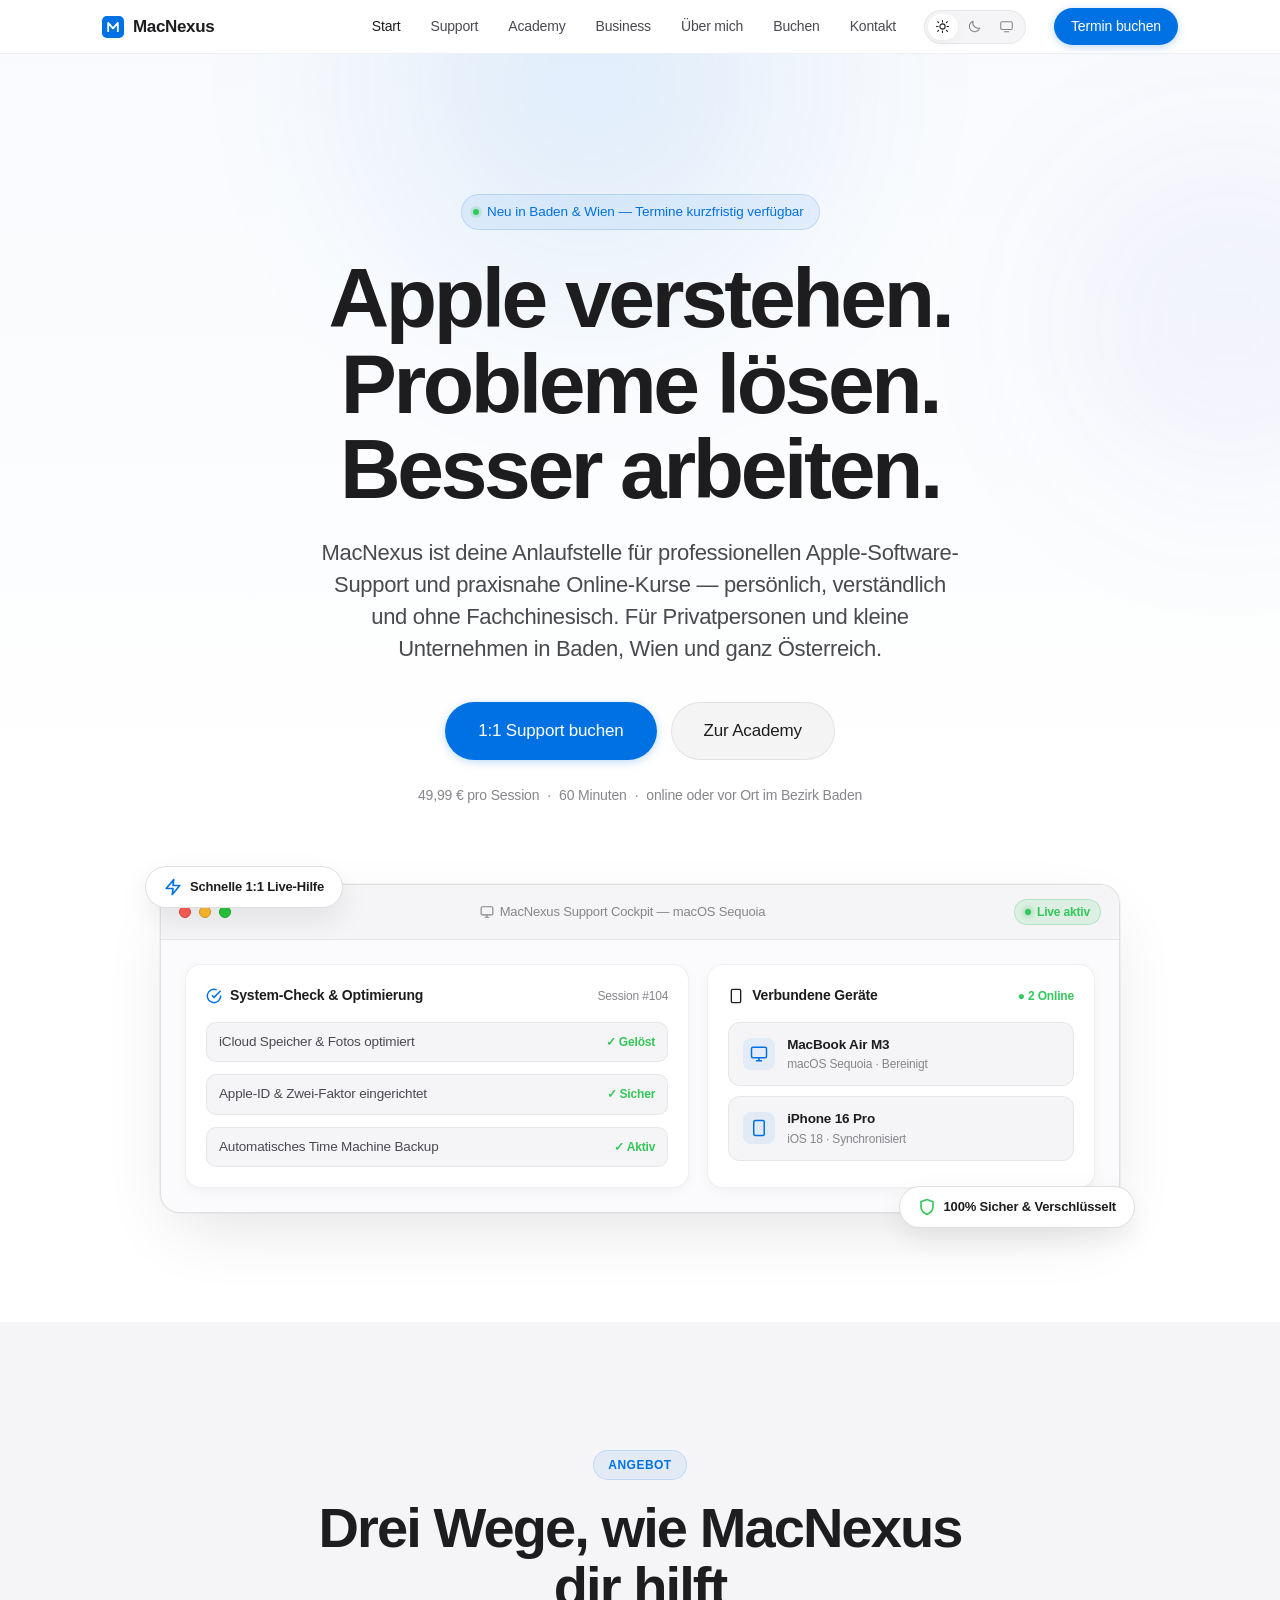
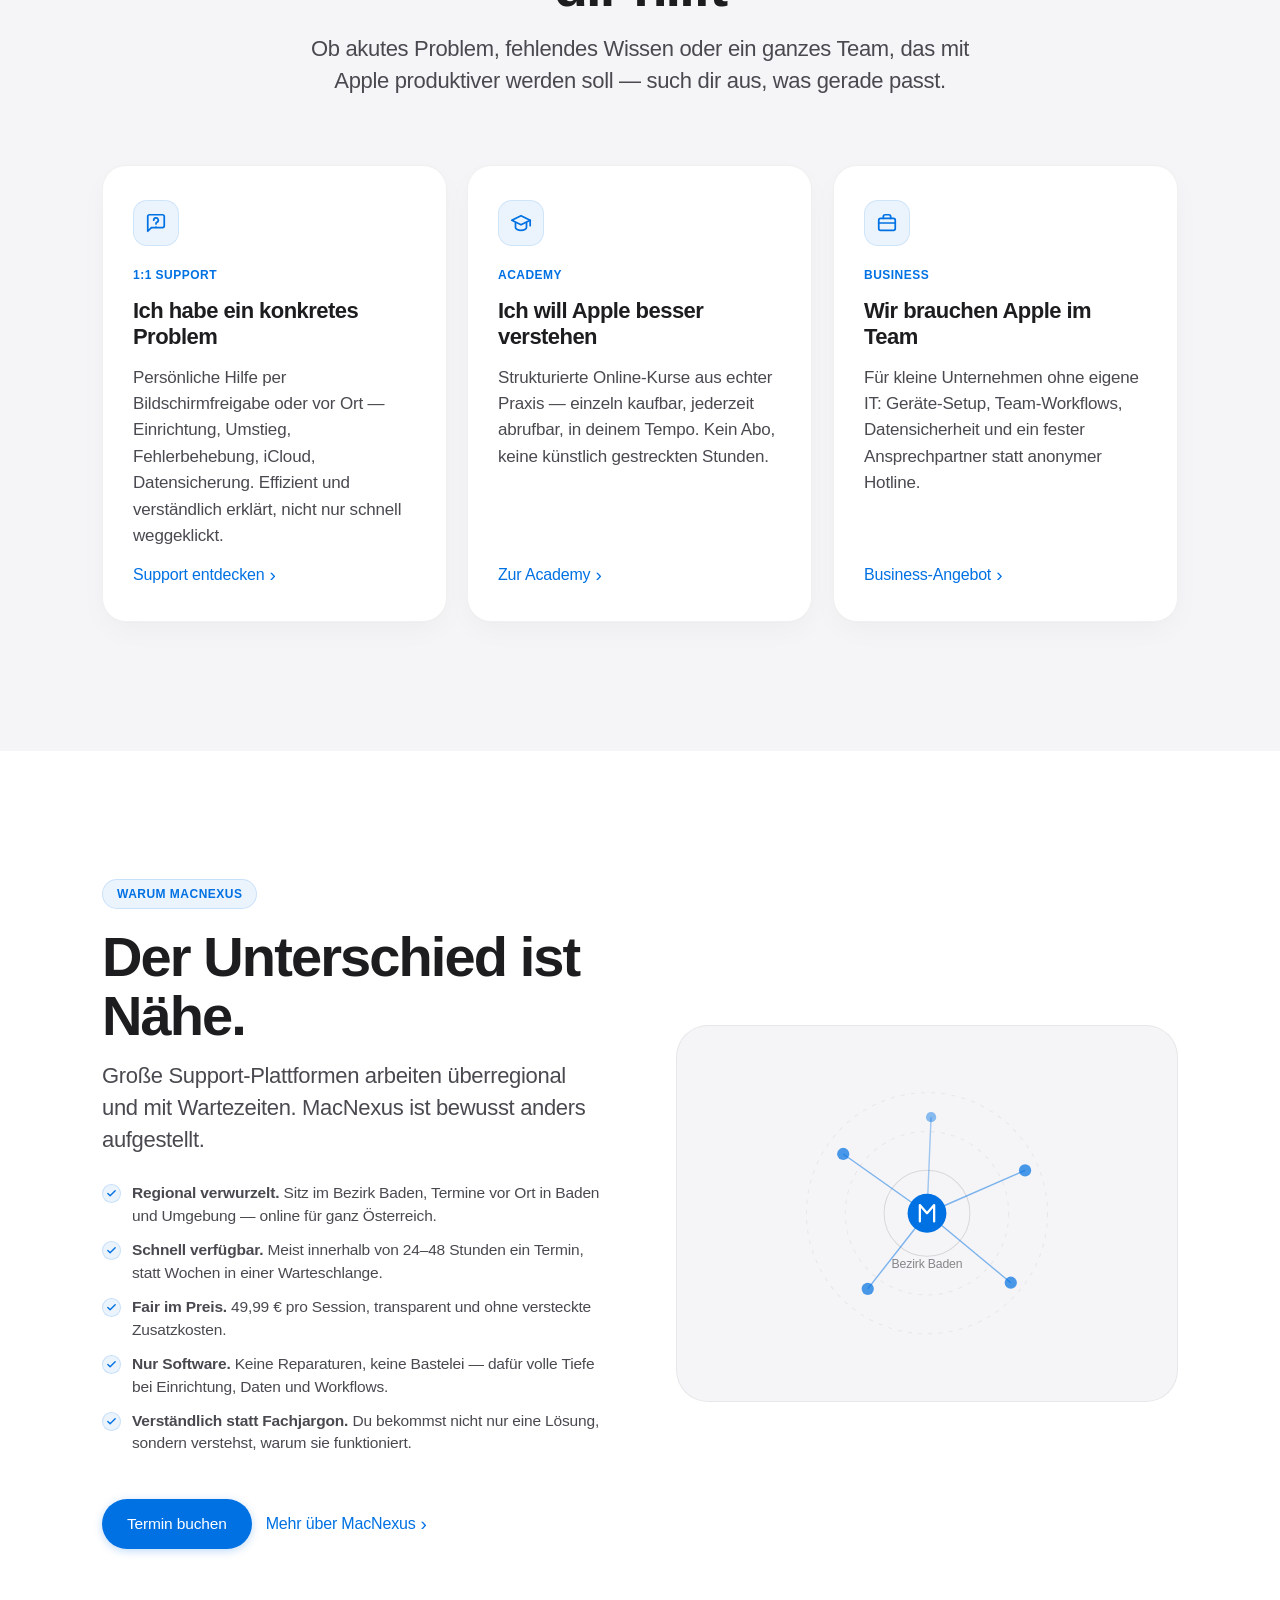
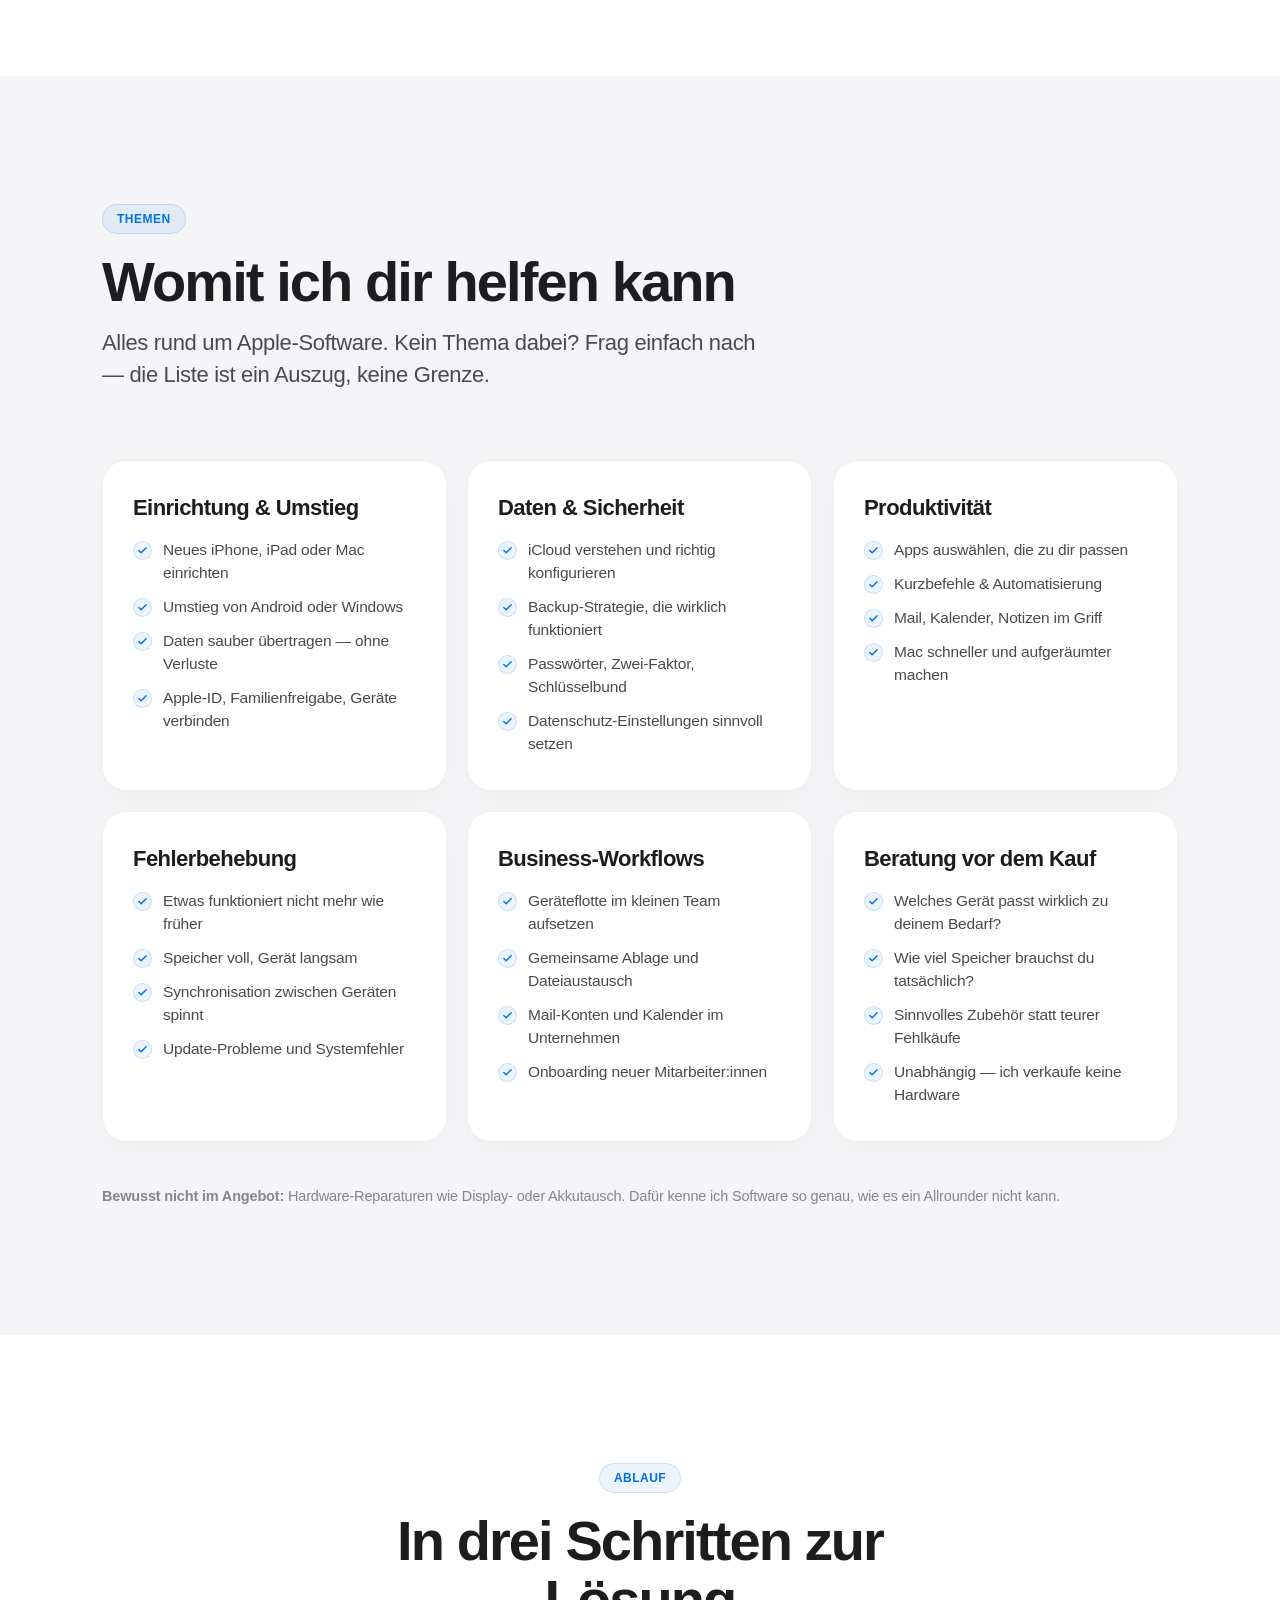
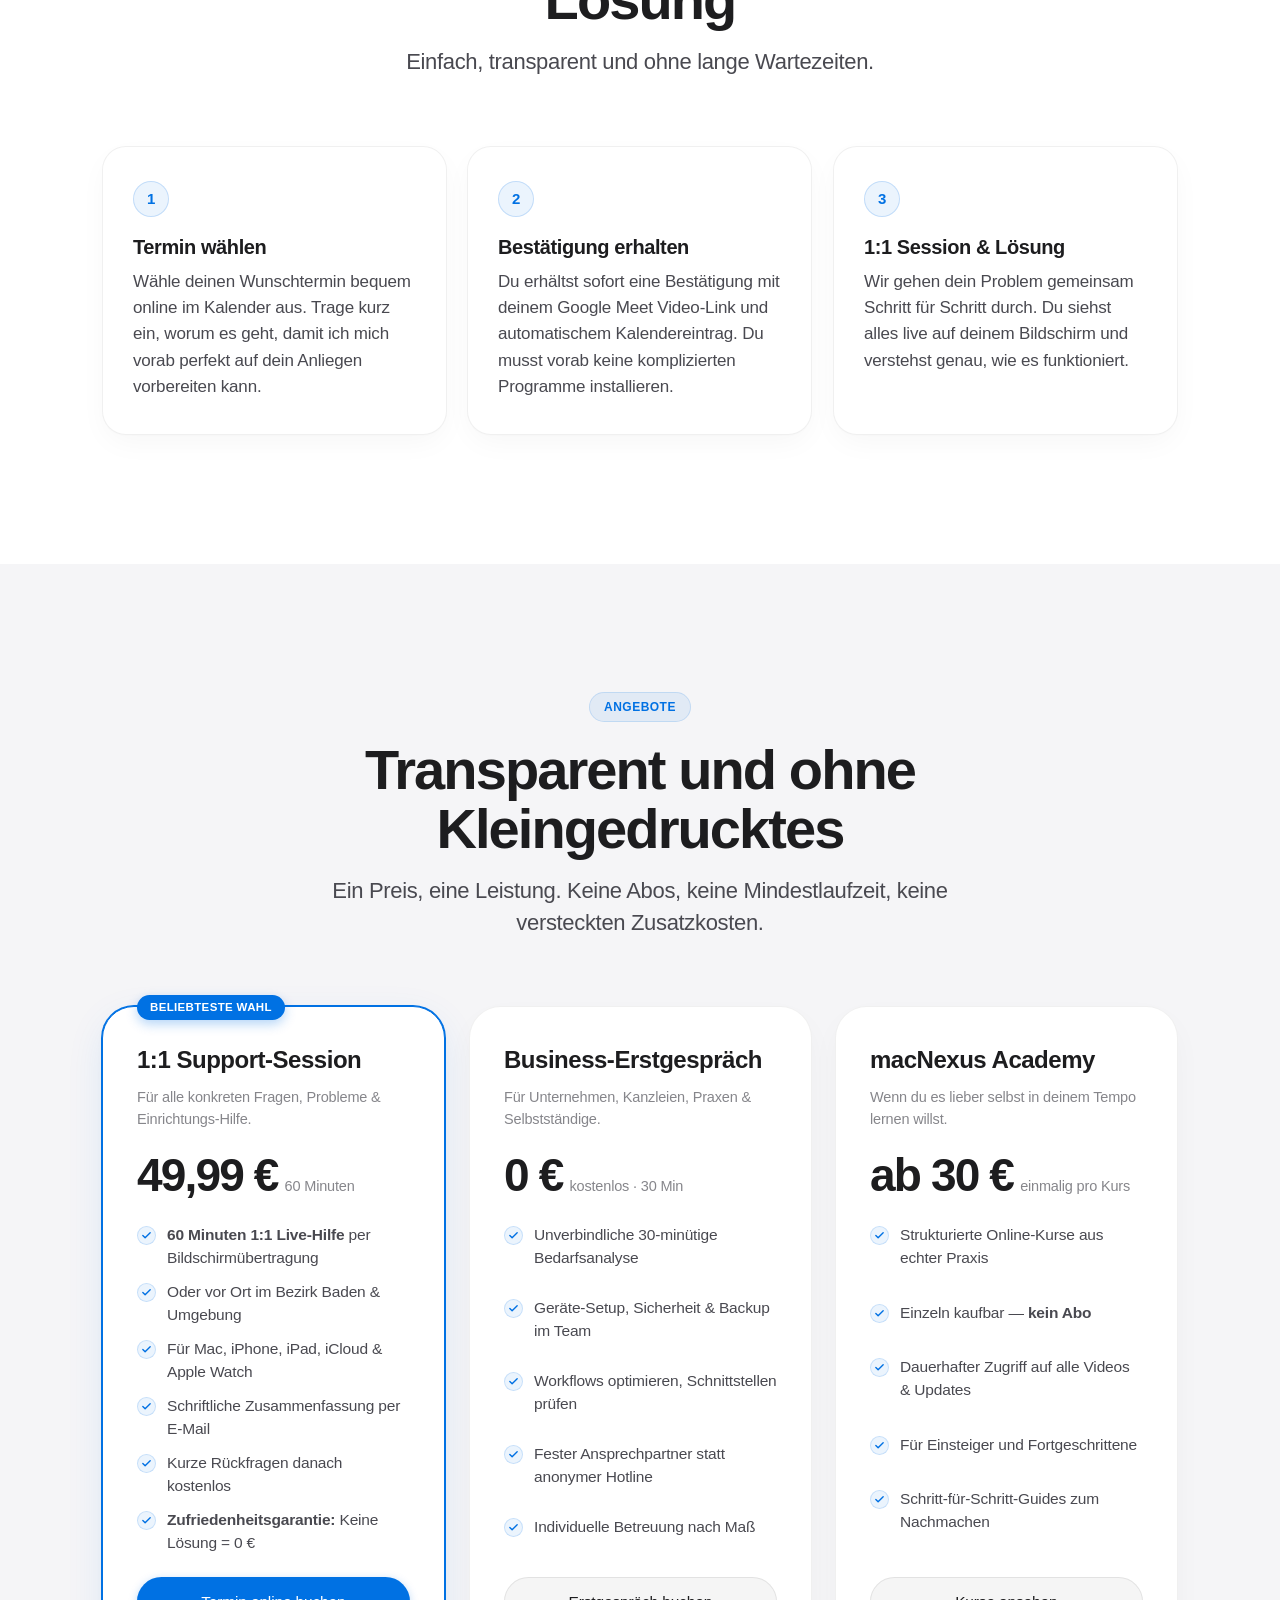
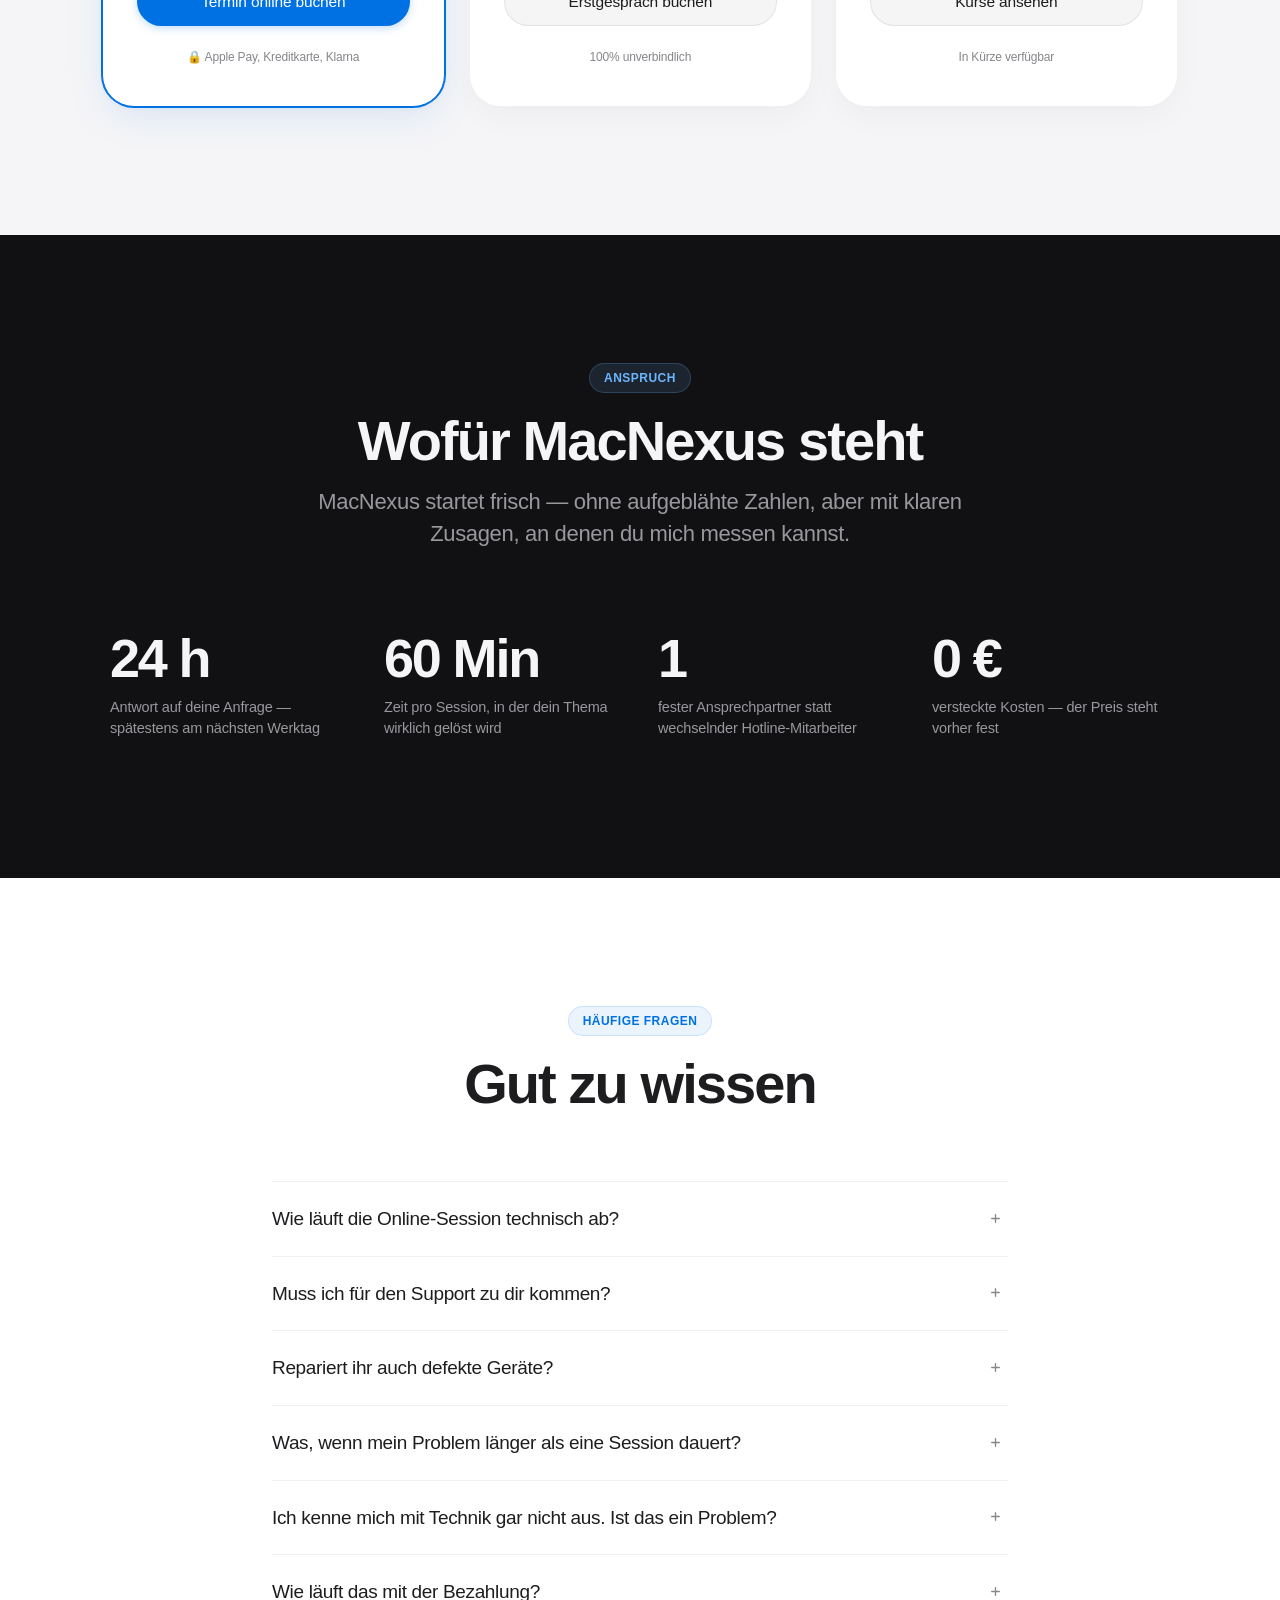
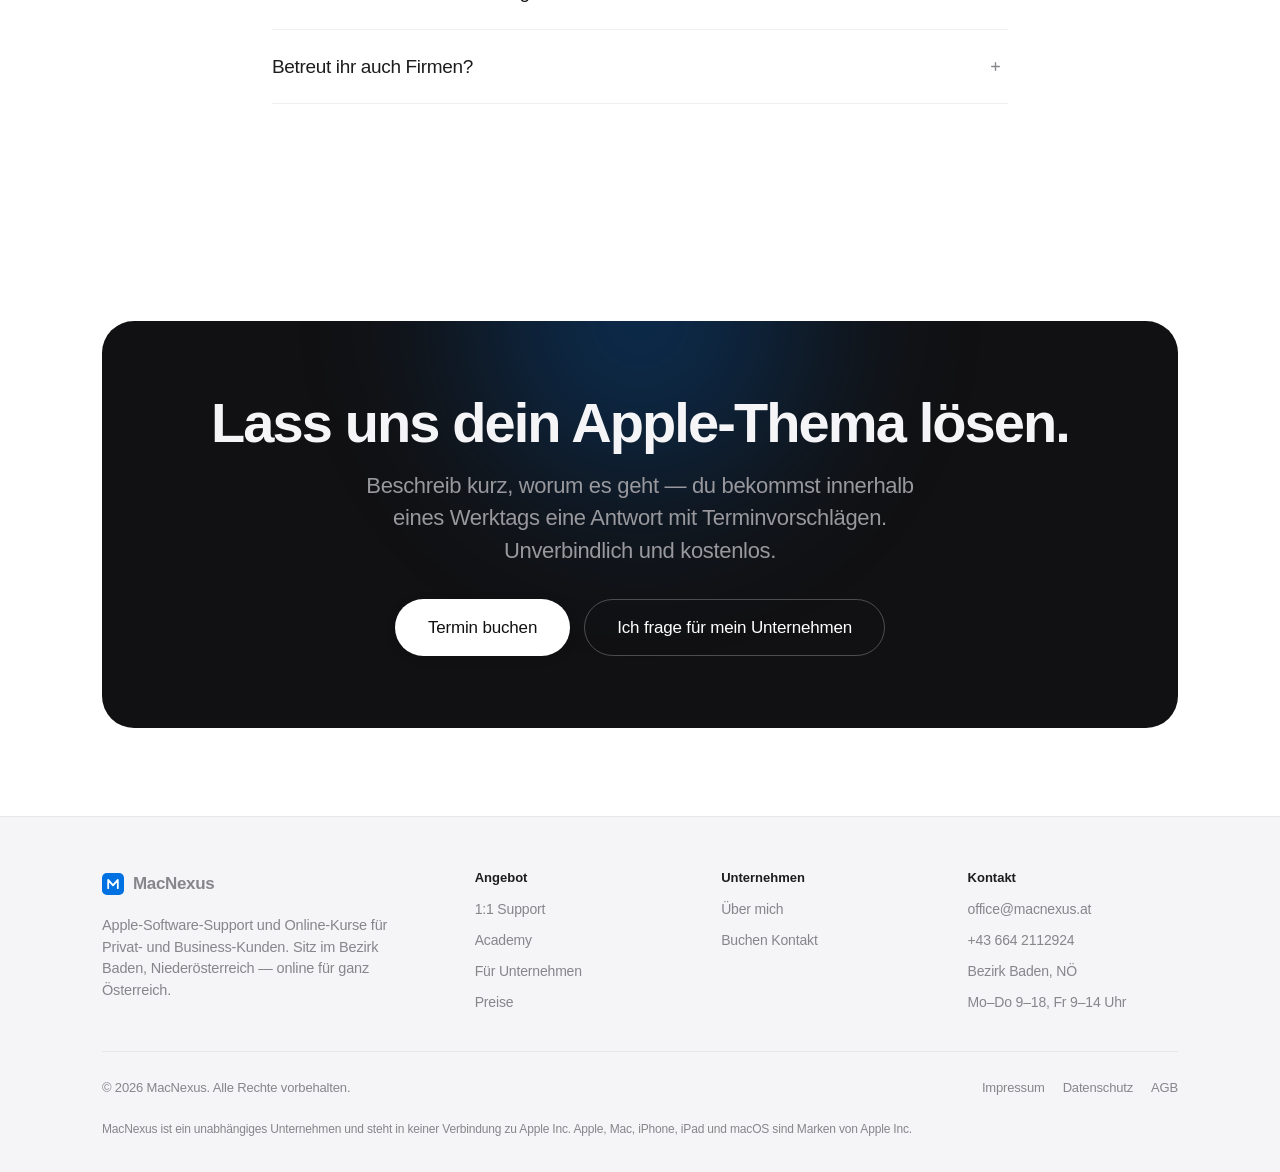
==== index.html @ 13653cab "Ablauf und FAQ bezueglich Google Meet und Bildschirmfreigabe praezisiert" ====
<!DOCTYPE html>
<html lang="de-AT">
<head>
<meta charset="utf-8">
<meta name="viewport" content="width=device-width, initial-scale=1">
<script>
/* Farbschema sofort setzen, damit nichts in der falschen Farbe aufblitzt */
(function(){try{var v=localStorage.getItem("macnexus-theme");
document.documentElement.setAttribute("data-theme",
(v==="light"||v==="dark"||v==="system")?v:"light");}
catch(e){document.documentElement.setAttribute("data-theme","light");}})();
</script>
<title>MacNexus — Apple Support & Academy in Baden und Wien</title>
<meta name="description" content="Persönlicher 1:1 Apple-Software-Support und Online-Kurse für Privat- und Business-Kunden in Baden, Wien und ganz Österreich. Schnell verfügbar, verständlich erklärt, fair im Preis.">
<meta name="theme-color" content="#ffffff" media="(prefers-color-scheme: light)">
<meta name="theme-color" content="#000000" media="(prefers-color-scheme: dark)">
<link rel="icon" href="data:image/svg+xml,%3Csvg xmlns='http://www.w3.org/2000/svg' viewBox='0 0 32 32'%3E%3Crect width='32' height='32' rx='7' fill='%230071e3'/%3E%3Cpath d='M9 22V10l7 8 7-8v12' stroke='white' stroke-width='2.6' fill='none' stroke-linecap='round' stroke-linejoin='round'/%3E%3C/svg%3E">
<link rel="stylesheet" href="assets/css/style.css?v=5">
</head>
<body>

<a class="skip-link" href="#main">Zum Inhalt springen</a>

<!-- ================= NAVIGATION ================= -->
<header class="nav">
  <div class="nav__inner">
    <a class="brand" href="index.html">
      <svg class="brand__mark" viewBox="0 0 32 32" aria-hidden="true">
        <rect width="32" height="32" rx="7" fill="var(--c-accent)"/>
        <path d="M9 22V10l7 8 7-8v12" stroke="#fff" stroke-width="2.6" fill="none" stroke-linecap="round" stroke-linejoin="round"/>
      </svg>
      <span class="brand__name"><strong>MacNexus</strong></span>
    </a>

    <button class="nav__toggle" aria-label="Menü öffnen" aria-expanded="false" aria-controls="nav-menu">
      <span></span>
    </button>

    <div class="nav__menu" id="nav-menu">
      <nav class="nav__links" aria-label="Hauptnavigation">
        <a href="index.html" class="is-active">Start</a>
        <a href="support.html">Support</a>
        <a href="academy.html">Academy</a>
        <a href="business.html">Business</a>
        <a href="ueber-mich.html">Über mich</a>
        <a href="buchen.html">Buchen</a>
        <a href="kontakt.html">Kontakt</a>
      </nav>
      <div class="themeswitch" role="radiogroup" aria-label="Farbschema">
        <button type="button" class="themeswitch__btn" data-theme-btn="light"
                role="radio" aria-checked="false" aria-label="Helles Design" title="Hell">
          <svg viewBox="0 0 24 24" aria-hidden="true"><circle cx="12" cy="12" r="4.2"/><path d="M12 2.4v2.4M12 19.2v2.4M4.2 4.2l1.7 1.7M18.1 18.1l1.7 1.7M2.4 12h2.4M19.2 12h2.4M4.2 19.8l1.7-1.7M18.1 5.9l1.7-1.7"/></svg>
        </button>
        <button type="button" class="themeswitch__btn" data-theme-btn="dark"
                role="radio" aria-checked="false" aria-label="Dunkles Design" title="Dunkel">
          <svg viewBox="0 0 24 24" aria-hidden="true"><path d="M20.5 14.3A8.6 8.6 0 019.7 3.5a8.6 8.6 0 1010.8 10.8z"/></svg>
        </button>
        <button type="button" class="themeswitch__btn" data-theme-btn="system"
                role="radio" aria-checked="false" aria-label="Systemeinstellung übernehmen" title="Systemangepasst">
          <svg viewBox="0 0 24 24" aria-hidden="true"><rect x="2.8" y="4.4" width="18.4" height="12.4" rx="2"/><path d="M8.6 20.4h6.8"/></svg>
        </button>
      </div>
      <a class="btn btn--primary nav__cta" href="buchen.html" data-booking="support" data-booking-label="Termin buchen">Termin buchen</a>
    </div>
  </div>
</header>

<main id="main">

<!-- ================= HERO ================= -->
<section class="hero">
  <div class="hero__glow hero__glow--a"></div>
  <div class="hero__glow hero__glow--b"></div>

  <div class="wrap hero__inner">
    <span class="badge reveal">
      <span class="badge__dot"></span>
      Neu in Baden &amp; Wien — Termine kurzfristig verfügbar
    </span>

    <h1 class="h-display reveal" data-reveal-delay="60">
      Apple verstehen.<br>
      Probleme lösen.<br>
      Besser arbeiten.
    </h1>

    <p class="lead reveal" data-reveal-delay="140">
      MacNexus ist deine Anlaufstelle für professionellen Apple-Software-Support
      und praxisnahe Online-Kurse — persönlich, verständlich und ohne Fachchinesisch.
      Für Privatpersonen und kleine Unternehmen in Baden, Wien und ganz Österreich.
    </p>

    <div class="btn-row center reveal" data-reveal-delay="200">
      <a class="btn btn--primary btn--lg" href="https://cal.com/macnexus/support" target="_blank" rel="noopener">1:1 Support buchen</a>
      <a class="btn btn--ghost btn--lg" href="academy.html">Zur Academy</a>
    </div>

    <p class="hero__note reveal" data-reveal-delay="260">
      <span>49,99 € pro Session</span>
      <span aria-hidden="true">·</span>
      <span>60 Minuten</span>
      <span aria-hidden="true">·</span>
      <span>online oder vor Ort im Bezirk Baden</span>
    </p>

    <!-- Realistisches Apple macOS Support-Interface -->
    <div class="hero__stage reveal" data-reveal-delay="300" aria-hidden="true">
      
      <!-- Floating Badges -->
      <div class="hero-floating-badge hero-floating-badge--left">
        <svg width="18" height="18" viewBox="0 0 24 24" fill="none" stroke="var(--c-accent)" stroke-width="2.2" stroke-linecap="round" stroke-linejoin="round"><polygon points="13 2 3 14 12 14 11 22 21 10 12 10 13 2"/></svg>
        <span>Schnelle 1:1 Live-Hilfe</span>
      </div>

      <div class="hero-floating-badge hero-floating-badge--right">
        <svg width="18" height="18" viewBox="0 0 24 24" fill="none" stroke="#34c759" stroke-width="2.2" stroke-linecap="round" stroke-linejoin="round"><path d="M12 22s8-4 8-10V5l-8-3-8 3v7c0 6 8 10 8 10z"/></svg>
        <span>100% Sicher &amp; Verschlüsselt</span>
      </div>

      <div class="mac-mockup">
        <!-- macOS Titlebar -->
        <div class="mac-mockup__titlebar">
          <div class="mac-traffic-lights">
            <span class="mac-dot--red"></span>
            <span class="mac-dot--yellow"></span>
            <span class="mac-dot--green"></span>
          </div>
          <div class="mac-mockup__title">
            <svg width="14" height="14" viewBox="0 0 24 24" fill="none" stroke="currentColor" stroke-width="2"><rect x="2" y="3" width="20" height="14" rx="2"/><line x1="8" y1="21" x2="16" y2="21"/><line x1="12" y1="17" x2="12" y2="21"/></svg>
            <span>MacNexus Support Cockpit — macOS Sequoia</span>
          </div>
          <div class="mac-mockup__status-badge">Live aktiv</div>
        </div>

        <!-- macOS Window Body -->
        <div class="mac-mockup__body">
          <div class="mac-dashboard">
            <!-- Linke Spalte: Aktive Aufgaben -->
            <div class="mac-panel">
              <div class="mac-panel__header">
                <span class="mac-panel__title">
                  <svg width="16" height="16" viewBox="0 0 24 24" fill="none" stroke="var(--c-accent)" stroke-width="2.2"><path d="M22 11.08V12a10 10 0 1 1-5.93-9.14"/><polyline points="22 4 12 14.01 9 11.01"/></svg>
                  System-Check &amp; Optimierung
                </span>
                <span style="font-size:12px;color:var(--c-text-muted)">Session #104</span>
              </div>
              <div class="mac-checklist">
                <div class="mac-checklist__item">
                  <span>iCloud Speicher &amp; Fotos optimiert</span>
                  <span class="mac-checklist__status">✓ Gelöst</span>
                </div>
                <div class="mac-checklist__item">
                  <span>Apple-ID &amp; Zwei-Faktor eingerichtet</span>
                  <span class="mac-checklist__status">✓ Sicher</span>
                </div>
                <div class="mac-checklist__item">
                  <span>Automatisches Time Machine Backup</span>
                  <span class="mac-checklist__status">✓ Aktiv</span>
                </div>
              </div>
            </div>

            <!-- Rechte Spalte: Verbundene Apple Geräte -->
            <div class="mac-panel">
              <div class="mac-panel__header">
                <span class="mac-panel__title">
                  <svg width="16" height="16" viewBox="0 0 24 24" fill="none" stroke="currentColor" stroke-width="2"><rect x="5" y="2" width="14" height="20" rx="2"/><line x1="12" y1="18" x2="12.01" y2="18"/></svg>
                  Verbundene Geräte
                </span>
                <span style="font-size:12px;color:#34c759;font-weight:600">● 2 Online</span>
              </div>
              
              <div class="mac-device-pill">
                <div class="mac-device-pill__icon">
                  <svg width="18" height="18" viewBox="0 0 24 24" fill="none" stroke="currentColor" stroke-width="2"><rect x="2" y="3" width="20" height="14" rx="2"/><line x1="8" y1="21" x2="16" y2="21"/><line x1="12" y1="17" x2="12" y2="21"/></svg>
                </div>
                <div class="mac-device-pill__info">
                  <div class="mac-device-pill__name">MacBook Air M3</div>
                  <div class="mac-device-pill__sub">macOS Sequoia · Bereinigt</div>
                </div>
              </div>

              <div class="mac-device-pill">
                <div class="mac-device-pill__icon">
                  <svg width="18" height="18" viewBox="0 0 24 24" fill="none" stroke="currentColor" stroke-width="2"><rect x="5" y="2" width="14" height="20" rx="2"/><line x1="12" y1="18" x2="12.01" y2="18"/></svg>
                </div>
                <div class="mac-device-pill__info">
                  <div class="mac-device-pill__name">iPhone 16 Pro</div>
                  <div class="mac-device-pill__sub">iOS 18 · Synchronisiert</div>
                </div>
              </div>
            </div>
          </div>
        </div>
      </div>

    </div>
  </div>
</section>

<!-- ================= DREI WEGE ================= -->
<section class="section section--elev">
  <div class="wrap">
    <div class="section-head center reveal">
      <span class="eyebrow">Angebot</span>
      <h2 class="h-1">Drei Wege, wie MacNexus dir hilft</h2>
      <p class="lead">
        Ob akutes Problem, fehlendes Wissen oder ein ganzes Team, das
        mit Apple produktiver werden soll — such dir aus, was gerade passt.
      </p>
    </div>

    <div class="grid grid--3">
      <a class="card card--link reveal" href="support.html">
        <div class="card__icon">
          <svg viewBox="0 0 24 24" fill="none" stroke="currentColor" stroke-width="1.9" stroke-linecap="round" stroke-linejoin="round" aria-hidden="true">
            <path d="M21 15a2 2 0 0 1-2 2H7l-4 4V5a2 2 0 0 1 2-2h14a2 2 0 0 1 2 2z"/>
            <path d="M9.5 9a2.5 2.5 0 1 1 3.4 2.3c-.6.3-.9.8-.9 1.4v.3"/>
            <path d="M12 16.5h.01"/>
          </svg>
        </div>
        <span class="card__kicker">1:1 Support</span>
        <h3>Ich habe ein konkretes Problem</h3>
        <p class="body">
          Persönliche Hilfe per Bildschirmfreigabe oder vor Ort — Einrichtung,
          Umstieg, Fehlerbehebung, iCloud, Datensicherung. Effizient und
          verständlich erklärt, nicht nur schnell weggeklickt.
        </p>
        <span class="link-arrow">Support entdecken</span>
      </a>

      <a class="card card--link reveal" data-reveal-delay="90" href="academy.html">
        <div class="card__icon">
          <svg viewBox="0 0 24 24" fill="none" stroke="currentColor" stroke-width="1.9" stroke-linecap="round" stroke-linejoin="round" aria-hidden="true">
            <path d="M22 9 12 4 2 9l10 5z"/>
            <path d="M6 11.5V17c0 1.5 2.7 3 6 3s6-1.5 6-3v-5.5"/>
            <path d="M22 9v6"/>
          </svg>
        </div>
        <span class="card__kicker">Academy</span>
        <h3>Ich will Apple besser verstehen</h3>
        <p class="body">
          Strukturierte Online-Kurse aus echter Praxis — einzeln kaufbar,
          jederzeit abrufbar, in deinem Tempo. Kein Abo, keine
          künstlich gestreckten Stunden.
        </p>
        <span class="link-arrow">Zur Academy</span>
      </a>

      <a class="card card--link reveal" data-reveal-delay="180" href="business.html">
        <div class="card__icon">
          <svg viewBox="0 0 24 24" fill="none" stroke="currentColor" stroke-width="1.9" stroke-linecap="round" stroke-linejoin="round" aria-hidden="true">
            <rect x="3" y="7" width="18" height="13" rx="2"/>
            <path d="M8 7V5a2 2 0 0 1 2-2h4a2 2 0 0 1 2 2v2"/>
            <path d="M3 12h18"/>
          </svg>
        </div>
        <span class="card__kicker">Business</span>
        <h3>Wir brauchen Apple im Team</h3>
        <p class="body">
          Für kleine Unternehmen ohne eigene IT: Geräte-Setup, Team-Workflows,
          Datensicherheit und ein fester Ansprechpartner statt anonymer Hotline.
        </p>
        <span class="link-arrow">Business-Angebot</span>
      </a>
    </div>
  </div>
</section>

<!-- ================= WARUM MACNEXUS ================= -->
<section class="section">
  <div class="wrap">
    <div class="split">
      <div class="reveal">
        <span class="eyebrow">Warum MacNexus</span>
        <h2 class="h-1">Der Unterschied ist Nähe.</h2>
        <p class="lead mt-s">
          Große Support-Plattformen arbeiten überregional und mit Wartezeiten.
          MacNexus ist bewusst anders aufgestellt.
        </p>
        <ul class="ticks mt-m">
          <li><strong>Regional verwurzelt.</strong> Sitz im Bezirk Baden, Termine vor Ort in Baden und Umgebung — online für ganz Österreich.</li>
          <li><strong>Schnell verfügbar.</strong> Meist innerhalb von 24–48 Stunden ein Termin, statt Wochen in einer Warteschlange.</li>
          <li><strong>Fair im Preis.</strong> 49,99 € pro Session, transparent und ohne versteckte Zusatzkosten.</li>
          <li><strong>Nur Software.</strong> Keine Reparaturen, keine Bastelei — dafür volle Tiefe bei Einrichtung, Daten und Workflows.</li>
          <li><strong>Verständlich statt Fachjargon.</strong> Du bekommst nicht nur eine Lösung, sondern verstehst, warum sie funktioniert.</li>
        </ul>
        <div class="btn-row mt-l">
          <a class="btn btn--primary" href="buchen.html" data-booking="support" data-booking-label="Termin buchen">Jetzt Termin anfragen</a>
          <a class="link-arrow" href="ueber-mich.html">Mehr über MacNexus</a>
        </div>
      </div>

      <div class="split__visual reveal" data-reveal-delay="120" aria-hidden="true">
        <svg viewBox="0 0 400 300" fill="none" xmlns="http://www.w3.org/2000/svg">
          <!-- Karte / Region abstrakt -->
          <circle cx="200" cy="150" r="118" stroke="var(--c-border)" stroke-width="1" stroke-dasharray="4 6"/>
          <circle cx="200" cy="150" r="80"  stroke="var(--c-border)" stroke-width="1" stroke-dasharray="4 6"/>
          <circle cx="200" cy="150" r="42"  stroke="var(--c-border-strong)" stroke-width="1"/>

          <path d="M200 150 L118 92"  stroke="var(--c-accent)" stroke-width="1.4" opacity="0.5"/>
          <path d="M200 150 L296 108" stroke="var(--c-accent)" stroke-width="1.4" opacity="0.5"/>
          <path d="M200 150 L142 224" stroke="var(--c-accent)" stroke-width="1.4" opacity="0.5"/>
          <path d="M200 150 L282 218" stroke="var(--c-accent)" stroke-width="1.4" opacity="0.5"/>
          <path d="M200 150 L204 56"  stroke="var(--c-accent)" stroke-width="1.4" opacity="0.35"/>

          <circle cx="118" cy="92"  r="6" fill="var(--c-accent)" opacity="0.7"/>
          <circle cx="296" cy="108" r="6" fill="var(--c-accent)" opacity="0.7"/>
          <circle cx="142" cy="224" r="6" fill="var(--c-accent)" opacity="0.7"/>
          <circle cx="282" cy="218" r="6" fill="var(--c-accent)" opacity="0.7"/>
          <circle cx="204" cy="56"  r="5" fill="var(--c-accent)" opacity="0.45"/>

          <circle cx="200" cy="150" r="19" fill="var(--c-accent)"/>
          <path d="M193 158v-16l7 8 7-8v16" stroke="#fff" stroke-width="2.2" fill="none" stroke-linecap="round" stroke-linejoin="round"/>

          <text x="200" y="204" text-anchor="middle" font-family="-apple-system, sans-serif"
                font-size="12" font-weight="500" fill="var(--c-text-muted)">Bezirk Baden</text>
        </svg>
      </div>
    </div>
  </div>
</section>

<!-- ================= THEMEN ================= -->
<section class="section section--elev">
  <div class="wrap">
    <div class="section-head reveal">
      <span class="eyebrow">Themen</span>
      <h2 class="h-1">Womit ich dir helfen kann</h2>
      <p class="lead">
        Alles rund um Apple-Software. Kein Thema dabei? Frag einfach nach —
        die Liste ist ein Auszug, keine Grenze.
      </p>
    </div>

    <div class="grid grid--3">
      <div class="card reveal">
        <h3>Einrichtung &amp; Umstieg</h3>
        <ul class="ticks">
          <li>Neues iPhone, iPad oder Mac einrichten</li>
          <li>Umstieg von Android oder Windows</li>
          <li>Daten sauber übertragen — ohne Verluste</li>
          <li>Apple-ID, Familienfreigabe, Geräte verbinden</li>
        </ul>
      </div>

      <div class="card reveal" data-reveal-delay="80">
        <h3>Daten &amp; Sicherheit</h3>
        <ul class="ticks">
          <li>iCloud verstehen und richtig konfigurieren</li>
          <li>Backup-Strategie, die wirklich funktioniert</li>
          <li>Passwörter, Zwei-Faktor, Schlüsselbund</li>
          <li>Datenschutz-Einstellungen sinnvoll setzen</li>
        </ul>
      </div>

      <div class="card reveal" data-reveal-delay="160">
        <h3>Produktivität</h3>
        <ul class="ticks">
          <li>Apps auswählen, die zu dir passen</li>
          <li>Kurzbefehle &amp; Automatisierung</li>
          <li>Mail, Kalender, Notizen im Griff</li>
          <li>Mac schneller und aufgeräumter machen</li>
        </ul>
      </div>

      <div class="card reveal">
        <h3>Fehlerbehebung</h3>
        <ul class="ticks">
          <li>Etwas funktioniert nicht mehr wie früher</li>
          <li>Speicher voll, Gerät langsam</li>
          <li>Synchronisation zwischen Geräten spinnt</li>
          <li>Update-Probleme und Systemfehler</li>
        </ul>
      </div>

      <div class="card reveal" data-reveal-delay="80">
        <h3>Business-Workflows</h3>
        <ul class="ticks">
          <li>Geräteflotte im kleinen Team aufsetzen</li>
          <li>Gemeinsame Ablage und Dateiaustausch</li>
          <li>Mail-Konten und Kalender im Unternehmen</li>
          <li>Onboarding neuer Mitarbeiter:innen</li>
        </ul>
      </div>

      <div class="card reveal" data-reveal-delay="160">
        <h3>Beratung vor dem Kauf</h3>
        <ul class="ticks">
          <li>Welches Gerät passt wirklich zu deinem Bedarf?</li>
          <li>Wie viel Speicher brauchst du tatsächlich?</li>
          <li>Sinnvolles Zubehör statt teurer Fehlkäufe</li>
          <li>Unabhängig — ich verkaufe keine Hardware</li>
        </ul>
      </div>
    </div>

    <p class="body-sm mt-l reveal">
      <strong>Bewusst nicht im Angebot:</strong> Hardware-Reparaturen wie Display- oder
      Akkutausch. Dafür kenne ich Software so genau, wie es ein Allrounder nicht kann.
    </p>
  </div>
</section>

<!-- ================= ABLAUF ================= -->
<section class="section">
  <div class="wrap">
    <div class="section-head center reveal">
      <span class="eyebrow">Ablauf</span>
      <h2 class="h-1">In drei Schritten zur Lösung</h2>
      <p class="lead">Einfach, transparent und ohne lange Wartezeiten.</p>
    </div>

    <div class="steps">
      <div class="step reveal">
        <div class="step__num">1</div>
        <h3>Termin wählen</h3>
        <p class="body">
          Wähle deinen Wunschtermin bequem online im Kalender aus.
          Trage kurz ein, worum es geht, damit ich mich vorab perfekt auf
          dein Anliegen vorbereiten kann.
        </p>
      </div>
      <div class="step reveal" data-reveal-delay="100">
        <div class="step__num">2</div>
        <h3>Bestätigung erhalten</h3>
        <p class="body">
          Du erhältst sofort eine Bestätigung mit deinem Google Meet Video-Link
          und automatischem Kalendereintrag. Du musst vorab keine komplizierten
          Programme installieren.
        </p>
      </div>
      <div class="step reveal" data-reveal-delay="200">
        <div class="step__num">3</div>
        <h3>1:1 Session &amp; Lösung</h3>
        <p class="body">
          Wir gehen dein Problem gemeinsam Schritt für Schritt durch.
          Du siehst alles live auf deinem Bildschirm und verstehst genau,
          wie es funktioniert.
        </p>
      </div>
    </div>
  </div>
</section>

<!-- ================= PREISE ================= -->
<section class="section section--elev" id="preise">
  <div class="wrap">
    <div class="section-head center reveal">
      <span class="eyebrow">Angebote</span>
      <h2 class="h-1">Transparent und ohne Kleingedrucktes</h2>
      <p class="lead">
        Ein Preis, eine Leistung. Keine Abos, keine Mindestlaufzeit,
        keine versteckten Zusatzkosten.
      </p>
    </div>

    <div class="price-grid">
      <!-- 1:1 Support -->
      <div class="price-card price-card--featured reveal">
        <span class="price-card__tag">Beliebteste Wahl</span>
        <div>
          <h3 class="h-3">1:1 Support-Session</h3>
          <p class="body-sm mt-s">Für alle konkreten Fragen, Probleme &amp; Einrichtungs-Hilfe.</p>
        </div>
        <div class="price-card__amount">
          <b>49,99&nbsp;€</b>
          <span>60 Minuten</span>
        </div>
        <ul class="ticks">
          <li><strong>60 Minuten 1:1 Live-Hilfe</strong> per Bildschirmübertragung</li>
          <li>Oder vor Ort im Bezirk Baden &amp; Umgebung</li>
          <li>Für Mac, iPhone, iPad, iCloud &amp; Apple Watch</li>
          <li>Schriftliche Zusammenfassung per E-Mail</li>
          <li>Kurze Rückfragen danach kostenlos</li>
          <li><strong>Zufriedenheitsgarantie:</strong> Keine Lösung = 0 €</li>
        </ul>
        <a class="btn btn--primary btn--block" href="https://cal.com/macnexus/support" target="_blank" rel="noopener">Termin online buchen</a>
        <p class="body-sm center" style="color:var(--c-text-muted);font-size:12px;margin:0">
          🔒 Apple Pay, Kreditkarte, Klarna
        </p>
      </div>

      <!-- Business -->
      <div class="price-card reveal" data-reveal-delay="80">
        <div>
          <h3 class="h-3">Business-Erstgespräch</h3>
          <p class="body-sm mt-s">Für Unternehmen, Kanzleien, Praxen &amp; Selbstständige.</p>
        </div>
        <div class="price-card__amount">
          <b>0&nbsp;€</b>
          <span>kostenlos · 30 Min</span>
        </div>
        <ul class="ticks">
          <li>Unverbindliche 30-minütige Bedarfsanalyse</li>
          <li>Geräte-Setup, Sicherheit &amp; Backup im Team</li>
          <li>Workflows optimieren, Schnittstellen prüfen</li>
          <li>Fester Ansprechpartner statt anonymer Hotline</li>
          <li>Individuelle Betreuung nach Maß</li>
        </ul>
        <a class="btn btn--ghost btn--block" href="https://cal.com/macnexus/business" target="_blank" rel="noopener">Erstgespräch buchen</a>
        <p class="body-sm center" style="color:var(--c-text-muted);font-size:12px;margin:0">
          100% unverbindlich
        </p>
      </div>

      <!-- Academy -->
      <div class="price-card reveal" data-reveal-delay="160">
        <div>
          <h3 class="h-3">macNexus Academy</h3>
          <p class="body-sm mt-s">Wenn du es lieber selbst in deinem Tempo lernen willst.</p>
        </div>
        <div class="price-card__amount">
          <b>ab 30&nbsp;€</b>
          <span>einmalig pro Kurs</span>
        </div>
        <ul class="ticks">
          <li>Strukturierte Online-Kurse aus echter Praxis</li>
          <li>Einzeln kaufbar — <strong>kein Abo</strong></li>
          <li>Dauerhafter Zugriff auf alle Videos &amp; Updates</li>
          <li>Für Einsteiger und Fortgeschrittene</li>
          <li>Schritt-für-Schritt-Guides zum Nachmachen</li>
        </ul>
        <a class="btn btn--ghost btn--block" href="academy.html">Kurse ansehen</a>
        <p class="body-sm center" style="color:var(--c-text-muted);font-size:12px;margin:0">
          In Kürze verfügbar
        </p>
      </div>
    </div>
  </div>
</section>

<!-- ================= VERSPRECHEN / ZAHLEN ================= -->
<section class="section section--ink">
  <div class="wrap">
    <div class="section-head center reveal">
      <span class="eyebrow">Anspruch</span>
      <h2 class="h-1">Wofür MacNexus steht</h2>
      <p class="lead">
        MacNexus startet frisch — ohne aufgeblähte Zahlen, aber mit klaren
        Zusagen, an denen du mich messen kannst.
      </p>
    </div>

    <div class="stats">
      <div class="stat reveal">
        <div class="stat__num">24&nbsp;h</div>
        <p class="stat__label">Antwort auf deine Anfrage — spätestens am nächsten Werktag</p>
      </div>
      <div class="stat reveal" data-reveal-delay="80">
        <div class="stat__num">60&nbsp;Min</div>
        <p class="stat__label">Zeit pro Session, in der dein Thema wirklich gelöst wird</p>
      </div>
      <div class="stat reveal" data-reveal-delay="160">
        <div class="stat__num">1</div>
        <p class="stat__label">fester Ansprechpartner statt wechselnder Hotline-Mitarbeiter</p>
      </div>
      <div class="stat reveal" data-reveal-delay="240">
        <div class="stat__num">0&nbsp;€</div>
        <p class="stat__label">versteckte Kosten — der Preis steht vorher fest</p>
      </div>
    </div>
  </div>
</section>

<!-- ================= FAQ ================= -->
<section class="section">
  <div class="wrap wrap--narrow">
    <div class="section-head center reveal">
      <span class="eyebrow">Häufige Fragen</span>
      <h2 class="h-1">Gut zu wissen</h2>
    </div>

    <div class="faq reveal">
      <div class="faq__item">
        <button class="faq__q" aria-expanded="false">Wie läuft die Online-Session technisch ab?</button>
        <div class="faq__a"><div>
          <p class="body">
            Ganz entspannt: Du klickst zum gebuchten Termin einfach auf den Google Meet Link in deiner Kalender-Einladung. Im Videocall teilst du deinen Bildschirm mit einem Klick oder wir nutzen die sichere, in macOS integrierte Apple-Bildschirmfreigabe. Du musst nichts extra installieren.
          </p>
        </div></div>
      </div>

      <div class="faq__item">
        <button class="faq__q" aria-expanded="false">Muss ich für den Support zu dir kommen?</button>
        <div class="faq__a"><div>
          <p class="body">
            Nein. Die meisten Sessions laufen online per Bildschirmfreigabe —
            das funktioniert erfahrungsgemäß genauso gut und spart dir die Anfahrt.
            Im Bezirk Baden und näherer Umgebung sind auf Wunsch auch Termine
            vor Ort möglich.
          </p>
        </div></div>
      </div>

      <div class="faq__item">
        <button class="faq__q" aria-expanded="false">Repariert ihr auch defekte Geräte?</button>
        <div class="faq__a"><div>
          <p class="body">
            Bewusst nicht. MacNexus ist auf Software spezialisiert: Einrichtung,
            Daten, iCloud, Workflows, Fehlerbehebung auf System-Ebene. Bei einem
            Hardware-Defekt — Display, Akku, Wasserschaden — sage ich dir ehrlich,
            dass du damit besser bei einem autorisierten Servicepartner aufgehoben bist.
          </p>
        </div></div>
      </div>

      <div class="faq__item">
        <button class="faq__q" aria-expanded="false">Was, wenn mein Problem länger als eine Session dauert?</button>
        <div class="faq__a"><div>
          <p class="body">
            Das sage ich dir gleich zu Beginn, sobald der Umfang klar ist —
            nicht erst, wenn die Zeit abgelaufen ist. In der Regel lässt sich
            ein Thema pro Session sauber abschließen. Bei größeren Vorhaben
            planen wir gemeinsam, was sinnvoll ist.
          </p>
        </div></div>
      </div>

      <div class="faq__item">
        <button class="faq__q" aria-expanded="false">Ich kenne mich mit Technik gar nicht aus. Ist das ein Problem?</button>
        <div class="faq__a"><div>
          <p class="body">
            Im Gegenteil — genau dafür gibt es MacNexus. Es gibt keine dummen Fragen,
            und ich erkläre in normaler Sprache statt in Fachbegriffen. Du sollst
            nachher nicht nur ein funktionierendes Gerät haben, sondern auch verstehen,
            was passiert ist.
          </p>
        </div></div>
      </div>

      <div class="faq__item">
        <button class="faq__q" aria-expanded="false">Wie läuft das mit der Bezahlung?</button>
        <div class="faq__a"><div>
          <p class="body">
            Nach der Session bekommst du eine ordentliche Rechnung per E-Mail,
            zahlbar per Überweisung. Der Preis steht vorher fest — es kommt
            nichts dazu, was nicht vorher besprochen wurde.
          </p>
        </div></div>
      </div>

      <div class="faq__item">
        <button class="faq__q" aria-expanded="false">Betreut ihr auch Firmen?</button>
        <div class="faq__a"><div>
          <p class="body">
            Ja, das ist sogar ein Schwerpunkt. Gerade kleine Unternehmen ohne
            eigene IT-Abteilung profitieren davon, einen festen Ansprechpartner
            für ihre Apple-Geräte zu haben. Details findest du auf der
            <a href="business.html">Business-Seite</a>.
          </p>
        </div></div>
      </div>
    </div>
  </div>
</section>

<!-- ================= CTA ================= -->
<section class="section section--tight">
  <div class="wrap">
    <div class="cta-band reveal">
      <div class="cta-band__glow"></div>
      <h2 class="h-1">Lass uns dein Apple-Thema lösen.</h2>
      <p class="lead">
        Beschreib kurz, worum es geht — du bekommst innerhalb eines Werktags
        eine Antwort mit Terminvorschlägen. Unverbindlich und kostenlos.
      </p>
      <div class="btn-row">
        <a class="btn btn--on-ink btn--lg" href="buchen.html" data-booking="support" data-booking-label="Termin buchen">Termin anfragen</a>
        <a class="btn btn--lg" style="color:#fff;border-color:rgba(255,255,255,.25)" href="business.html">Ich frage für mein Unternehmen</a>
      </div>
    </div>
  </div>
</section>

</main>

<!-- ================= FOOTER ================= -->
<footer class="footer">
  <div class="wrap">
    <div class="footer__grid">
      <div class="footer__about">
        <a class="brand" href="index.html">
          <svg class="brand__mark" viewBox="0 0 32 32" aria-hidden="true">
            <rect width="32" height="32" rx="7" fill="var(--c-accent)"/>
            <path d="M9 22V10l7 8 7-8v12" stroke="#fff" stroke-width="2.6" fill="none" stroke-linecap="round" stroke-linejoin="round"/>
          </svg>
          <span class="brand__name"><strong>MacNexus</strong></span>
        </a>
        <p class="body-sm">
          Apple-Software-Support und Online-Kurse für Privat- und Business-Kunden.
          Sitz im Bezirk Baden, Niederösterreich — online für ganz Österreich.
        </p>
      </div>

      <div>
        <h4>Angebot</h4>
        <ul>
          <li><a href="support.html">1:1 Support</a></li>
          <li><a href="academy.html">Academy</a></li>
          <li><a href="business.html">Für Unternehmen</a></li>
          <li><a href="index.html#preise">Preise</a></li>
        </ul>
      </div>

      <div>
        <h4>Unternehmen</h4>
        <ul>
          <li><a href="ueber-mich.html">Über mich</a></li>
          <li><a href="buchen.html">Buchen</a>
        <a href="kontakt.html">Kontakt</a></li>
        </ul>
      </div>

      <div>
        <h4>Kontakt</h4>
        <ul>
          <li><a href="mailto:office@macnexus.at">office@macnexus.at</a></li>
          <li><a href="tel:+436642112924">+43 664 2112924</a></li>
          <li><span style="color:var(--c-text-muted)">Bezirk Baden, NÖ</span></li>
          <li><span style="color:var(--c-text-muted)">Mo–Do 9–18, Fr 9–14 Uhr</span></li>
        </ul>
      </div>
    </div>

    <div class="footer__bottom">
      <span>© <span data-year>2026</span> MacNexus. Alle Rechte vorbehalten.</span>
      <div class="footer__legal">
        <a href="impressum.html">Impressum</a>
        <a href="datenschutz.html">Datenschutz</a>
        <a href="agb.html">AGB</a>
      </div>
    </div>

    <p class="body-sm" style="margin-top:22px;font-size:12px;line-height:1.5;color:var(--c-text-muted)">
      MacNexus ist ein unabhängiges Unternehmen und steht in keiner Verbindung zu Apple Inc.
      Apple, Mac, iPhone, iPad und macOS sind Marken von Apple Inc.
    </p>
  </div>
</footer>

<script src="assets/js/theme.js"></script>
<script src="assets/js/config.js"></script>
<script src="assets/js/main.js"></script>
</body>
</html>
---- assets/css/style.css ----
/* ============================================================
   MacNexus — Design System
   Apple-inspiriert: viel Weißraum, klare Typografie, ruhige Farben
   ============================================================ */

/* ---------- 1. Tokens ---------- */
/* ---------- 1. Tokens ----------
   Drei Zustände: hell, dunkel, systemangepasst.
   Gesetzt wird data-theme="light" | "dark" | "system" am <html>-Element.
   Voreinstellung ist hell — siehe assets/js/theme.js.
   ------------------------------------------------------------------ */
:root,
:root[data-theme="light"] {
  color-scheme: light;

  /* Flächen – sterile, aufgeräumte Apple-Ästhetik */
  --c-bg:            #ffffff;
  --c-bg-elev:       #f5f5f7;   /* Apples Sektionsgrau */
  --c-bg-sunken:     #fbfbfd;
  --c-surface:       #ffffff;
  --c-border:        rgba(0, 0, 0, 0.06);
  --c-border-strong: rgba(0, 0, 0, 0.12);

  --c-text:          #1d1d1f;
  --c-text-soft:     #494950;
  --c-text-muted:    #86868b;

  --c-accent:        #0071e3;
  --c-accent-hover:  #0077ed;
  --c-accent-soft:   rgba(0, 113, 227, 0.08);
  --c-accent-text:   #0071e3;

  /* Warme & kühle Tönungen */
  --c-warm-1:        #fff5ec;
  --c-warm-2:        #eef4ff;
  --c-warm-3:        #f1f7f3;
  --c-hero-wash:     linear-gradient(180deg, #f8fafd 0%, #ffffff 60%);

  --c-ink:           #111113;
  --c-on-ink:        #f5f5f7;
  --c-on-ink-muted:  #98989d;

  --c-nav-bg:        rgba(255, 255, 255, 0.78);

  --shadow-sm: 0 1px 3px rgba(0, 0, 0, 0.02), 0 4px 14px rgba(0, 0, 0, 0.035);
  --shadow-md: 0 2px 8px rgba(0, 0, 0, 0.03), 0 14px 36px rgba(0, 0, 0, 0.055);
  --shadow-lg: 0 4px 16px rgba(0, 0, 0, 0.04), 0 28px 64px rgba(0, 0, 0, 0.08);

  /* Typografie */
  --font-sans: -apple-system, BlinkMacSystemFont, "SF Pro Display", "SF Pro Text",
               "Helvetica Neue", Helvetica, Arial, sans-serif;

  /* Radien */
  --r-sm: 12px;
  --r-md: 18px;
  --r-lg: 24px;
  --r-xl: 32px;
  --r-pill: 980px;

  /* Layout */
  --wrap: 1120px;
  --wrap-narrow: 780px;
  --nav-h: 54px;

  /* Motion */
  --ease: cubic-bezier(0.4, 0, 0.2, 1);
  --ease-out: cubic-bezier(0.16, 1, 0.3, 1);
}

/* Dunkle Werte – einmal definiert, zweimal angewendet */
:root[data-theme="dark"] {
  color-scheme: dark;

  --c-bg:            #000000;
  --c-bg-elev:       #101012;
  --c-bg-sunken:     #08080a;
  --c-surface:       #151517;
  --c-border:        rgba(255, 255, 255, 0.10);
  --c-border-strong: rgba(255, 255, 255, 0.18);

  --c-text:          #f5f5f7;
  --c-text-soft:     #c7c7cc;
  --c-text-muted:    #8e8e93;

  --c-accent:        #0a84ff;
  --c-accent-hover:  #339dff;
  --c-accent-soft:   rgba(10, 132, 255, 0.14);
  --c-accent-text:   #4da3ff;

  --c-warm-1:        #241a12;
  --c-warm-2:        #10192a;
  --c-warm-3:        #12201a;
  --c-hero-wash:     linear-gradient(180deg, #0a0a0c 0%, #000000 62%);

  --c-ink:           #0d0d0f;
  --c-on-ink:        #f5f5f7;
  --c-on-ink-muted:  #8e8e93;

  --c-nav-bg:        rgba(10, 10, 12, 0.72);

  --shadow-sm: 0 1px 3px rgba(0, 0, 0, 0.5);
  --shadow-md: 0 12px 34px rgba(0, 0, 0, 0.55);
  --shadow-lg: 0 24px 60px rgba(0, 0, 0, 0.6);
}

/* Systemangepasst: dunkle Werte nur, wenn das Betriebssystem dunkel ist */
@media (prefers-color-scheme: dark) {
  :root[data-theme="system"] {
    color-scheme: dark;

    --c-bg:            #000000;
    --c-bg-elev:       #101012;
    --c-bg-sunken:     #08080a;
    --c-surface:       #151517;
    --c-border:        rgba(255, 255, 255, 0.10);
    --c-border-strong: rgba(255, 255, 255, 0.18);

    --c-text:          #f5f5f7;
    --c-text-soft:     #c7c7cc;
    --c-text-muted:    #8e8e93;

    --c-accent:        #0a84ff;
    --c-accent-hover:  #339dff;
    --c-accent-soft:   rgba(10, 132, 255, 0.14);
    --c-accent-text:   #4da3ff;

    --c-warm-1:        #241a12;
    --c-warm-2:        #10192a;
    --c-warm-3:        #12201a;
    --c-hero-wash:     linear-gradient(180deg, #0a0a0c 0%, #000000 62%);

    --c-ink:           #0d0d0f;
    --c-on-ink:        #f5f5f7;
    --c-on-ink-muted:  #8e8e93;

    --c-nav-bg:        rgba(10, 10, 12, 0.72);

    --shadow-sm: 0 1px 3px rgba(0, 0, 0, 0.5);
    --shadow-md: 0 12px 34px rgba(0, 0, 0, 0.55);
    --shadow-lg: 0 24px 60px rgba(0, 0, 0, 0.6);
  }
}

/* ---------- 2. Reset / Basis ---------- */
*, *::before, *::after { box-sizing: border-box; }

html {
  -webkit-text-size-adjust: 100%;
  scroll-behavior: smooth;
  scroll-padding-top: calc(var(--nav-h) + 24px);
}

@media (prefers-reduced-motion: reduce) {
  html { scroll-behavior: auto; }
  *, *::before, *::after {
    animation-duration: 0.01ms !important;
    transition-duration: 0.01ms !important;
  }
}

body {
  margin: 0;
  font-family: var(--font-sans);
  background: var(--c-bg);
  color: var(--c-text);
  font-size: 17px;
  line-height: 1.5;
  letter-spacing: -0.01em;
  -webkit-font-smoothing: antialiased;
  -moz-osx-font-smoothing: grayscale;
  overflow-x: hidden;
}

img, svg, video { max-width: 100%; display: block; }

a { color: var(--c-accent-text); text-decoration: none; }
a:hover { text-decoration: underline; }

h1, h2, h3, h4 {
  margin: 0;
  font-weight: 600;
  letter-spacing: -0.025em;
  line-height: 1.08;
  color: var(--c-text);
}

p { margin: 0; }

ul { margin: 0; padding: 0; list-style: none; }

:focus-visible {
  outline: 2px solid var(--c-accent);
  outline-offset: 3px;
  border-radius: 4px;
}

.skip-link {
  position: absolute;
  left: 12px; top: -60px;
  z-index: 200;
  background: var(--c-accent);
  color: #fff;
  padding: 10px 18px;
  border-radius: var(--r-pill);
  font-size: 14px;
  font-weight: 500;
  transition: top 0.2s var(--ease);
}
.skip-link:focus { top: 12px; text-decoration: none; }

/* ---------- 3. Layout-Helfer ---------- */
.wrap {
  width: 100%;
  max-width: var(--wrap);
  margin-inline: auto;
  padding-inline: 22px;
}
.wrap--narrow { max-width: var(--wrap-narrow); }

.section { padding-block: clamp(72px, 10vw, 130px); }
.section--tight { padding-block: clamp(52px, 7vw, 88px); }
.section--elev { background: var(--c-bg-elev); }
.section--ink  { background: var(--c-ink); color: var(--c-on-ink); }
.section--ink h2, .section--ink h3 { color: var(--c-on-ink); }

.center { text-align: center; }

/* ---------- 4. Typografie-Skalen ---------- */
.eyebrow {
  display: inline-flex;
  align-items: center;
  gap: 6px;
  font-size: 12px;
  font-weight: 600;
  letter-spacing: 0.04em;
  text-transform: uppercase;
  color: var(--c-accent-text);
  background: var(--c-accent-soft);
  border: 1px solid rgba(0, 113, 227, 0.15);
  padding: 5px 14px;
  border-radius: var(--r-pill);
  margin-bottom: 18px;
}
.section--ink .eyebrow {
  color: #6cb6ff;
  background: rgba(108, 182, 255, 0.12);
  border-color: rgba(108, 182, 255, 0.22);
}

.h-display {
  font-size: clamp(44px, 7.5vw, 84px);
  line-height: 1.02;
  letter-spacing: -0.04em;
  font-weight: 600;
}
.h-1 {
  font-size: clamp(34px, 5.2vw, 56px);
  letter-spacing: -0.034em;
  line-height: 1.06;
}
.h-2 {
  font-size: clamp(28px, 3.8vw, 42px);
  letter-spacing: -0.028em;
  line-height: 1.12;
}
.h-3 {
  font-size: clamp(20px, 2.2vw, 24px);
  letter-spacing: -0.02em;
}

.lead {
  font-size: clamp(18px, 2.1vw, 22px);
  line-height: 1.46;
  color: var(--c-text-soft);
  letter-spacing: -0.015em;
}
.body-lg { font-size: 18px; line-height: 1.55; color: var(--c-text-soft); }
.body    { font-size: 17px; line-height: 1.55; color: var(--c-text-soft); }
.body-sm { font-size: 14.5px; line-height: 1.5;  color: var(--c-text-muted); }

.section--ink .lead,
.section--ink .body-lg,
.section--ink .body { color: var(--c-on-ink-muted); }

.section-head { max-width: 680px; margin-bottom: clamp(42px, 5.5vw, 68px); }
.section-head.center { margin-inline: auto; }
.section-head .lead { margin-top: 18px; }

/* ---------- 5. Buttons ---------- */
.btn {
  display: inline-flex;
  align-items: center;
  justify-content: center;
  gap: 8px;
  padding: 12px 24px;
  border-radius: var(--r-pill);
  font-size: 15.5px;
  font-weight: 500;
  letter-spacing: -0.01em;
  border: 1px solid transparent;
  cursor: pointer;
  transition: transform 0.22s var(--ease-out), box-shadow 0.22s var(--ease-out),
              background 0.2s var(--ease), color 0.2s var(--ease), border-color 0.2s var(--ease);
  white-space: nowrap;
  font-family: inherit;
  user-select: none;
}
.btn:hover { text-decoration: none; transform: scale(1.02); }
.btn:active { transform: scale(0.97); }

.btn--primary {
  background: var(--c-accent);
  color: #fff;
  box-shadow: 0 2px 8px rgba(0, 113, 227, 0.25);
}
.btn--primary:hover {
  background: var(--c-accent-hover);
  box-shadow: 0 4px 16px rgba(0, 113, 227, 0.38);
}

.btn--ghost {
  background: rgba(0, 0, 0, 0.04);
  color: var(--c-text);
  border-color: rgba(0, 0, 0, 0.08);
}
.btn--ghost:hover {
  background: var(--c-accent-soft);
  color: var(--c-accent-text);
  border-color: rgba(0, 113, 227, 0.25);
}
:root[data-theme="dark"] .btn--ghost {
  background: rgba(255, 255, 255, 0.06);
  border-color: rgba(255, 255, 255, 0.12);
  color: var(--c-text);
}
:root[data-theme="dark"] .btn--ghost:hover {
  background: rgba(10, 132, 255, 0.15);
  border-color: rgba(10, 132, 255, 0.3);
  color: #fff;
}

.btn--ink {
  background: var(--c-text);
  color: var(--c-bg);
  box-shadow: 0 2px 8px rgba(0, 0, 0, 0.15);
}
.btn--ink:hover { opacity: 0.9; transform: scale(1.02); }

.btn--on-ink {
  background: #ffffff;
  color: #111113;
  box-shadow: 0 2px 10px rgba(0, 0, 0, 0.2);
}
.btn--on-ink:hover { background: #f0f0f2; transform: scale(1.02); }

.btn--lg { padding: 15px 32px; font-size: 17px; }
.btn--block { width: 100%; }

.link-arrow {
  display: inline-flex;
  align-items: center;
  gap: 5px;
  font-size: 16px;
  font-weight: 500;
  color: var(--c-accent-text);
}
.link-arrow::after {
  content: "›";
  font-size: 19px;
  line-height: 1;
  transform: translateY(-1px);
  transition: transform 0.22s var(--ease);
}
.link-arrow:hover { text-decoration: none; }
.link-arrow:hover::after { transform: translate(3px, -1px); }

.btn-row {
  display: flex;
  flex-wrap: wrap;
  gap: 14px;
  align-items: center;
}
.btn-row.center { justify-content: center; }

/* ---------- 6. Navigation ---------- */
.nav {
  position: sticky;
  top: 0;
  z-index: 100;
  height: var(--nav-h);
  background: var(--c-nav-bg);
  -webkit-backdrop-filter: saturate(180%) blur(20px);
  backdrop-filter: saturate(180%) blur(20px);
  border-bottom: 1px solid var(--c-border);
}
.nav__inner {
  height: 100%;
  max-width: var(--wrap);
  margin-inline: auto;
  padding-inline: 22px;
  display: flex;
  align-items: center;
  justify-content: space-between;
  gap: 20px;
}

.brand {
  display: inline-flex;
  align-items: center;
  gap: 9px;
  font-size: 17px;
  font-weight: 600;
  letter-spacing: -0.02em;
  color: var(--c-text);
}
.brand:hover { text-decoration: none; }
.brand__mark {
  width: 22px;
  height: 22px;
  flex: none;
}
.brand__name strong { font-weight: 600; }

.nav__menu {
  display: flex;
  align-items: center;
  gap: 28px;
}

.nav__links {
  display: flex;
  align-items: center;
  gap: 30px;
}
.nav__links a {
  font-size: 14px;
  font-weight: 400;
  color: var(--c-text-soft);
  transition: color 0.18s var(--ease);
}
.nav__links a:hover { color: var(--c-text); text-decoration: none; }
.nav__links a.is-active { color: var(--c-text); font-weight: 500; }

.nav__cta {
  padding: 7px 16px;
  font-size: 14px;
}

.nav__toggle {
  display: none;
  width: 40px; height: 40px;
  margin-right: -8px;
  background: none;
  border: 0;
  cursor: pointer;
  color: var(--c-text);
  align-items: center;
  justify-content: center;
}
.nav__toggle span {
  display: block;
  position: relative;
  width: 18px; height: 1.5px;
  background: currentColor;
  border-radius: 2px;
  transition: background 0.2s var(--ease);
}
.nav__toggle span::before,
.nav__toggle span::after {
  content: "";
  position: absolute;
  left: 0;
  width: 18px; height: 1.5px;
  background: currentColor;
  border-radius: 2px;
  transition: transform 0.28s var(--ease);
}
.nav__toggle span::before { top: -6px; }
.nav__toggle span::after  { top: 6px; }
.nav.is-open .nav__toggle span { background: transparent; }
.nav.is-open .nav__toggle span::before { transform: translateY(6px) rotate(45deg); }
.nav.is-open .nav__toggle span::after  { transform: translateY(-6px) rotate(-45deg); }

@media (max-width: 860px) {
  .nav__toggle { display: inline-flex; }
  .nav__menu {
    position: fixed;
    inset: var(--nav-h) 0 auto 0;
    background: var(--c-bg);
    border-bottom: 1px solid var(--c-border);
    padding: 12px 22px 26px;
    display: flex;
    flex-direction: column;
    align-items: stretch;
    gap: 0;
    transform: translateY(-8px);
    opacity: 0;
    pointer-events: none;
    transition: opacity 0.24s var(--ease), transform 0.24s var(--ease);
    max-height: calc(100vh - var(--nav-h));
    overflow-y: auto;
  }
  .nav.is-open .nav__menu {
    opacity: 1;
    transform: translateY(0);
    pointer-events: auto;
  }
  .nav__links {
    flex-direction: column;
    align-items: stretch;
    gap: 0;
  }
  .nav__links a {
    padding: 15px 2px;
    font-size: 19px;
    border-bottom: 1px solid var(--c-border);
  }
  .nav__cta { margin-top: 20px; align-self: flex-start; padding: 11px 24px; font-size: 16px; }
}

/* ---------- 7. Hero ---------- */
.hero {
  position: relative;
  overflow: hidden;
  padding-block: clamp(72px, 11vw, 140px) clamp(60px, 9vw, 110px);
  text-align: center;
}
.hero__inner { position: relative; z-index: 2; }
.hero .lead { max-width: 640px; margin: 24px auto 0; }
.hero .btn-row { margin-top: 36px; }

.hero__glow {
  position: absolute;
  z-index: 0;
  border-radius: 50%;
  filter: blur(90px);
  opacity: 0.5;
  pointer-events: none;
}
.hero__glow--a {
  width: 620px; height: 620px;
  top: -280px; left: 50%;
  transform: translateX(-58%);
  background: radial-gradient(circle, rgba(0,113,227,0.28), transparent 68%);
}
.hero__glow--b {
  width: 460px; height: 460px;
  top: 40px; right: -180px;
  background: radial-gradient(circle, rgba(88,86,214,0.20), transparent 68%);
}
@media (prefers-color-scheme: dark) {
  :root[data-theme="system"] .hero__glow { opacity: 0.6; }
}

.hero__note {
  margin-top: 26px;
  font-size: 14px;
  color: var(--c-text-muted);
  display: inline-flex;
  align-items: center;
  gap: 8px;
  flex-wrap: wrap;
  justify-content: center;
}

/* Badge über der Headline */
.badge {
  display: inline-flex;
  align-items: center;
  gap: 8px;
  padding: 7px 15px 7px 11px;
  border-radius: var(--r-pill);
  background: var(--c-accent-soft);
  border: 1px solid rgba(0, 113, 227, 0.16);
  color: var(--c-accent-text);
  font-size: 13.5px;
  font-weight: 500;
  letter-spacing: -0.005em;
  margin-bottom: 26px;
}
.badge__dot {
  width: 6px; height: 6px;
  border-radius: 50%;
  background: #34c759;
  flex: none;
  box-shadow: 0 0 0 3px rgba(52, 199, 89, 0.18);
}

/* ============================================================
   7b. Realistisches Apple Hero Showcase (macOS + iOS UI)
   ============================================================ */
.hero__stage {
  position: relative;
  margin: clamp(48px, 6.5vw, 76px) auto 0;
  max-width: 960px;
}

.mac-mockup {
  position: relative;
  background: var(--c-surface);
  border: 1px solid var(--c-border-strong);
  border-radius: 20px;
  box-shadow: 0 25px 70px -15px rgba(0, 0, 0, 0.12), 0 0 0 1px rgba(0, 0, 0, 0.04);
  overflow: hidden;
  text-align: left;
}
:root[data-theme="dark"] .mac-mockup {
  box-shadow: 0 30px 90px -15px rgba(0, 0, 0, 0.7), 0 0 0 1px rgba(255, 255, 255, 0.1);
}

.mac-mockup__titlebar {
  display: flex;
  align-items: center;
  justify-content: space-between;
  padding: 14px 18px;
  background: var(--c-bg-elev);
  border-bottom: 1px solid var(--c-border);
}
.mac-traffic-lights {
  display: flex;
  gap: 8px;
}
.mac-traffic-lights span {
  width: 12px;
  height: 12px;
  border-radius: 50%;
  display: inline-block;
}
.mac-dot--red { background: #ff5f57; border: 1px solid #e0443e; }
.mac-dot--yellow { background: #febc2e; border: 1px solid #d89e24; }
.mac-dot--green { background: #28c840; border: 1px solid #1aab29; }

.mac-mockup__title {
  font-size: 13px;
  font-weight: 500;
  color: var(--c-text-muted);
  display: flex;
  align-items: center;
  gap: 6px;
}
.mac-mockup__status-badge {
  display: inline-flex;
  align-items: center;
  gap: 6px;
  background: rgba(52, 199, 89, 0.12);
  color: #34c759;
  border: 1px solid rgba(52, 199, 89, 0.25);
  font-size: 12px;
  font-weight: 600;
  padding: 3px 10px;
  border-radius: var(--r-pill);
}
.mac-mockup__status-badge::before {
  content: "";
  width: 6px; height: 6px;
  border-radius: 50%;
  background: #34c759;
  box-shadow: 0 0 6px #34c759;
}

.mac-mockup__body {
  padding: 24px;
  display: grid;
  gap: 20px;
  background: var(--c-bg-sunken);
}

.mac-dashboard {
  display: grid;
  grid-template-columns: 1.3fr 1fr;
  gap: 18px;
}
@media (max-width: 720px) {
  .mac-dashboard { grid-template-columns: 1fr; }
}

.mac-panel {
  background: var(--c-surface);
  border: 1px solid var(--c-border);
  border-radius: 16px;
  padding: 20px;
  box-shadow: var(--shadow-sm);
}
.mac-panel__header {
  display: flex;
  align-items: center;
  justify-content: space-between;
  margin-bottom: 16px;
}
.mac-panel__title {
  font-size: 14px;
  font-weight: 600;
  color: var(--c-text);
  display: flex;
  align-items: center;
  gap: 8px;
}

.mac-checklist {
  display: grid;
  gap: 12px;
}
.mac-checklist__item {
  display: flex;
  align-items: center;
  justify-content: space-between;
  font-size: 13.5px;
  color: var(--c-text-soft);
  padding: 9px 12px;
  background: var(--c-bg-elev);
  border-radius: 10px;
  border: 1px solid var(--c-border);
}
.mac-checklist__status {
  font-weight: 600;
  font-size: 12px;
  color: #34c759;
}

.mac-device-pill {
  display: flex;
  align-items: center;
  gap: 12px;
  padding: 12px 14px;
  background: var(--c-bg-elev);
  border: 1px solid var(--c-border);
  border-radius: 12px;
  margin-bottom: 10px;
}
.mac-device-pill:last-child { margin-bottom: 0; }
.mac-device-pill__icon {
  width: 32px; height: 32px;
  border-radius: 8px;
  background: var(--c-accent-soft);
  color: var(--c-accent-text);
  display: grid;
  place-items: center;
  flex: none;
}
.mac-device-pill__info { flex: 1; }
.mac-device-pill__name { font-size: 13.5px; font-weight: 600; color: var(--c-text); }
.mac-device-pill__sub { font-size: 12px; color: var(--c-text-muted); }

/* Floating Glass Badges */
.hero-floating-badge {
  position: absolute;
  z-index: 10;
  background: var(--c-surface);
  border: 1px solid var(--c-border-strong);
  backdrop-filter: blur(16px);
  -webkit-backdrop-filter: blur(16px);
  padding: 10px 18px;
  border-radius: var(--r-pill);
  box-shadow: 0 12px 30px rgba(0, 0, 0, 0.08);
  display: flex;
  align-items: center;
  gap: 8px;
  font-size: 13px;
  font-weight: 600;
  color: var(--c-text);
  animation: floatSlow 4s ease-in-out infinite alternate;
}
.hero-floating-badge--left {
  top: -18px;
  left: -15px;
}
.hero-floating-badge--right {
  bottom: -15px;
  right: -15px;
  animation-delay: 2s;
}
@media (max-width: 860px) {
  .hero-floating-badge { display: none; }
}

@keyframes floatSlow {
  from { transform: translateY(0px); }
  to { transform: translateY(-8px); }
}

/* ============================================================
   7c. Profilkarte (Über mich)
   ============================================================ */
.profile-card {
  background: var(--c-surface);
  border: 1px solid var(--c-border-strong);
  border-radius: var(--r-xl);
  padding: 36px 30px;
  box-shadow: var(--shadow-md);
  display: flex;
  flex-direction: column;
  align-items: center;
  text-align: center;
  gap: 18px;
  position: relative;
  overflow: hidden;
}
.profile-card__avatar {
  width: 90px;
  height: 90px;
  border-radius: 50%;
  background: linear-gradient(135deg, var(--c-accent), #5856d6);
  color: #fff;
  font-size: 32px;
  font-weight: 600;
  display: grid;
  place-items: center;
  box-shadow: 0 10px 24px rgba(0, 113, 227, 0.3);
  border: 3px solid var(--c-surface);
}
.profile-card__name {
  font-size: 24px;
  font-weight: 600;
  letter-spacing: -0.025em;
  color: var(--c-text);
}
.profile-card__tag {
  display: inline-flex;
  align-items: center;
  gap: 6px;
  font-size: 13px;
  font-weight: 600;
  color: var(--c-accent);
  background: var(--c-accent-soft);
  padding: 4px 14px;
  border-radius: var(--r-pill);
  border: 1px solid rgba(0, 113, 227, 0.15);
}
.profile-card__list {
  width: 100%;
  display: grid;
  gap: 10px;
  text-align: left;
  margin-top: 8px;
}
.profile-card__item {
  display: flex;
  align-items: center;
  gap: 10px;
  font-size: 14px;
  color: var(--c-text-soft);
  padding: 8px 12px;
  background: var(--c-bg-elev);
  border-radius: 10px;
  border: 1px solid var(--c-border);
}
.profile-card__item svg {
  width: 18px;
  height: 18px;
  color: var(--c-accent);
  flex: none;
}

/* ============================================================
   8b. Praxis-Fallbeispiele (Vorher / Nachher)
   ============================================================ */
.case-card {
  background: var(--c-surface);
  border: 1px solid var(--c-border);
  border-radius: var(--r-xl);
  padding: 30px;
  display: flex;
  flex-direction: column;
  gap: 16px;
  box-shadow: var(--shadow-sm);
  transition: transform 0.28s var(--ease-out), box-shadow 0.28s var(--ease-out);
}
.case-card:hover {
  transform: translateY(-3px);
  box-shadow: var(--shadow-md);
}
.case-card__header {
  display: flex;
  align-items: center;
  justify-content: space-between;
  gap: 12px;
}
.case-card__title {
  font-size: 18px;
  font-weight: 600;
  color: var(--c-text);
  letter-spacing: -0.015em;
}
.case-card__duration {
  font-size: 12px;
  font-weight: 600;
  color: var(--c-accent);
  background: var(--c-accent-soft);
  padding: 4px 10px;
  border-radius: var(--r-pill);
  white-space: nowrap;
}
.case-box {
  border-radius: 12px;
  padding: 14px 16px;
  display: flex;
  gap: 12px;
  align-items: flex-start;
  font-size: 14px;
  line-height: 1.45;
}
.case-box--before {
  background: rgba(255, 59, 48, 0.05);
  border: 1px solid rgba(255, 59, 48, 0.14);
  color: var(--c-text-soft);
}
.case-box--after {
  background: rgba(52, 199, 89, 0.08);
  border: 1px solid rgba(52, 199, 89, 0.2);
  color: var(--c-text);
}
.case-box__icon {
  font-size: 13px;
  font-weight: 700;
  flex: none;
  margin-top: 1px;
}
.case-box--before .case-box__icon { color: #ff3b30; }
.case-box--after .case-box__icon { color: #34c759; }

/* ============================================================
   8c. Schnell-Kontakt Leiste (WhatsApp & Telefon)
   ============================================================ */
.quick-contact-row {
  display: flex;
  flex-wrap: wrap;
  gap: 12px;
  margin-top: 20px;
}
.quick-btn {
  display: inline-flex;
  align-items: center;
  gap: 8px;
  padding: 9px 18px;
  border-radius: var(--r-pill);
  font-size: 14px;
  font-weight: 500;
  border: 1px solid var(--c-border);
  background: var(--c-surface);
  color: var(--c-text);
  box-shadow: 0 1px 3px rgba(0,0,0,0.02);
  transition: transform 0.2s var(--ease-out), border-color 0.2s var(--ease), background 0.2s var(--ease);
}
.quick-btn:hover {
  text-decoration: none;
  transform: translateY(-2px);
  border-color: var(--c-border-strong);
}
.quick-btn--whatsapp {
  color: #128c7e;
  border-color: rgba(37, 211, 102, 0.25);
  background: rgba(37, 211, 102, 0.06);
}
:root[data-theme="dark"] .quick-btn--whatsapp {
  color: #25d366;
}
.quick-btn--whatsapp:hover {
  border-color: #25d366;
  background: rgba(37, 211, 102, 0.12);
}

/* ============================================================
   8d. Kurs-Curriculum (Academy)
   ============================================================ */
.course__curriculum {
  display: grid;
  gap: 6px;
  margin: 14px 0 16px;
  padding: 12px 14px;
  background: var(--c-bg-elev);
  border-radius: 12px;
  border: 1px solid var(--c-border);
}
.course__curriculum-item {
  display: flex;
  align-items: center;
  gap: 8px;
  font-size: 13px;
  color: var(--c-text-soft);
}
.course__curriculum-item svg {
  width: 14px;
  height: 14px;
  color: var(--c-accent);
  flex: none;
}

/* ---------- 8. Karten ---------- */
.grid {
  display: grid;
  gap: 20px;
}
.grid--2 { grid-template-columns: repeat(2, minmax(0, 1fr)); }
.grid--3 { grid-template-columns: repeat(3, minmax(0, 1fr)); }
.grid--4 { grid-template-columns: repeat(4, minmax(0, 1fr)); }

@media (max-width: 900px) {
  .grid--3, .grid--4 { grid-template-columns: repeat(2, minmax(0, 1fr)); }
}
@media (max-width: 620px) {
  .grid--2, .grid--3, .grid--4 { grid-template-columns: 1fr; }
}

.card {
  position: relative;
  background: var(--c-surface);
  border: 1px solid var(--c-border);
  border-radius: var(--r-lg);
  padding: 34px 30px;
  display: flex;
  flex-direction: column;
  gap: 14px;
  box-shadow: 0 1px 3px rgba(0, 0, 0, 0.02), 0 10px 30px -4px rgba(0, 0, 0, 0.04);
  transition: transform 0.32s var(--ease-out), box-shadow 0.32s var(--ease-out),
              border-color 0.32s var(--ease);
}
.card--link:hover {
  transform: translateY(-4px);
  box-shadow: 0 4px 12px rgba(0, 0, 0, 0.03), 0 20px 48px -6px rgba(0, 0, 0, 0.08);
  border-color: var(--c-border-strong);
}
.card--link:hover { text-decoration: none; }
.card h3 { font-size: 22px; letter-spacing: -0.025em; line-height: 1.2; }
.card .body, .card .body-sm { flex: 1; }
.card__kicker {
  font-size: 12px;
  font-weight: 600;
  color: var(--c-accent-text);
  letter-spacing: 0.04em;
  text-transform: uppercase;
}

.card__icon {
  width: 46px; height: 46px;
  border-radius: 14px;
  background: var(--c-accent-soft);
  border: 1px solid rgba(0, 113, 227, 0.14);
  color: var(--c-accent-text);
  display: grid;
  place-items: center;
  margin-bottom: 6px;
}
.card__icon svg { width: 22px; height: 22px; }

.card--ink {
  background: var(--c-surface);
}

/* Feature-Liste in Karten */
.ticks { display: grid; gap: 11px; margin-top: 4px; }
.ticks li {
  position: relative;
  padding-left: 30px;
  font-size: 15.5px;
  line-height: 1.48;
  color: var(--c-text-soft);
}
.ticks li::before {
  content: "";
  position: absolute;
  left: 0;
  top: 2px;
  width: 19px; height: 19px;
  border-radius: 50%;
  background: var(--c-accent-soft);
  border: 1px solid rgba(0, 113, 227, 0.16);
  background-image: url("data:image/svg+xml,%3Csvg xmlns='http://www.w3.org/2000/svg' viewBox='0 0 24 24' fill='none' stroke='%230071e3' stroke-width='3' stroke-linecap='round' stroke-linejoin='round'%3E%3Cpolyline points='20 6 9 17 4 12'/%3E%3C/svg%3E");
  background-size: 11px 11px;
  background-repeat: no-repeat;
  background-position: center;
}
.section--ink .ticks li { color: var(--c-on-ink-muted); }

/* ---------- 9. Zahlen / Stats ---------- */
.stats {
  display: grid;
  grid-template-columns: repeat(4, minmax(0, 1fr));
  gap: 20px;
}
@media (max-width: 820px) { .stats { grid-template-columns: repeat(2, minmax(0, 1fr)); } }

.stat { padding: 12px 8px; }
.stat__num {
  font-size: clamp(36px, 4.8vw, 54px);
  font-weight: 600;
  letter-spacing: -0.04em;
  line-height: 1;
  color: var(--c-text);
}
.section--ink .stat__num { color: var(--c-on-ink); }
.stat__label {
  margin-top: 12px;
  font-size: 14.5px;
  color: var(--c-text-muted);
  line-height: 1.42;
}
.section--ink .stat__label { color: var(--c-on-ink-muted); }

/* ---------- 10. Ablauf / Steps ---------- */
.steps { display: grid; gap: 20px; grid-template-columns: repeat(3, minmax(0, 1fr)); counter-reset: step; }
@media (max-width: 820px) { .steps { grid-template-columns: 1fr; } }

.step {
  position: relative;
  padding: 34px 30px;
  border-radius: var(--r-lg);
  background: var(--c-surface);
  border: 1px solid var(--c-border);
  box-shadow: 0 1px 3px rgba(0, 0, 0, 0.02), 0 10px 30px -4px rgba(0, 0, 0, 0.04);
}
.step__num {
  display: inline-grid;
  place-items: center;
  width: 36px; height: 36px;
  border-radius: 50%;
  background: var(--c-accent-soft);
  color: var(--c-accent);
  border: 1px solid rgba(0, 113, 227, 0.18);
  font-size: 15px;
  font-weight: 600;
  margin-bottom: 20px;
}
.step h3 { font-size: 20px; letter-spacing: -0.02em; margin-bottom: 10px; }

/* ---------- 11. Preise ---------- */
.price-grid {
  display: grid;
  gap: 24px;
  grid-template-columns: repeat(auto-fit, minmax(290px, 1fr));
  align-items: stretch;
}
@media (max-width: 760px) { .price-grid { grid-template-columns: 1fr; } }

.price-card {
  position: relative;
  background: var(--c-surface);
  border: 1px solid var(--c-border);
  border-radius: var(--r-xl);
  padding: 40px 34px;
  display: flex;
  flex-direction: column;
  gap: 22px;
  box-shadow: 0 1px 3px rgba(0, 0, 0, 0.02), 0 12px 32px -4px rgba(0, 0, 0, 0.04);
  transition: transform 0.32s var(--ease-out), box-shadow 0.32s var(--ease-out), border-color 0.32s var(--ease);
}
.price-card:hover {
  transform: translateY(-4px);
  box-shadow: 0 4px 12px rgba(0, 0, 0, 0.03), 0 24px 52px -6px rgba(0, 0, 0, 0.08);
}
.price-card--featured {
  border-color: var(--c-accent);
  box-shadow: 0 0 0 1px var(--c-accent), 0 12px 40px -4px rgba(0, 113, 227, 0.12), 0 2px 8px rgba(0, 0, 0, 0.04);
}
.price-card__tag {
  position: absolute;
  top: -12px; left: 34px;
  background: var(--c-accent);
  color: #fff;
  font-size: 11.5px;
  font-weight: 600;
  padding: 4px 13px;
  border-radius: var(--r-pill);
  letter-spacing: 0.03em;
  text-transform: uppercase;
  box-shadow: 0 4px 12px rgba(0, 113, 227, 0.3);
}
.price-card__amount {
  display: flex;
  align-items: baseline;
  gap: 7px;
}
.price-card__amount b {
  font-size: 46px;
  font-weight: 600;
  letter-spacing: -0.04em;
  line-height: 1;
}
.price-card__amount span { font-size: 14.5px; color: var(--c-text-muted); }
.price-card .ticks { flex: 1; }

/* ---------- 12. Themen-Chips ---------- */
.chips { display: flex; flex-wrap: wrap; gap: 10px; }
.chip {
  padding: 10px 18px;
  border-radius: var(--r-pill);
  background: var(--c-surface);
  border: 1px solid var(--c-border);
  font-size: 14.5px;
  font-weight: 500;
  color: var(--c-text-soft);
  box-shadow: 0 1px 2px rgba(0, 0, 0, 0.02);
  transition: border-color 0.2s var(--ease), color 0.2s var(--ease), transform 0.2s var(--ease);
}
.section--elev .chip { background: var(--c-surface); }
.chip:hover {
  border-color: var(--c-accent);
  color: var(--c-accent-text);
  transform: translateY(-1px);
}

/* ---------- 13. Split (Text + Visual) ---------- */
.split {
  display: grid;
  grid-template-columns: repeat(2, minmax(0, 1fr));
  gap: clamp(32px, 6vw, 72px);
  align-items: center;
}
@media (max-width: 880px) { .split { grid-template-columns: 1fr; } }

.split__visual {
  border-radius: var(--r-xl);
  overflow: hidden;
  background: var(--c-bg-elev);
  border: 1px solid var(--c-border);
  aspect-ratio: 4 / 3;
  display: grid;
  place-items: center;
  padding: 34px;
}
.split__visual svg { width: 100%; height: 100%; }

/* ---------- 14. FAQ ---------- */
.faq { border-top: 1px solid var(--c-border); }
.faq__item { border-bottom: 1px solid var(--c-border); }
.faq__q {
  width: 100%;
  background: none;
  border: 0;
  padding: 24px 44px 24px 0;
  text-align: left;
  font-family: inherit;
  font-size: 19px;
  font-weight: 500;
  letter-spacing: -0.018em;
  color: var(--c-text);
  cursor: pointer;
  position: relative;
  line-height: 1.35;
}
.faq__q::after {
  content: "";
  position: absolute;
  right: 6px; top: 50%;
  width: 13px; height: 13px;
  margin-top: -7px;
  background: currentColor;
  -webkit-mask: url("data:image/svg+xml,%3Csvg xmlns='http://www.w3.org/2000/svg' viewBox='0 0 24 24' fill='none' stroke='black' stroke-width='2.5' stroke-linecap='round'%3E%3Cpath d='M12 5v14M5 12h14'/%3E%3C/svg%3E") center/contain no-repeat;
  mask: url("data:image/svg+xml,%3Csvg xmlns='http://www.w3.org/2000/svg' viewBox='0 0 24 24' fill='none' stroke='black' stroke-width='2.5' stroke-linecap='round'%3E%3Cpath d='M12 5v14M5 12h14'/%3E%3C/svg%3E") center/contain no-repeat;
  color: var(--c-text-muted);
  transition: transform 0.3s var(--ease);
}
.faq__item.is-open .faq__q::after { transform: rotate(45deg); }

.faq__a {
  overflow: hidden;
  max-height: 0;
  transition: max-height 0.36s var(--ease), opacity 0.3s var(--ease);
  opacity: 0;
}
.faq__item.is-open .faq__a { opacity: 1; }
.faq__a > div { padding: 0 44px 26px 0; }

/* ---------- 15. Formular ---------- */
.form {
  display: grid;
  gap: 18px;
}
.form__row {
  display: grid;
  grid-template-columns: repeat(2, minmax(0, 1fr));
  gap: 18px;
}
@media (max-width: 620px) { .form__row { grid-template-columns: 1fr; } }

.field { display: grid; gap: 8px; }
.field label {
  font-size: 14px;
  font-weight: 500;
  color: var(--c-text-soft);
}
.field input,
.field select,
.field textarea {
  width: 100%;
  font-family: inherit;
  font-size: 16px;
  color: var(--c-text);
  background: var(--c-surface);
  border: 1px solid var(--c-border-strong);
  border-radius: var(--r-sm);
  padding: 13px 15px;
  transition: border-color 0.2s var(--ease), box-shadow 0.2s var(--ease);
  appearance: none;
}
.field textarea { min-height: 140px; resize: vertical; line-height: 1.5; }
.field select {
  background-image: url("data:image/svg+xml,%3Csvg xmlns='http://www.w3.org/2000/svg' viewBox='0 0 24 24' fill='none' stroke='%236e6e73' stroke-width='2' stroke-linecap='round' stroke-linejoin='round'%3E%3Cpolyline points='6 9 12 15 18 9'/%3E%3C/svg%3E");
  background-repeat: no-repeat;
  background-position: right 14px center;
  background-size: 16px;
  padding-right: 42px;
}
.field input:focus,
.field select:focus,
.field textarea:focus {
  outline: none;
  border-color: var(--c-accent);
  box-shadow: 0 0 0 3px var(--c-accent-soft);
}
.field__hint { font-size: 13px; color: var(--c-text-muted); }

.check {
  display: flex;
  gap: 11px;
  align-items: flex-start;
  font-size: 14.5px;
  color: var(--c-text-soft);
  line-height: 1.45;
}
.check input {
  flex: none;
  width: 18px; height: 18px;
  margin-top: 2px;
  accent-color: var(--c-accent);
}

.form__status {
  display: none;
  padding: 15px 18px;
  border-radius: var(--r-sm);
  font-size: 15px;
  line-height: 1.45;
}
.form__status.is-visible { display: block; }
.form__status--ok {
  background: rgba(52, 199, 89, 0.10);
  border: 1px solid rgba(52, 199, 89, 0.28);
  color: var(--c-text);
}
.form__status--error {
  background: rgba(255, 149, 0, 0.10);
  border: 1px solid rgba(255, 149, 0, 0.32);
  color: var(--c-text);
}

/* Alternative unter einem Buchungs-Button („Lieber erst schreiben?") */
.booking-alt {
  margin-top: 14px;
  font-size: 14.5px;
  color: var(--c-text-muted);
}
.booking-alt[hidden] { display: none; }
.cta-band .booking-alt { color: var(--c-on-ink-muted); }
.cta-band .booking-alt a { color: #fff; text-decoration: underline; }

/* ---------- 16. CTA-Band ---------- */
.cta-band {
  border-radius: var(--r-xl);
  background: var(--c-ink);
  color: var(--c-on-ink);
  padding: clamp(44px, 6vw, 72px) clamp(28px, 5vw, 62px);
  text-align: center;
  position: relative;
  overflow: hidden;
}
.cta-band h2 { color: var(--c-on-ink); }
.cta-band .lead { color: var(--c-on-ink-muted); max-width: 560px; margin: 18px auto 0; }
.cta-band .btn-row { margin-top: 32px; justify-content: center; }
.cta-band__glow {
  position: absolute;
  width: 520px; height: 520px;
  border-radius: 50%;
  top: -260px; left: 50%;
  transform: translateX(-50%);
  background: radial-gradient(circle, rgba(0,113,227,0.35), transparent 70%);
  filter: blur(60px);
  pointer-events: none;
}
.cta-band > *:not(.cta-band__glow) { position: relative; z-index: 1; }

/* ---------- 17. Footer ---------- */
.footer {
  background: var(--c-bg-elev);
  border-top: 1px solid var(--c-border);
  padding-block: 54px 34px;
  font-size: 14px;
}
.footer__grid {
  display: grid;
  grid-template-columns: 1.6fr repeat(3, 1fr);
  gap: 36px;
  padding-bottom: 38px;
  border-bottom: 1px solid var(--c-border);
}
@media (max-width: 860px) {
  .footer__grid { grid-template-columns: repeat(2, minmax(0, 1fr)); gap: 30px; }
}
@media (max-width: 520px) {
  .footer__grid { grid-template-columns: 1fr; }
}
.footer h4 {
  font-size: 13px;
  font-weight: 600;
  color: var(--c-text);
  margin-bottom: 14px;
  letter-spacing: 0;
}
.footer ul { display: grid; gap: 10px; }
.footer a { color: var(--c-text-muted); }
.footer a:hover { color: var(--c-text); text-decoration: none; }
.footer__about { max-width: 300px; }
.footer__about .body-sm { margin-top: 14px; }

.footer__bottom {
  padding-top: 26px;
  display: flex;
  flex-wrap: wrap;
  gap: 8px 22px;
  justify-content: space-between;
  align-items: center;
  color: var(--c-text-muted);
  font-size: 13px;
}
.footer__legal { display: flex; flex-wrap: wrap; gap: 18px; }

/* ---------- 18. Scroll-Reveal ---------- */
.reveal {
  opacity: 0;
  transform: translateY(22px);
  transition: opacity 0.7s var(--ease-out), transform 0.7s var(--ease-out);
  will-change: opacity, transform;
}
.reveal.is-in { opacity: 1; transform: none; }

@media (prefers-reduced-motion: reduce) {
  .reveal { opacity: 1; transform: none; }
}

/* ---------- 19. Seiten-Header (Unterseiten) ---------- */
.page-head {
  padding-block: clamp(56px, 8vw, 96px) clamp(36px, 5vw, 56px);
  border-bottom: 1px solid var(--c-border);
  position: relative;
  overflow: hidden;
}
.page-head .lead { max-width: 620px; margin-top: 20px; }
.page-head__glow {
  position: absolute;
  width: 560px; height: 560px;
  border-radius: 50%;
  top: -340px; right: -120px;
  background: radial-gradient(circle, rgba(0,113,227,0.20), transparent 68%);
  filter: blur(80px);
  pointer-events: none;
}
.page-head > *:not(.page-head__glow) { position: relative; z-index: 1; }

/* ---------- 20. Prose (Impressum, Datenschutz) ---------- */
.prose { max-width: 720px; }
.prose h2 {
  font-size: 24px;
  margin-top: 44px;
  margin-bottom: 14px;
  letter-spacing: -0.022em;
}
.prose h2:first-child { margin-top: 0; }
.prose h3 {
  font-size: 18px;
  margin-top: 28px;
  margin-bottom: 10px;
}
.prose p, .prose li {
  font-size: 16px;
  line-height: 1.65;
  color: var(--c-text-soft);
}
.prose p + p { margin-top: 14px; }
.prose ul {
  list-style: disc;
  padding-left: 22px;
  display: grid;
  gap: 8px;
  margin-top: 12px;
}
.prose .note {
  margin-top: 34px;
  padding: 18px 20px;
  border-radius: var(--r-md);
  background: var(--c-accent-soft);
  border: 1px solid rgba(0, 113, 227, 0.18);
  font-size: 15px;
  line-height: 1.55;
  color: var(--c-text-soft);
}

/* ---------- 21. Kurs-Karten (Academy) ---------- */
.course {
  display: flex;
  flex-direction: column;
  background: var(--c-surface);
  border: 1px solid var(--c-border);
  border-radius: var(--r-lg);
  overflow: hidden;
  transition: transform 0.32s var(--ease-out), box-shadow 0.32s var(--ease-out);
}
.course:hover { transform: translateY(-4px); box-shadow: var(--shadow-md); }
.course__thumb {
  aspect-ratio: 16 / 10;
  background: var(--c-bg-elev);
  display: grid;
  place-items: center;
  padding: 26px;
  border-bottom: 1px solid var(--c-border);
}
.course__thumb svg { width: 100%; height: 100%; }
.course__body { padding: 24px 24px 26px; display: flex; flex-direction: column; gap: 11px; flex: 1; }
.course__meta {
  display: flex;
  align-items: center;
  gap: 10px;
  font-size: 13px;
  color: var(--c-text-muted);
}
.course__body h3 { font-size: 19px; letter-spacing: -0.018em; }
.course__foot {
  margin-top: auto;
  padding-top: 14px;
  display: flex;
  align-items: center;
  justify-content: space-between;
  gap: 12px;
}
.course__price { font-size: 18px; font-weight: 600; }

.tag {
  display: inline-block;
  padding: 4px 10px;
  border-radius: 6px;
  background: var(--c-bg-elev);
  border: 1px solid var(--c-border);
  font-size: 12px;
  font-weight: 500;
  color: var(--c-text-muted);
}
.tag--soon { background: var(--c-accent-soft); color: var(--c-accent-text); border-color: rgba(0,113,227,0.2); }

/* ---------- 22. Utility ---------- */
.mt-0 { margin-top: 0; }
.mt-s { margin-top: 14px; }
.mt-m { margin-top: 26px; }
.mt-l { margin-top: 44px; }
.sr-only {
  position: absolute; width: 1px; height: 1px;
  padding: 0; margin: -1px; overflow: hidden;
  clip: rect(0,0,0,0); white-space: nowrap; border: 0;
}

/* ============================================================
   Terminplaner (buchen.html)
   ============================================================ */

.planer {
  max-width: 940px;
  margin: 0 auto;
}
.section--top-tight { padding-top: 12px; }
.page-head--tight { padding-bottom: 28px; }

/* ---------- Fortschrittsanzeige ---------- */
.stufen {
  display: flex;
  justify-content: center;
  gap: 8px;
  list-style: none;
  margin: 0 0 44px;
  padding: 0;
  flex-wrap: wrap;
}
.stufen__item {
  display: flex;
  align-items: center;
  gap: 9px;
  font-size: 14px;
  font-weight: 500;
  color: var(--c-text-muted);
  padding: 8px 16px 8px 8px;
  border-radius: var(--r-pill);
  transition: background .3s var(--ease), color .3s var(--ease);
}
.stufen__item span {
  display: grid;
  place-items: center;
  width: 24px;
  height: 24px;
  border-radius: 50%;
  background: var(--c-bg-elev);
  color: var(--c-text-muted);
  font-size: 12.5px;
  font-weight: 600;
  transition: background .3s var(--ease), color .3s var(--ease);
}
.stufen__item.is-active {
  background: var(--c-accent-soft);
  color: var(--c-accent-text);
}
.stufen__item.is-active span {
  background: var(--c-accent);
  color: #fff;
}
.stufen__item.is-done { color: var(--c-text-soft); }
.stufen__item.is-done span {
  background: var(--c-accent);
  color: #fff;
}
.stufen__item.is-done span::after { content: "✓"; }
.stufen__item.is-done span { font-size: 13px; }
.stufen__item.is-done span { color: #fff; }
/* Ziffer bei erledigten Schritten durch Haken ersetzen */
.stufen__item.is-done span { position: relative; color: transparent; }
.stufen__item.is-done span::after {
  position: absolute;
  inset: 0;
  display: grid;
  place-items: center;
  color: #fff;
}

/* ---------- Schritt 1: Termin-Art ---------- */
.artwahl {
  display: grid;
  grid-template-columns: repeat(2, 1fr);
  gap: 20px;
  margin-top: 28px;
}
.artcard {
  position: relative;
  text-align: left;
  display: block;
  text-decoration: none;
  background: var(--c-surface);
  border: 1px solid var(--c-border);
  border-radius: var(--r-lg);
  padding: 30px 28px 26px;
  cursor: pointer;
  font: inherit;
  color: inherit;
  box-shadow: var(--shadow-sm);
  transition: transform .3s var(--ease-out), box-shadow .3s var(--ease-out),
              border-color .3s var(--ease);
}
.artcard:hover {
  transform: translateY(-3px);
  box-shadow: var(--shadow-md);
  border-color: var(--c-border-strong);
}
.artcard.is-selected {
  border-color: var(--c-accent);
  box-shadow: 0 0 0 3px var(--c-accent-soft), var(--shadow-md);
}
.artcard h3 {
  font-size: 21px;
  letter-spacing: -0.02em;
  margin: 0 0 6px;
}
.artcard__preis {
  display: inline-block;
  font-size: 13px;
  font-weight: 600;
  color: var(--c-accent-text);
  background: var(--c-accent-soft);
  padding: 5px 12px;
  border-radius: var(--r-pill);
  margin-bottom: 16px;
}
.artcard__preis--frei {
  color: #1a7f37;
  background: rgba(52, 199, 89, 0.12);
}
.artcard__meta {
  font-size: 14px;
  color: var(--c-text-muted);
  margin: 0 0 12px;
}
.artcard__cta {
  display: inline-block;
  margin-top: 18px;
  font-size: 15px;
  font-weight: 500;
  color: var(--c-accent-text);
}
.planer__hinweis {
  margin-top: 26px;
  font-size: 15px;
  color: var(--c-text-muted);
}

/* ---------- Kopfzeile in Schritt 2 / 3 ---------- */
.planer__kopf {
  display: flex;
  align-items: center;
  justify-content: space-between;
  gap: 16px;
  flex-wrap: wrap;
  margin-bottom: 26px;
}
.linkback {
  background: none;
  border: 0;
  padding: 0;
  font: inherit;
  font-size: 15px;
  color: var(--c-accent-text);
  cursor: pointer;
}
.linkback:hover { text-decoration: underline; }
.planer__gewaehlt {
  display: flex;
  flex-direction: column;
  align-items: flex-end;
  line-height: 1.35;
}
.planer__gewaehlt strong { font-size: 15.5px; }
.planer__gewaehlt span { font-size: 13.5px; color: var(--c-text-muted); }

/* ---------- Schritt 2: Kalender + Slots ---------- */
.planer__split {
  display: grid;
  grid-template-columns: 1.25fr 1fr;
  gap: 28px;
  align-items: start;
}
.planer__split--form { grid-template-columns: 1.4fr 1fr; }

.kal {
  background: var(--c-surface);
  border: 1px solid var(--c-border);
  border-radius: var(--r-lg);
  padding: 22px;
  box-shadow: var(--shadow-sm);
}
.kal__kopf {
  display: flex;
  align-items: center;
  justify-content: space-between;
  margin-bottom: 16px;
}
.kal__kopf strong { font-size: 16.5px; letter-spacing: -0.01em; }
.kal__nav {
  width: 32px;
  height: 32px;
  border-radius: 50%;
  border: 1px solid var(--c-border);
  background: var(--c-surface);
  color: var(--c-text);
  font-size: 17px;
  line-height: 1;
  cursor: pointer;
  transition: background .2s var(--ease), opacity .2s var(--ease);
}
.kal__nav:hover:not(:disabled) { background: var(--c-bg-elev); }
.kal__nav:disabled { opacity: 0.3; cursor: default; }

.kal__grid {
  display: grid;
  grid-template-columns: repeat(7, 1fr);
  gap: 4px;
}
.kal__wt {
  text-align: center;
  font-size: 11.5px;
  font-weight: 600;
  color: var(--c-text-muted);
  text-transform: uppercase;
  letter-spacing: 0.04em;
  padding-bottom: 8px;
}
.kal__tag {
  aspect-ratio: 1;
  display: grid;
  place-items: center;
  border: 0;
  background: transparent;
  border-radius: 50%;
  font: inherit;
  font-size: 14.5px;
  color: var(--c-text);
  cursor: pointer;
  position: relative;
  transition: background .2s var(--ease), color .2s var(--ease);
}
.kal__tag:hover:not(:disabled) { background: var(--c-bg-elev); }
.kal__tag:disabled {
  color: var(--c-text-muted);
  opacity: 0.32;
  cursor: default;
}
.kal__tag:not(:disabled)::after {
  content: "";
  position: absolute;
  bottom: 5px;
  width: 4px;
  height: 4px;
  border-radius: 50%;
  background: var(--c-accent);
  opacity: 0.55;
}
.kal__tag.is-selected {
  background: var(--c-accent);
  color: #fff;
  font-weight: 600;
}
.kal__tag.is-selected::after { background: #fff; opacity: 0.9; }

.kal__legende {
  display: flex;
  align-items: center;
  gap: 7px;
  margin: 16px 0 0;
  font-size: 13px;
  color: var(--c-text-muted);
}
.kal__punkt {
  width: 5px;
  height: 5px;
  border-radius: 50%;
  background: var(--c-accent);
  opacity: 0.6;
}

.slotbox {
  background: var(--c-bg-elev);
  border-radius: var(--r-lg);
  padding: 22px;
  min-height: 200px;
}
.slotbox__kopf {
  font-size: 15px;
  font-weight: 600;
  margin: 0 0 16px;
  color: var(--c-text);
}
.slotbox__liste {
  display: grid;
  gap: 9px;
}
.slot {
  padding: 13px 16px;
  border-radius: var(--r-sm);
  border: 1px solid var(--c-border);
  background: var(--c-surface);
  font: inherit;
  font-size: 15px;
  font-weight: 500;
  color: var(--c-text);
  cursor: pointer;
  text-align: center;
  transition: border-color .2s var(--ease), background .2s var(--ease),
              transform .2s var(--ease-out);
}
.slot:hover {
  border-color: var(--c-accent);
  color: var(--c-accent-text);
}
.slot.is-selected {
  background: var(--c-accent);
  border-color: var(--c-accent);
  color: #fff;
}

.planer__fuss {
  display: flex;
  align-items: center;
  justify-content: space-between;
  gap: 18px;
  flex-wrap: wrap;
  margin-top: 28px;
  padding-top: 24px;
  border-top: 1px solid var(--c-border);
}
.planer__zf { margin: 0; font-size: 15px; color: var(--c-text-muted); }
.planer__zf strong { color: var(--c-text); }

/* ---------- Schritt 3: Zusammenfassung ---------- */
.buchbox {
  background: var(--c-bg-elev);
  border-radius: var(--r-lg);
  padding: 26px 24px;
  position: sticky;
  top: calc(var(--nav-h) + 24px);
}
.buchbox__titel { font-size: 16px; margin: 0 0 18px; }
.buchbox__liste { margin: 0; }
.buchbox__liste dt {
  font-size: 12.5px;
  text-transform: uppercase;
  letter-spacing: 0.05em;
  color: var(--c-text-muted);
  margin-top: 14px;
}
.buchbox__liste dt:first-child { margin-top: 0; }
.buchbox__liste dd {
  margin: 3px 0 0;
  font-size: 15.5px;
  font-weight: 500;
  color: var(--c-text);
  line-height: 1.4;
}
.buchbox__note {
  margin: 22px 0 0;
  padding-top: 18px;
  border-top: 1px solid var(--c-border);
  font-size: 13.5px;
  line-height: 1.55;
  color: var(--c-text-muted);
}

/* ---------- Schritt 4: Erfolg ---------- */
.erfolg {
  text-align: center;
  max-width: 620px;
  margin: 0 auto;
  padding: 30px 0 10px;
}
.erfolg__icon {
  width: 62px;
  height: 62px;
  margin: 0 auto 26px;
}
.erfolg__kal {
  margin-top: 30px;
  padding: 22px;
  background: var(--c-bg-elev);
  border-radius: var(--r-md);
}
.erfolg__kal p {
  margin: 0 0 14px;
  font-size: 14.5px;
  color: var(--c-text-muted);
}

/* ---------- Mobil ---------- */
@media (max-width: 820px) {
  .artwahl { grid-template-columns: 1fr; }
  .planer__split,
  .planer__split--form { grid-template-columns: 1fr; }
  .buchbox { position: static; }
  .planer__split--form .buchbox { order: -1; margin-bottom: 8px; }
  .stufen__item { font-size: 13px; padding: 6px 12px 6px 6px; }
  .planer__fuss { flex-direction: column; align-items: stretch; }
  .planer__fuss .btn { width: 100%; }
  .planer__zf { text-align: center; }
}

/* ---------- Dark Mode ---------- */
:root[data-theme="dark"] .artcard__preis--frei {
  color: #4ade80;
  background: rgba(52, 199, 89, 0.16);
}

/* Deaktivierte Buttons klar erkennbar machen */
.btn:disabled,
.btn[disabled] {
  opacity: 0.38;
  cursor: not-allowed;
  transform: none;
}
.btn:disabled:hover,
.btn[disabled]:hover { transform: none; }

/* ============================================================
   Farbschema-Umschalter
   ============================================================ */
.themeswitch {
  display: inline-flex;
  align-items: center;
  gap: 2px;
  padding: 3px;
  border-radius: var(--r-pill);
  background: var(--c-bg-elev);
  border: 1px solid var(--c-border);
}
.themeswitch__btn {
  display: grid;
  place-items: center;
  width: 30px;
  height: 26px;
  border: 0;
  padding: 0;
  border-radius: var(--r-pill);
  background: transparent;
  color: var(--c-text-muted);
  cursor: pointer;
  transition: background .22s var(--ease), color .22s var(--ease);
}
.themeswitch__btn:hover { color: var(--c-text); }
.themeswitch__btn.is-active {
  background: var(--c-surface);
  color: var(--c-text);
  box-shadow: var(--shadow-sm);
}
.themeswitch__btn svg {
  width: 15px;
  height: 15px;
  stroke: currentColor;
  fill: none;
  stroke-width: 1.7;
  stroke-linecap: round;
  stroke-linejoin: round;
}

/* Dunkelvariante der kostenlos-Plakette auch im Systemmodus */
@media (prefers-color-scheme: dark) {
  :root[data-theme="system"] .artcard__preis--frei {
    color: #4ade80;
    background: rgba(52, 199, 89, 0.16);
  }
}

@media (max-width: 900px) {
  /* Im aufgeklappten Menü kompakt bleiben statt auf volle Breite zu gehen */
  .themeswitch {
    align-self: flex-start;
    width: fit-content;
    margin-top: 8px;
  }
}

/* ============================================================
   Apple-Ästhetik: Steril, aufgeräumt, hochpräzise
   ============================================================ */

/* Sanfter, diffuser Ambient-Glow im Kopfbereich */
.hero,
.page-head {
  background: var(--c-hero-wash);
}

/* Einheitliche, gestochen scharfe Icon-Gestaltung */
.grid--3 > .card--link .card__icon {
  background: var(--c-accent-soft);
  color: var(--c-accent-text);
  border: 1px solid rgba(0, 113, 227, 0.12);
}

/* Karten-Hover mit subtiler Apple-Eleganz */
.card--link:hover {
  border-color: var(--c-border-strong);
}

/* Typografische Ruhe und perfekte Abstände */
.section-head .lead { margin-top: 16px; }
.page-head { border-bottom-color: var(--c-border); }
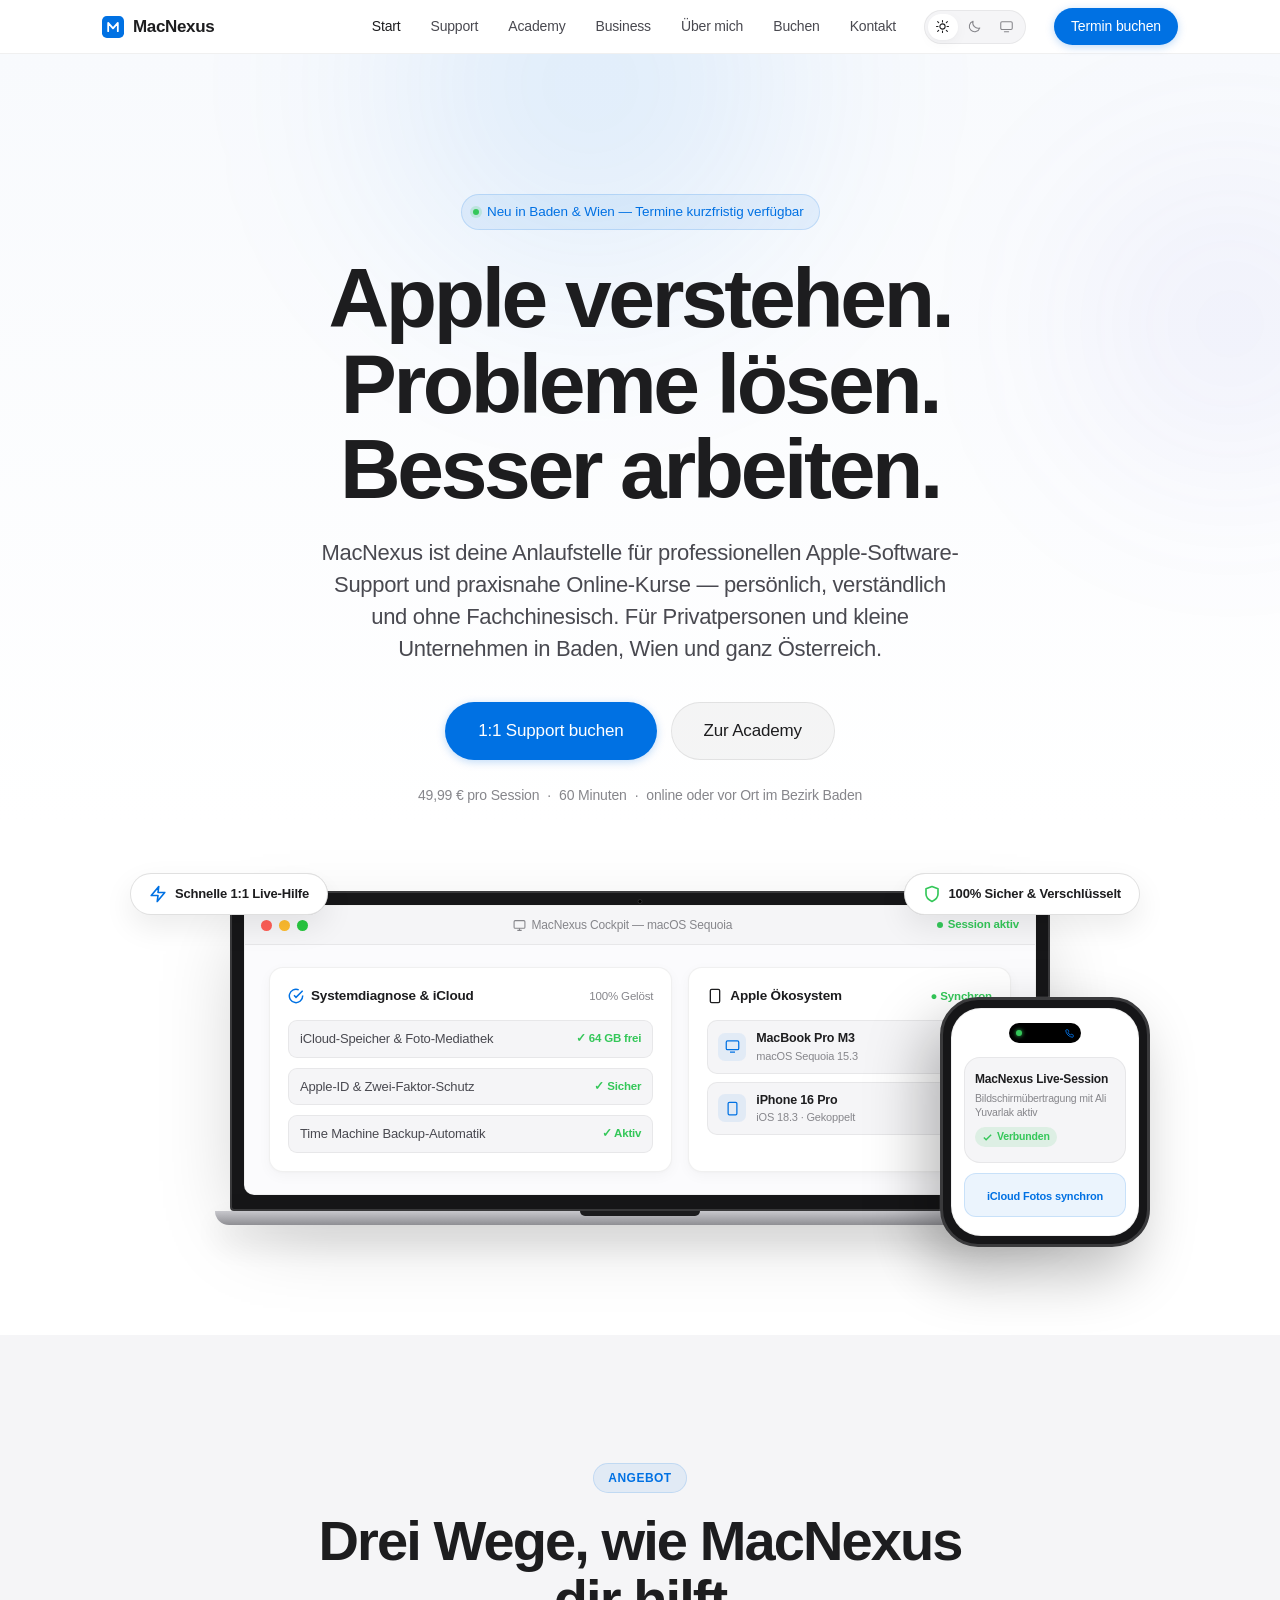
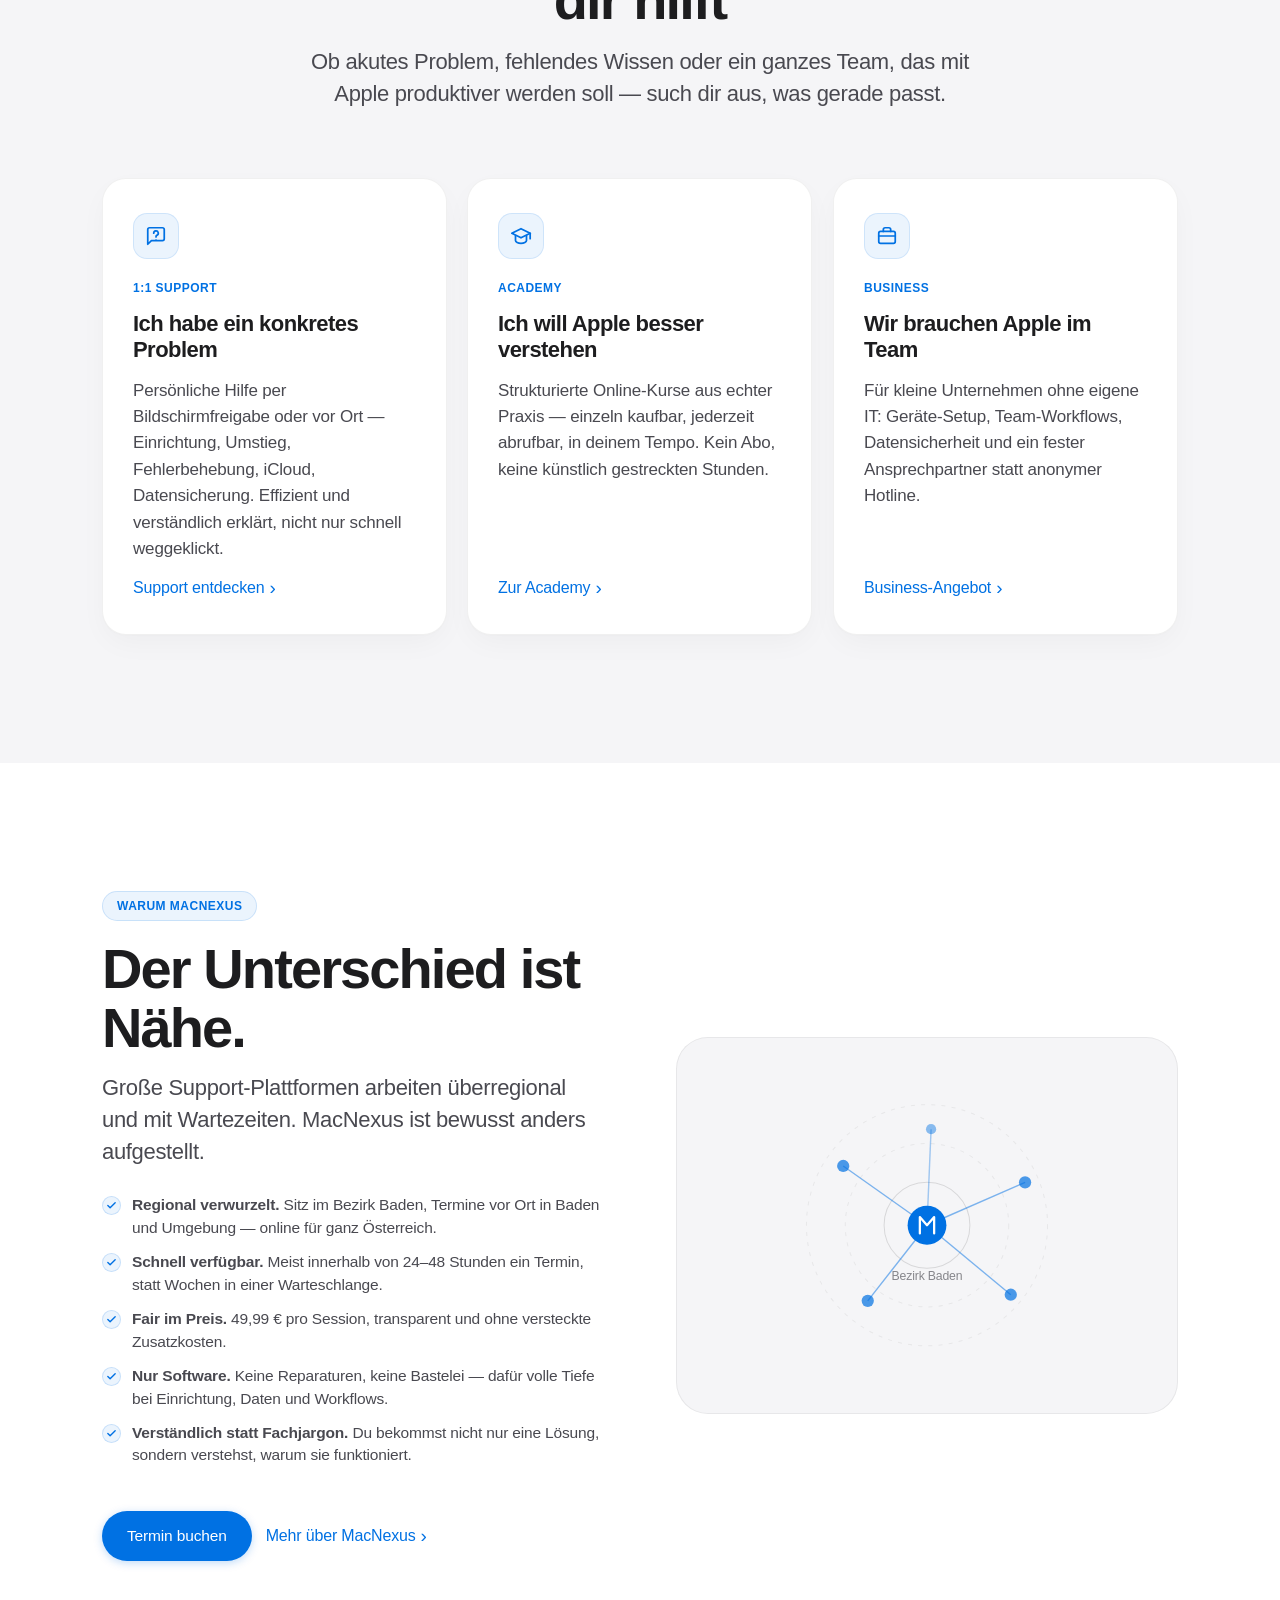
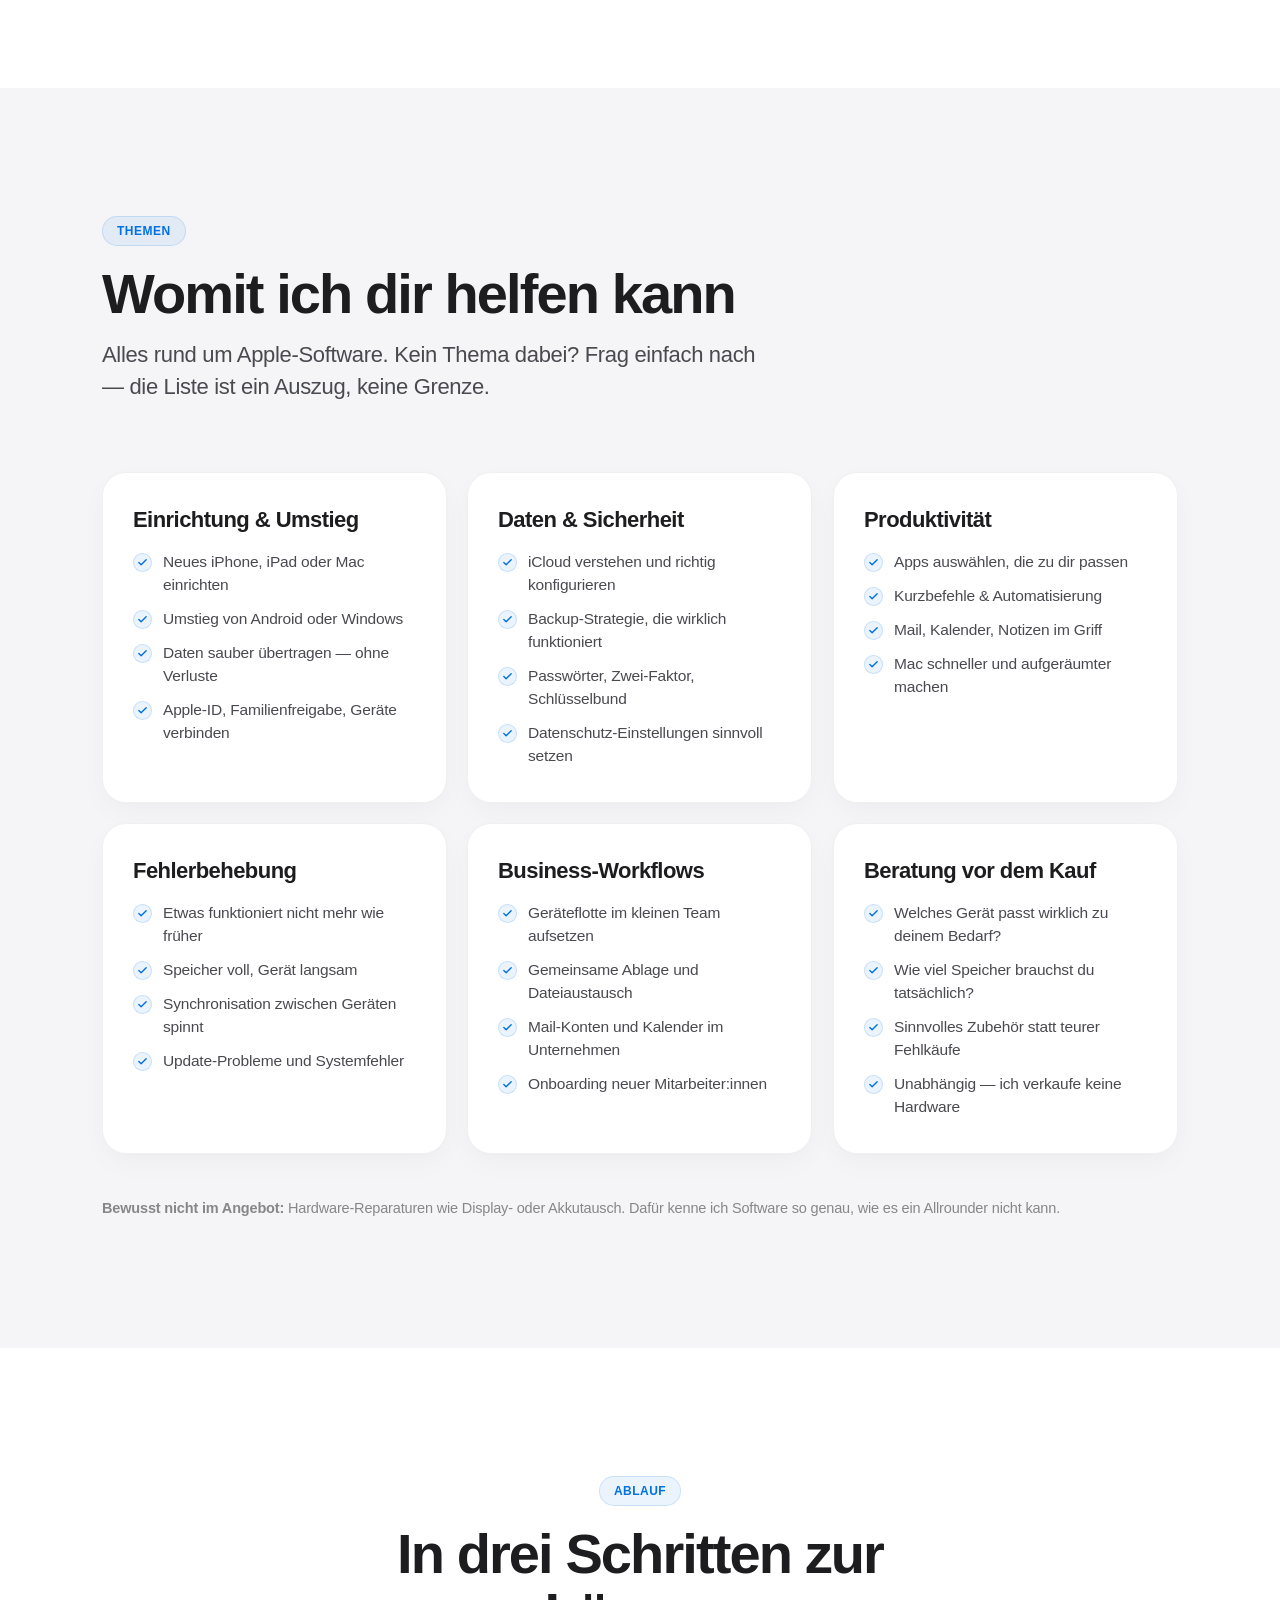
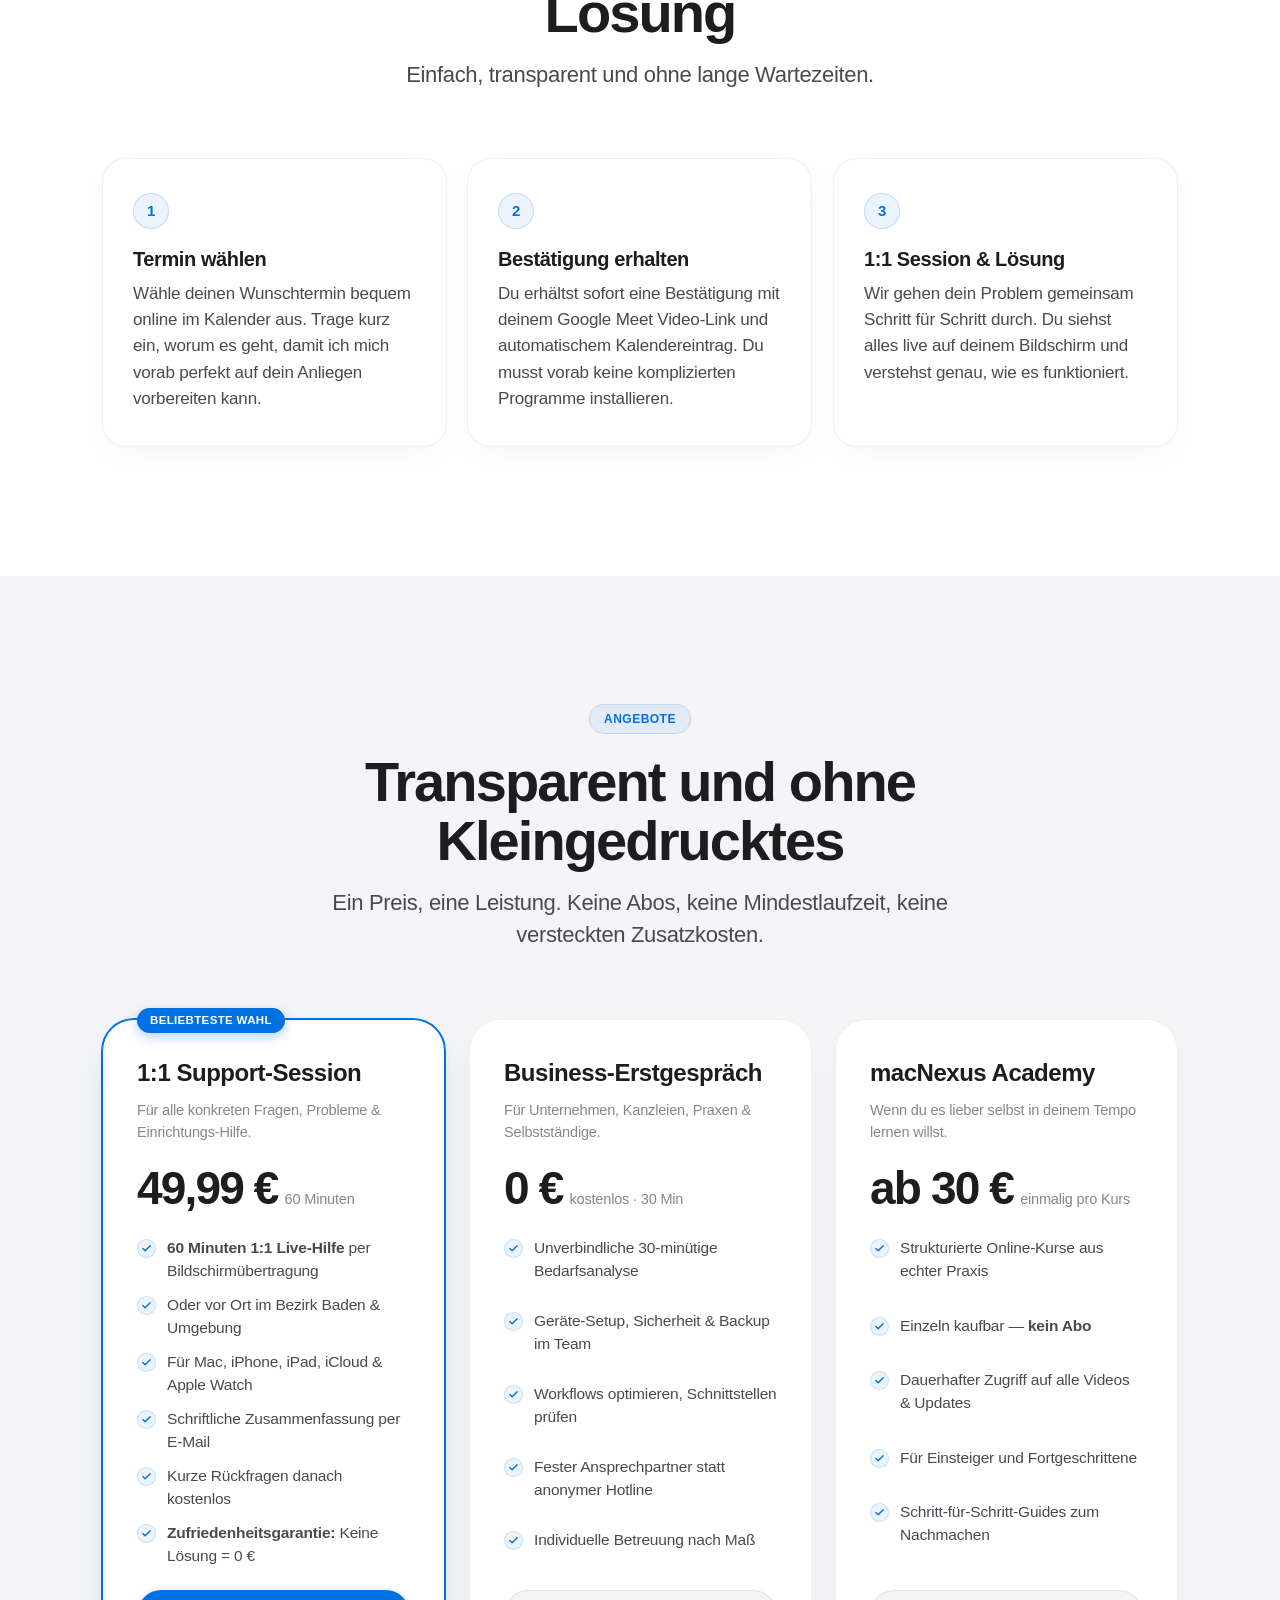
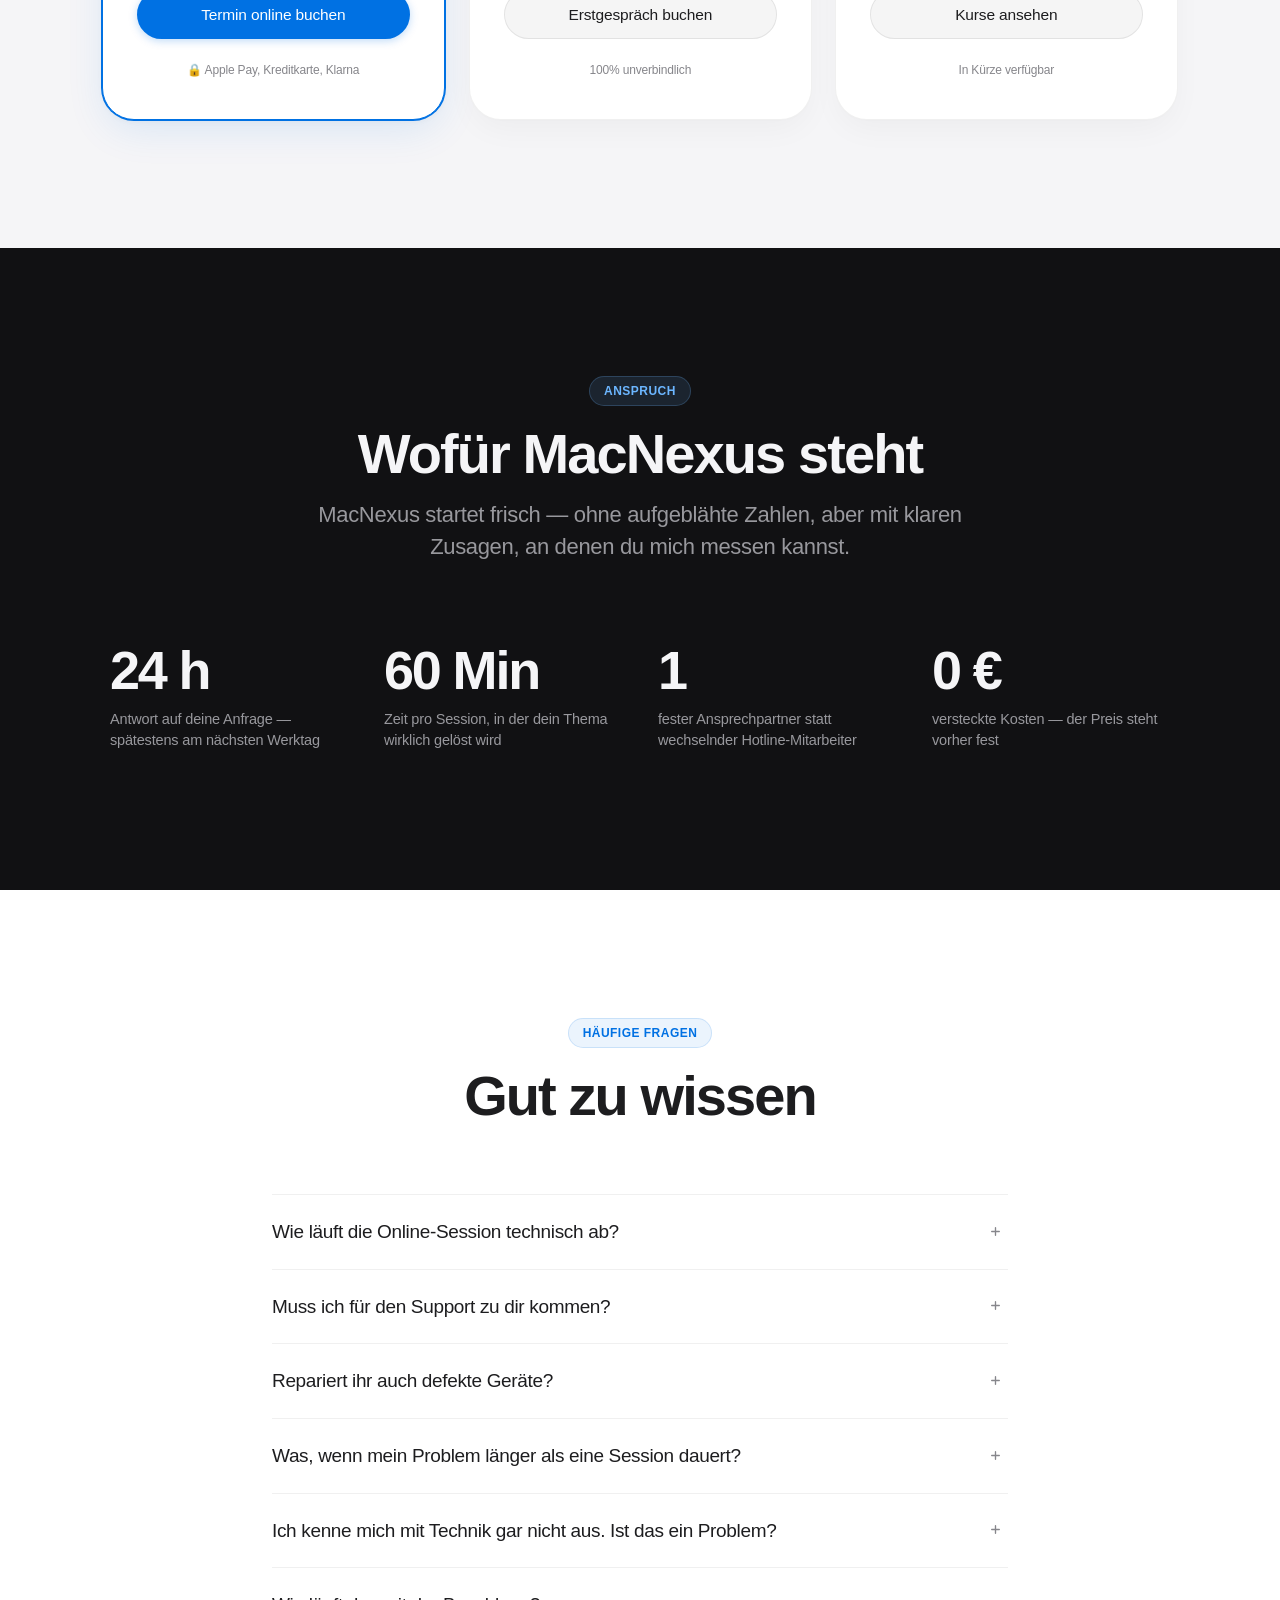
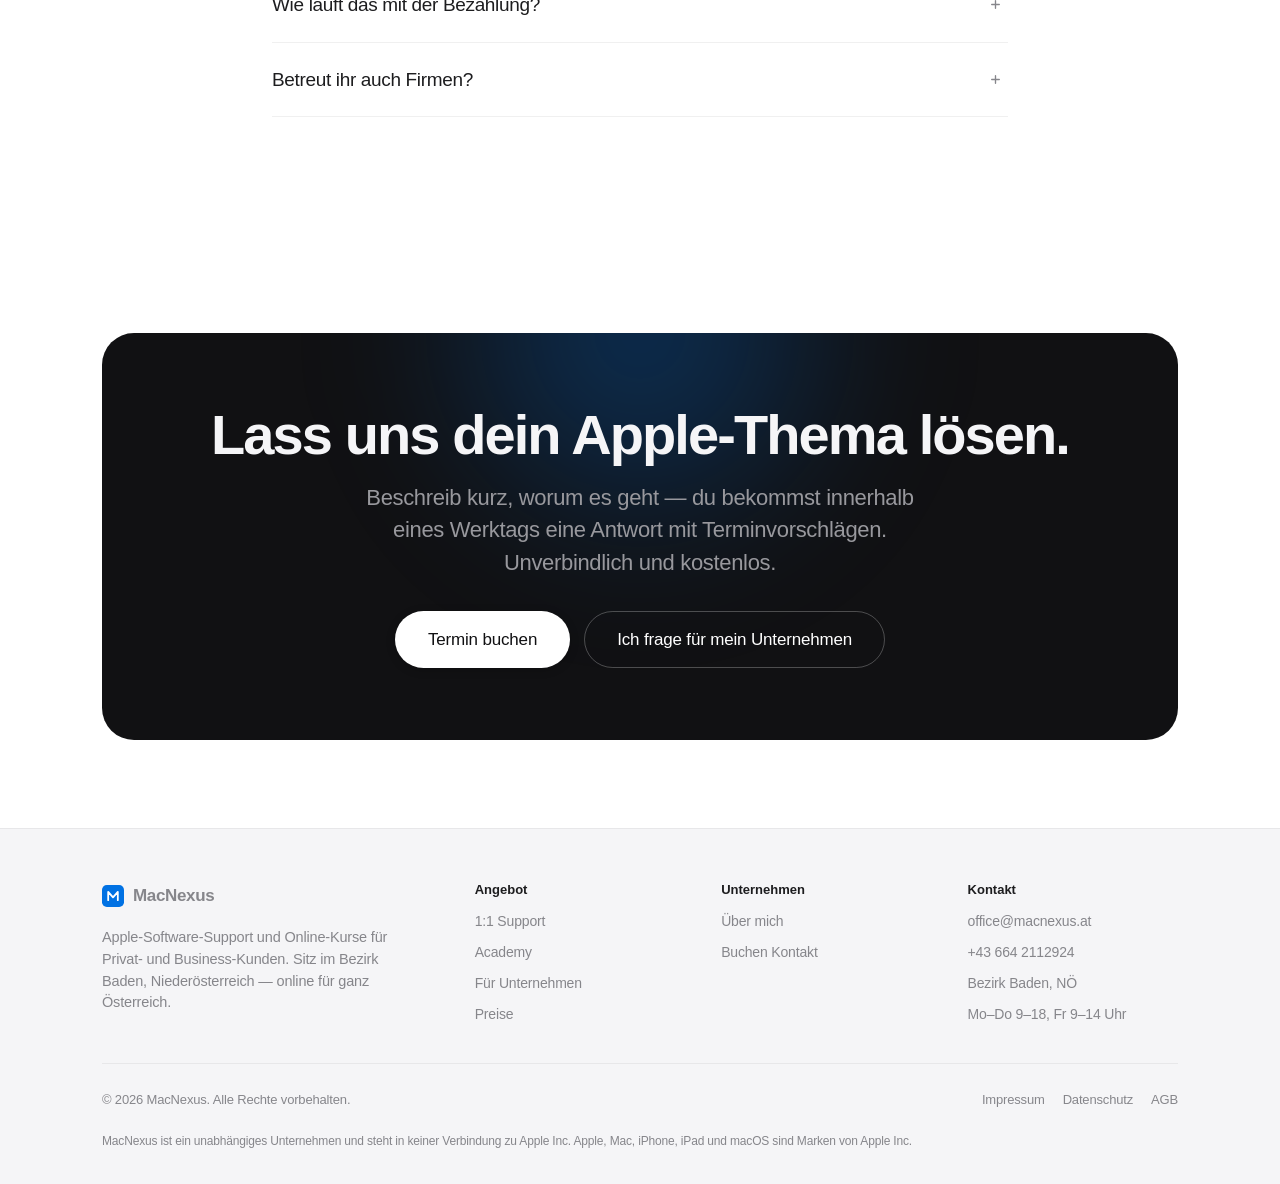
==== commit 662a93d0: "Hero Showcase: Realistisches MacBook Pro + iPhone 16 Pro Duo Mockup implementiert" ====
--- a/index.html
+++ b/index.html
@@ -15,7 +15,7 @@
 <meta name="theme-color" content="#ffffff" media="(prefers-color-scheme: light)">
 <meta name="theme-color" content="#000000" media="(prefers-color-scheme: dark)">
 <link rel="icon" href="data:image/svg+xml,%3Csvg xmlns='http://www.w3.org/2000/svg' viewBox='0 0 32 32'%3E%3Crect width='32' height='32' rx='7' fill='%230071e3'/%3E%3Cpath d='M9 22V10l7 8 7-8v12' stroke='white' stroke-width='2.6' fill='none' stroke-linecap='round' stroke-linejoin='round'/%3E%3C/svg%3E">
-<link rel="stylesheet" href="assets/css/style.css?v=5">
+<link rel="stylesheet" href="assets/css/style.css?v=6">
 </head>
 <body>
 
@@ -103,7 +103,7 @@
       <span>online oder vor Ort im Bezirk Baden</span>
     </p>
 
-    <!-- Realistisches Apple macOS Support-Interface -->
+    <!-- Realistisches Apple MacBook Pro + iPhone 16 Pro Duo Showcase -->
     <div class="hero__stage reveal" data-reveal-delay="300" aria-hidden="true">
       
       <!-- Floating Badges -->
@@ -117,78 +117,122 @@
         <span>100% Sicher &amp; Verschlüsselt</span>
       </div>
 
-      <div class="mac-mockup">
-        <!-- macOS Titlebar -->
-        <div class="mac-mockup__titlebar">
-          <div class="mac-traffic-lights">
-            <span class="mac-dot--red"></span>
-            <span class="mac-dot--yellow"></span>
-            <span class="mac-dot--green"></span>
-          </div>
-          <div class="mac-mockup__title">
-            <svg width="14" height="14" viewBox="0 0 24 24" fill="none" stroke="currentColor" stroke-width="2"><rect x="2" y="3" width="20" height="14" rx="2"/><line x1="8" y1="21" x2="16" y2="21"/><line x1="12" y1="17" x2="12" y2="21"/></svg>
-            <span>MacNexus Support Cockpit — macOS Sequoia</span>
-          </div>
-          <div class="mac-mockup__status-badge">Live aktiv</div>
-        </div>
-
-        <!-- macOS Window Body -->
-        <div class="mac-mockup__body">
-          <div class="mac-dashboard">
-            <!-- Linke Spalte: Aktive Aufgaben -->
-            <div class="mac-panel">
-              <div class="mac-panel__header">
-                <span class="mac-panel__title">
-                  <svg width="16" height="16" viewBox="0 0 24 24" fill="none" stroke="var(--c-accent)" stroke-width="2.2"><path d="M22 11.08V12a10 10 0 1 1-5.93-9.14"/><polyline points="22 4 12 14.01 9 11.01"/></svg>
-                  System-Check &amp; Optimierung
-                </span>
-                <span style="font-size:12px;color:var(--c-text-muted)">Session #104</span>
+      <!-- MacBook Pro Mockup -->
+      <div class="macbook-wrapper">
+        <div class="macbook-lid">
+          <div class="macbook-camera"></div>
+          
+          <div class="macbook-screen">
+            <!-- macOS Topbar -->
+            <div class="macbook-topbar">
+              <div class="macbook-traffic-lights">
+                <span class="mac-dot--red"></span>
+                <span class="mac-dot--yellow"></span>
+                <span class="mac-dot--green"></span>
               </div>
-              <div class="mac-checklist">
-                <div class="mac-checklist__item">
-                  <span>iCloud Speicher &amp; Fotos optimiert</span>
-                  <span class="mac-checklist__status">✓ Gelöst</span>
+              <div style="color:var(--c-text-muted);font-weight:500;display:flex;align-items:center;gap:6px">
+                <svg width="13" height="13" viewBox="0 0 24 24" fill="none" stroke="currentColor" stroke-width="2"><rect x="2" y="3" width="20" height="14" rx="2"/><line x1="8" y1="21" x2="16" y2="21"/><line x1="12" y1="17" x2="12" y2="21"/></svg>
+                <span>MacNexus Cockpit — macOS Sequoia</span>
+              </div>
+              <div style="font-size:11.5px;color:#34c759;font-weight:600;display:flex;align-items:center;gap:5px">
+                <span style="width:6px;height:6px;border-radius:50%;background:#34c759;display:inline-block"></span>
+                <span>Session aktiv</span>
+              </div>
+            </div>
+
+            <!-- macOS Screen Body -->
+            <div class="macbook-screen-body">
+              <div class="macbook-dashboard">
+                <!-- Spalte 1: System-Check -->
+                <div class="macbook-panel">
+                  <div class="macbook-panel__header">
+                    <span class="macbook-panel__title">
+                      <svg width="16" height="16" viewBox="0 0 24 24" fill="none" stroke="var(--c-accent)" stroke-width="2.2"><path d="M22 11.08V12a10 10 0 1 1-5.93-9.14"/><polyline points="22 4 12 14.01 9 11.01"/></svg>
+                      Systemdiagnose &amp; iCloud
+                    </span>
+                    <span style="font-size:11.5px;color:var(--c-text-muted)">100% Gelöst</span>
+                  </div>
+                  <div class="macbook-checklist">
+                    <div class="macbook-checklist__item">
+                      <span>iCloud-Speicher &amp; Foto-Mediathek</span>
+                      <span class="macbook-checklist__status">✓ 64 GB frei</span>
+                    </div>
+                    <div class="macbook-checklist__item">
+                      <span>Apple-ID &amp; Zwei-Faktor-Schutz</span>
+                      <span class="macbook-checklist__status">✓ Sicher</span>
+                    </div>
+                    <div class="macbook-checklist__item">
+                      <span>Time Machine Backup-Automatik</span>
+                      <span class="macbook-checklist__status">✓ Aktiv</span>
+                    </div>
+                  </div>
                 </div>
-                <div class="mac-checklist__item">
-                  <span>Apple-ID &amp; Zwei-Faktor eingerichtet</span>
-                  <span class="mac-checklist__status">✓ Sicher</span>
-                </div>
-                <div class="mac-checklist__item">
-                  <span>Automatisches Time Machine Backup</span>
-                  <span class="mac-checklist__status">✓ Aktiv</span>
+
+                <!-- Spalte 2: Geräte-Status -->
+                <div class="macbook-panel">
+                  <div class="macbook-panel__header">
+                    <span class="macbook-panel__title">
+                      <svg width="16" height="16" viewBox="0 0 24 24" fill="none" stroke="currentColor" stroke-width="2"><rect x="5" y="2" width="14" height="20" rx="2"/><line x1="12" y1="18" x2="12.01" y2="18"/></svg>
+                      Apple Ökosystem
+                    </span>
+                    <span style="font-size:11.5px;color:#34c759;font-weight:600">● Synchron</span>
+                  </div>
+                  
+                  <div style="display:grid;gap:8px">
+                    <div style="display:flex;align-items:center;gap:10px;padding:8px 10px;background:var(--c-bg-elev);border-radius:10px;border:1px solid var(--c-border)">
+                      <div style="width:28px;height:28px;border-radius:7px;background:var(--c-accent-soft);color:var(--c-accent);display:grid;place-items:center;flex:none">
+                        <svg width="15" height="15" viewBox="0 0 24 24" fill="none" stroke="currentColor" stroke-width="2"><rect x="2" y="3" width="20" height="14" rx="2"/><line x1="8" y1="21" x2="16" y2="21"/></svg>
+                      </div>
+                      <div style="flex:1">
+                        <div style="font-size:12.5px;font-weight:600;color:var(--c-text)">MacBook Pro M3</div>
+                        <div style="font-size:11px;color:var(--c-text-muted)">macOS Sequoia 15.3</div>
+                      </div>
+                    </div>
+
+                    <div style="display:flex;align-items:center;gap:10px;padding:8px 10px;background:var(--c-bg-elev);border-radius:10px;border:1px solid var(--c-border)">
+                      <div style="width:28px;height:28px;border-radius:7px;background:var(--c-accent-soft);color:var(--c-accent);display:grid;place-items:center;flex:none">
+                        <svg width="15" height="15" viewBox="0 0 24 24" fill="none" stroke="currentColor" stroke-width="2"><rect x="5" y="2" width="14" height="20" rx="2"/><line x1="12" y1="18" x2="12.01" y2="18"/></svg>
+                      </div>
+                      <div style="flex:1">
+                        <div style="font-size:12.5px;font-weight:600;color:var(--c-text)">iPhone 16 Pro</div>
+                        <div style="font-size:11px;color:var(--c-text-muted)">iOS 18.3 · Gekoppelt</div>
+                      </div>
+                    </div>
+                  </div>
                 </div>
               </div>
             </div>
-
-            <!-- Rechte Spalte: Verbundene Apple Geräte -->
-            <div class="mac-panel">
-              <div class="mac-panel__header">
-                <span class="mac-panel__title">
-                  <svg width="16" height="16" viewBox="0 0 24 24" fill="none" stroke="currentColor" stroke-width="2"><rect x="5" y="2" width="14" height="20" rx="2"/><line x1="12" y1="18" x2="12.01" y2="18"/></svg>
-                  Verbundene Geräte
-                </span>
-                <span style="font-size:12px;color:#34c759;font-weight:600">● 2 Online</span>
+          </div>
+        </div>
+
+        <!-- MacBook Base Unterseite -->
+        <div class="macbook-base">
+          <div class="macbook-base__notch"></div>
+        </div>
+      </div>
+
+      <!-- iPhone 16 Pro Mockup (rechts überlappend schwebend) -->
+      <div class="iphone-wrapper">
+        <div class="iphone-body">
+          <div class="iphone-screen">
+            <!-- Dynamic Island -->
+            <div class="iphone-island">
+              <span class="iphone-island__dot"></span>
+              <svg class="iphone-island__icon" viewBox="0 0 24 24" fill="none" stroke="currentColor" stroke-width="2.5"><path d="M22 16.92v3a2 2 0 0 1-2.18 2 19.79 19.79 0 0 1-8.63-3.07 19.5 19.5 0 0 1-6-6 19.79 19.79 0 0 1-3.07-8.67A2 2 0 0 1 4.11 2h3a2 2 0 0 1 2 1.72 12.84 12.84 0 0 0 .7 2.81 2 2 0 0 1-.45 2.11L8.09 9.91a16 16 0 0 0 6 6l1.27-1.27a2 2 0 0 1 2.11-.45 12.84 12.84 0 0 0 2.81.7A2 2 0 0 1 22 16.92z"/></svg>
+            </div>
+
+            <!-- Lockscreen Card -->
+            <div class="iphone-card">
+              <div class="iphone-card__title">MacNexus Live-Session</div>
+              <div class="iphone-card__sub">Bildschirmübertragung mit Ali Yuvarlak aktiv</div>
+              <div class="iphone-card__badge">
+                <svg width="11" height="11" viewBox="0 0 24 24" fill="none" stroke="currentColor" stroke-width="3"><polyline points="20 6 9 17 4 12"/></svg>
+                <span>Verbunden</span>
               </div>
-              
-              <div class="mac-device-pill">
-                <div class="mac-device-pill__icon">
-                  <svg width="18" height="18" viewBox="0 0 24 24" fill="none" stroke="currentColor" stroke-width="2"><rect x="2" y="3" width="20" height="14" rx="2"/><line x1="8" y1="21" x2="16" y2="21"/><line x1="12" y1="17" x2="12" y2="21"/></svg>
-                </div>
-                <div class="mac-device-pill__info">
-                  <div class="mac-device-pill__name">MacBook Air M3</div>
-                  <div class="mac-device-pill__sub">macOS Sequoia · Bereinigt</div>
-                </div>
-              </div>
-
-              <div class="mac-device-pill">
-                <div class="mac-device-pill__icon">
-                  <svg width="18" height="18" viewBox="0 0 24 24" fill="none" stroke="currentColor" stroke-width="2"><rect x="5" y="2" width="14" height="20" rx="2"/><line x1="12" y1="18" x2="12.01" y2="18"/></svg>
-                </div>
-                <div class="mac-device-pill__info">
-                  <div class="mac-device-pill__name">iPhone 16 Pro</div>
-                  <div class="mac-device-pill__sub">iOS 18 · Synchronisiert</div>
-                </div>
-              </div>
+            </div>
+
+            <div style="margin-top:10px;padding:8px;background:var(--c-accent-soft);border-radius:12px;border:1px solid rgba(0,113,227,0.15)">
+              <span style="font-size:11px;font-weight:600;color:var(--c-accent)">iCloud Fotos synchron</span>
             </div>
           </div>
         </div>
--- a/assets/css/style.css
+++ b/assets/css/style.css
@@ -587,159 +587,254 @@
 }
 
 /* ============================================================
-   7b. Realistisches Apple Hero Showcase (macOS + iOS UI)
+   7b. Realistisches Apple Duo Showcase (MacBook Pro + iPhone 16 Pro)
    ============================================================ */
 .hero__stage {
   position: relative;
-  margin: clamp(48px, 6.5vw, 76px) auto 0;
-  max-width: 960px;
-}
-
-.mac-mockup {
+  margin: clamp(48px, 6.5vw, 84px) auto 0;
+  max-width: 980px;
+  display: flex;
+  justify-content: center;
+  align-items: flex-end;
+}
+
+/* --- MacBook Pro Hardware Mockup --- */
+.macbook-wrapper {
   position: relative;
+  width: 100%;
+  max-width: 820px;
+}
+
+.macbook-lid {
+  position: relative;
+  background: #161618;
+  border: 2px solid #3a3a3c;
+  border-radius: 20px 20px 4px 4px;
+  padding: 12px 12px 14px;
+  box-shadow: 0 30px 80px -20px rgba(0, 0, 0, 0.25);
+  box-sizing: border-box;
+}
+:root[data-theme="dark"] .macbook-lid {
+  border-color: #48484a;
+  box-shadow: 0 35px 100px -20px rgba(0, 0, 0, 0.8), 0 0 0 1px rgba(255, 255, 255, 0.1);
+}
+
+.macbook-camera {
+  position: absolute;
+  top: 6px;
+  left: 50%;
+  transform: translateX(-50%);
+  width: 5px;
+  height: 5px;
+  border-radius: 50%;
+  background: #000;
+  border: 1px solid #2c2c2e;
+}
+
+.macbook-screen {
   background: var(--c-surface);
-  border: 1px solid var(--c-border-strong);
-  border-radius: 20px;
-  box-shadow: 0 25px 70px -15px rgba(0, 0, 0, 0.12), 0 0 0 1px rgba(0, 0, 0, 0.04);
+  border-radius: 10px;
   overflow: hidden;
+  border: 1px solid var(--c-border);
   text-align: left;
 }
-:root[data-theme="dark"] .mac-mockup {
-  box-shadow: 0 30px 90px -15px rgba(0, 0, 0, 0.7), 0 0 0 1px rgba(255, 255, 255, 0.1);
-}
-
-.mac-mockup__titlebar {
+
+.macbook-topbar {
   display: flex;
   align-items: center;
   justify-content: space-between;
-  padding: 14px 18px;
+  padding: 10px 16px;
   background: var(--c-bg-elev);
   border-bottom: 1px solid var(--c-border);
-}
-.mac-traffic-lights {
-  display: flex;
-  gap: 8px;
-}
-.mac-traffic-lights span {
-  width: 12px;
-  height: 12px;
+  font-size: 12px;
+}
+.macbook-traffic-lights {
+  display: flex;
+  gap: 7px;
+}
+.macbook-traffic-lights span {
+  width: 11px;
+  height: 11px;
   border-radius: 50%;
   display: inline-block;
 }
-.mac-dot--red { background: #ff5f57; border: 1px solid #e0443e; }
-.mac-dot--yellow { background: #febc2e; border: 1px solid #d89e24; }
-.mac-dot--green { background: #28c840; border: 1px solid #1aab29; }
-
-.mac-mockup__title {
+.mac-dot--red { background: #ff5f57; }
+.mac-dot--yellow { background: #febc2e; }
+.mac-dot--green { background: #28c840; }
+
+.macbook-screen-body {
+  padding: 22px 24px;
+  background: var(--c-bg-sunken);
+  display: grid;
+  gap: 16px;
+}
+
+.macbook-dashboard {
+  display: grid;
+  grid-template-columns: 1.25fr 1fr;
+  gap: 16px;
+}
+@media (max-width: 720px) {
+  .macbook-dashboard { grid-template-columns: 1fr; }
+}
+
+.macbook-panel {
+  background: var(--c-surface);
+  border: 1px solid var(--c-border);
+  border-radius: 14px;
+  padding: 18px;
+  box-shadow: var(--shadow-sm);
+}
+.macbook-panel__header {
+  display: flex;
+  align-items: center;
+  justify-content: space-between;
+  margin-bottom: 14px;
+}
+.macbook-panel__title {
+  font-size: 13.5px;
+  font-weight: 600;
+  color: var(--c-text);
+  display: flex;
+  align-items: center;
+  gap: 7px;
+}
+
+.macbook-checklist {
+  display: grid;
+  gap: 10px;
+}
+.macbook-checklist__item {
+  display: flex;
+  align-items: center;
+  justify-content: space-between;
   font-size: 13px;
-  font-weight: 500;
-  color: var(--c-text-muted);
-  display: flex;
-  align-items: center;
-  gap: 6px;
-}
-.mac-mockup__status-badge {
-  display: inline-flex;
-  align-items: center;
-  gap: 6px;
-  background: rgba(52, 199, 89, 0.12);
+  color: var(--c-text-soft);
+  padding: 8px 11px;
+  background: var(--c-bg-elev);
+  border-radius: 9px;
+  border: 1px solid var(--c-border);
+}
+.macbook-checklist__status {
+  font-weight: 600;
+  font-size: 11.5px;
   color: #34c759;
-  border: 1px solid rgba(52, 199, 89, 0.25);
-  font-size: 12px;
-  font-weight: 600;
-  padding: 3px 10px;
-  border-radius: var(--r-pill);
-}
-.mac-mockup__status-badge::before {
-  content: "";
+}
+
+/* MacBook Gehäuse-Basis unten */
+.macbook-base {
+  position: relative;
+  height: 14px;
+  background: linear-gradient(180deg, #c7c7cc 0%, #8e8e93 100%);
+  border-radius: 0 0 16px 16px;
+  box-shadow: 0 15px 35px rgba(0, 0, 0, 0.15);
+  margin-inline: -15px;
+}
+:root[data-theme="dark"] .macbook-base {
+  background: linear-gradient(180deg, #3a3a3c 0%, #1c1c1e 100%);
+  border-top: 1px solid #48484a;
+}
+.macbook-base__notch {
+  position: absolute;
+  top: 0;
+  left: 50%;
+  transform: translateX(-50%);
+  width: 120px;
+  height: 5px;
+  background: #1c1c1e;
+  border-radius: 0 0 6px 6px;
+}
+
+/* --- iPhone 16 Pro Hardware Mockup --- */
+.iphone-wrapper {
+  position: absolute;
+  right: -20px;
+  bottom: -22px;
+  z-index: 8;
+  width: 210px;
+  animation: floatPhone 4s ease-in-out infinite alternate;
+}
+@media (max-width: 860px) {
+  .iphone-wrapper {
+    position: relative;
+    right: auto;
+    bottom: auto;
+    margin: 20px auto 0;
+    width: 220px;
+  }
+}
+
+.iphone-body {
+  position: relative;
+  background: #161618;
+  border: 3.5px solid #3a3a3c;
+  border-radius: 38px;
+  padding: 8px;
+  box-shadow: -15px 25px 60px rgba(0, 0, 0, 0.28), 0 0 0 1px rgba(255, 255, 255, 0.08);
+  box-sizing: border-box;
+}
+.iphone-screen {
+  background: var(--c-surface);
+  border-radius: 30px;
+  overflow: hidden;
+  padding: 14px 12px 18px;
+  text-align: center;
+  border: 1px solid var(--c-border);
+}
+
+.iphone-island {
+  width: 72px;
+  height: 20px;
+  background: #000;
+  border-radius: 14px;
+  margin: 0 auto 14px;
+  display: flex;
+  align-items: center;
+  justify-content: space-between;
+  padding: 0 7px;
+  box-sizing: border-box;
+}
+.iphone-island__dot {
   width: 6px; height: 6px;
   border-radius: 50%;
   background: #34c759;
-  box-shadow: 0 0 6px #34c759;
-}
-
-.mac-mockup__body {
-  padding: 24px;
-  display: grid;
-  gap: 20px;
-  background: var(--c-bg-sunken);
-}
-
-.mac-dashboard {
-  display: grid;
-  grid-template-columns: 1.3fr 1fr;
-  gap: 18px;
-}
-@media (max-width: 720px) {
-  .mac-dashboard { grid-template-columns: 1fr; }
-}
-
-.mac-panel {
-  background: var(--c-surface);
+  box-shadow: 0 0 4px #34c759;
+}
+.iphone-island__icon {
+  width: 9px; height: 9px;
+  color: #0071e3;
+}
+
+.iphone-card {
+  background: var(--c-bg-elev);
   border: 1px solid var(--c-border);
   border-radius: 16px;
-  padding: 20px;
-  box-shadow: var(--shadow-sm);
-}
-.mac-panel__header {
-  display: flex;
-  align-items: center;
-  justify-content: space-between;
-  margin-bottom: 16px;
-}
-.mac-panel__title {
-  font-size: 14px;
-  font-weight: 600;
-  color: var(--c-text);
-  display: flex;
-  align-items: center;
-  gap: 8px;
-}
-
-.mac-checklist {
-  display: grid;
-  gap: 12px;
-}
-.mac-checklist__item {
-  display: flex;
-  align-items: center;
-  justify-content: space-between;
-  font-size: 13.5px;
-  color: var(--c-text-soft);
-  padding: 9px 12px;
-  background: var(--c-bg-elev);
-  border-radius: 10px;
-  border: 1px solid var(--c-border);
-}
-.mac-checklist__status {
-  font-weight: 600;
+  padding: 12px 10px;
+  text-align: left;
+}
+.iphone-card__title {
   font-size: 12px;
+  font-weight: 600;
+  color: var(--c-text);
+  margin-bottom: 3px;
+}
+.iphone-card__sub {
+  font-size: 10.5px;
+  color: var(--c-text-muted);
+  line-height: 1.35;
+}
+.iphone-card__badge {
+  display: inline-flex;
+  align-items: center;
+  gap: 4px;
+  margin-top: 8px;
+  font-size: 10.5px;
+  font-weight: 600;
   color: #34c759;
-}
-
-.mac-device-pill {
-  display: flex;
-  align-items: center;
-  gap: 12px;
-  padding: 12px 14px;
-  background: var(--c-bg-elev);
-  border: 1px solid var(--c-border);
-  border-radius: 12px;
-  margin-bottom: 10px;
-}
-.mac-device-pill:last-child { margin-bottom: 0; }
-.mac-device-pill__icon {
-  width: 32px; height: 32px;
-  border-radius: 8px;
-  background: var(--c-accent-soft);
-  color: var(--c-accent-text);
-  display: grid;
-  place-items: center;
-  flex: none;
-}
-.mac-device-pill__info { flex: 1; }
-.mac-device-pill__name { font-size: 13.5px; font-weight: 600; color: var(--c-text); }
-.mac-device-pill__sub { font-size: 12px; color: var(--c-text-muted); }
+  background: rgba(52, 199, 89, 0.12);
+  padding: 2px 7px;
+  border-radius: var(--r-pill);
+}
 
 /* Floating Glass Badges */
 .hero-floating-badge {
@@ -762,20 +857,24 @@
 }
 .hero-floating-badge--left {
   top: -18px;
-  left: -15px;
+  left: -20px;
 }
 .hero-floating-badge--right {
-  bottom: -15px;
-  right: -15px;
+  top: -18px;
+  right: -10px;
   animation-delay: 2s;
 }
-@media (max-width: 860px) {
+@media (max-width: 920px) {
   .hero-floating-badge { display: none; }
 }
 
+@keyframes floatPhone {
+  from { transform: translateY(0px); }
+  to { transform: translateY(-8px); }
+}
 @keyframes floatSlow {
   from { transform: translateY(0px); }
-  to { transform: translateY(-8px); }
+  to { transform: translateY(-6px); }
 }
 
 /* ============================================================
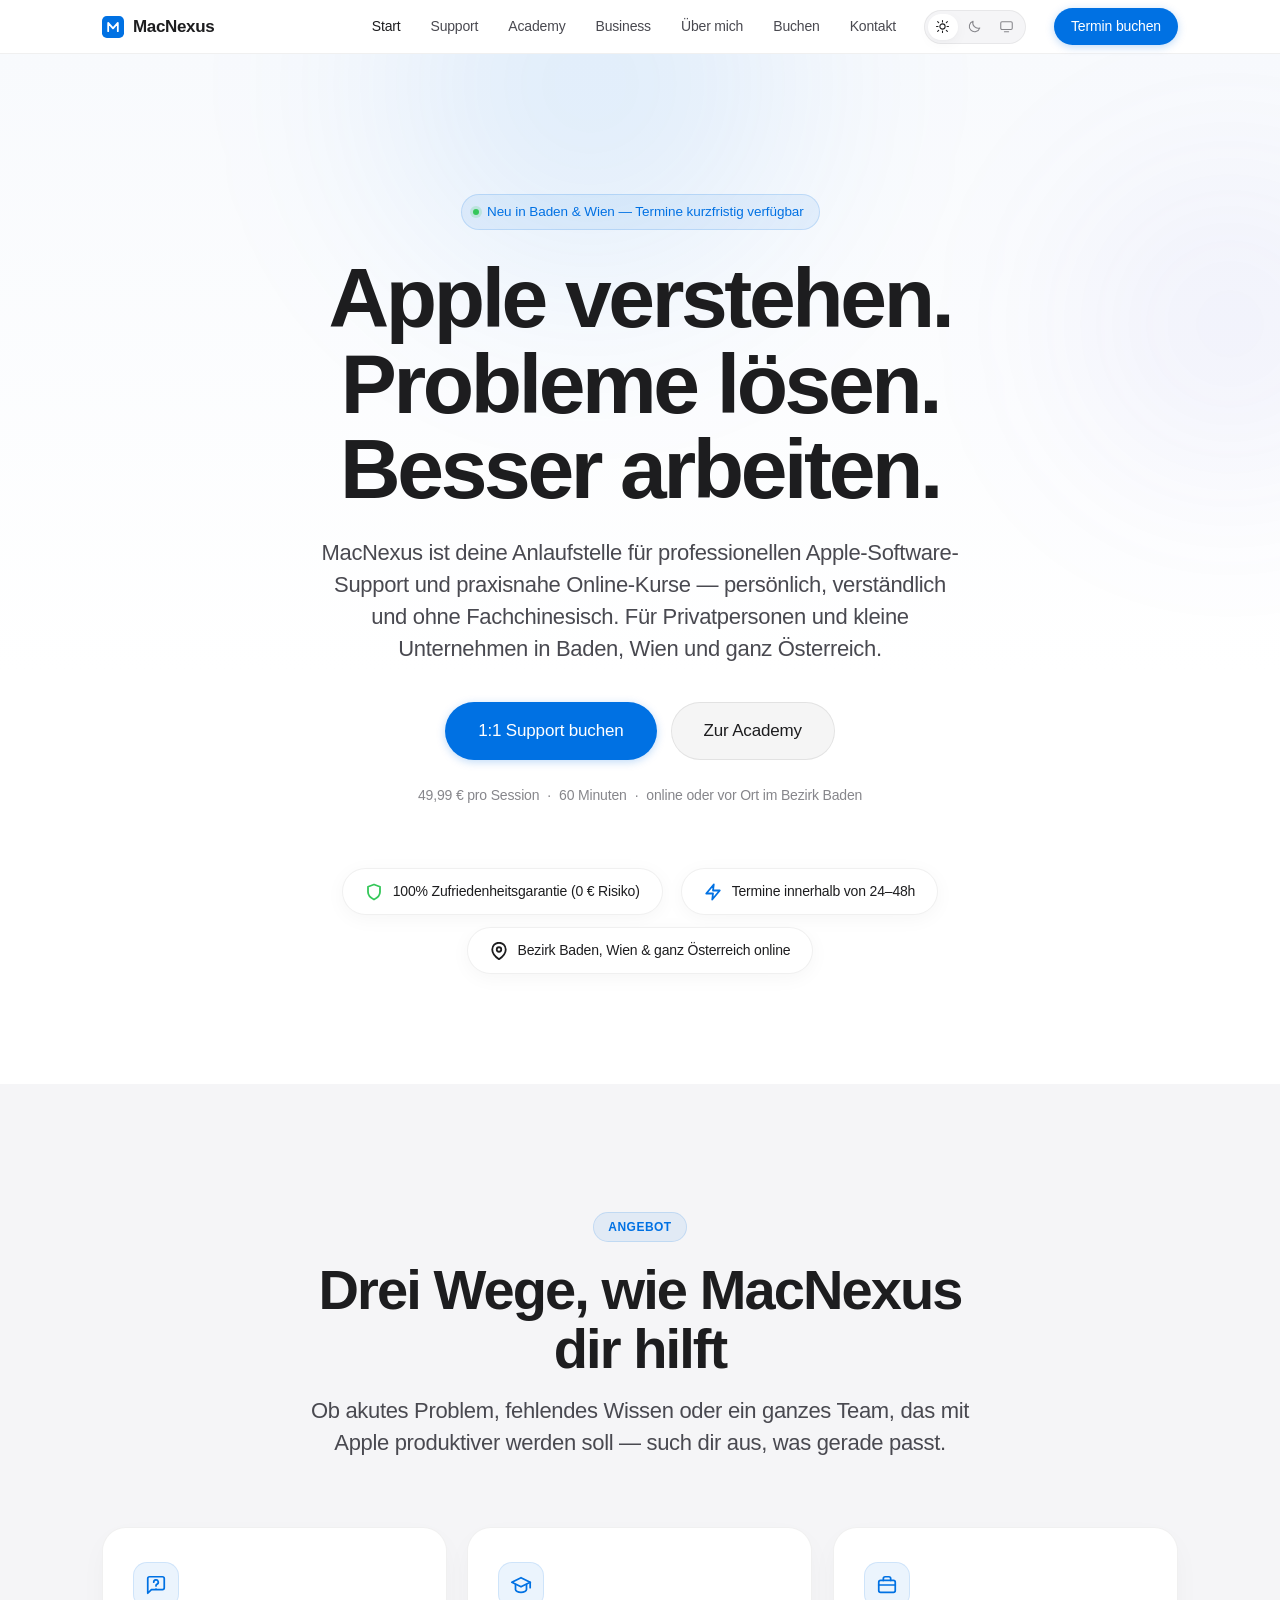
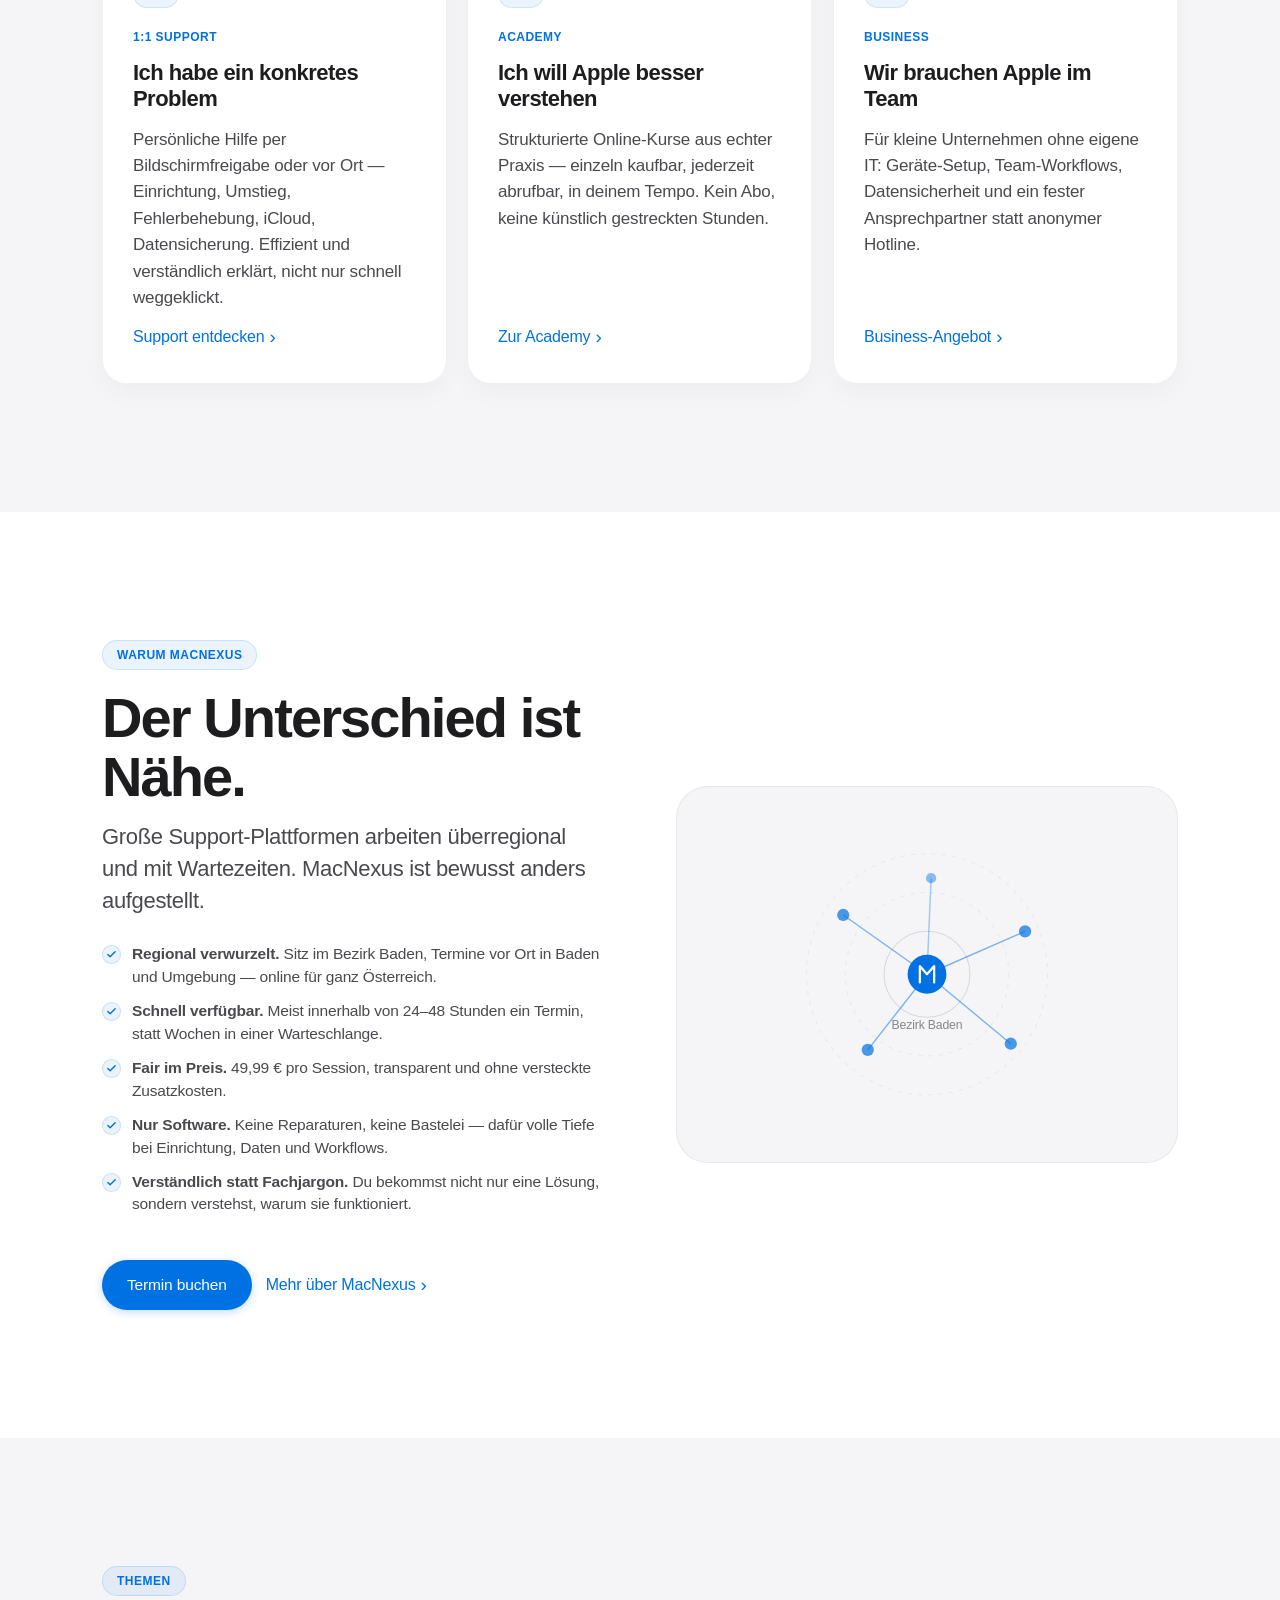
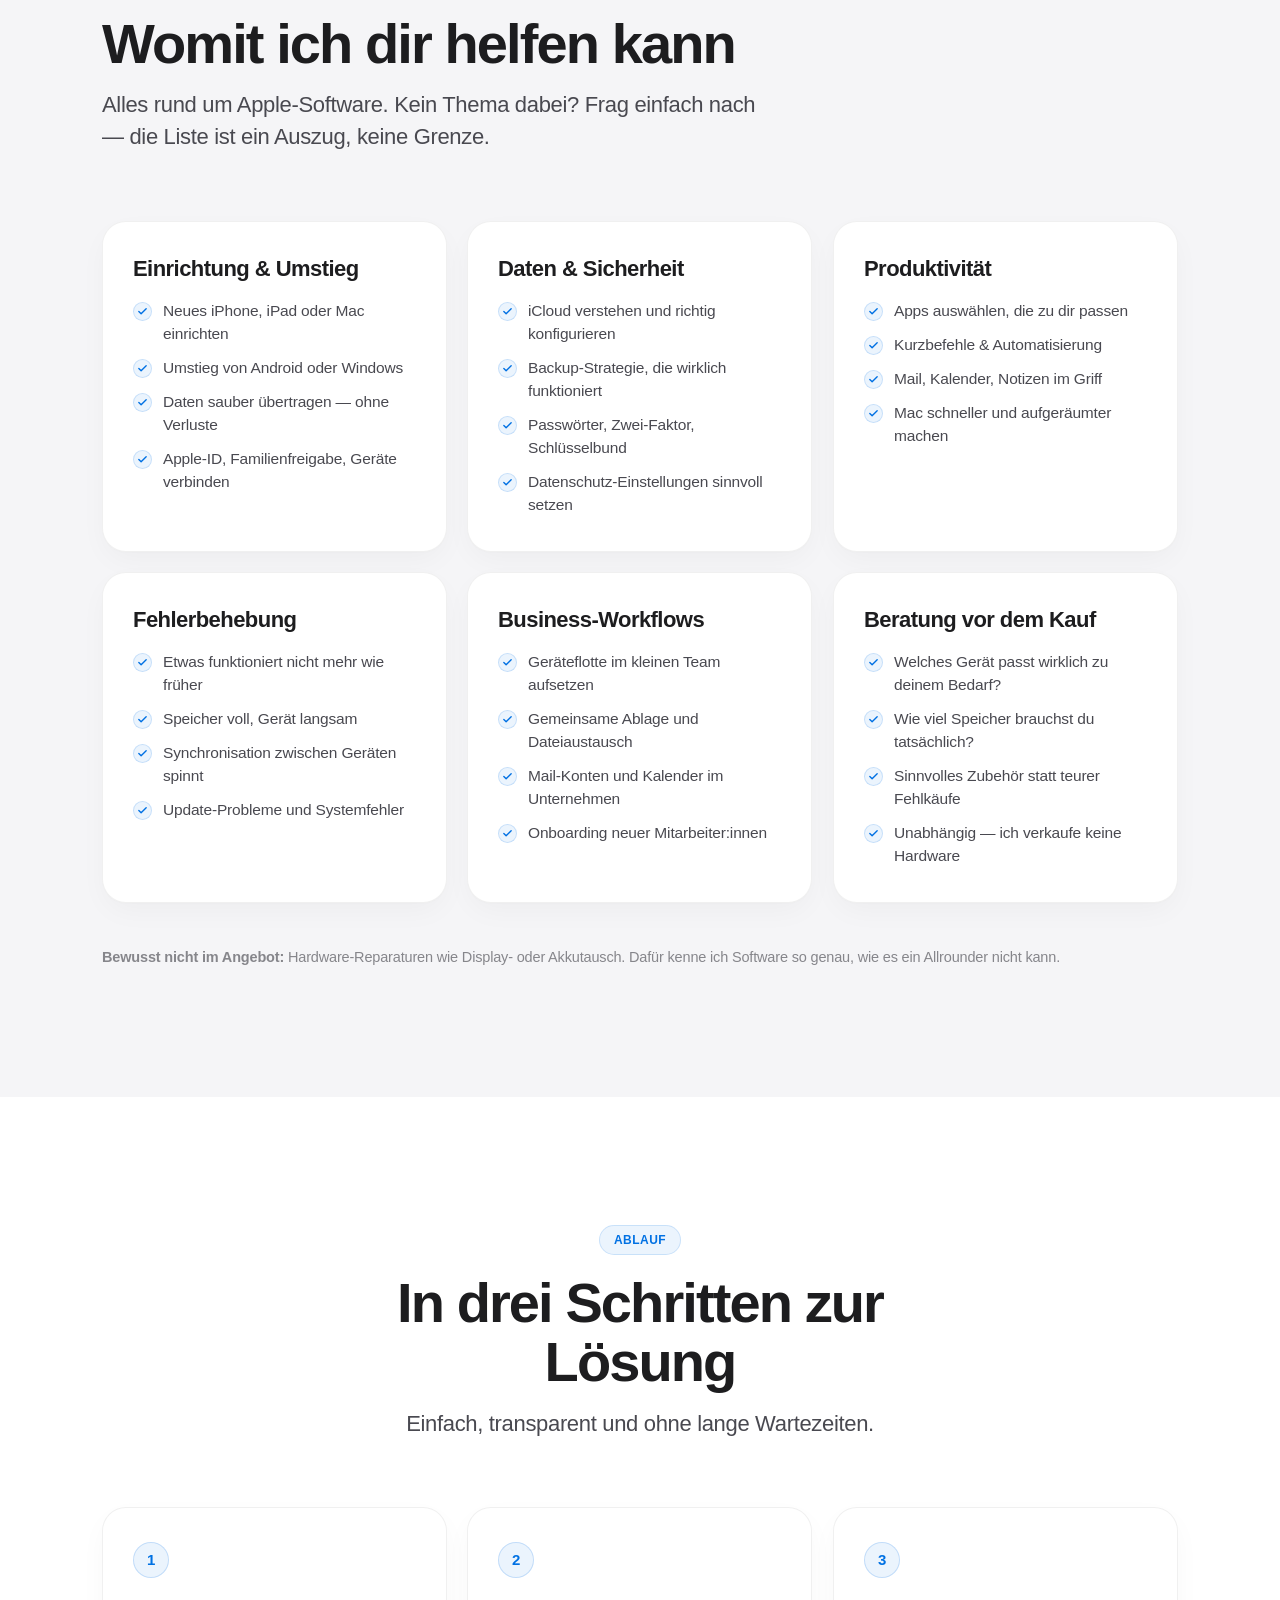
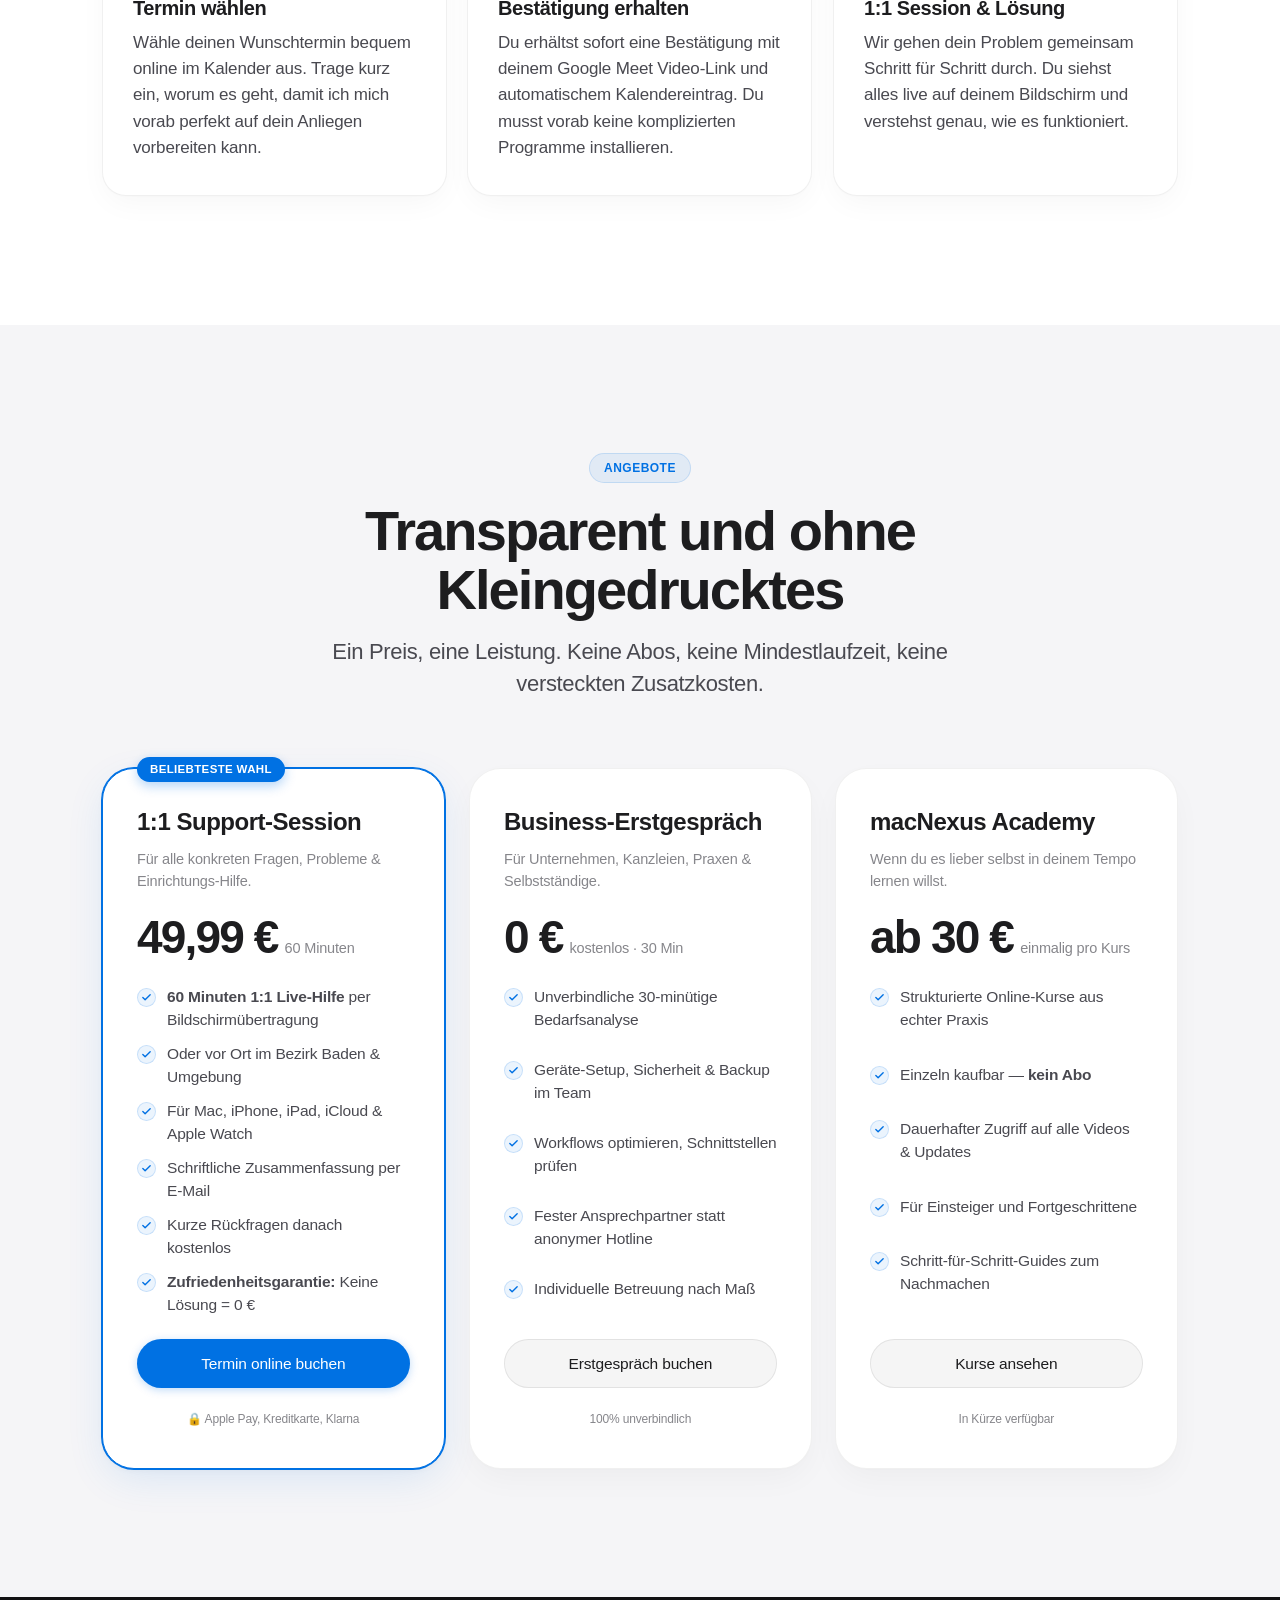
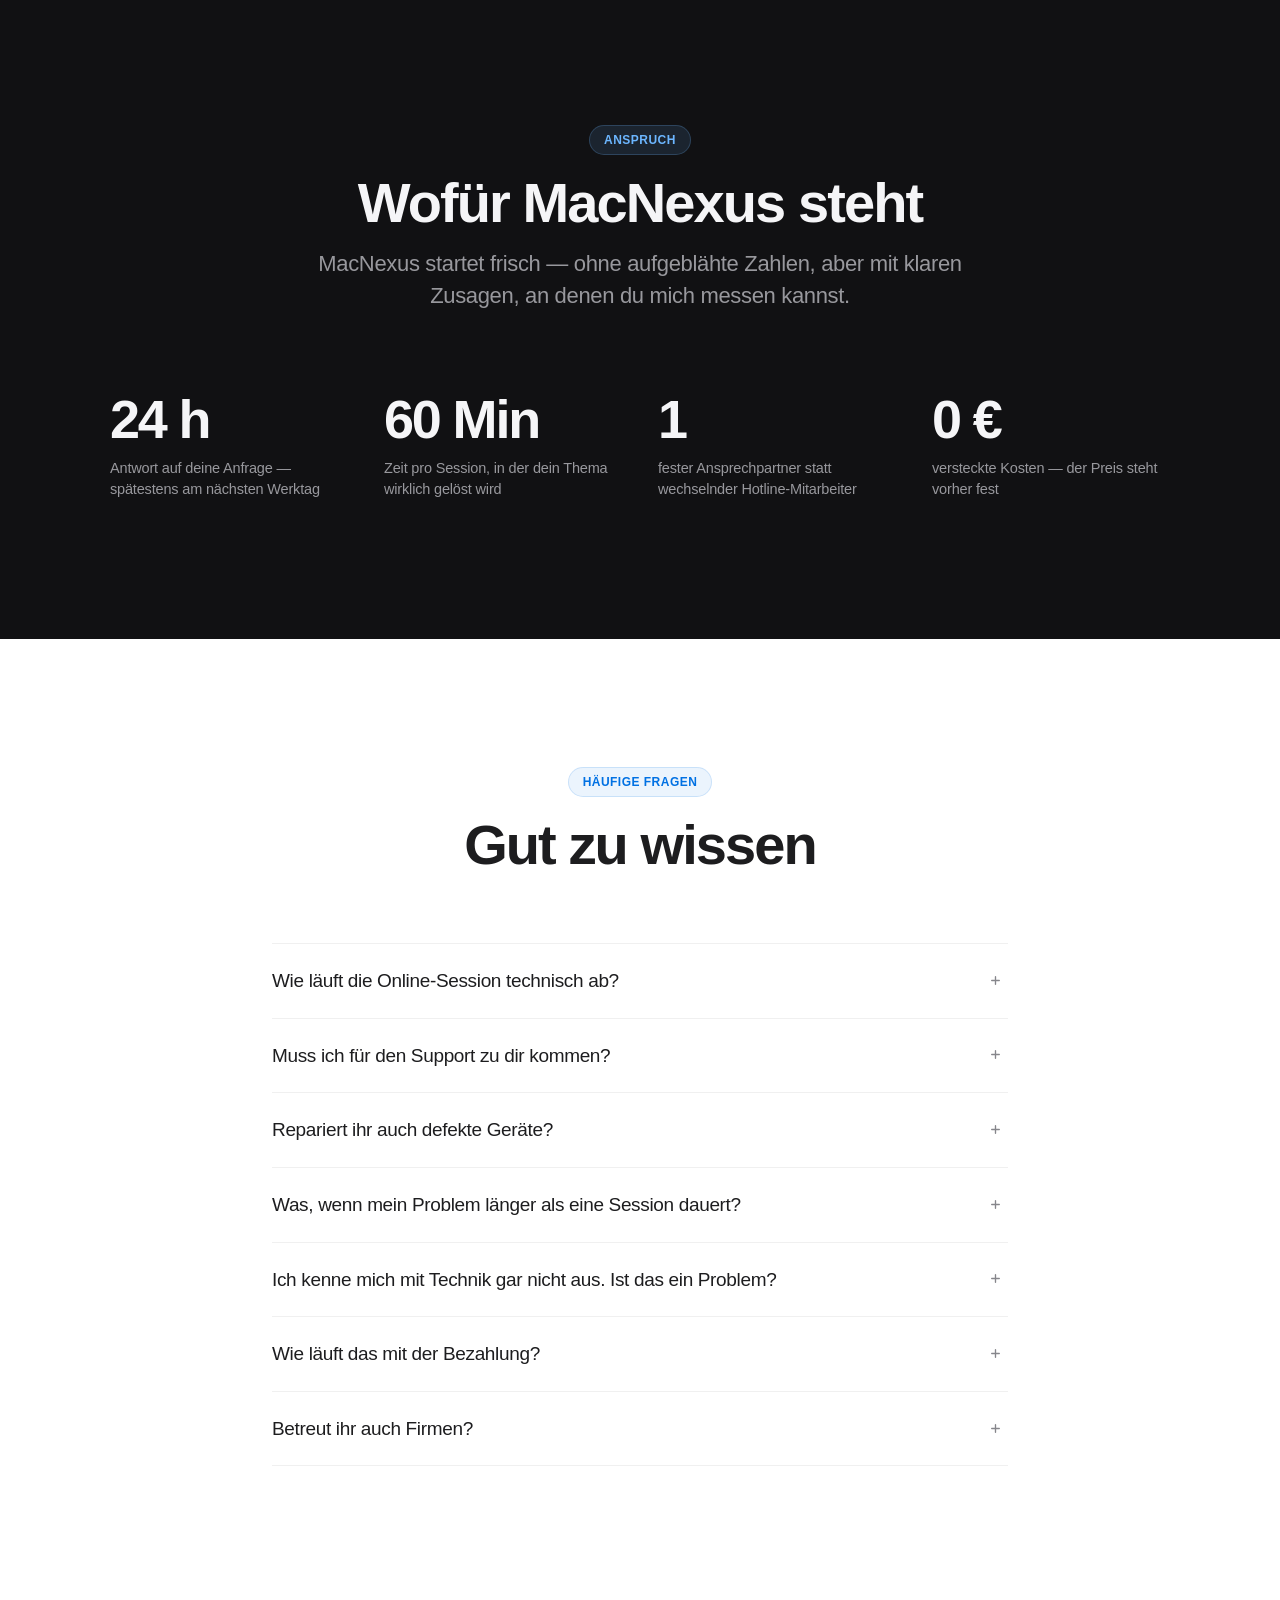
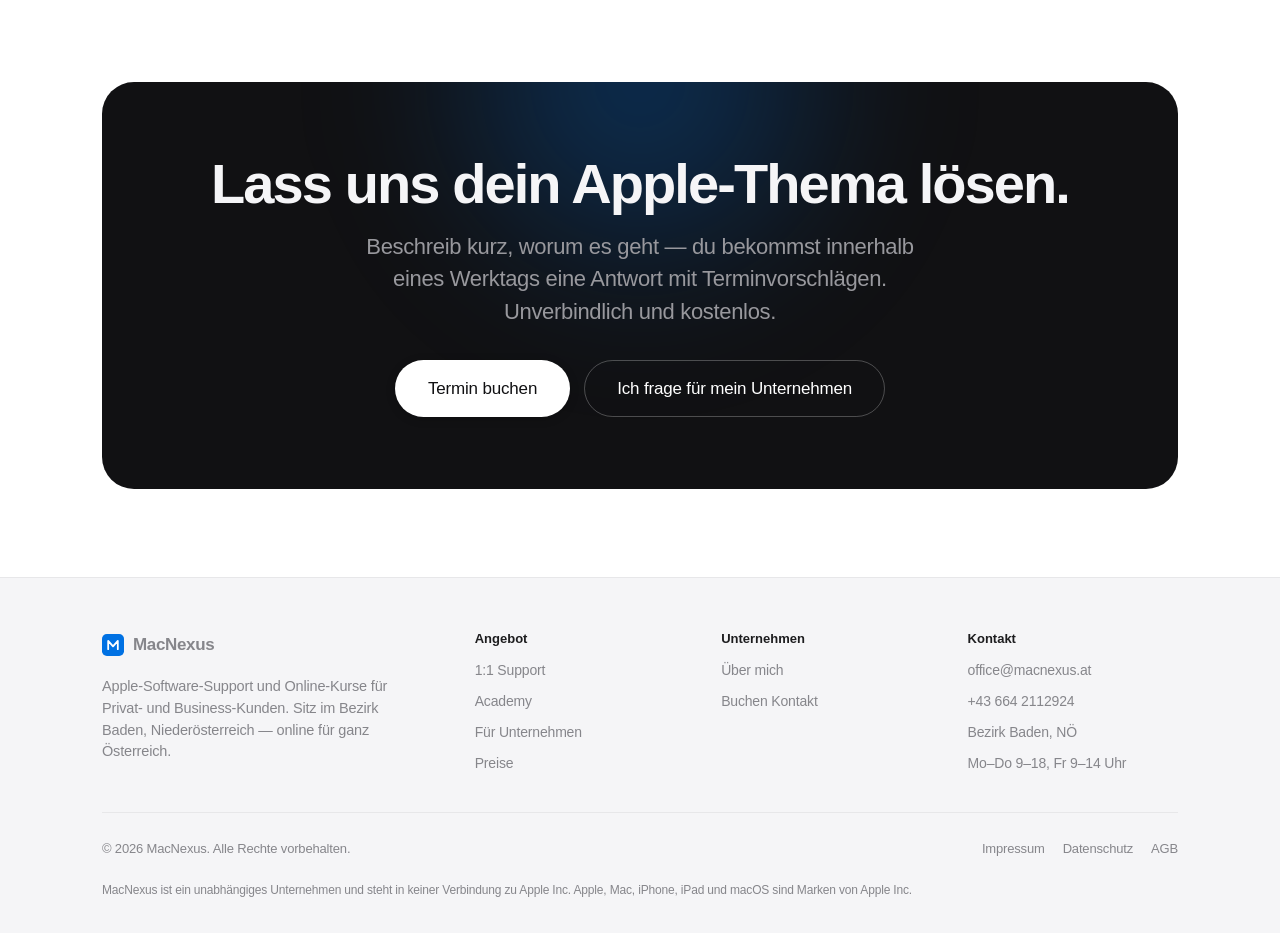
==== commit ea4e407e: "Hero Redesign: Klobige Mockups entfernt, purer Apple Minimalismus mit dezenten Trust-Pillen" ====
--- a/index.html
+++ b/index.html
@@ -15,7 +15,7 @@
 <meta name="theme-color" content="#ffffff" media="(prefers-color-scheme: light)">
 <meta name="theme-color" content="#000000" media="(prefers-color-scheme: dark)">
 <link rel="icon" href="data:image/svg+xml,%3Csvg xmlns='http://www.w3.org/2000/svg' viewBox='0 0 32 32'%3E%3Crect width='32' height='32' rx='7' fill='%230071e3'/%3E%3Cpath d='M9 22V10l7 8 7-8v12' stroke='white' stroke-width='2.6' fill='none' stroke-linecap='round' stroke-linejoin='round'/%3E%3C/svg%3E">
-<link rel="stylesheet" href="assets/css/style.css?v=6">
+<link rel="stylesheet" href="assets/css/style.css?v=7">
 </head>
 <body>
 
@@ -103,141 +103,20 @@
       <span>online oder vor Ort im Bezirk Baden</span>
     </p>
 
-    <!-- Realistisches Apple MacBook Pro + iPhone 16 Pro Duo Showcase -->
-    <div class="hero__stage reveal" data-reveal-delay="300" aria-hidden="true">
-      
-      <!-- Floating Badges -->
-      <div class="hero-floating-badge hero-floating-badge--left">
-        <svg width="18" height="18" viewBox="0 0 24 24" fill="none" stroke="var(--c-accent)" stroke-width="2.2" stroke-linecap="round" stroke-linejoin="round"><polygon points="13 2 3 14 12 14 11 22 21 10 12 10 13 2"/></svg>
-        <span>Schnelle 1:1 Live-Hilfe</span>
-      </div>
-
-      <div class="hero-floating-badge hero-floating-badge--right">
-        <svg width="18" height="18" viewBox="0 0 24 24" fill="none" stroke="#34c759" stroke-width="2.2" stroke-linecap="round" stroke-linejoin="round"><path d="M12 22s8-4 8-10V5l-8-3-8 3v7c0 6 8 10 8 10z"/></svg>
-        <span>100% Sicher &amp; Verschlüsselt</span>
-      </div>
-
-      <!-- MacBook Pro Mockup -->
-      <div class="macbook-wrapper">
-        <div class="macbook-lid">
-          <div class="macbook-camera"></div>
-          
-          <div class="macbook-screen">
-            <!-- macOS Topbar -->
-            <div class="macbook-topbar">
-              <div class="macbook-traffic-lights">
-                <span class="mac-dot--red"></span>
-                <span class="mac-dot--yellow"></span>
-                <span class="mac-dot--green"></span>
-              </div>
-              <div style="color:var(--c-text-muted);font-weight:500;display:flex;align-items:center;gap:6px">
-                <svg width="13" height="13" viewBox="0 0 24 24" fill="none" stroke="currentColor" stroke-width="2"><rect x="2" y="3" width="20" height="14" rx="2"/><line x1="8" y1="21" x2="16" y2="21"/><line x1="12" y1="17" x2="12" y2="21"/></svg>
-                <span>MacNexus Cockpit — macOS Sequoia</span>
-              </div>
-              <div style="font-size:11.5px;color:#34c759;font-weight:600;display:flex;align-items:center;gap:5px">
-                <span style="width:6px;height:6px;border-radius:50%;background:#34c759;display:inline-block"></span>
-                <span>Session aktiv</span>
-              </div>
-            </div>
-
-            <!-- macOS Screen Body -->
-            <div class="macbook-screen-body">
-              <div class="macbook-dashboard">
-                <!-- Spalte 1: System-Check -->
-                <div class="macbook-panel">
-                  <div class="macbook-panel__header">
-                    <span class="macbook-panel__title">
-                      <svg width="16" height="16" viewBox="0 0 24 24" fill="none" stroke="var(--c-accent)" stroke-width="2.2"><path d="M22 11.08V12a10 10 0 1 1-5.93-9.14"/><polyline points="22 4 12 14.01 9 11.01"/></svg>
-                      Systemdiagnose &amp; iCloud
-                    </span>
-                    <span style="font-size:11.5px;color:var(--c-text-muted)">100% Gelöst</span>
-                  </div>
-                  <div class="macbook-checklist">
-                    <div class="macbook-checklist__item">
-                      <span>iCloud-Speicher &amp; Foto-Mediathek</span>
-                      <span class="macbook-checklist__status">✓ 64 GB frei</span>
-                    </div>
-                    <div class="macbook-checklist__item">
-                      <span>Apple-ID &amp; Zwei-Faktor-Schutz</span>
-                      <span class="macbook-checklist__status">✓ Sicher</span>
-                    </div>
-                    <div class="macbook-checklist__item">
-                      <span>Time Machine Backup-Automatik</span>
-                      <span class="macbook-checklist__status">✓ Aktiv</span>
-                    </div>
-                  </div>
-                </div>
-
-                <!-- Spalte 2: Geräte-Status -->
-                <div class="macbook-panel">
-                  <div class="macbook-panel__header">
-                    <span class="macbook-panel__title">
-                      <svg width="16" height="16" viewBox="0 0 24 24" fill="none" stroke="currentColor" stroke-width="2"><rect x="5" y="2" width="14" height="20" rx="2"/><line x1="12" y1="18" x2="12.01" y2="18"/></svg>
-                      Apple Ökosystem
-                    </span>
-                    <span style="font-size:11.5px;color:#34c759;font-weight:600">● Synchron</span>
-                  </div>
-                  
-                  <div style="display:grid;gap:8px">
-                    <div style="display:flex;align-items:center;gap:10px;padding:8px 10px;background:var(--c-bg-elev);border-radius:10px;border:1px solid var(--c-border)">
-                      <div style="width:28px;height:28px;border-radius:7px;background:var(--c-accent-soft);color:var(--c-accent);display:grid;place-items:center;flex:none">
-                        <svg width="15" height="15" viewBox="0 0 24 24" fill="none" stroke="currentColor" stroke-width="2"><rect x="2" y="3" width="20" height="14" rx="2"/><line x1="8" y1="21" x2="16" y2="21"/></svg>
-                      </div>
-                      <div style="flex:1">
-                        <div style="font-size:12.5px;font-weight:600;color:var(--c-text)">MacBook Pro M3</div>
-                        <div style="font-size:11px;color:var(--c-text-muted)">macOS Sequoia 15.3</div>
-                      </div>
-                    </div>
-
-                    <div style="display:flex;align-items:center;gap:10px;padding:8px 10px;background:var(--c-bg-elev);border-radius:10px;border:1px solid var(--c-border)">
-                      <div style="width:28px;height:28px;border-radius:7px;background:var(--c-accent-soft);color:var(--c-accent);display:grid;place-items:center;flex:none">
-                        <svg width="15" height="15" viewBox="0 0 24 24" fill="none" stroke="currentColor" stroke-width="2"><rect x="5" y="2" width="14" height="20" rx="2"/><line x1="12" y1="18" x2="12.01" y2="18"/></svg>
-                      </div>
-                      <div style="flex:1">
-                        <div style="font-size:12.5px;font-weight:600;color:var(--c-text)">iPhone 16 Pro</div>
-                        <div style="font-size:11px;color:var(--c-text-muted)">iOS 18.3 · Gekoppelt</div>
-                      </div>
-                    </div>
-                  </div>
-                </div>
-              </div>
-            </div>
-          </div>
-        </div>
-
-        <!-- MacBook Base Unterseite -->
-        <div class="macbook-base">
-          <div class="macbook-base__notch"></div>
-        </div>
-      </div>
-
-      <!-- iPhone 16 Pro Mockup (rechts überlappend schwebend) -->
-      <div class="iphone-wrapper">
-        <div class="iphone-body">
-          <div class="iphone-screen">
-            <!-- Dynamic Island -->
-            <div class="iphone-island">
-              <span class="iphone-island__dot"></span>
-              <svg class="iphone-island__icon" viewBox="0 0 24 24" fill="none" stroke="currentColor" stroke-width="2.5"><path d="M22 16.92v3a2 2 0 0 1-2.18 2 19.79 19.79 0 0 1-8.63-3.07 19.5 19.5 0 0 1-6-6 19.79 19.79 0 0 1-3.07-8.67A2 2 0 0 1 4.11 2h3a2 2 0 0 1 2 1.72 12.84 12.84 0 0 0 .7 2.81 2 2 0 0 1-.45 2.11L8.09 9.91a16 16 0 0 0 6 6l1.27-1.27a2 2 0 0 1 2.11-.45 12.84 12.84 0 0 0 2.81.7A2 2 0 0 1 22 16.92z"/></svg>
-            </div>
-
-            <!-- Lockscreen Card -->
-            <div class="iphone-card">
-              <div class="iphone-card__title">MacNexus Live-Session</div>
-              <div class="iphone-card__sub">Bildschirmübertragung mit Ali Yuvarlak aktiv</div>
-              <div class="iphone-card__badge">
-                <svg width="11" height="11" viewBox="0 0 24 24" fill="none" stroke="currentColor" stroke-width="3"><polyline points="20 6 9 17 4 12"/></svg>
-                <span>Verbunden</span>
-              </div>
-            </div>
-
-            <div style="margin-top:10px;padding:8px;background:var(--c-accent-soft);border-radius:12px;border:1px solid rgba(0,113,227,0.15)">
-              <span style="font-size:11px;font-weight:600;color:var(--c-accent)">iCloud Fotos synchron</span>
-            </div>
-          </div>
-        </div>
-      </div>
-
+    <!-- 3 Elegante Apple Trust-Pillen (Purer Minimalismus) -->
+    <div class="hero-trust-row reveal" data-reveal-delay="300">
+      <div class="hero-trust-pill">
+        <svg width="18" height="18" viewBox="0 0 24 24" fill="none" stroke="#34c759" stroke-width="2.4" stroke-linecap="round" stroke-linejoin="round"><path d="M12 22s8-4 8-10V5l-8-3-8 3v7c0 6 8 10 8 10z"/></svg>
+        <span>100% Zufriedenheitsgarantie (0 € Risiko)</span>
+      </div>
+      <div class="hero-trust-pill">
+        <svg width="18" height="18" viewBox="0 0 24 24" fill="none" stroke="var(--c-accent)" stroke-width="2.4" stroke-linecap="round" stroke-linejoin="round"><polygon points="13 2 3 14 12 14 11 22 21 10 12 10 13 2"/></svg>
+        <span>Termine innerhalb von 24–48h</span>
+      </div>
+      <div class="hero-trust-pill">
+        <svg width="18" height="18" viewBox="0 0 24 24" fill="none" stroke="currentColor" stroke-width="2.4" stroke-linecap="round" stroke-linejoin="round"><path d="M21 10c0 7-9 13-9 13s-9-6-9-13a9 9 0 0 1 18 0z"/><circle cx="12" cy="10" r="3"/></svg>
+        <span>Bezirk Baden, Wien &amp; ganz Österreich online</span>
+      </div>
     </div>
   </div>
 </section>
--- a/assets/css/style.css
+++ b/assets/css/style.css
@@ -587,294 +587,46 @@
 }
 
 /* ============================================================
-   7b. Realistisches Apple Duo Showcase (MacBook Pro + iPhone 16 Pro)
+   7b. Apple Minimal Trust Pills (Clean Hero)
    ============================================================ */
-.hero__stage {
-  position: relative;
-  margin: clamp(48px, 6.5vw, 84px) auto 0;
-  max-width: 980px;
-  display: flex;
+.hero-trust-row {
+  display: flex;
+  flex-wrap: wrap;
   justify-content: center;
-  align-items: flex-end;
-}
-
-/* --- MacBook Pro Hardware Mockup --- */
-.macbook-wrapper {
-  position: relative;
-  width: 100%;
-  max-width: 820px;
-}
-
-.macbook-lid {
-  position: relative;
-  background: #161618;
-  border: 2px solid #3a3a3c;
-  border-radius: 20px 20px 4px 4px;
-  padding: 12px 12px 14px;
-  box-shadow: 0 30px 80px -20px rgba(0, 0, 0, 0.25);
-  box-sizing: border-box;
-}
-:root[data-theme="dark"] .macbook-lid {
-  border-color: #48484a;
-  box-shadow: 0 35px 100px -20px rgba(0, 0, 0, 0.8), 0 0 0 1px rgba(255, 255, 255, 0.1);
-}
-
-.macbook-camera {
-  position: absolute;
-  top: 6px;
-  left: 50%;
-  transform: translateX(-50%);
-  width: 5px;
-  height: 5px;
-  border-radius: 50%;
-  background: #000;
-  border: 1px solid #2c2c2e;
-}
-
-.macbook-screen {
-  background: var(--c-surface);
-  border-radius: 10px;
-  overflow: hidden;
-  border: 1px solid var(--c-border);
-  text-align: left;
-}
-
-.macbook-topbar {
-  display: flex;
-  align-items: center;
-  justify-content: space-between;
-  padding: 10px 16px;
-  background: var(--c-bg-elev);
-  border-bottom: 1px solid var(--c-border);
-  font-size: 12px;
-}
-.macbook-traffic-lights {
-  display: flex;
-  gap: 7px;
-}
-.macbook-traffic-lights span {
-  width: 11px;
-  height: 11px;
-  border-radius: 50%;
-  display: inline-block;
-}
-.mac-dot--red { background: #ff5f57; }
-.mac-dot--yellow { background: #febc2e; }
-.mac-dot--green { background: #28c840; }
-
-.macbook-screen-body {
-  padding: 22px 24px;
-  background: var(--c-bg-sunken);
-  display: grid;
-  gap: 16px;
-}
-
-.macbook-dashboard {
-  display: grid;
-  grid-template-columns: 1.25fr 1fr;
-  gap: 16px;
-}
-@media (max-width: 720px) {
-  .macbook-dashboard { grid-template-columns: 1fr; }
-}
-
-.macbook-panel {
+  align-items: center;
+  gap: 12px clamp(12px, 2vw, 18px);
+  margin: clamp(40px, 5vw, 60px) auto 0;
+  max-width: 900px;
+}
+
+.hero-trust-pill {
+  display: inline-flex;
+  align-items: center;
+  gap: 10px;
+  padding: 12px 22px;
   background: var(--c-surface);
   border: 1px solid var(--c-border);
-  border-radius: 14px;
-  padding: 18px;
-  box-shadow: var(--shadow-sm);
-}
-.macbook-panel__header {
-  display: flex;
-  align-items: center;
-  justify-content: space-between;
-  margin-bottom: 14px;
-}
-.macbook-panel__title {
-  font-size: 13.5px;
-  font-weight: 600;
-  color: var(--c-text);
-  display: flex;
-  align-items: center;
-  gap: 7px;
-}
-
-.macbook-checklist {
-  display: grid;
-  gap: 10px;
-}
-.macbook-checklist__item {
-  display: flex;
-  align-items: center;
-  justify-content: space-between;
-  font-size: 13px;
-  color: var(--c-text-soft);
-  padding: 8px 11px;
-  background: var(--c-bg-elev);
-  border-radius: 9px;
-  border: 1px solid var(--c-border);
-}
-.macbook-checklist__status {
-  font-weight: 600;
-  font-size: 11.5px;
-  color: #34c759;
-}
-
-/* MacBook Gehäuse-Basis unten */
-.macbook-base {
-  position: relative;
-  height: 14px;
-  background: linear-gradient(180deg, #c7c7cc 0%, #8e8e93 100%);
-  border-radius: 0 0 16px 16px;
-  box-shadow: 0 15px 35px rgba(0, 0, 0, 0.15);
-  margin-inline: -15px;
-}
-:root[data-theme="dark"] .macbook-base {
-  background: linear-gradient(180deg, #3a3a3c 0%, #1c1c1e 100%);
-  border-top: 1px solid #48484a;
-}
-.macbook-base__notch {
-  position: absolute;
-  top: 0;
-  left: 50%;
-  transform: translateX(-50%);
-  width: 120px;
-  height: 5px;
-  background: #1c1c1e;
-  border-radius: 0 0 6px 6px;
-}
-
-/* --- iPhone 16 Pro Hardware Mockup --- */
-.iphone-wrapper {
-  position: absolute;
-  right: -20px;
-  bottom: -22px;
-  z-index: 8;
-  width: 210px;
-  animation: floatPhone 4s ease-in-out infinite alternate;
-}
-@media (max-width: 860px) {
-  .iphone-wrapper {
-    position: relative;
-    right: auto;
-    bottom: auto;
-    margin: 20px auto 0;
-    width: 220px;
-  }
-}
-
-.iphone-body {
-  position: relative;
-  background: #161618;
-  border: 3.5px solid #3a3a3c;
-  border-radius: 38px;
-  padding: 8px;
-  box-shadow: -15px 25px 60px rgba(0, 0, 0, 0.28), 0 0 0 1px rgba(255, 255, 255, 0.08);
-  box-sizing: border-box;
-}
-.iphone-screen {
-  background: var(--c-surface);
-  border-radius: 30px;
-  overflow: hidden;
-  padding: 14px 12px 18px;
-  text-align: center;
-  border: 1px solid var(--c-border);
-}
-
-.iphone-island {
-  width: 72px;
-  height: 20px;
-  background: #000;
-  border-radius: 14px;
-  margin: 0 auto 14px;
-  display: flex;
-  align-items: center;
-  justify-content: space-between;
-  padding: 0 7px;
-  box-sizing: border-box;
-}
-.iphone-island__dot {
-  width: 6px; height: 6px;
-  border-radius: 50%;
-  background: #34c759;
-  box-shadow: 0 0 4px #34c759;
-}
-.iphone-island__icon {
-  width: 9px; height: 9px;
-  color: #0071e3;
-}
-
-.iphone-card {
-  background: var(--c-bg-elev);
-  border: 1px solid var(--c-border);
-  border-radius: 16px;
-  padding: 12px 10px;
-  text-align: left;
-}
-.iphone-card__title {
-  font-size: 12px;
-  font-weight: 600;
-  color: var(--c-text);
-  margin-bottom: 3px;
-}
-.iphone-card__sub {
-  font-size: 10.5px;
-  color: var(--c-text-muted);
-  line-height: 1.35;
-}
-.iphone-card__badge {
-  display: inline-flex;
-  align-items: center;
-  gap: 4px;
-  margin-top: 8px;
-  font-size: 10.5px;
-  font-weight: 600;
-  color: #34c759;
-  background: rgba(52, 199, 89, 0.12);
-  padding: 2px 7px;
   border-radius: var(--r-pill);
-}
-
-/* Floating Glass Badges */
-.hero-floating-badge {
-  position: absolute;
-  z-index: 10;
-  background: var(--c-surface);
-  border: 1px solid var(--c-border-strong);
+  box-shadow: 0 4px 20px rgba(0, 0, 0, 0.04);
+  font-size: 14px;
+  font-weight: 500;
+  color: var(--c-text);
+  transition: all 0.25s cubic-bezier(0.16, 1, 0.3, 1);
   backdrop-filter: blur(16px);
   -webkit-backdrop-filter: blur(16px);
-  padding: 10px 18px;
-  border-radius: var(--r-pill);
-  box-shadow: 0 12px 30px rgba(0, 0, 0, 0.08);
-  display: flex;
-  align-items: center;
-  gap: 8px;
-  font-size: 13px;
-  font-weight: 600;
-  color: var(--c-text);
-  animation: floatSlow 4s ease-in-out infinite alternate;
-}
-.hero-floating-badge--left {
-  top: -18px;
-  left: -20px;
-}
-.hero-floating-badge--right {
-  top: -18px;
-  right: -10px;
-  animation-delay: 2s;
-}
-@media (max-width: 920px) {
-  .hero-floating-badge { display: none; }
-}
-
-@keyframes floatPhone {
-  from { transform: translateY(0px); }
-  to { transform: translateY(-8px); }
-}
-@keyframes floatSlow {
-  from { transform: translateY(0px); }
-  to { transform: translateY(-6px); }
+}
+.hero-trust-pill:hover {
+  transform: translateY(-2px);
+  border-color: var(--c-border-strong);
+  box-shadow: 0 8px 30px rgba(0, 0, 0, 0.08);
+}
+:root[data-theme="dark"] .hero-trust-pill {
+  background: rgba(28, 28, 30, 0.65);
+  box-shadow: 0 4px 25px rgba(0, 0, 0, 0.4);
+}
+:root[data-theme="dark"] .hero-trust-pill:hover {
+  background: rgba(44, 44, 46, 0.8);
+  border-color: rgba(255, 255, 255, 0.15);
 }
 
 /* ============================================================
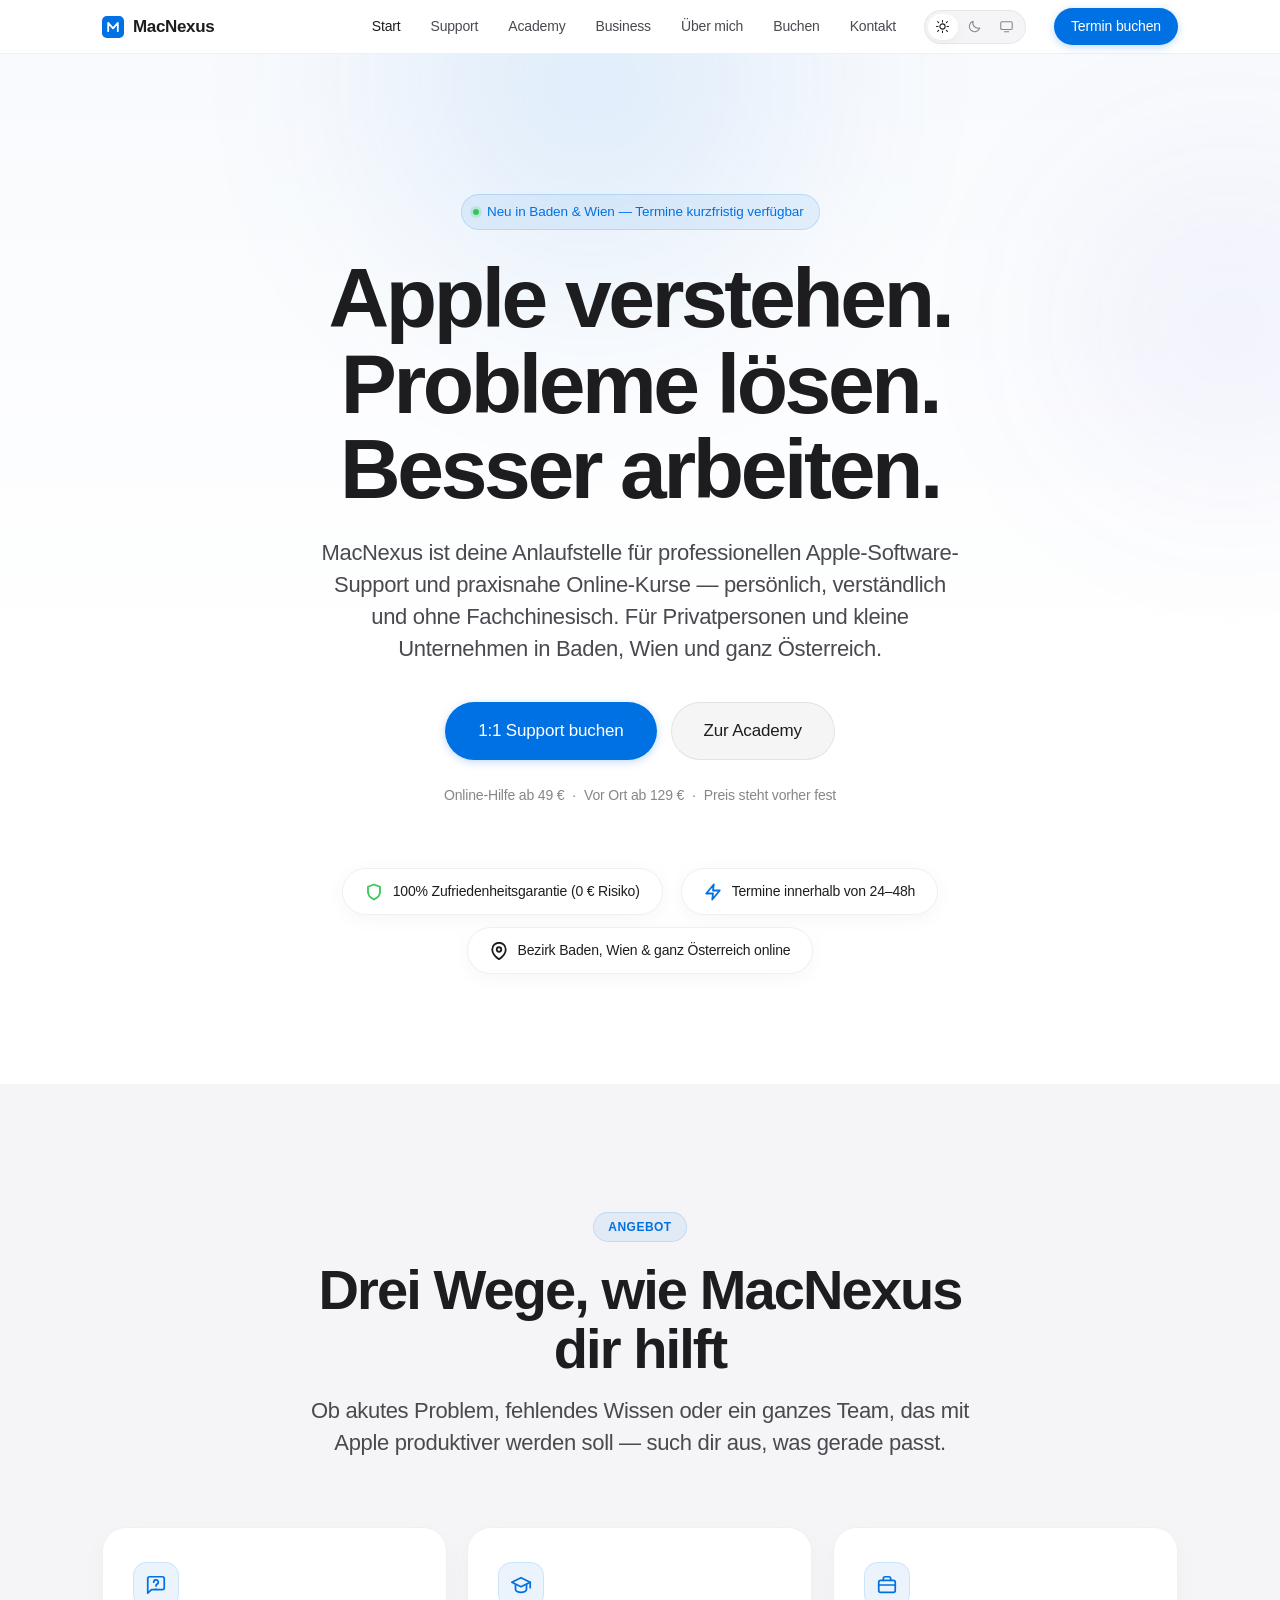
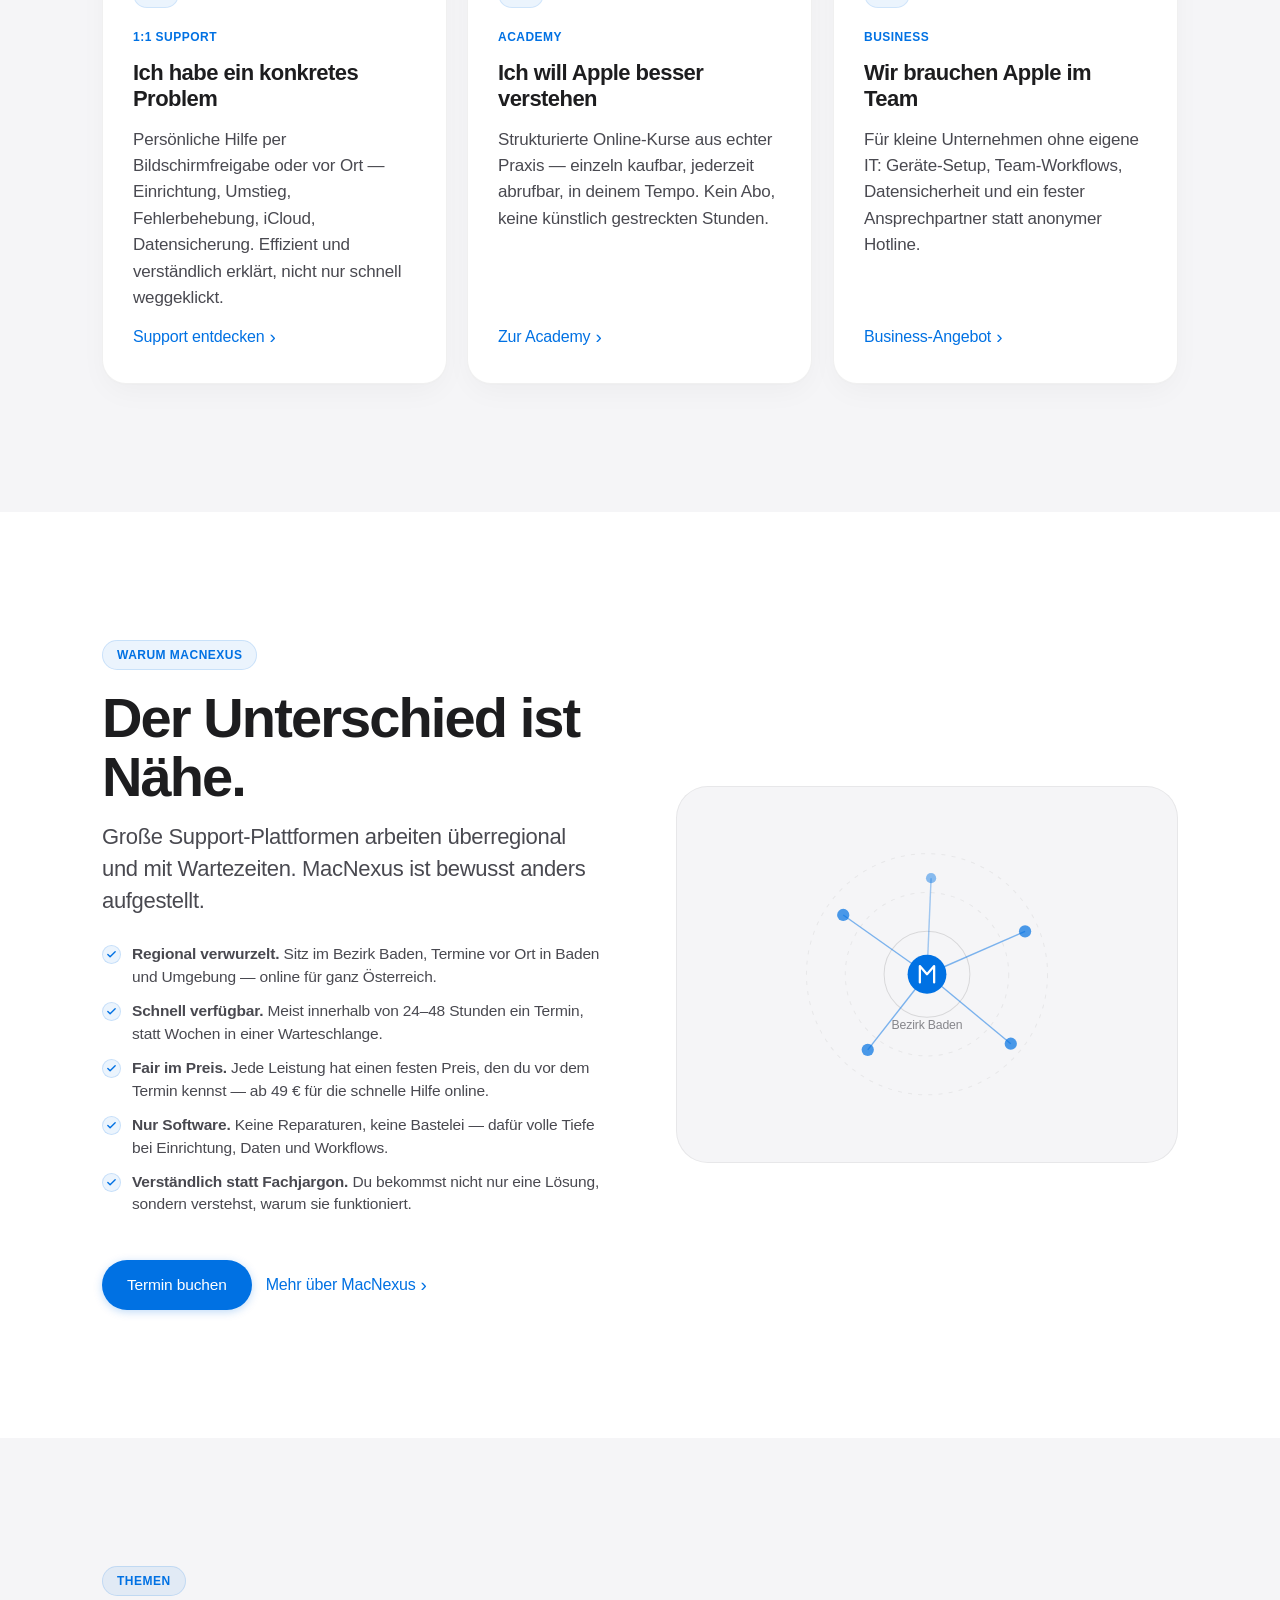
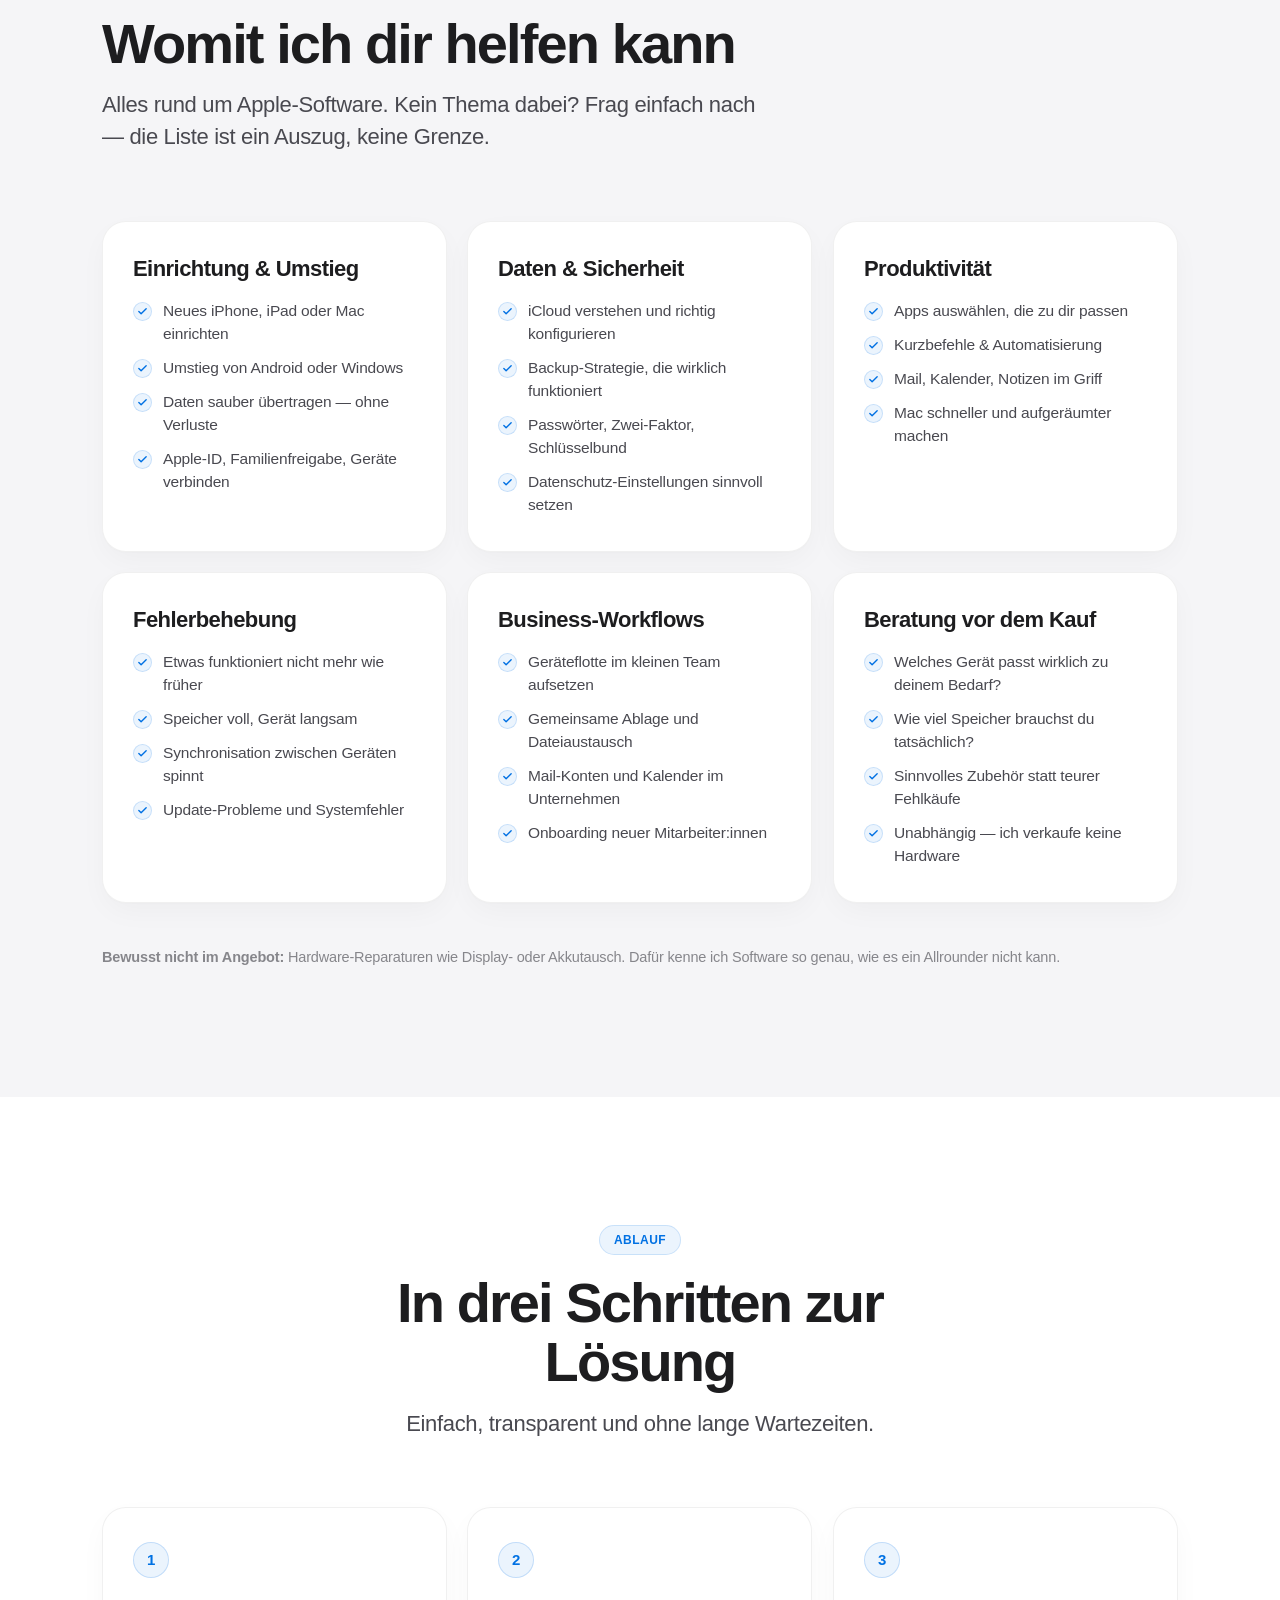
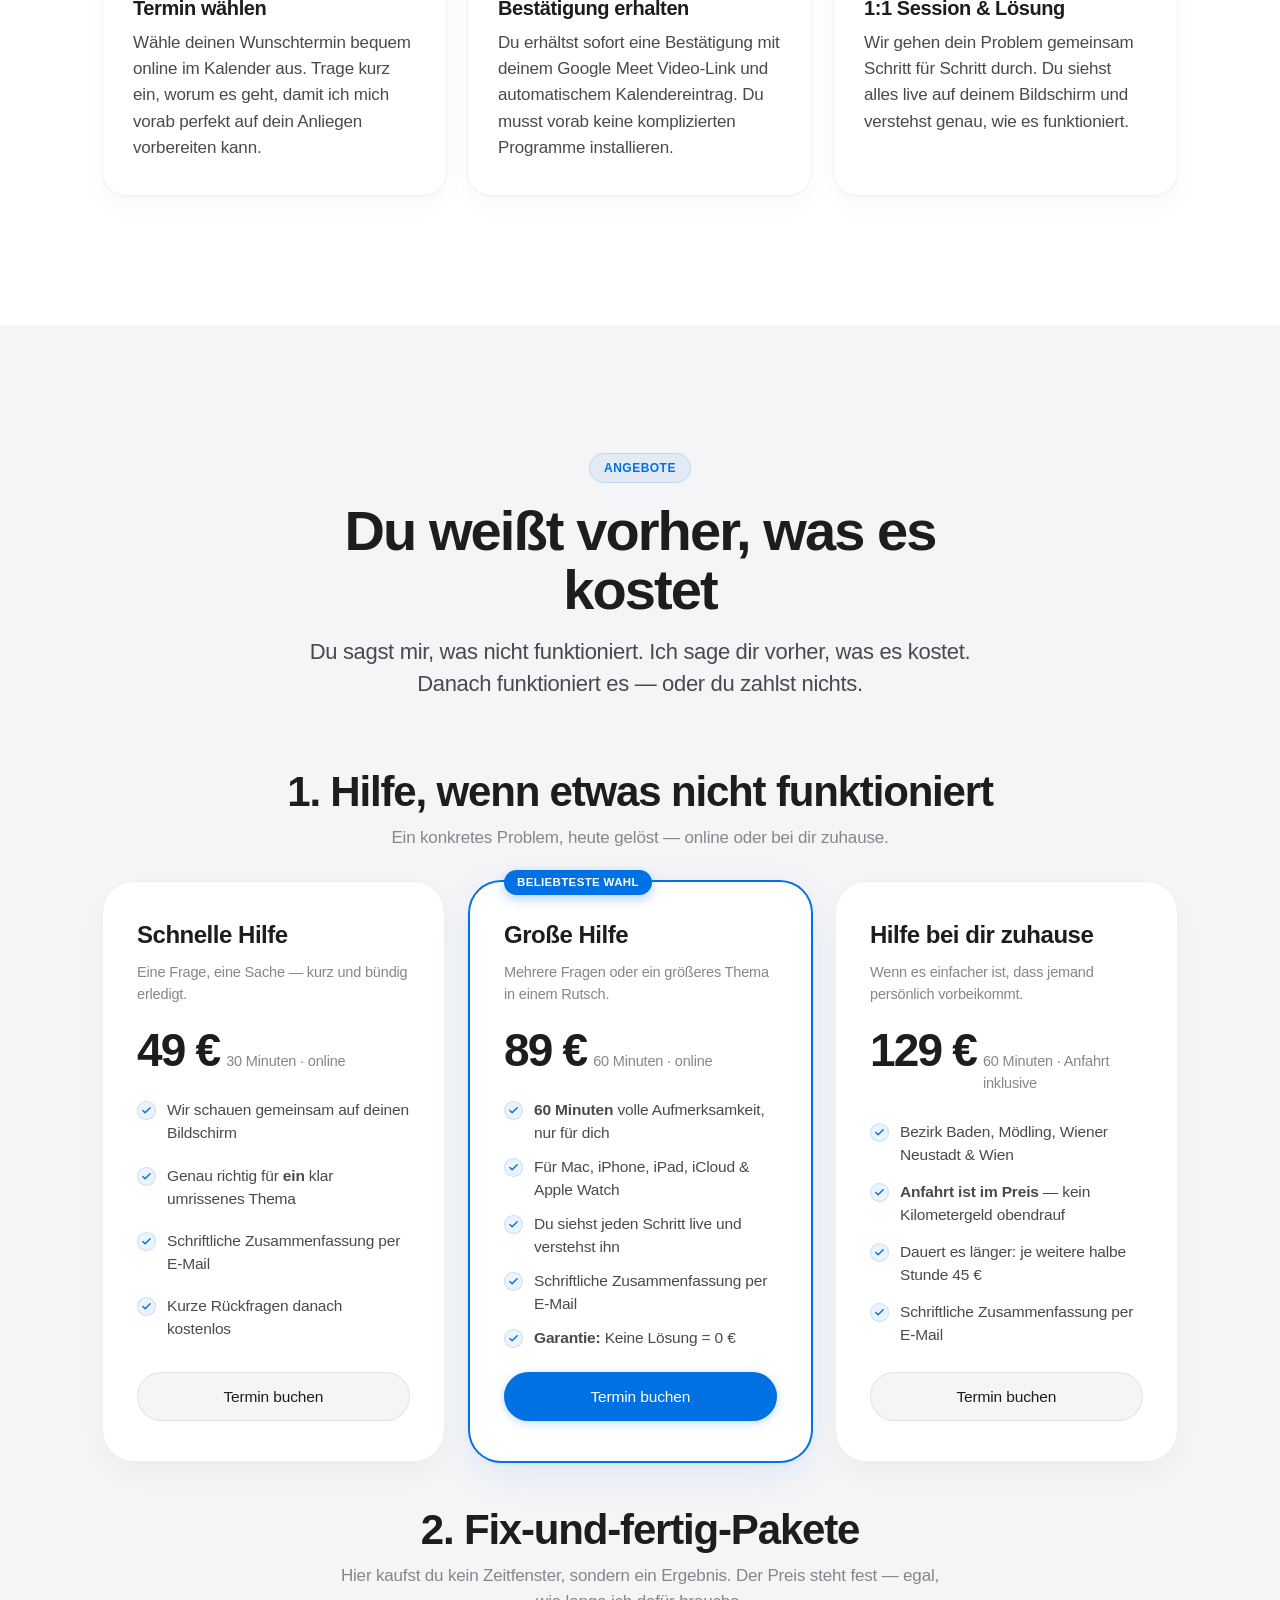
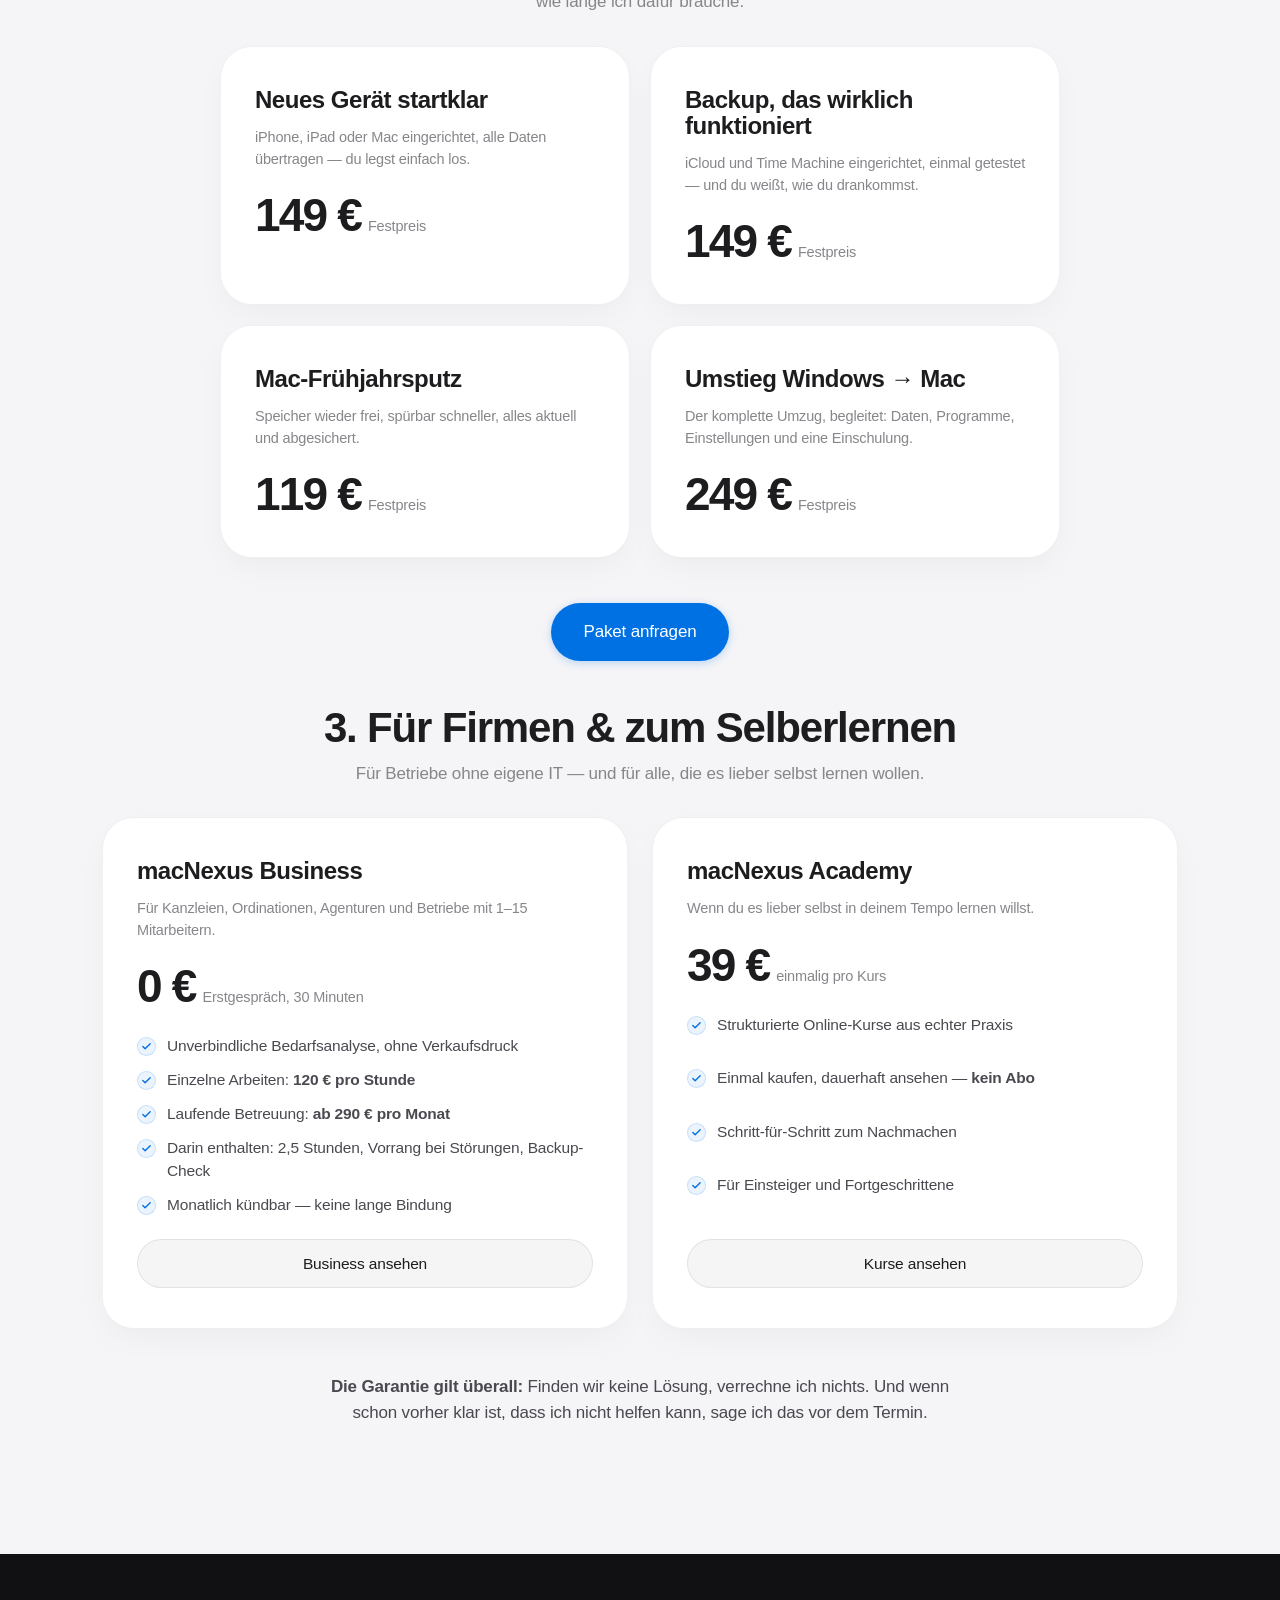
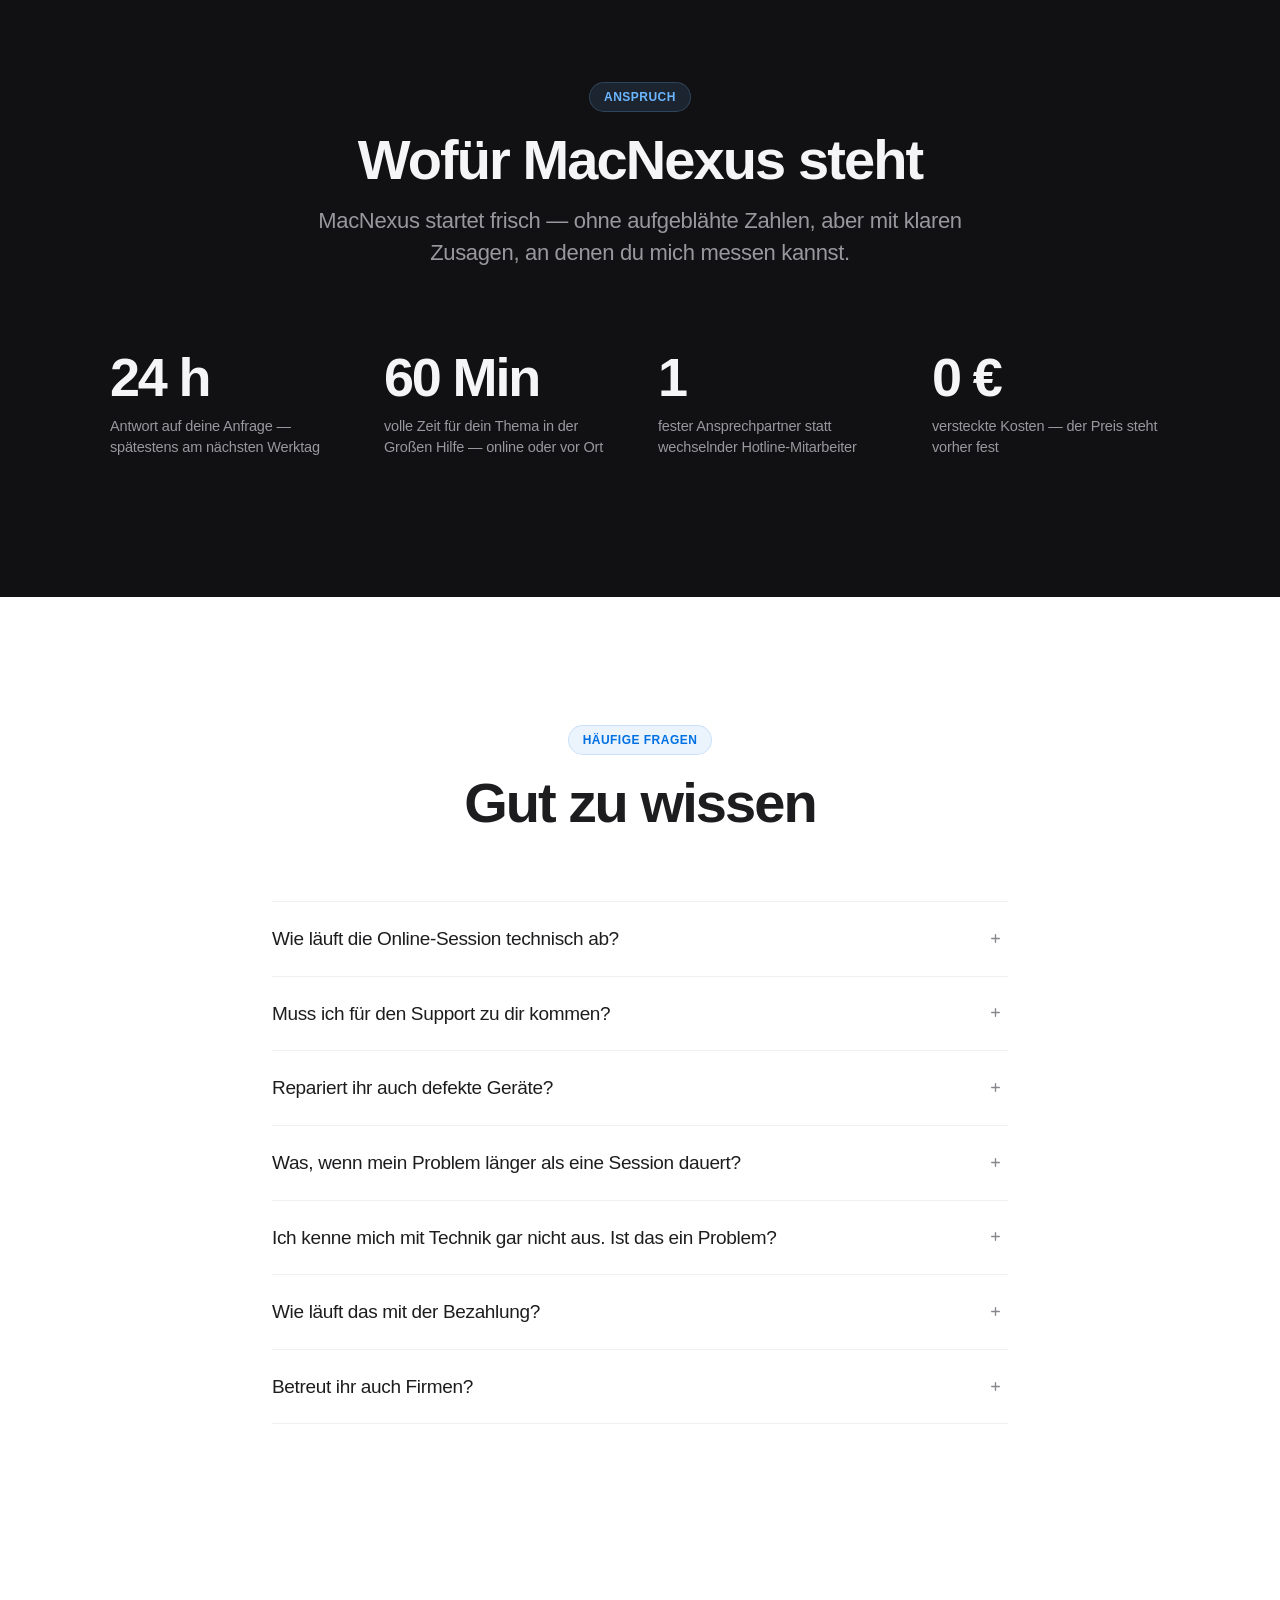
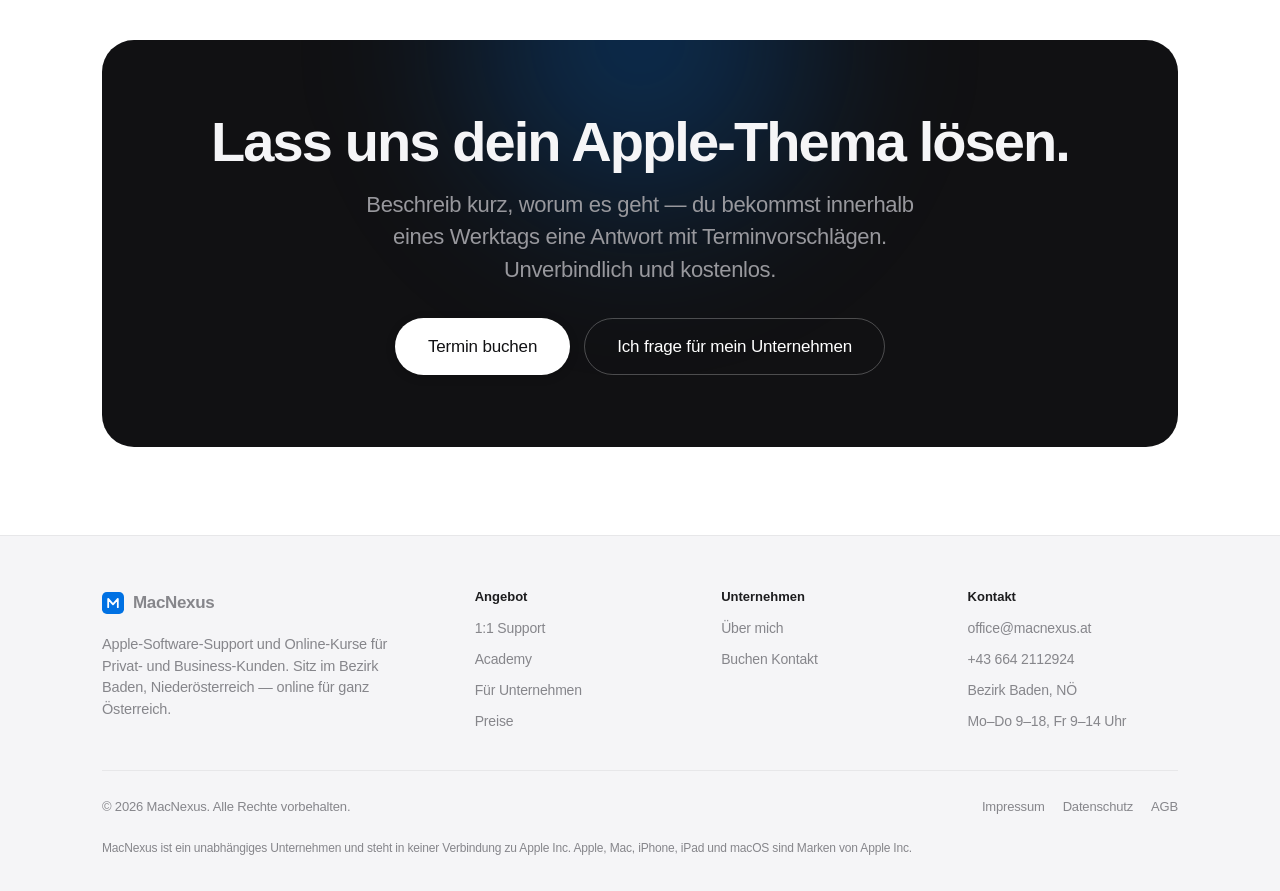
==== commit 315a4cbf: "Angebot neu strukturiert: klare Kategorien, höhere Preise Die 49,99-€-Pauschale für bis zu 60 Minute" ====
--- a/index.html
+++ b/index.html
@@ -11,7 +11,7 @@
 catch(e){document.documentElement.setAttribute("data-theme","light");}})();
 </script>
 <title>MacNexus — Apple Support & Academy in Baden und Wien</title>
-<meta name="description" content="Persönlicher 1:1 Apple-Software-Support und Online-Kurse für Privat- und Business-Kunden in Baden, Wien und ganz Österreich. Schnell verfügbar, verständlich erklärt, fair im Preis.">
+<meta name="description" content="Persönlicher 1:1 Apple-Support und Online-Kurse für Privat- und Business-Kunden in Baden, Wien und ganz Österreich. Online-Hilfe ab 49 €, vor Ort ab 129 €, Festpreis-Pakete ab 119 € — Preis vorher bekannt.">
 <meta name="theme-color" content="#ffffff" media="(prefers-color-scheme: light)">
 <meta name="theme-color" content="#000000" media="(prefers-color-scheme: dark)">
 <link rel="icon" href="data:image/svg+xml,%3Csvg xmlns='http://www.w3.org/2000/svg' viewBox='0 0 32 32'%3E%3Crect width='32' height='32' rx='7' fill='%230071e3'/%3E%3Cpath d='M9 22V10l7 8 7-8v12' stroke='white' stroke-width='2.6' fill='none' stroke-linecap='round' stroke-linejoin='round'/%3E%3C/svg%3E">
@@ -96,11 +96,11 @@
     </div>
 
     <p class="hero__note reveal" data-reveal-delay="260">
-      <span>49,99 € pro Session</span>
+      <span>Online-Hilfe ab 49 €</span>
       <span aria-hidden="true">·</span>
-      <span>60 Minuten</span>
+      <span>Vor Ort ab 129 €</span>
       <span aria-hidden="true">·</span>
-      <span>online oder vor Ort im Bezirk Baden</span>
+      <span>Preis steht vorher fest</span>
     </p>
 
     <!-- 3 Elegante Apple Trust-Pillen (Purer Minimalismus) -->
@@ -204,7 +204,7 @@
         <ul class="ticks mt-m">
           <li><strong>Regional verwurzelt.</strong> Sitz im Bezirk Baden, Termine vor Ort in Baden und Umgebung — online für ganz Österreich.</li>
           <li><strong>Schnell verfügbar.</strong> Meist innerhalb von 24–48 Stunden ein Termin, statt Wochen in einer Warteschlange.</li>
-          <li><strong>Fair im Preis.</strong> 49,99 € pro Session, transparent und ohne versteckte Zusatzkosten.</li>
+          <li><strong>Fair im Preis.</strong> Jede Leistung hat einen festen Preis, den du vor dem Termin kennst — ab 49 € für die schnelle Hilfe online.</li>
           <li><strong>Nur Software.</strong> Keine Reparaturen, keine Bastelei — dafür volle Tiefe bei Einrichtung, Daten und Workflows.</li>
           <li><strong>Verständlich statt Fachjargon.</strong> Du bekommst nicht nur eine Lösung, sondern verstehst, warum sie funktioniert.</li>
         </ul>
@@ -371,85 +371,180 @@
   <div class="wrap">
     <div class="section-head center reveal">
       <span class="eyebrow">Angebote</span>
-      <h2 class="h-1">Transparent und ohne Kleingedrucktes</h2>
+      <h2 class="h-1">Du weißt vorher, was es kostet</h2>
       <p class="lead">
-        Ein Preis, eine Leistung. Keine Abos, keine Mindestlaufzeit,
-        keine versteckten Zusatzkosten.
+        Du sagst mir, was nicht funktioniert. Ich sage dir vorher, was es kostet.
+        Danach funktioniert es — oder du zahlst nichts.
       </p>
     </div>
 
+    <h3 class="h-2 center mt-l reveal">1. Hilfe, wenn etwas nicht funktioniert</h3>
+    <p class="body center reveal" style="color:var(--c-text-muted);margin:10px auto 30px;max-width:620px">
+      Ein konkretes Problem, heute gelöst — online oder bei dir zuhause.
+    </p>
+
     <div class="price-grid">
-      <!-- 1:1 Support -->
-      <div class="price-card price-card--featured reveal">
-        <span class="price-card__tag">Beliebteste Wahl</span>
-        <div>
-          <h3 class="h-3">1:1 Support-Session</h3>
-          <p class="body-sm mt-s">Für alle konkreten Fragen, Probleme &amp; Einrichtungs-Hilfe.</p>
-        </div>
-        <div class="price-card__amount">
-          <b>49,99&nbsp;€</b>
-          <span>60 Minuten</span>
-        </div>
-        <ul class="ticks">
-          <li><strong>60 Minuten 1:1 Live-Hilfe</strong> per Bildschirmübertragung</li>
-          <li>Oder vor Ort im Bezirk Baden &amp; Umgebung</li>
-          <li>Für Mac, iPhone, iPad, iCloud &amp; Apple Watch</li>
+      <div class="price-card reveal">
+        <div>
+          <h3 class="h-3">Schnelle Hilfe</h3>
+          <p class="body-sm mt-s">Eine Frage, eine Sache — kurz und bündig erledigt.</p>
+        </div>
+        <div class="price-card__amount">
+          <b>49&nbsp;€</b>
+          <span>30 Minuten · online</span>
+        </div>
+        <ul class="ticks">
+          <li>Wir schauen gemeinsam auf deinen Bildschirm</li>
+          <li>Genau richtig für <strong>ein</strong> klar umrissenes Thema</li>
           <li>Schriftliche Zusammenfassung per E-Mail</li>
           <li>Kurze Rückfragen danach kostenlos</li>
-          <li><strong>Zufriedenheitsgarantie:</strong> Keine Lösung = 0 €</li>
-        </ul>
-        <a class="btn btn--primary btn--block" href="https://cal.com/macnexus/support" target="_blank" rel="noopener">Termin online buchen</a>
-        <p class="body-sm center" style="color:var(--c-text-muted);font-size:12px;margin:0">
-          🔒 Apple Pay, Kreditkarte, Klarna
-        </p>
-      </div>
-
-      <!-- Business -->
+        </ul>
+        <a class="btn btn--ghost btn--block" href="https://cal.com/macnexus/support" target="_blank" rel="noopener">Termin buchen</a>
+      </div>
+
+      <div class="price-card price-card--featured reveal" data-reveal-delay="80">
+        <span class="price-card__tag">Beliebteste Wahl</span>
+        <div>
+          <h3 class="h-3">Große Hilfe</h3>
+          <p class="body-sm mt-s">Mehrere Fragen oder ein größeres Thema in einem Rutsch.</p>
+        </div>
+        <div class="price-card__amount">
+          <b>89&nbsp;€</b>
+          <span>60 Minuten · online</span>
+        </div>
+        <ul class="ticks">
+          <li><strong>60 Minuten</strong> volle Aufmerksamkeit, nur für dich</li>
+          <li>Für Mac, iPhone, iPad, iCloud &amp; Apple Watch</li>
+          <li>Du siehst jeden Schritt live und verstehst ihn</li>
+          <li>Schriftliche Zusammenfassung per E-Mail</li>
+          <li><strong>Garantie:</strong> Keine Lösung = 0 €</li>
+        </ul>
+        <a class="btn btn--primary btn--block" href="https://cal.com/macnexus/support" target="_blank" rel="noopener">Termin buchen</a>
+      </div>
+
+      <div class="price-card reveal" data-reveal-delay="160">
+        <div>
+          <h3 class="h-3">Hilfe bei dir zuhause</h3>
+          <p class="body-sm mt-s">Wenn es einfacher ist, dass jemand persönlich vorbeikommt.</p>
+        </div>
+        <div class="price-card__amount">
+          <b>129&nbsp;€</b>
+          <span>60 Minuten · Anfahrt inklusive</span>
+        </div>
+        <ul class="ticks">
+          <li>Bezirk Baden, Mödling, Wiener Neustadt &amp; Wien</li>
+          <li><strong>Anfahrt ist im Preis</strong> — kein Kilometergeld obendrauf</li>
+          <li>Dauert es länger: je weitere halbe Stunde 45 €</li>
+          <li>Schriftliche Zusammenfassung per E-Mail</li>
+        </ul>
+        <a class="btn btn--ghost btn--block" href="https://cal.com/macnexus/support" target="_blank" rel="noopener">Termin buchen</a>
+      </div>
+    </div>
+
+    <h3 class="h-2 center mt-l reveal">2. Fix-und-fertig-Pakete</h3>
+    <p class="body center reveal" style="color:var(--c-text-muted);margin:10px auto 30px;max-width:620px">
+      Hier kaufst du kein Zeitfenster, sondern ein Ergebnis. Der Preis steht fest —
+      egal, wie lange ich dafür brauche.
+    </p>
+
+    <div class="grid grid--2" style="max-width:840px;margin-inline:auto">
+      <div class="price-card reveal">
+        <div>
+          <h3 class="h-3">Neues Gerät startklar</h3>
+          <p class="body-sm mt-s">iPhone, iPad oder Mac eingerichtet, alle Daten übertragen — du legst einfach los.</p>
+        </div>
+        <div class="price-card__amount">
+          <b>149&nbsp;€</b>
+          <span>Festpreis</span>
+        </div>
+      </div>
+
       <div class="price-card reveal" data-reveal-delay="80">
         <div>
-          <h3 class="h-3">Business-Erstgespräch</h3>
-          <p class="body-sm mt-s">Für Unternehmen, Kanzleien, Praxen &amp; Selbstständige.</p>
+          <h3 class="h-3">Backup, das wirklich funktioniert</h3>
+          <p class="body-sm mt-s">iCloud und Time Machine eingerichtet, einmal getestet — und du weißt, wie du drankommst.</p>
+        </div>
+        <div class="price-card__amount">
+          <b>149&nbsp;€</b>
+          <span>Festpreis</span>
+        </div>
+      </div>
+
+      <div class="price-card reveal" data-reveal-delay="160">
+        <div>
+          <h3 class="h-3">Mac-Frühjahrsputz</h3>
+          <p class="body-sm mt-s">Speicher wieder frei, spürbar schneller, alles aktuell und abgesichert.</p>
+        </div>
+        <div class="price-card__amount">
+          <b>119&nbsp;€</b>
+          <span>Festpreis</span>
+        </div>
+      </div>
+
+      <div class="price-card reveal" data-reveal-delay="240">
+        <div>
+          <h3 class="h-3">Umstieg Windows → Mac</h3>
+          <p class="body-sm mt-s">Der komplette Umzug, begleitet: Daten, Programme, Einstellungen und eine Einschulung.</p>
+        </div>
+        <div class="price-card__amount">
+          <b>249&nbsp;€</b>
+          <span>Festpreis</span>
+        </div>
+      </div>
+    </div>
+
+    <div class="center mt-l reveal">
+      <a class="btn btn--primary btn--lg" href="https://cal.com/macnexus/support" target="_blank" rel="noopener">Paket anfragen</a>
+    </div>
+
+    <h3 class="h-2 center mt-l reveal">3. Für Firmen &amp; zum Selberlernen</h3>
+    <p class="body center reveal" style="color:var(--c-text-muted);margin:10px auto 30px;max-width:620px">
+      Für Betriebe ohne eigene IT — und für alle, die es lieber selbst lernen wollen.
+    </p>
+
+    <div class="price-grid">
+      <div class="price-card reveal">
+        <div>
+          <h3 class="h-3">macNexus Business</h3>
+          <p class="body-sm mt-s">Für Kanzleien, Ordinationen, Agenturen und Betriebe mit 1–15 Mitarbeitern.</p>
         </div>
         <div class="price-card__amount">
           <b>0&nbsp;€</b>
-          <span>kostenlos · 30 Min</span>
-        </div>
-        <ul class="ticks">
-          <li>Unverbindliche 30-minütige Bedarfsanalyse</li>
-          <li>Geräte-Setup, Sicherheit &amp; Backup im Team</li>
-          <li>Workflows optimieren, Schnittstellen prüfen</li>
-          <li>Fester Ansprechpartner statt anonymer Hotline</li>
-          <li>Individuelle Betreuung nach Maß</li>
-        </ul>
-        <a class="btn btn--ghost btn--block" href="https://cal.com/macnexus/business" target="_blank" rel="noopener">Erstgespräch buchen</a>
-        <p class="body-sm center" style="color:var(--c-text-muted);font-size:12px;margin:0">
-          100% unverbindlich
-        </p>
-      </div>
-
-      <!-- Academy -->
-      <div class="price-card reveal" data-reveal-delay="160">
+          <span>Erstgespräch, 30 Minuten</span>
+        </div>
+        <ul class="ticks">
+          <li>Unverbindliche Bedarfsanalyse, ohne Verkaufsdruck</li>
+          <li>Einzelne Arbeiten: <strong>120 € pro Stunde</strong></li>
+          <li>Laufende Betreuung: <strong>ab 290 € pro Monat</strong></li>
+          <li>Darin enthalten: 2,5 Stunden, Vorrang bei Störungen, Backup-Check</li>
+          <li>Monatlich kündbar — keine lange Bindung</li>
+        </ul>
+        <a class="btn btn--ghost btn--block" href="business.html">Business ansehen</a>
+      </div>
+
+      <div class="price-card reveal" data-reveal-delay="80">
         <div>
           <h3 class="h-3">macNexus Academy</h3>
           <p class="body-sm mt-s">Wenn du es lieber selbst in deinem Tempo lernen willst.</p>
         </div>
         <div class="price-card__amount">
-          <b>ab 30&nbsp;€</b>
+          <b>39&nbsp;€</b>
           <span>einmalig pro Kurs</span>
         </div>
         <ul class="ticks">
           <li>Strukturierte Online-Kurse aus echter Praxis</li>
-          <li>Einzeln kaufbar — <strong>kein Abo</strong></li>
-          <li>Dauerhafter Zugriff auf alle Videos &amp; Updates</li>
+          <li>Einmal kaufen, dauerhaft ansehen — <strong>kein Abo</strong></li>
+          <li>Schritt-für-Schritt zum Nachmachen</li>
           <li>Für Einsteiger und Fortgeschrittene</li>
-          <li>Schritt-für-Schritt-Guides zum Nachmachen</li>
         </ul>
         <a class="btn btn--ghost btn--block" href="academy.html">Kurse ansehen</a>
-        <p class="body-sm center" style="color:var(--c-text-muted);font-size:12px;margin:0">
-          In Kürze verfügbar
-        </p>
-      </div>
-    </div>
+      </div>
+    </div>
+
+    <p class="body center mt-l reveal" style="max-width:640px;margin-inline:auto">
+      <strong>Die Garantie gilt überall:</strong> Finden wir keine Lösung, verrechne ich nichts.
+      Und wenn schon vorher klar ist, dass ich nicht helfen kann, sage ich das vor dem Termin.
+    </p>
   </div>
 </section>
 
@@ -472,7 +567,7 @@
       </div>
       <div class="stat reveal" data-reveal-delay="80">
         <div class="stat__num">60&nbsp;Min</div>
-        <p class="stat__label">Zeit pro Session, in der dein Thema wirklich gelöst wird</p>
+        <p class="stat__label">volle Zeit für dein Thema in der Großen Hilfe — online oder vor Ort</p>
       </div>
       <div class="stat reveal" data-reveal-delay="160">
         <div class="stat__num">1</div>
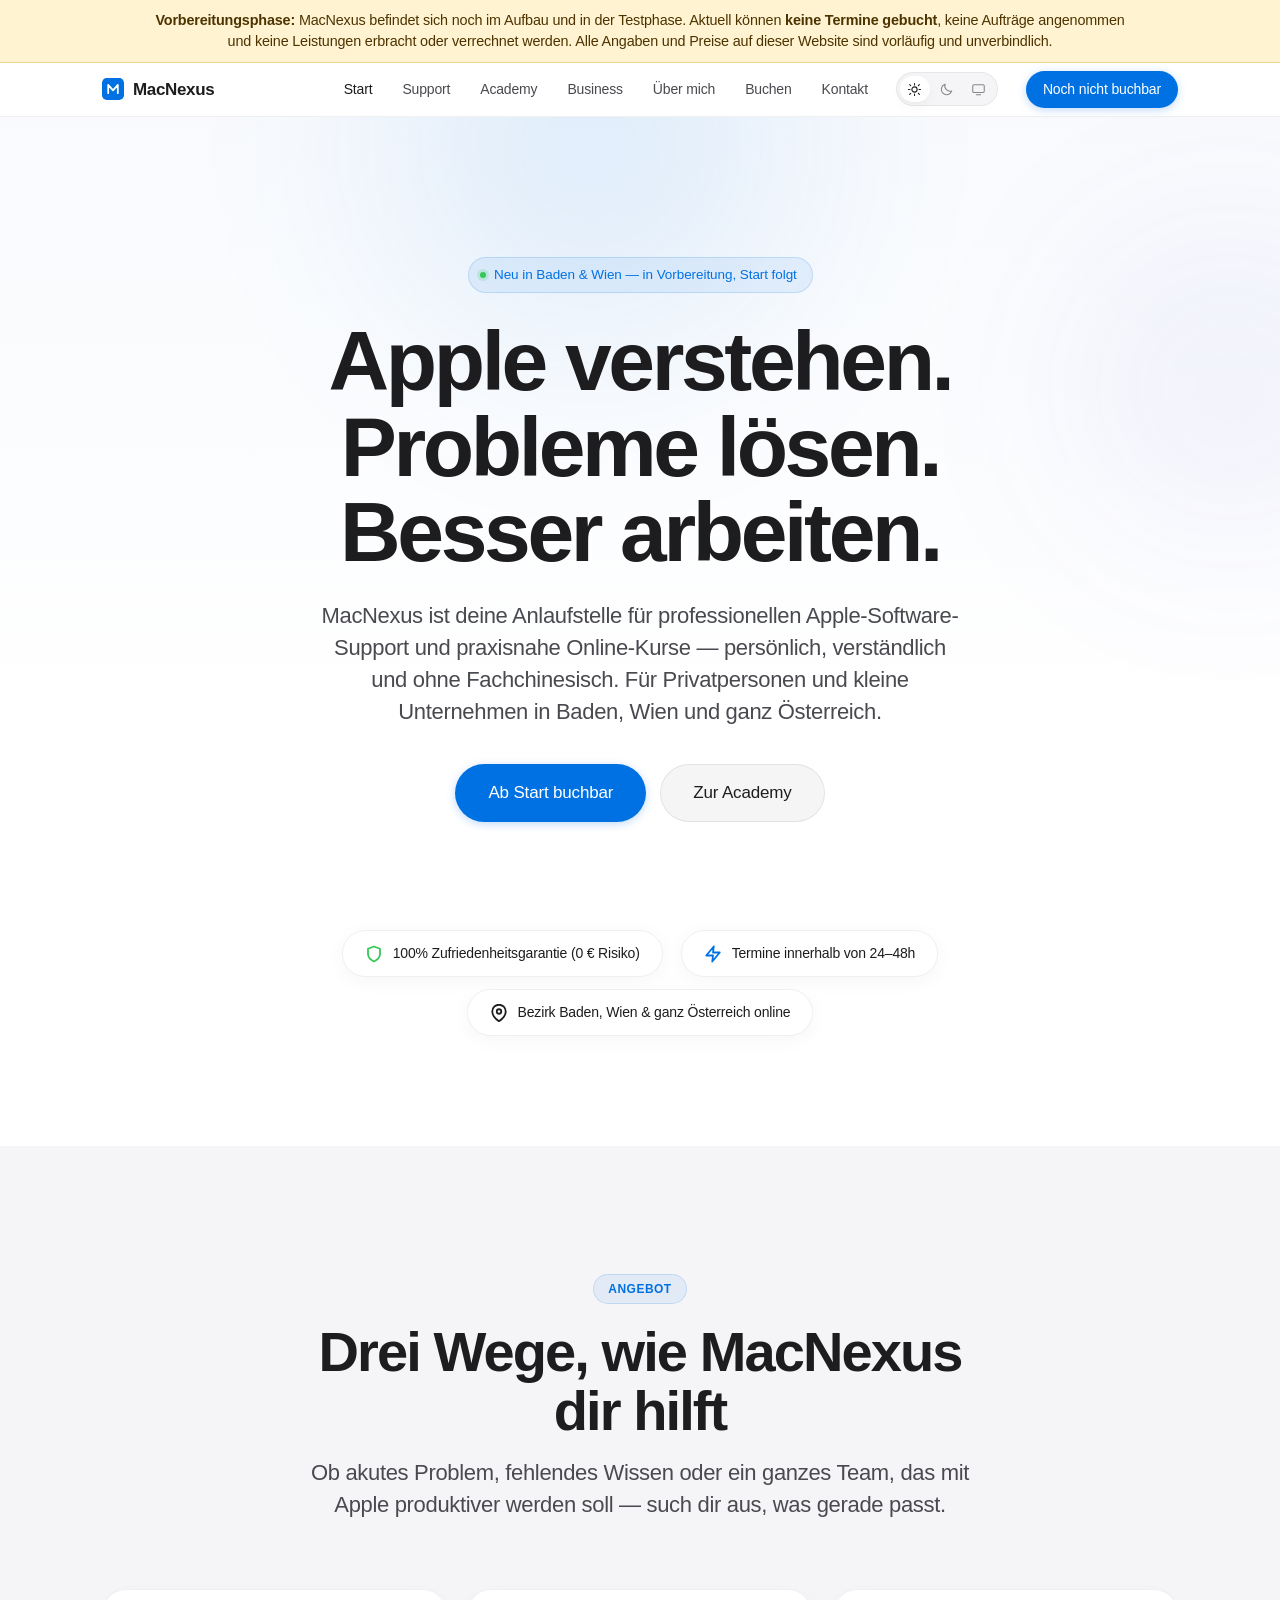
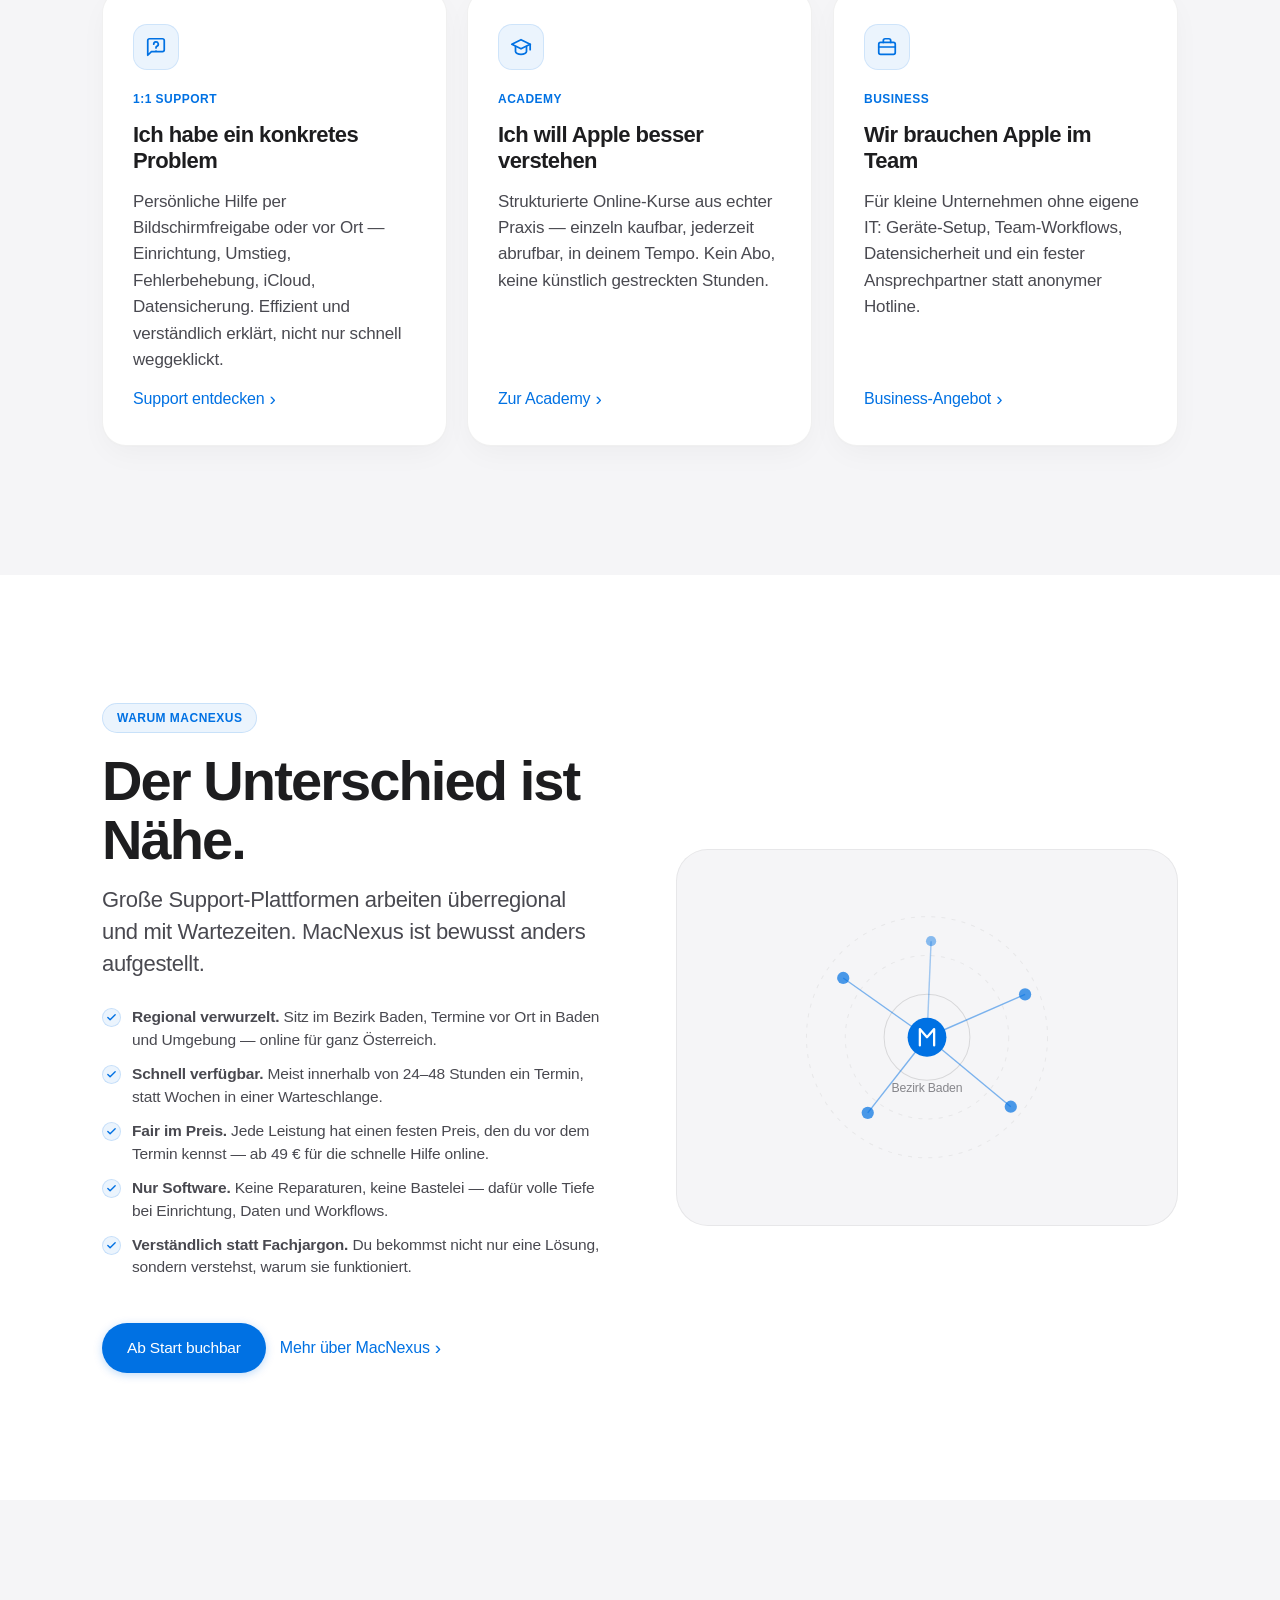
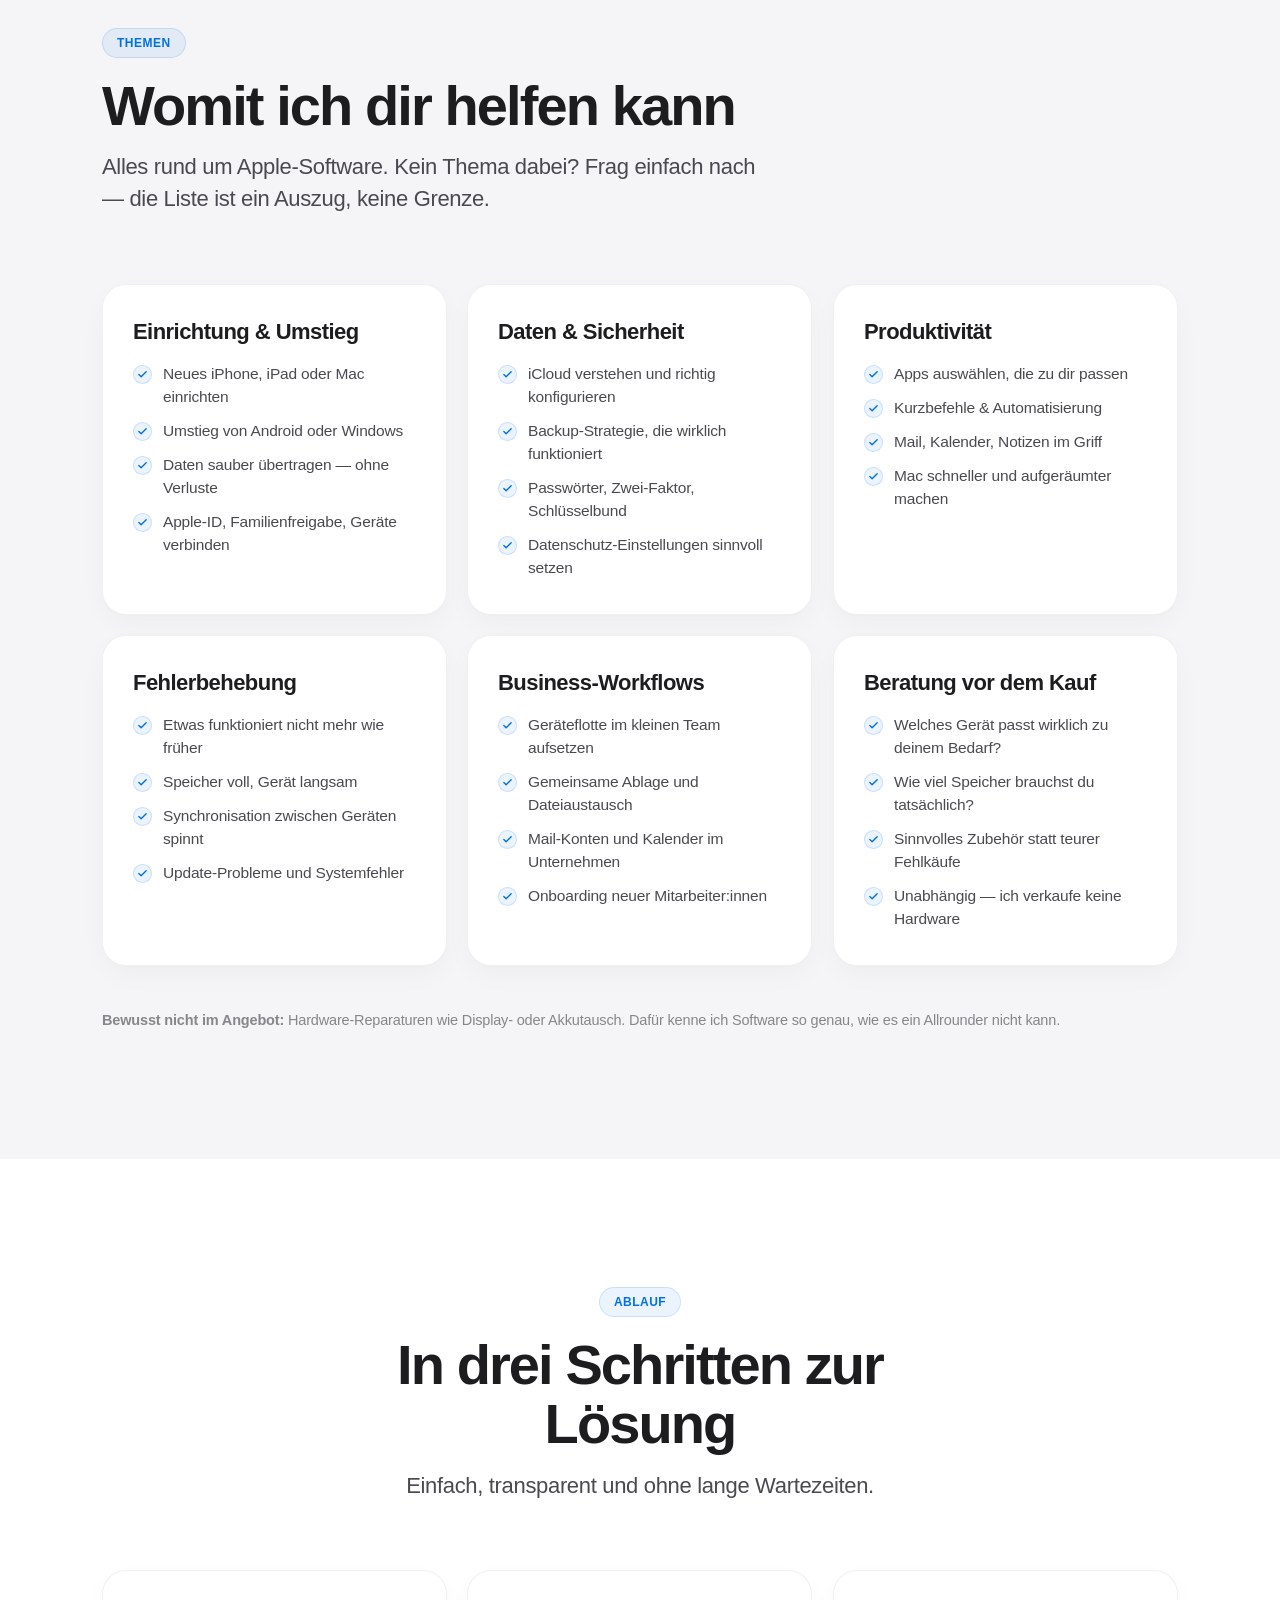
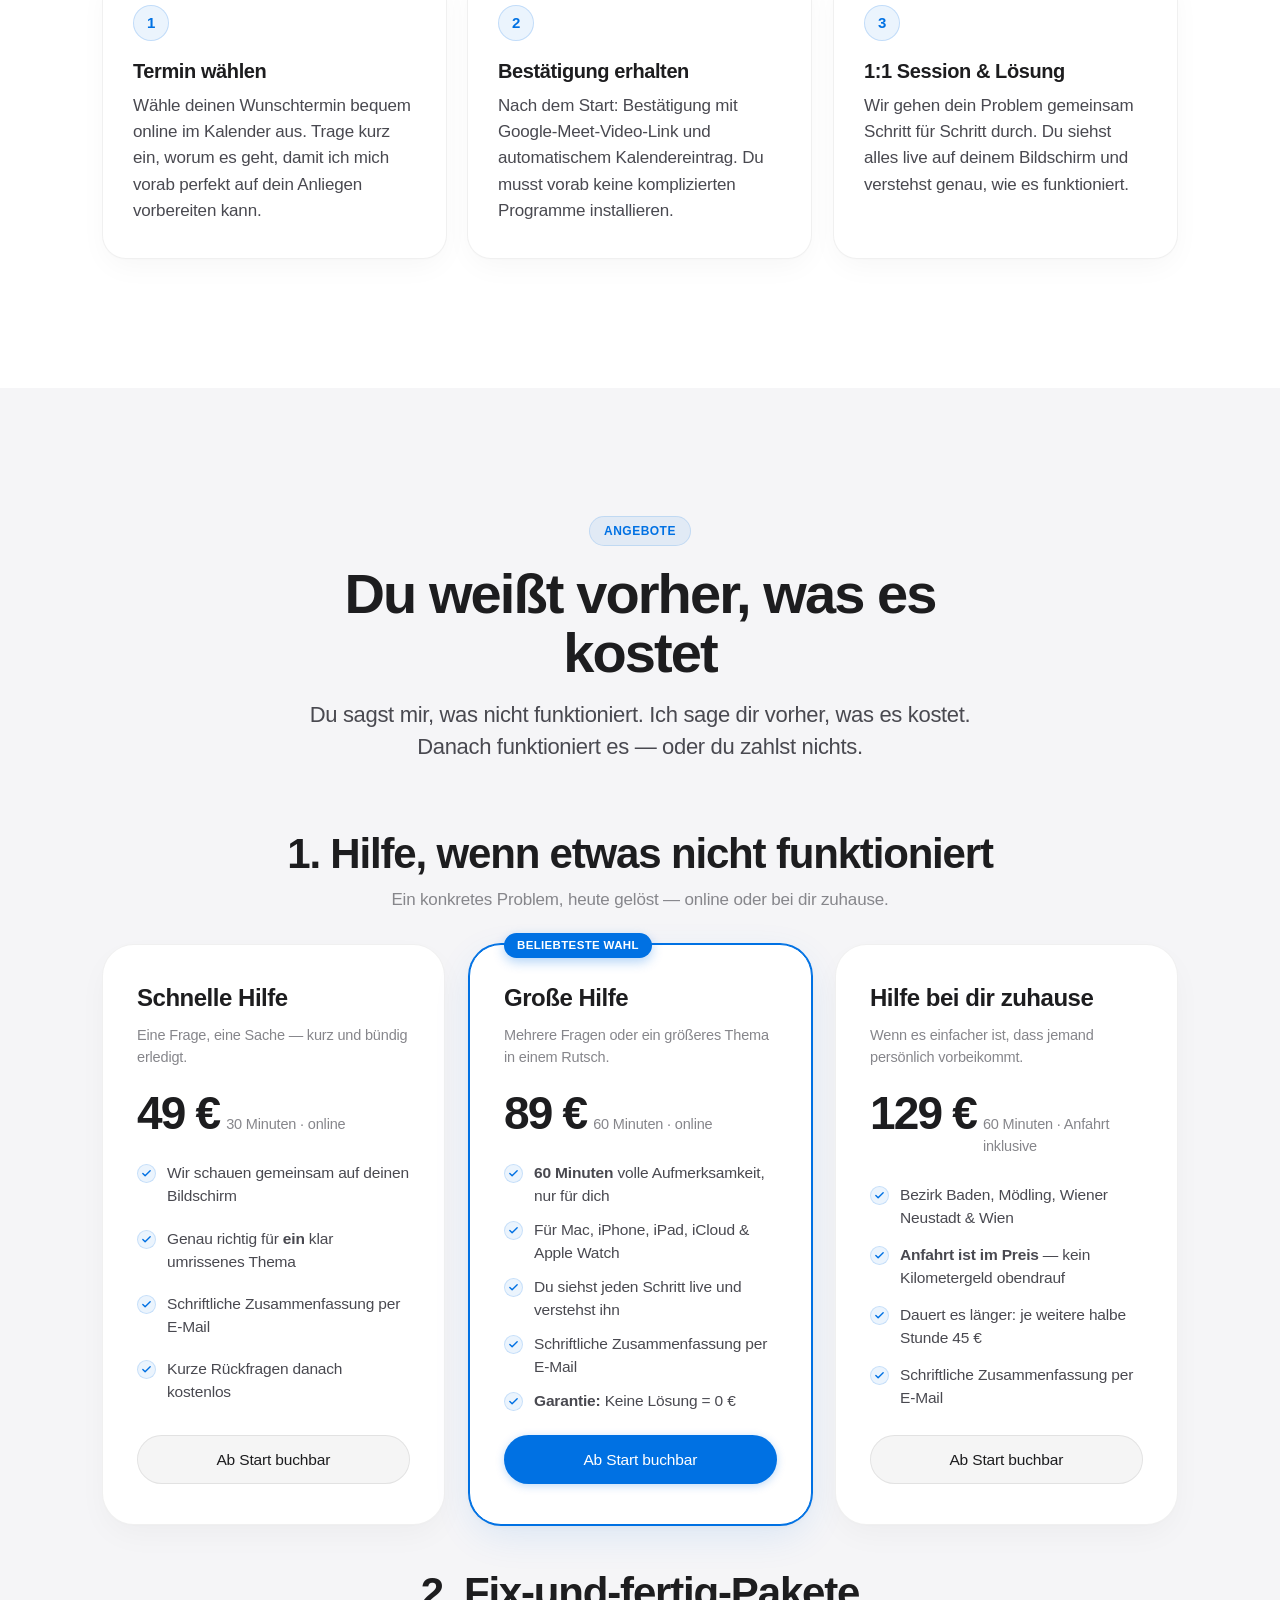
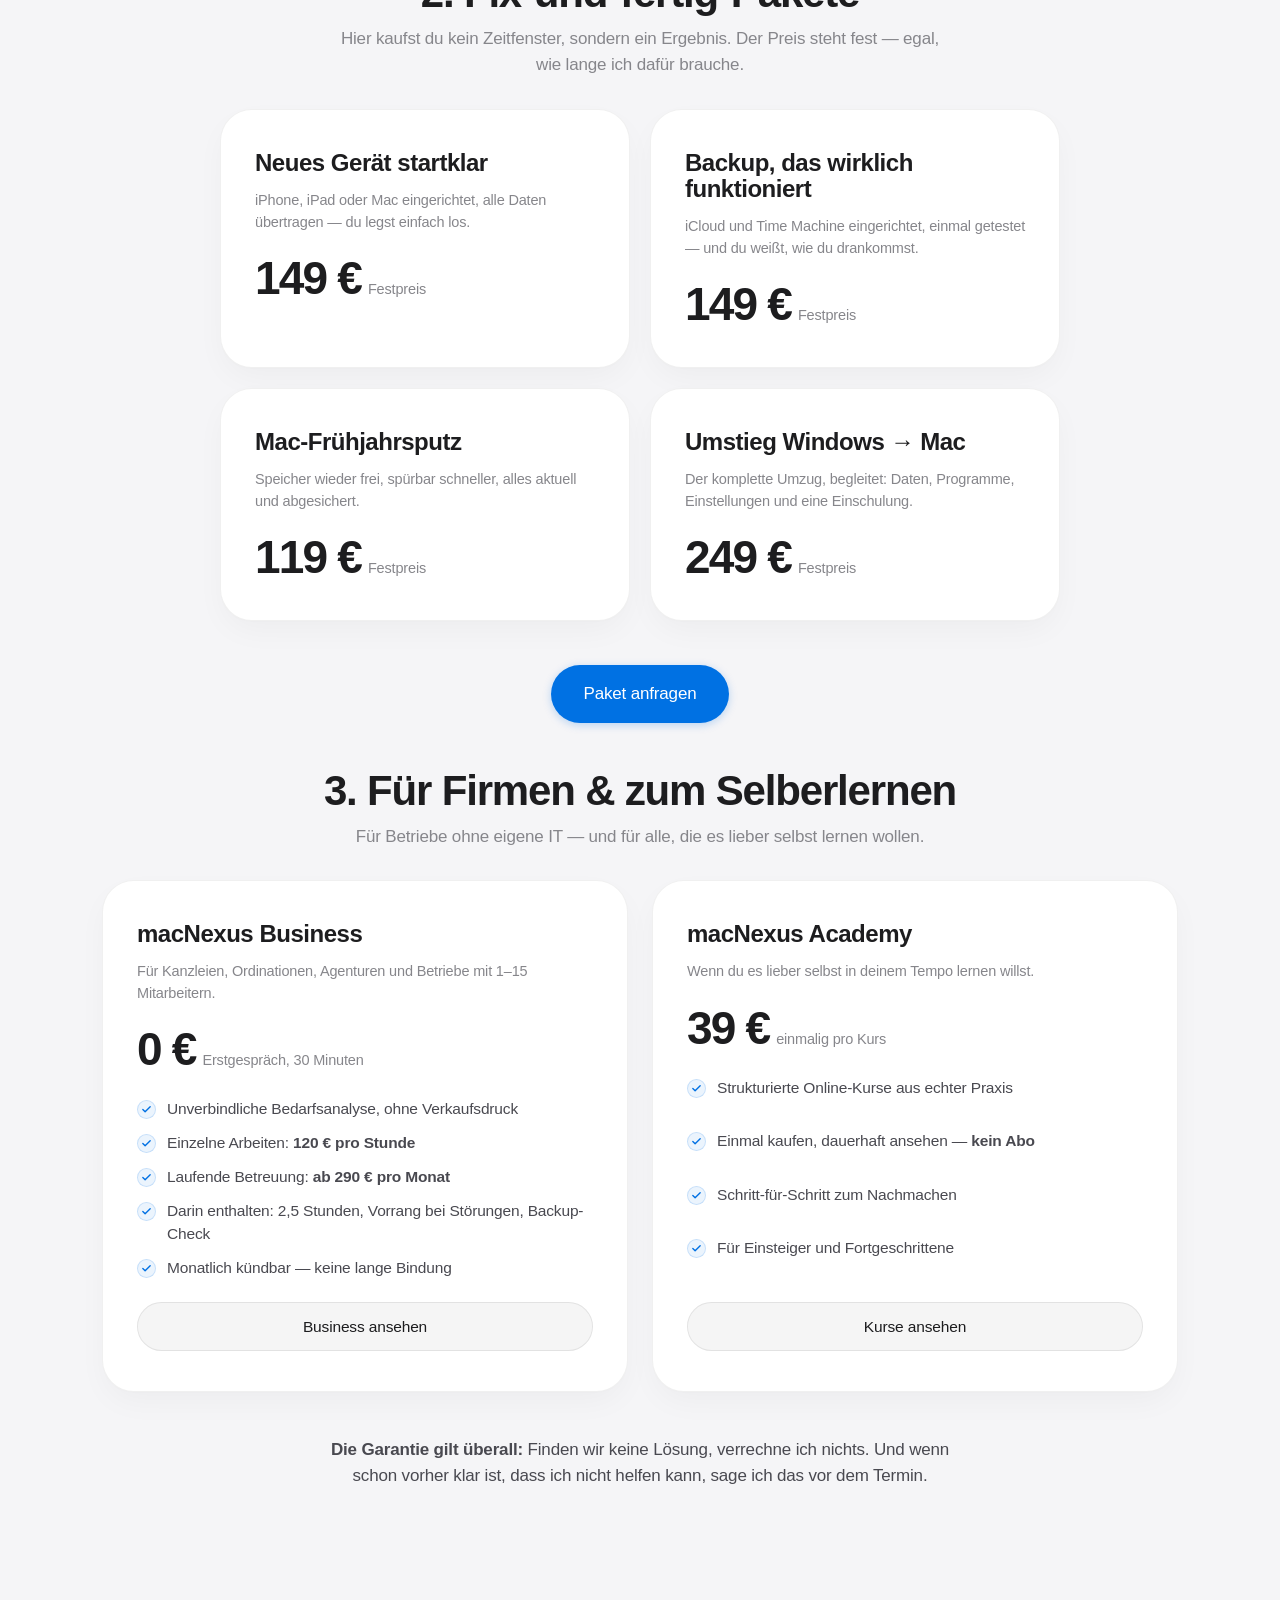
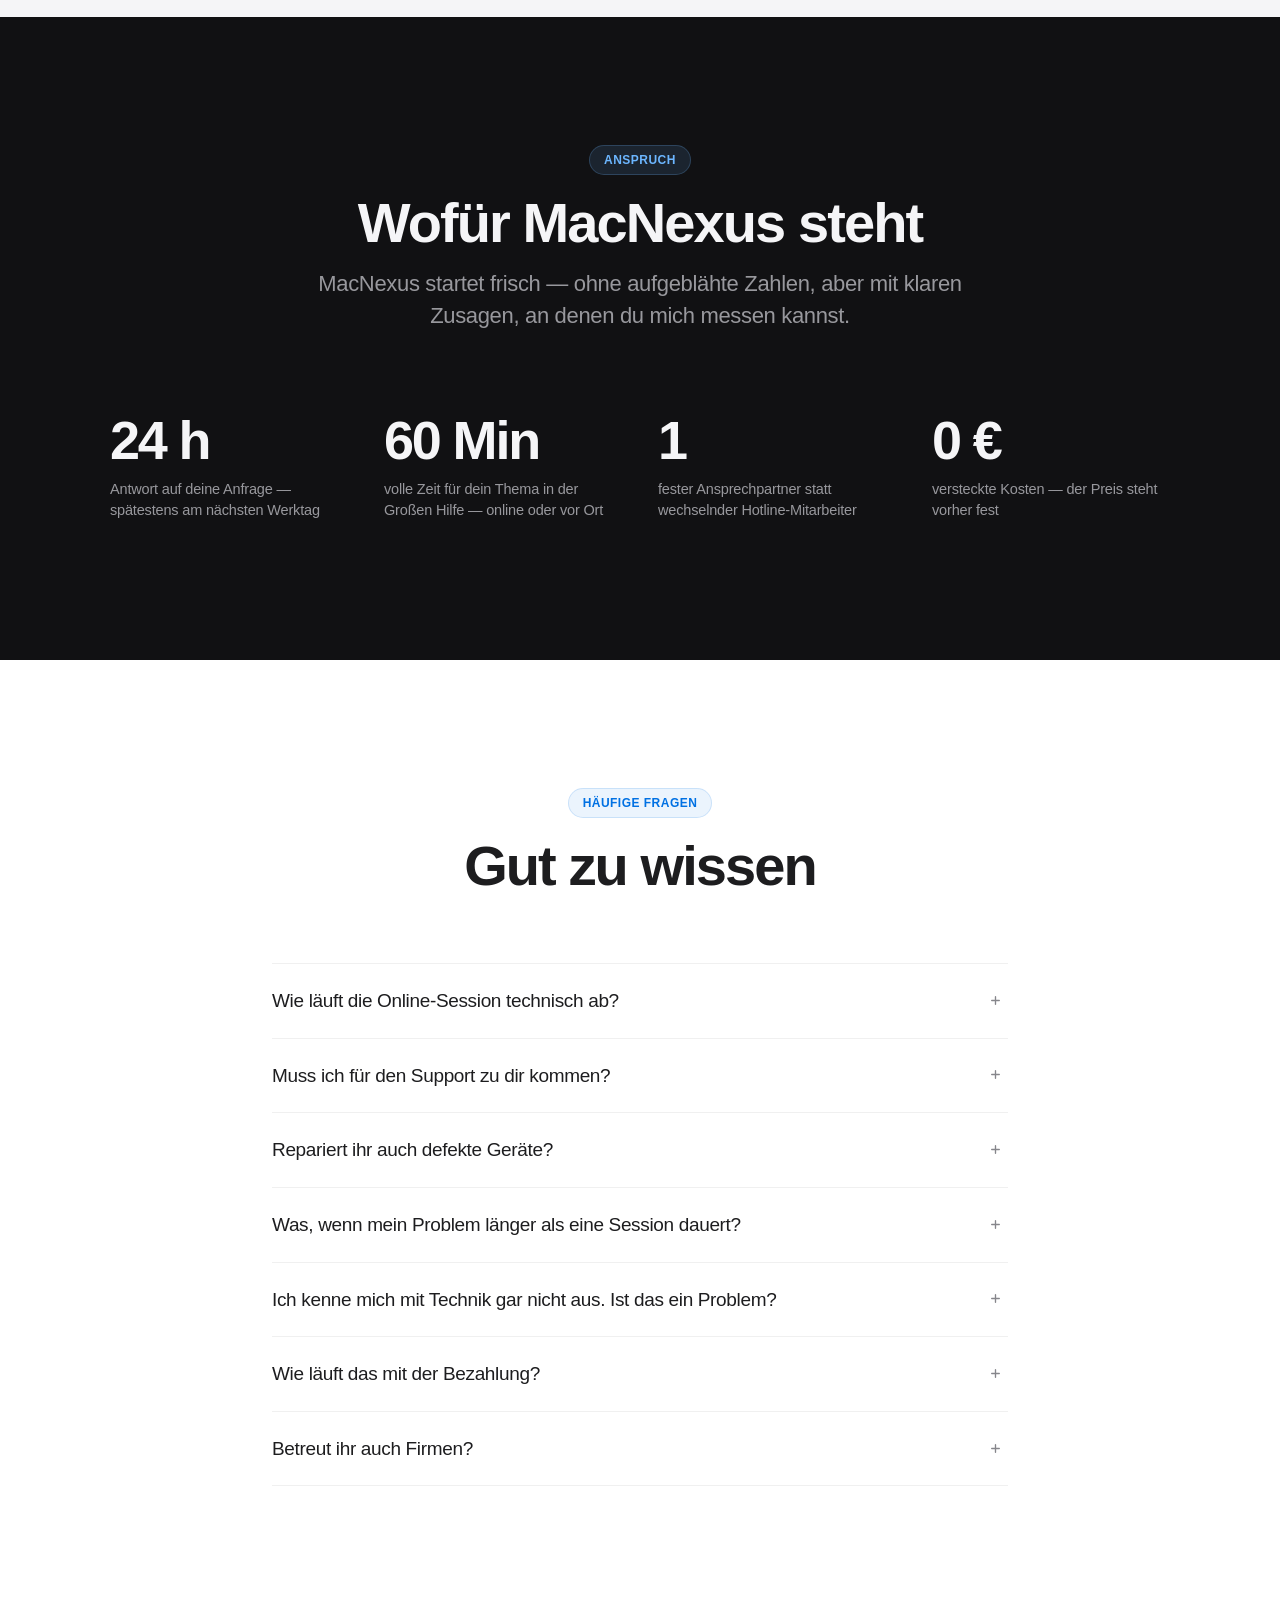
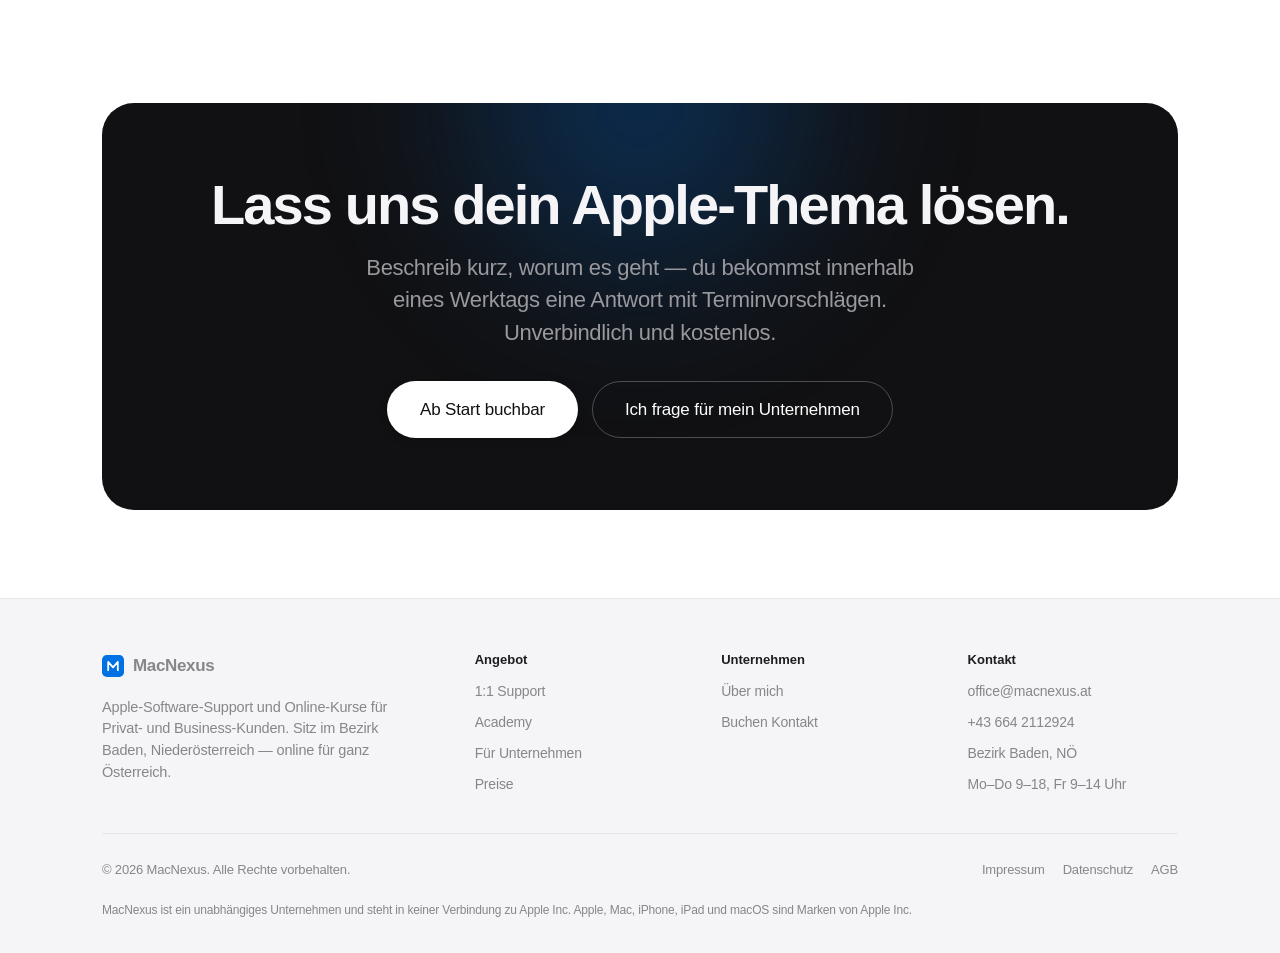
==== commit f8174750: "Vorbereitungsphase: Hinweisband auf allen Seiten, Buchung gesperrt Website zeigt klar, dass MacNexus" ====
--- a/index.html
+++ b/index.html
@@ -15,11 +15,18 @@
 <meta name="theme-color" content="#ffffff" media="(prefers-color-scheme: light)">
 <meta name="theme-color" content="#000000" media="(prefers-color-scheme: dark)">
 <link rel="icon" href="data:image/svg+xml,%3Csvg xmlns='http://www.w3.org/2000/svg' viewBox='0 0 32 32'%3E%3Crect width='32' height='32' rx='7' fill='%230071e3'/%3E%3Cpath d='M9 22V10l7 8 7-8v12' stroke='white' stroke-width='2.6' fill='none' stroke-linecap='round' stroke-linejoin='round'/%3E%3C/svg%3E">
-<link rel="stylesheet" href="assets/css/style.css?v=7">
+<link rel="stylesheet" href="assets/css/style.css?v=8">
 </head>
 <body>
 
 <a class="skip-link" href="#main">Zum Inhalt springen</a>
+
+<div class="vorb-banner" role="note">
+  <p><strong>Vorbereitungsphase:</strong> MacNexus befindet sich noch im Aufbau und in der Testphase.
+  Aktuell können <strong>keine Termine gebucht</strong>, keine Aufträge angenommen und keine Leistungen erbracht
+  oder verrechnet werden. Alle Angaben und Preise auf dieser Website sind vorläufig und unverbindlich.</p>
+</div>
+
 
 <!-- ================= NAVIGATION ================= -->
 <header class="nav">
@@ -60,7 +67,7 @@
           <svg viewBox="0 0 24 24" aria-hidden="true"><rect x="2.8" y="4.4" width="18.4" height="12.4" rx="2"/><path d="M8.6 20.4h6.8"/></svg>
         </button>
       </div>
-      <a class="btn btn--primary nav__cta" href="buchen.html" data-booking="support" data-booking-label="Termin buchen">Termin buchen</a>
+      <a class="btn btn--primary nav__cta" href="buchen.html" data-booking="support">Noch nicht buchbar</a>
     </div>
   </div>
 </header>
@@ -75,7 +82,7 @@
   <div class="wrap hero__inner">
     <span class="badge reveal">
       <span class="badge__dot"></span>
-      Neu in Baden &amp; Wien — Termine kurzfristig verfügbar
+      Neu in Baden &amp; Wien — in Vorbereitung, Start folgt
     </span>
 
     <h1 class="h-display reveal" data-reveal-delay="60">
@@ -91,7 +98,7 @@
     </p>
 
     <div class="btn-row center reveal" data-reveal-delay="200">
-      <a class="btn btn--primary btn--lg" href="https://cal.com/macnexus/support" target="_blank" rel="noopener">1:1 Support buchen</a>
+      <a class="btn btn--primary btn--lg" href="buchen.html">Ab Start buchbar</a>
       <a class="btn btn--ghost btn--lg" href="academy.html">Zur Academy</a>
     </div>
 
@@ -209,7 +216,7 @@
           <li><strong>Verständlich statt Fachjargon.</strong> Du bekommst nicht nur eine Lösung, sondern verstehst, warum sie funktioniert.</li>
         </ul>
         <div class="btn-row mt-l">
-          <a class="btn btn--primary" href="buchen.html" data-booking="support" data-booking-label="Termin buchen">Jetzt Termin anfragen</a>
+          <a class="btn btn--primary" href="buchen.html" data-booking="support">Ab Start buchbar</a>
           <a class="link-arrow" href="ueber-mich.html">Mehr über MacNexus</a>
         </div>
       </div>
@@ -348,7 +355,7 @@
         <div class="step__num">2</div>
         <h3>Bestätigung erhalten</h3>
         <p class="body">
-          Du erhältst sofort eine Bestätigung mit deinem Google Meet Video-Link
+          Nach dem Start: Bestätigung mit Google-Meet-Video-Link
           und automatischem Kalendereintrag. Du musst vorab keine komplizierten
           Programme installieren.
         </p>
@@ -399,7 +406,7 @@
           <li>Schriftliche Zusammenfassung per E-Mail</li>
           <li>Kurze Rückfragen danach kostenlos</li>
         </ul>
-        <a class="btn btn--ghost btn--block" href="https://cal.com/macnexus/support" target="_blank" rel="noopener">Termin buchen</a>
+        <a class="btn btn--ghost btn--block" href="buchen.html">Ab Start buchbar</a>
       </div>
 
       <div class="price-card price-card--featured reveal" data-reveal-delay="80">
@@ -419,7 +426,7 @@
           <li>Schriftliche Zusammenfassung per E-Mail</li>
           <li><strong>Garantie:</strong> Keine Lösung = 0 €</li>
         </ul>
-        <a class="btn btn--primary btn--block" href="https://cal.com/macnexus/support" target="_blank" rel="noopener">Termin buchen</a>
+        <a class="btn btn--primary btn--block" href="buchen.html">Ab Start buchbar</a>
       </div>
 
       <div class="price-card reveal" data-reveal-delay="160">
@@ -437,7 +444,7 @@
           <li>Dauert es länger: je weitere halbe Stunde 45 €</li>
           <li>Schriftliche Zusammenfassung per E-Mail</li>
         </ul>
-        <a class="btn btn--ghost btn--block" href="https://cal.com/macnexus/support" target="_blank" rel="noopener">Termin buchen</a>
+        <a class="btn btn--ghost btn--block" href="buchen.html">Ab Start buchbar</a>
       </div>
     </div>
 
@@ -494,7 +501,7 @@
     </div>
 
     <div class="center mt-l reveal">
-      <a class="btn btn--primary btn--lg" href="https://cal.com/macnexus/support" target="_blank" rel="noopener">Paket anfragen</a>
+      <a class="btn btn--primary btn--lg" href="kontakt.html">Paket anfragen</a>
     </div>
 
     <h3 class="h-2 center mt-l reveal">3. Für Firmen &amp; zum Selberlernen</h3>
@@ -684,7 +691,7 @@
         eine Antwort mit Terminvorschlägen. Unverbindlich und kostenlos.
       </p>
       <div class="btn-row">
-        <a class="btn btn--on-ink btn--lg" href="buchen.html" data-booking="support" data-booking-label="Termin buchen">Termin anfragen</a>
+        <a class="btn btn--on-ink btn--lg" href="buchen.html" data-booking="support">Ab Start buchbar</a>
         <a class="btn btn--lg" style="color:#fff;border-color:rgba(255,255,255,.25)" href="business.html">Ich frage für mein Unternehmen</a>
       </div>
     </div>
--- a/assets/css/style.css
+++ b/assets/css/style.css
@@ -1901,3 +1901,22 @@
 /* Typografische Ruhe und perfekte Abstände */
 .section-head .lead { margin-top: 16px; }
 .page-head { border-bottom-color: var(--c-border); }
+
+
+/* ---------- Vorbereitungsphase: Hinweisband und gesperrte Buchung ---------- */
+.vorb-banner {
+  background: #fff3d1;
+  color: #4d3300;
+  border-bottom: 1px solid #ecd48a;
+  padding: 10px 16px;
+  font-size: .9rem;
+  line-height: 1.45;
+  text-align: center;
+}
+.vorb-banner p { margin: 0 auto; max-width: 980px; }
+[data-theme="dark"] .vorb-banner { background: #3a2e14; color: #f3dfaa; border-bottom-color: #5a4720; }
+@media (prefers-color-scheme: dark) {
+  [data-theme="system"] .vorb-banner { background: #3a2e14; color: #f3dfaa; border-bottom-color: #5a4720; }
+}
+.artcard--aus { cursor: default; opacity: .65; pointer-events: none; }
+.artcard--aus .artcard__cta { color: var(--c-text-muted); }
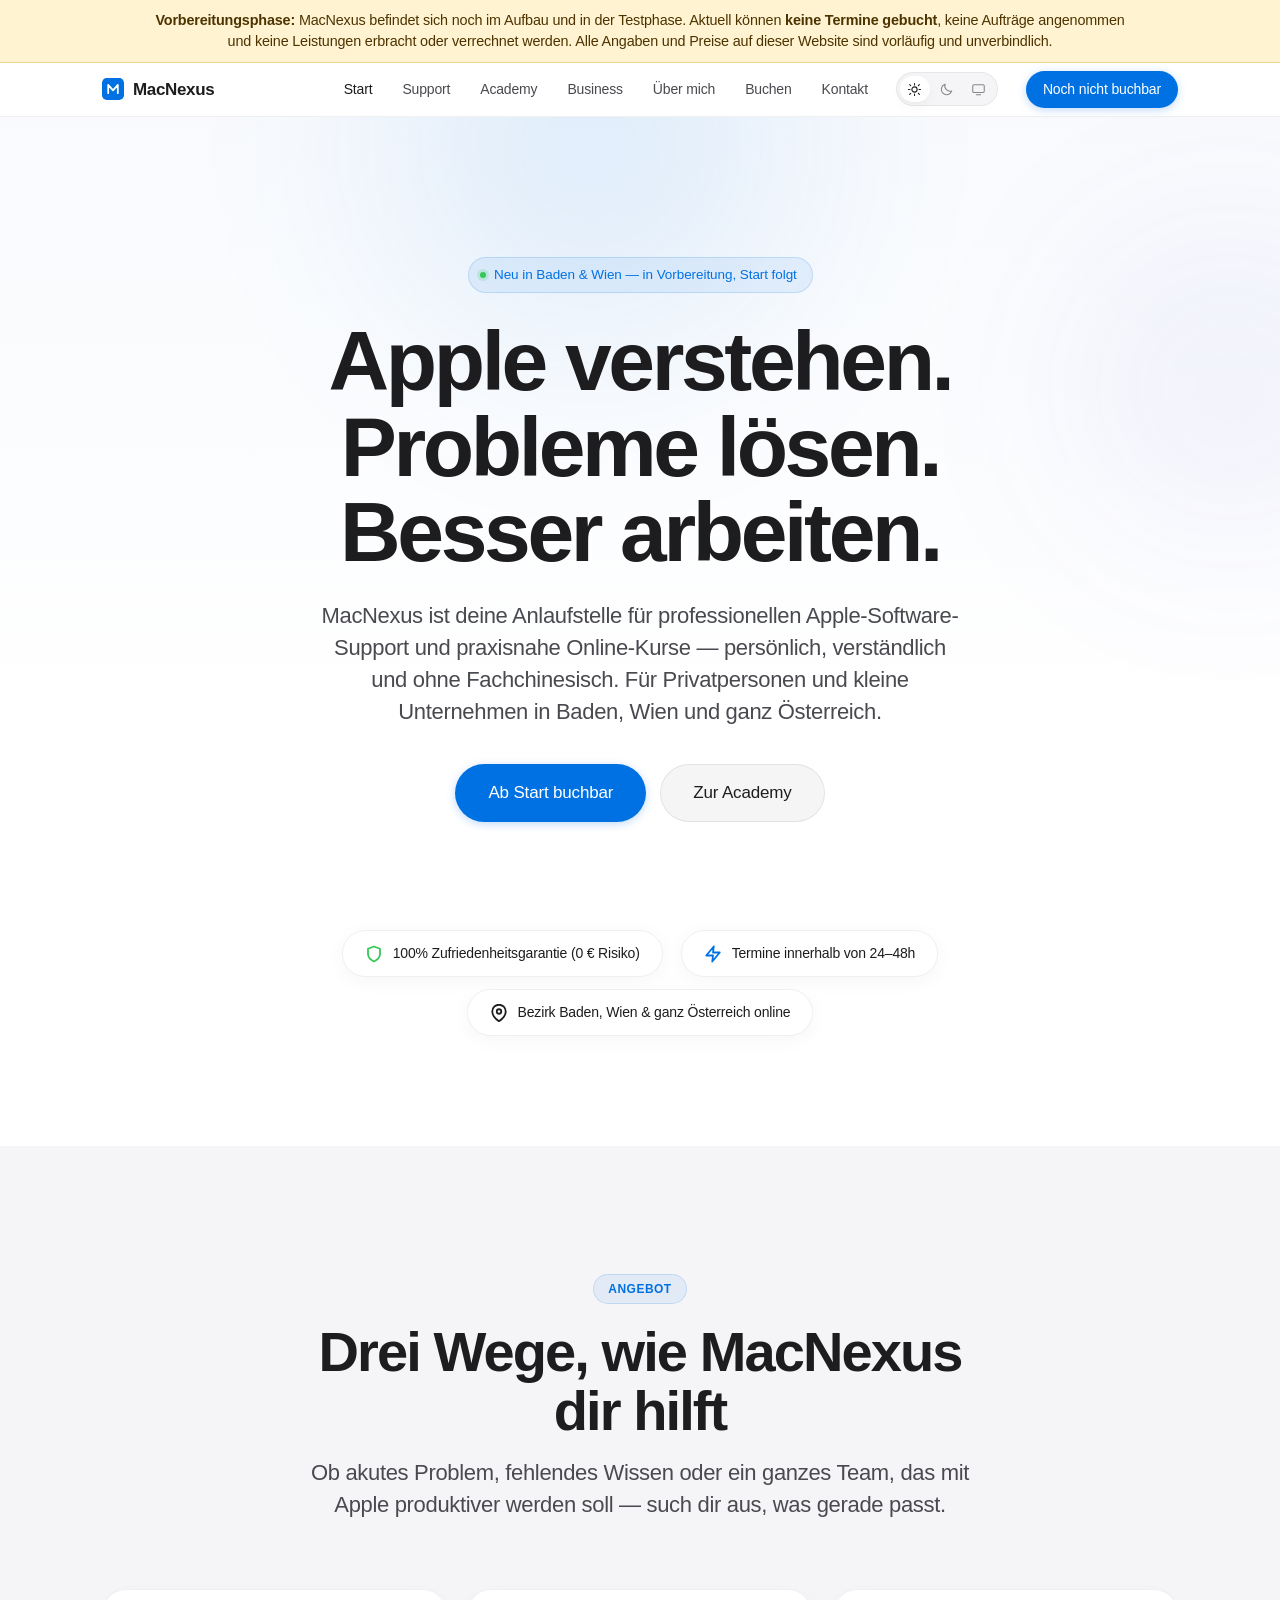
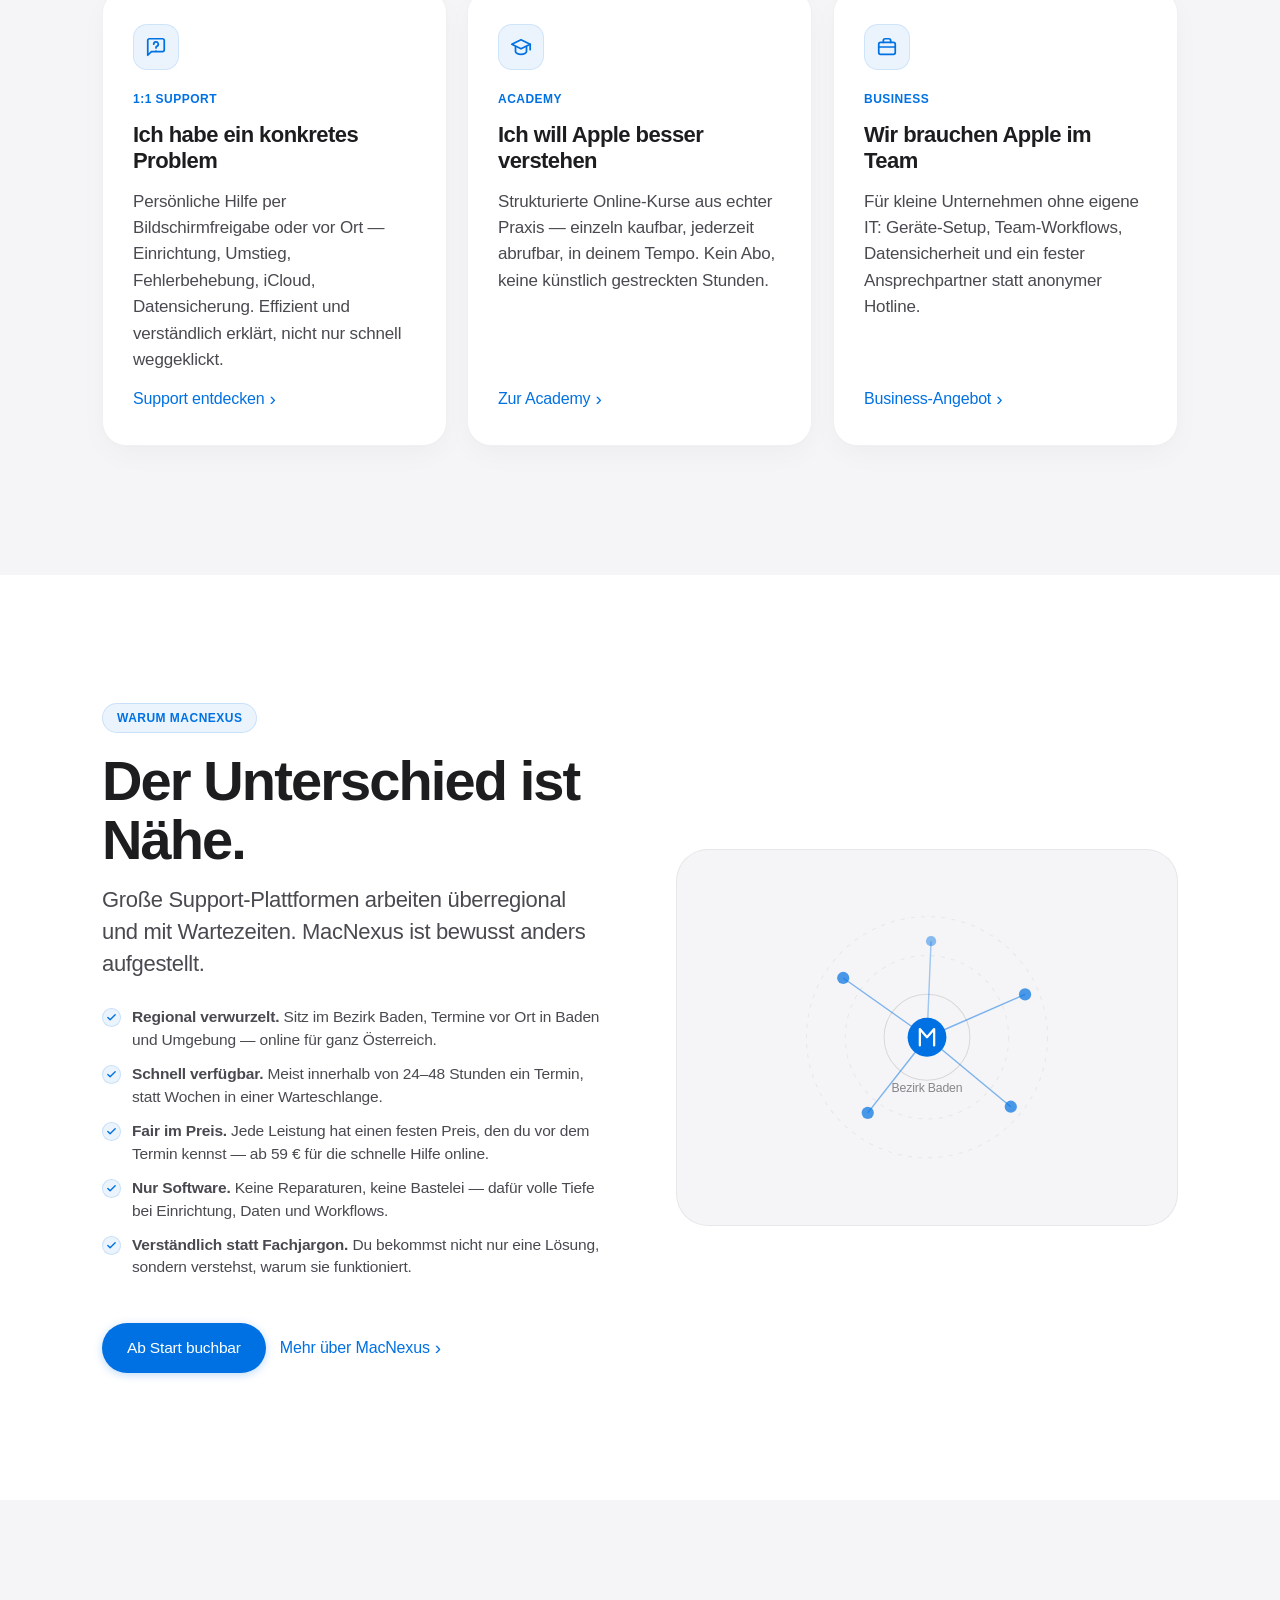
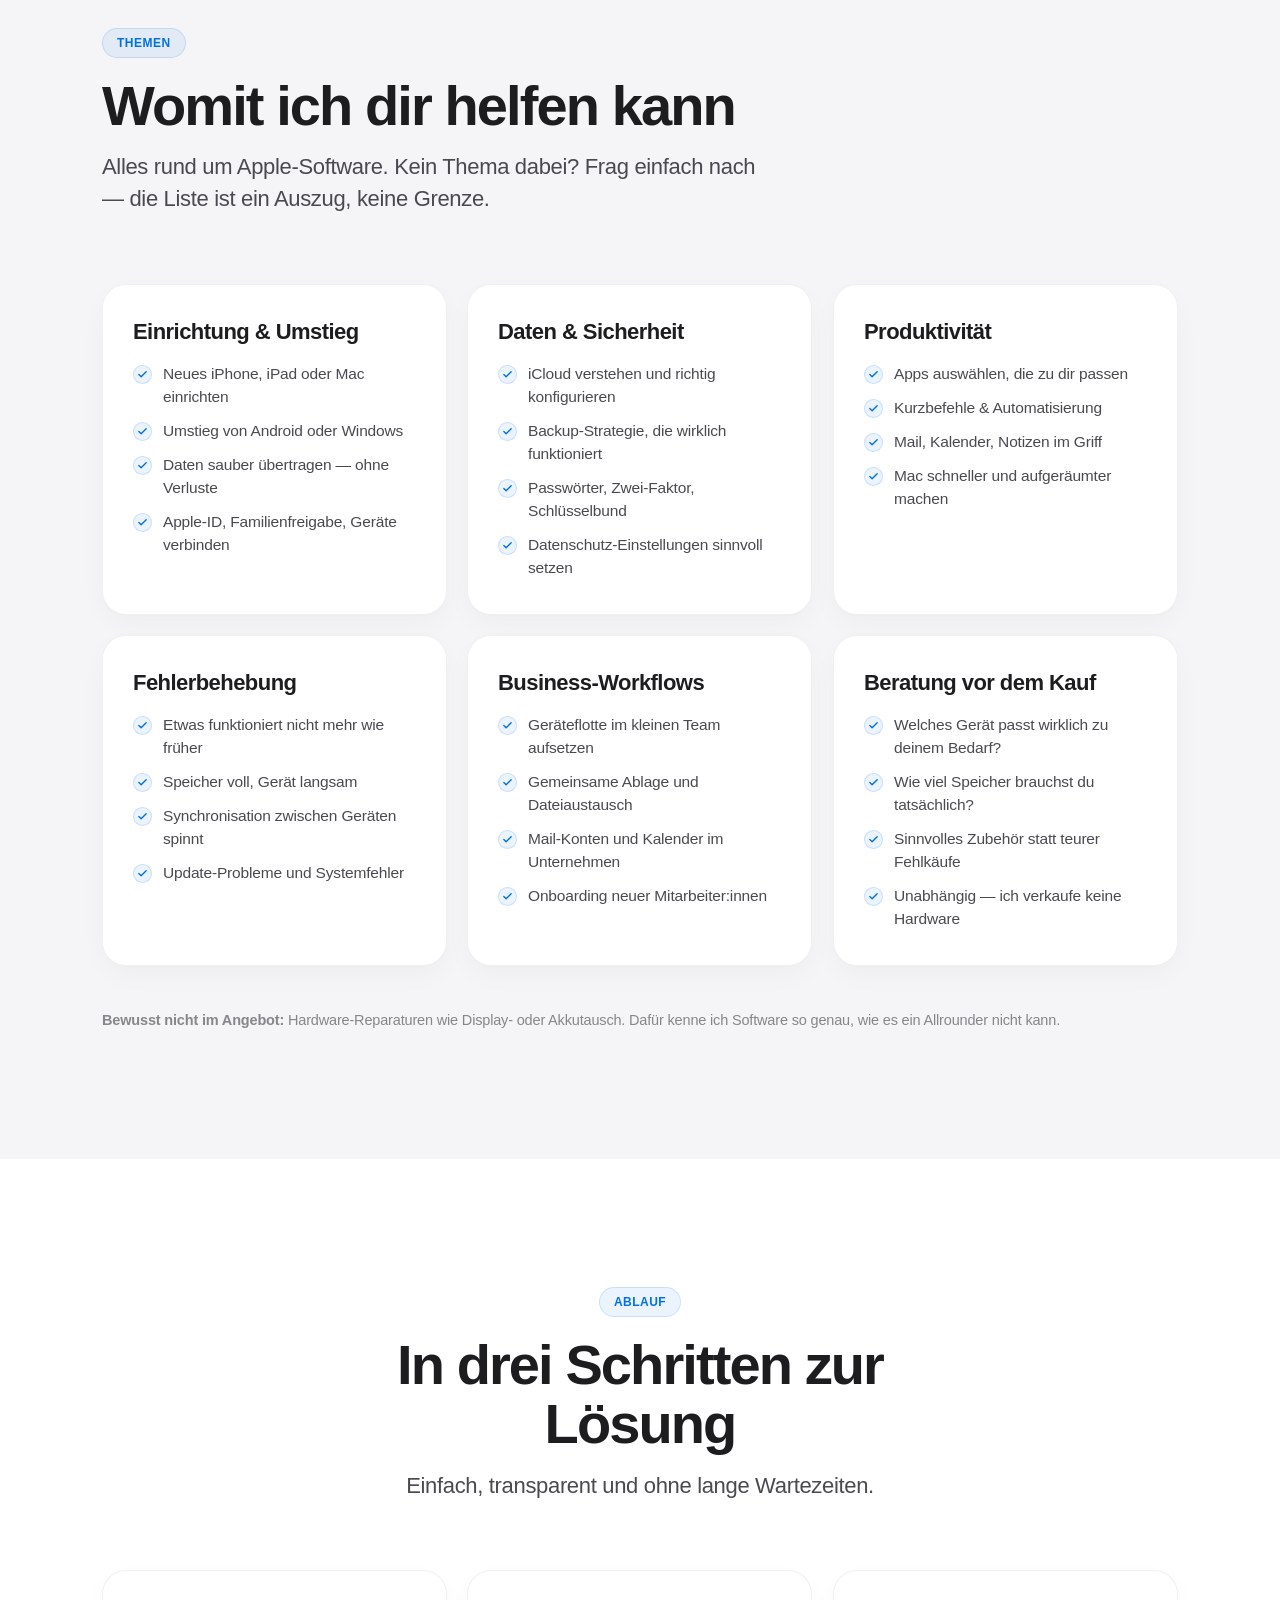
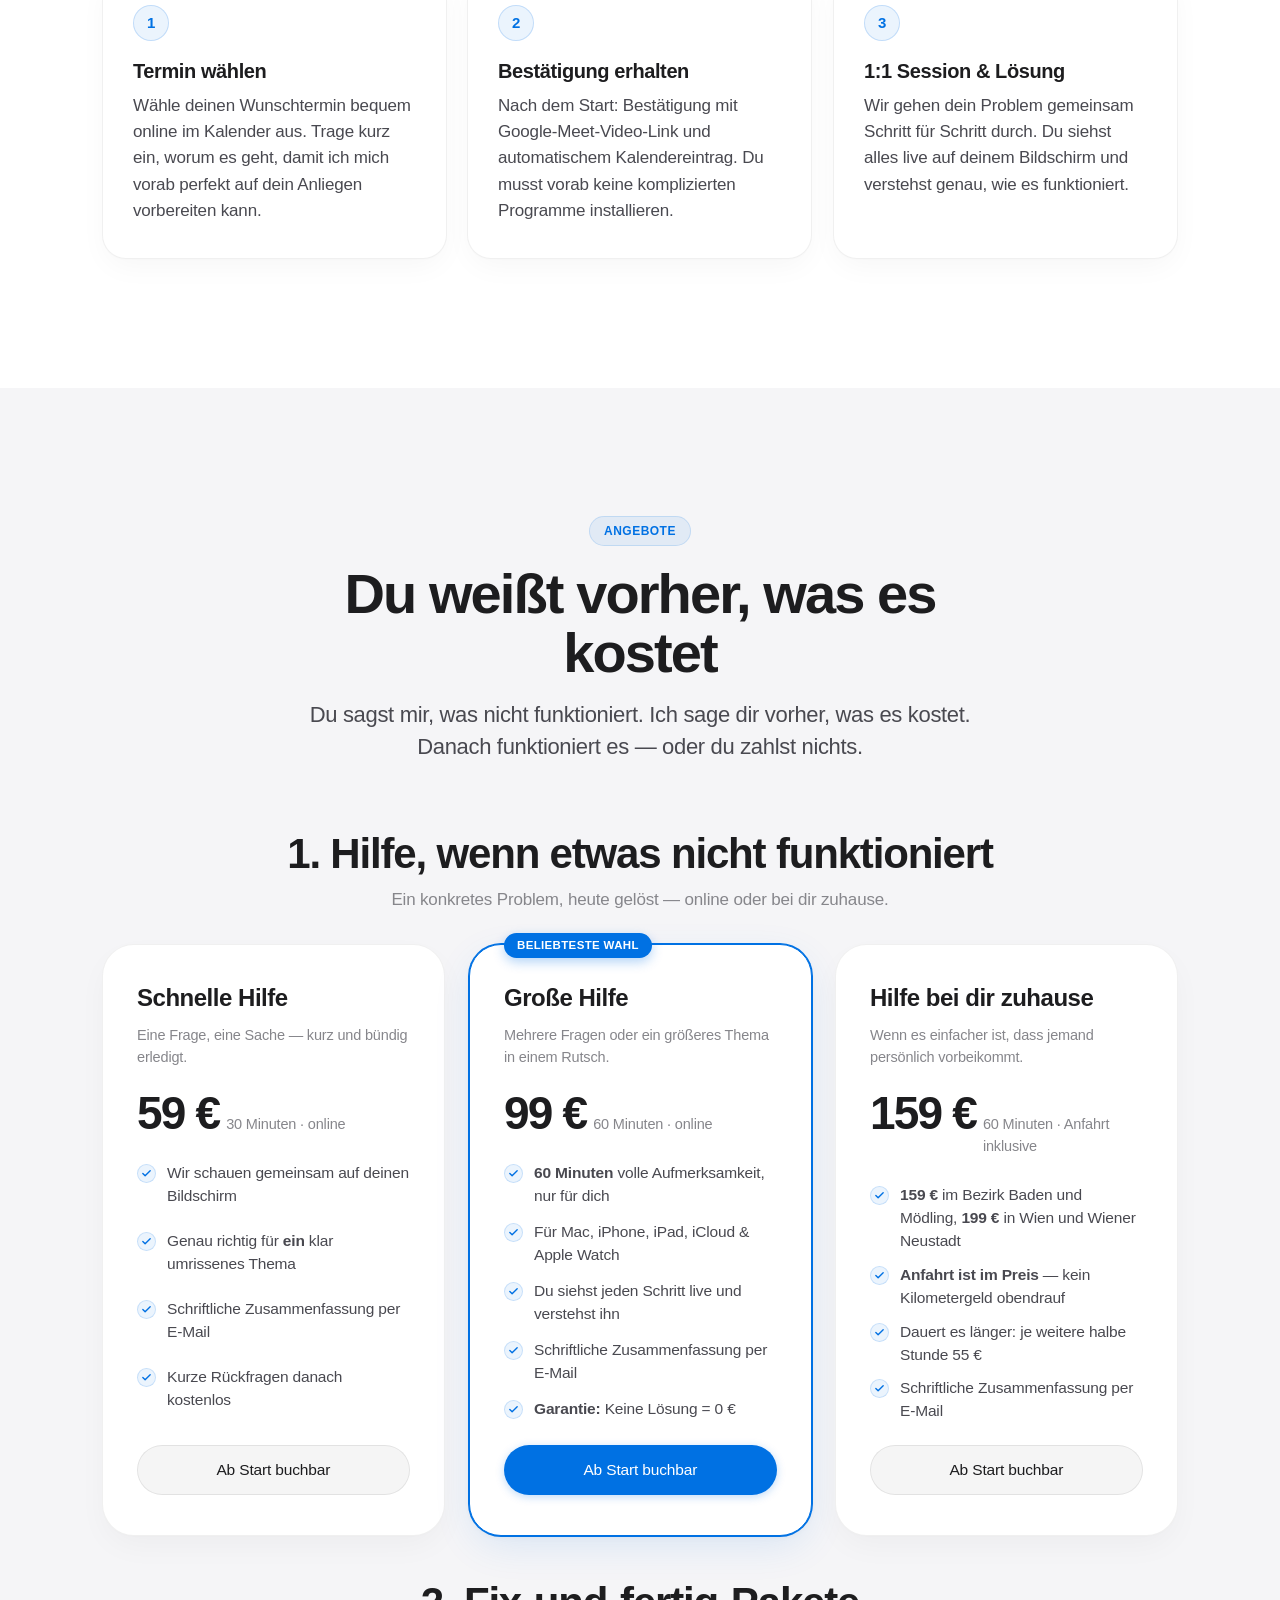
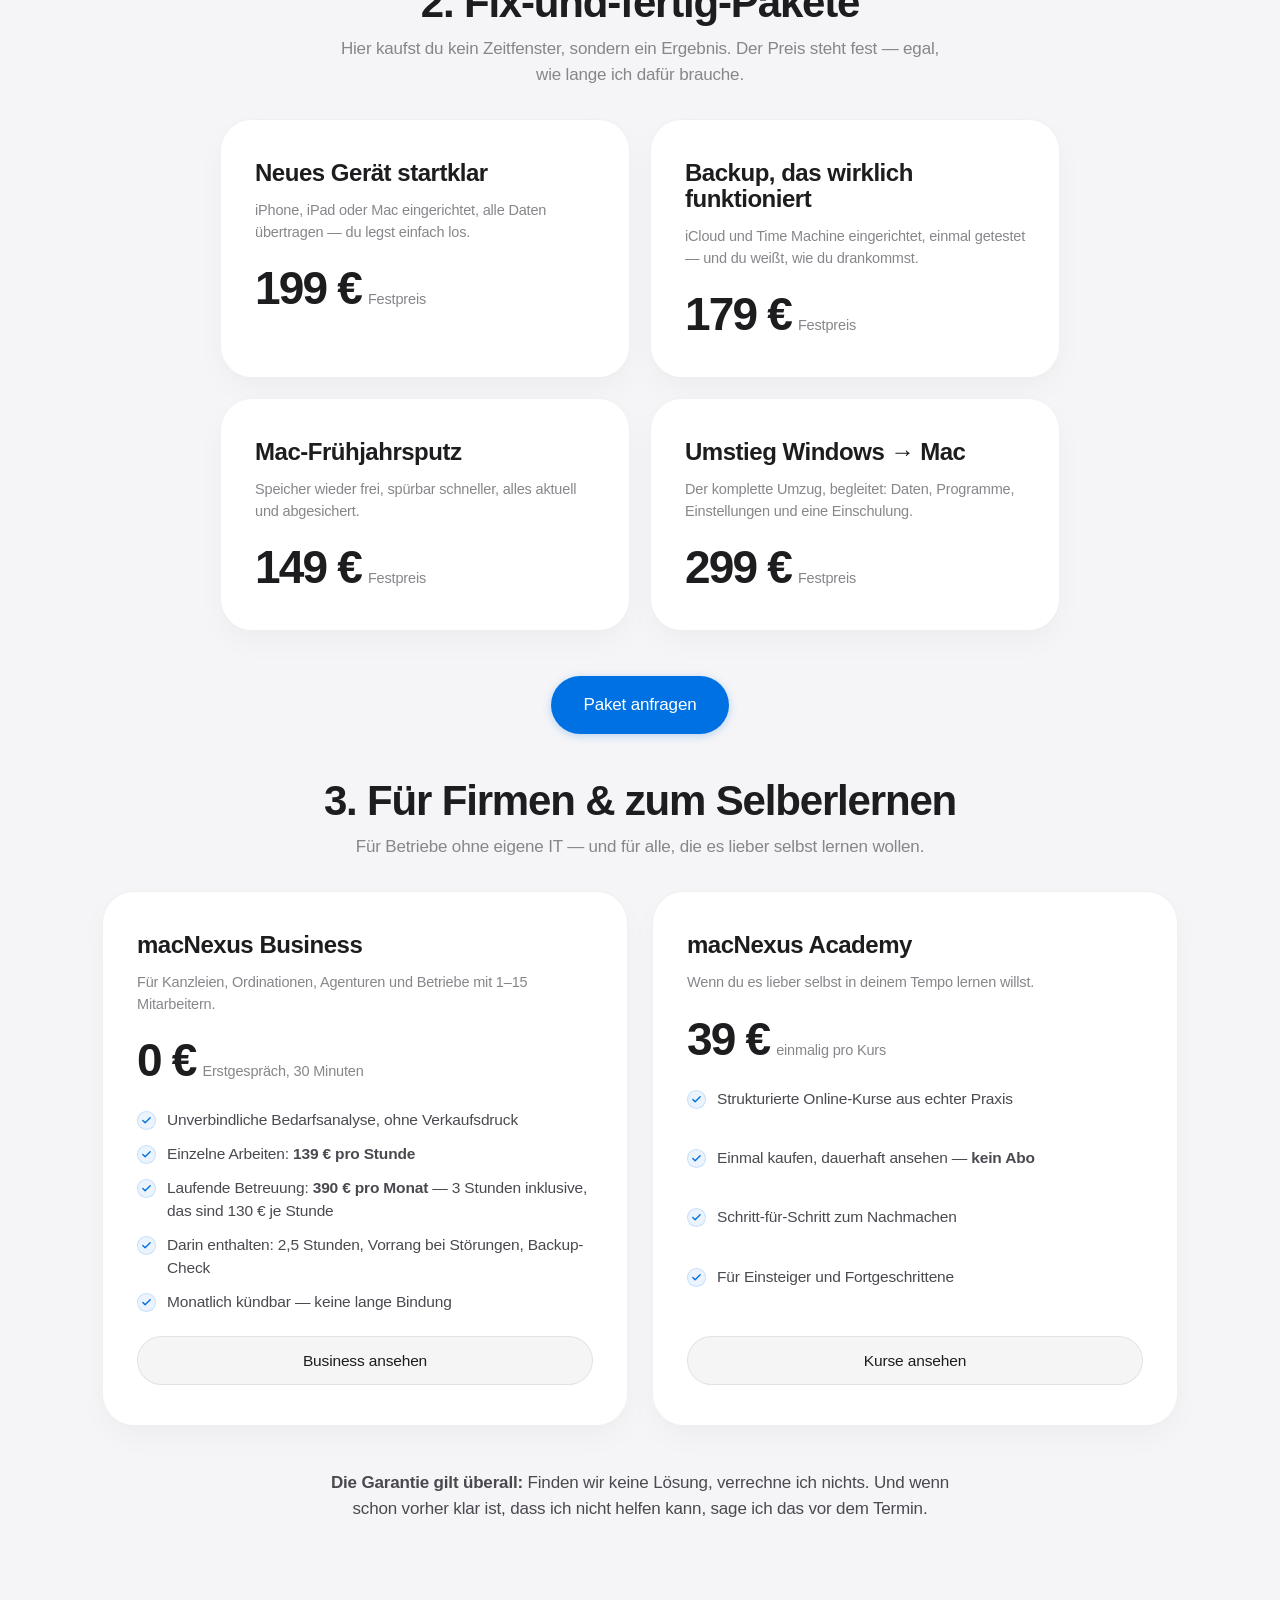
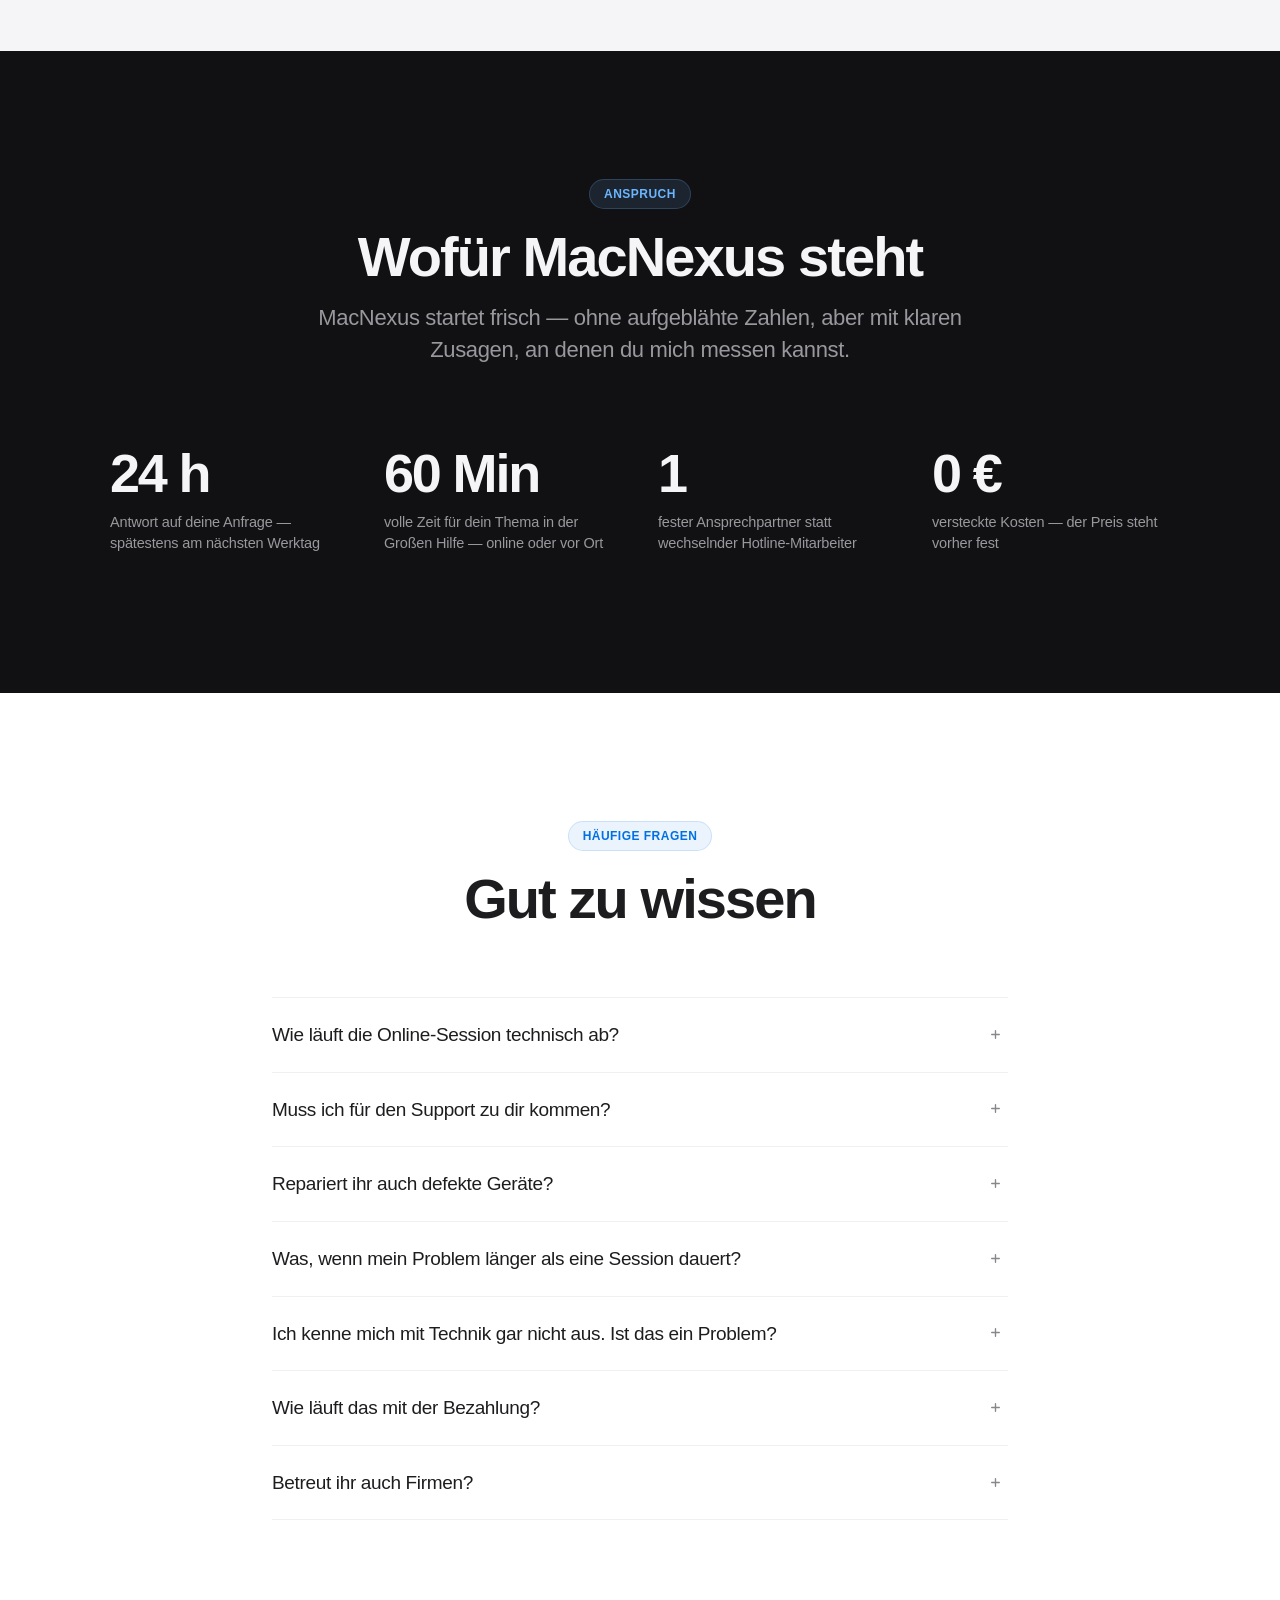
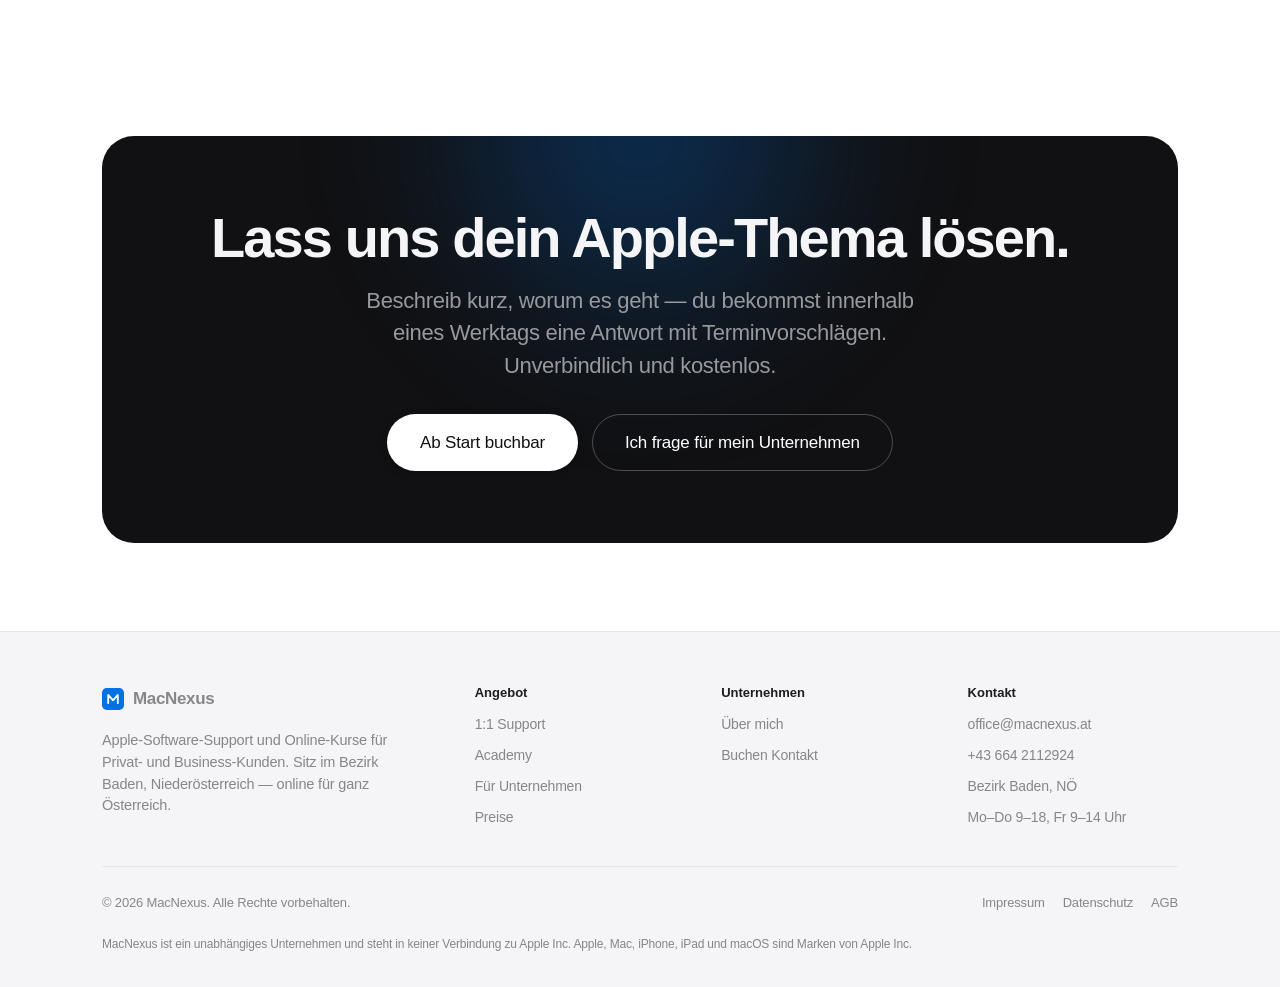
==== commit 7eeca563: "Preise 2026-10: neue Preisstruktur auf allen Seiten Online 59/99 €, vor Ort 159 € (Baden, Mödling) b" ====
--- a/index.html
+++ b/index.html
@@ -11,7 +11,7 @@
 catch(e){document.documentElement.setAttribute("data-theme","light");}})();
 </script>
 <title>MacNexus — Apple Support & Academy in Baden und Wien</title>
-<meta name="description" content="Persönlicher 1:1 Apple-Support und Online-Kurse für Privat- und Business-Kunden in Baden, Wien und ganz Österreich. Online-Hilfe ab 49 €, vor Ort ab 129 €, Festpreis-Pakete ab 119 € — Preis vorher bekannt.">
+<meta name="description" content="Persönlicher 1:1 Apple-Support und Online-Kurse für Privat- und Business-Kunden in Baden, Wien und ganz Österreich. Online-Hilfe ab 59 €, vor Ort ab 159 €, Festpreis-Pakete ab 149 € — Preis vorher bekannt.">
 <meta name="theme-color" content="#ffffff" media="(prefers-color-scheme: light)">
 <meta name="theme-color" content="#000000" media="(prefers-color-scheme: dark)">
 <link rel="icon" href="data:image/svg+xml,%3Csvg xmlns='http://www.w3.org/2000/svg' viewBox='0 0 32 32'%3E%3Crect width='32' height='32' rx='7' fill='%230071e3'/%3E%3Cpath d='M9 22V10l7 8 7-8v12' stroke='white' stroke-width='2.6' fill='none' stroke-linecap='round' stroke-linejoin='round'/%3E%3C/svg%3E">
@@ -103,9 +103,9 @@
     </div>
 
     <p class="hero__note reveal" data-reveal-delay="260">
-      <span>Online-Hilfe ab 49 €</span>
+      <span>Online-Hilfe ab 59 €</span>
       <span aria-hidden="true">·</span>
-      <span>Vor Ort ab 129 €</span>
+      <span>Vor Ort ab 159 €</span>
       <span aria-hidden="true">·</span>
       <span>Preis steht vorher fest</span>
     </p>
@@ -211,7 +211,7 @@
         <ul class="ticks mt-m">
           <li><strong>Regional verwurzelt.</strong> Sitz im Bezirk Baden, Termine vor Ort in Baden und Umgebung — online für ganz Österreich.</li>
           <li><strong>Schnell verfügbar.</strong> Meist innerhalb von 24–48 Stunden ein Termin, statt Wochen in einer Warteschlange.</li>
-          <li><strong>Fair im Preis.</strong> Jede Leistung hat einen festen Preis, den du vor dem Termin kennst — ab 49 € für die schnelle Hilfe online.</li>
+          <li><strong>Fair im Preis.</strong> Jede Leistung hat einen festen Preis, den du vor dem Termin kennst — ab 59 € für die schnelle Hilfe online.</li>
           <li><strong>Nur Software.</strong> Keine Reparaturen, keine Bastelei — dafür volle Tiefe bei Einrichtung, Daten und Workflows.</li>
           <li><strong>Verständlich statt Fachjargon.</strong> Du bekommst nicht nur eine Lösung, sondern verstehst, warum sie funktioniert.</li>
         </ul>
@@ -397,7 +397,7 @@
           <p class="body-sm mt-s">Eine Frage, eine Sache — kurz und bündig erledigt.</p>
         </div>
         <div class="price-card__amount">
-          <b>49&nbsp;€</b>
+          <b>59&nbsp;€</b>
           <span>30 Minuten · online</span>
         </div>
         <ul class="ticks">
@@ -416,7 +416,7 @@
           <p class="body-sm mt-s">Mehrere Fragen oder ein größeres Thema in einem Rutsch.</p>
         </div>
         <div class="price-card__amount">
-          <b>89&nbsp;€</b>
+          <b>99&nbsp;€</b>
           <span>60 Minuten · online</span>
         </div>
         <ul class="ticks">
@@ -435,13 +435,13 @@
           <p class="body-sm mt-s">Wenn es einfacher ist, dass jemand persönlich vorbeikommt.</p>
         </div>
         <div class="price-card__amount">
-          <b>129&nbsp;€</b>
+          <b>159&nbsp;€</b>
           <span>60 Minuten · Anfahrt inklusive</span>
         </div>
         <ul class="ticks">
-          <li>Bezirk Baden, Mödling, Wiener Neustadt &amp; Wien</li>
+          <li><strong>159 €</strong> im Bezirk Baden und Mödling, <strong>199 €</strong> in Wien und Wiener Neustadt</li>
           <li><strong>Anfahrt ist im Preis</strong> — kein Kilometergeld obendrauf</li>
-          <li>Dauert es länger: je weitere halbe Stunde 45 €</li>
+          <li>Dauert es länger: je weitere halbe Stunde 55 €</li>
           <li>Schriftliche Zusammenfassung per E-Mail</li>
         </ul>
         <a class="btn btn--ghost btn--block" href="buchen.html">Ab Start buchbar</a>
@@ -461,40 +461,40 @@
           <p class="body-sm mt-s">iPhone, iPad oder Mac eingerichtet, alle Daten übertragen — du legst einfach los.</p>
         </div>
         <div class="price-card__amount">
+          <b>199&nbsp;€</b>
+          <span>Festpreis</span>
+        </div>
+      </div>
+
+      <div class="price-card reveal" data-reveal-delay="80">
+        <div>
+          <h3 class="h-3">Backup, das wirklich funktioniert</h3>
+          <p class="body-sm mt-s">iCloud und Time Machine eingerichtet, einmal getestet — und du weißt, wie du drankommst.</p>
+        </div>
+        <div class="price-card__amount">
+          <b>179&nbsp;€</b>
+          <span>Festpreis</span>
+        </div>
+      </div>
+
+      <div class="price-card reveal" data-reveal-delay="160">
+        <div>
+          <h3 class="h-3">Mac-Frühjahrsputz</h3>
+          <p class="body-sm mt-s">Speicher wieder frei, spürbar schneller, alles aktuell und abgesichert.</p>
+        </div>
+        <div class="price-card__amount">
           <b>149&nbsp;€</b>
           <span>Festpreis</span>
         </div>
       </div>
 
-      <div class="price-card reveal" data-reveal-delay="80">
-        <div>
-          <h3 class="h-3">Backup, das wirklich funktioniert</h3>
-          <p class="body-sm mt-s">iCloud und Time Machine eingerichtet, einmal getestet — und du weißt, wie du drankommst.</p>
-        </div>
-        <div class="price-card__amount">
-          <b>149&nbsp;€</b>
-          <span>Festpreis</span>
-        </div>
-      </div>
-
-      <div class="price-card reveal" data-reveal-delay="160">
-        <div>
-          <h3 class="h-3">Mac-Frühjahrsputz</h3>
-          <p class="body-sm mt-s">Speicher wieder frei, spürbar schneller, alles aktuell und abgesichert.</p>
-        </div>
-        <div class="price-card__amount">
-          <b>119&nbsp;€</b>
-          <span>Festpreis</span>
-        </div>
-      </div>
-
       <div class="price-card reveal" data-reveal-delay="240">
         <div>
           <h3 class="h-3">Umstieg Windows → Mac</h3>
           <p class="body-sm mt-s">Der komplette Umzug, begleitet: Daten, Programme, Einstellungen und eine Einschulung.</p>
         </div>
         <div class="price-card__amount">
-          <b>249&nbsp;€</b>
+          <b>299&nbsp;€</b>
           <span>Festpreis</span>
         </div>
       </div>
@@ -521,8 +521,8 @@
         </div>
         <ul class="ticks">
           <li>Unverbindliche Bedarfsanalyse, ohne Verkaufsdruck</li>
-          <li>Einzelne Arbeiten: <strong>120 € pro Stunde</strong></li>
-          <li>Laufende Betreuung: <strong>ab 290 € pro Monat</strong></li>
+          <li>Einzelne Arbeiten: <strong>139 € pro Stunde</strong></li>
+          <li>Laufende Betreuung: <strong>390 € pro Monat</strong> — 3 Stunden inklusive, das sind 130 € je Stunde</li>
           <li>Darin enthalten: 2,5 Stunden, Vorrang bei Störungen, Backup-Check</li>
           <li>Monatlich kündbar — keine lange Bindung</li>
         </ul>
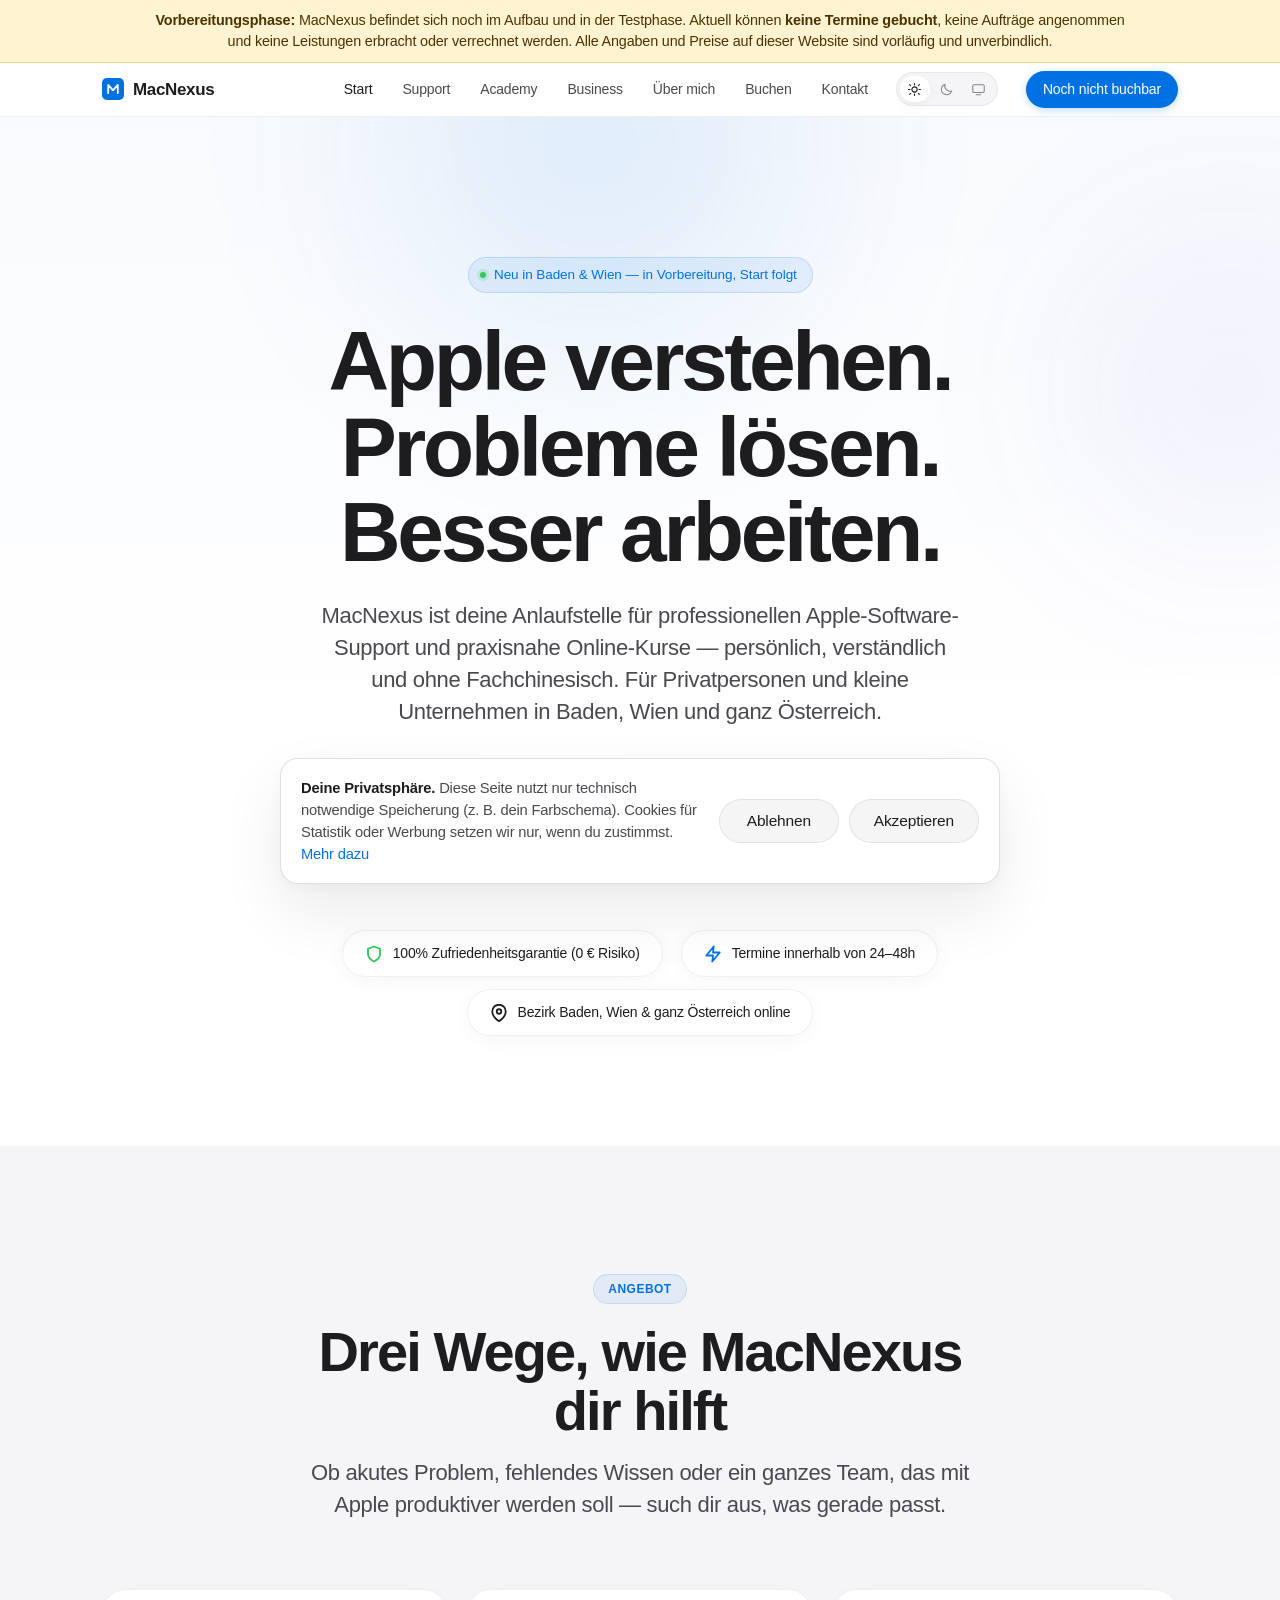
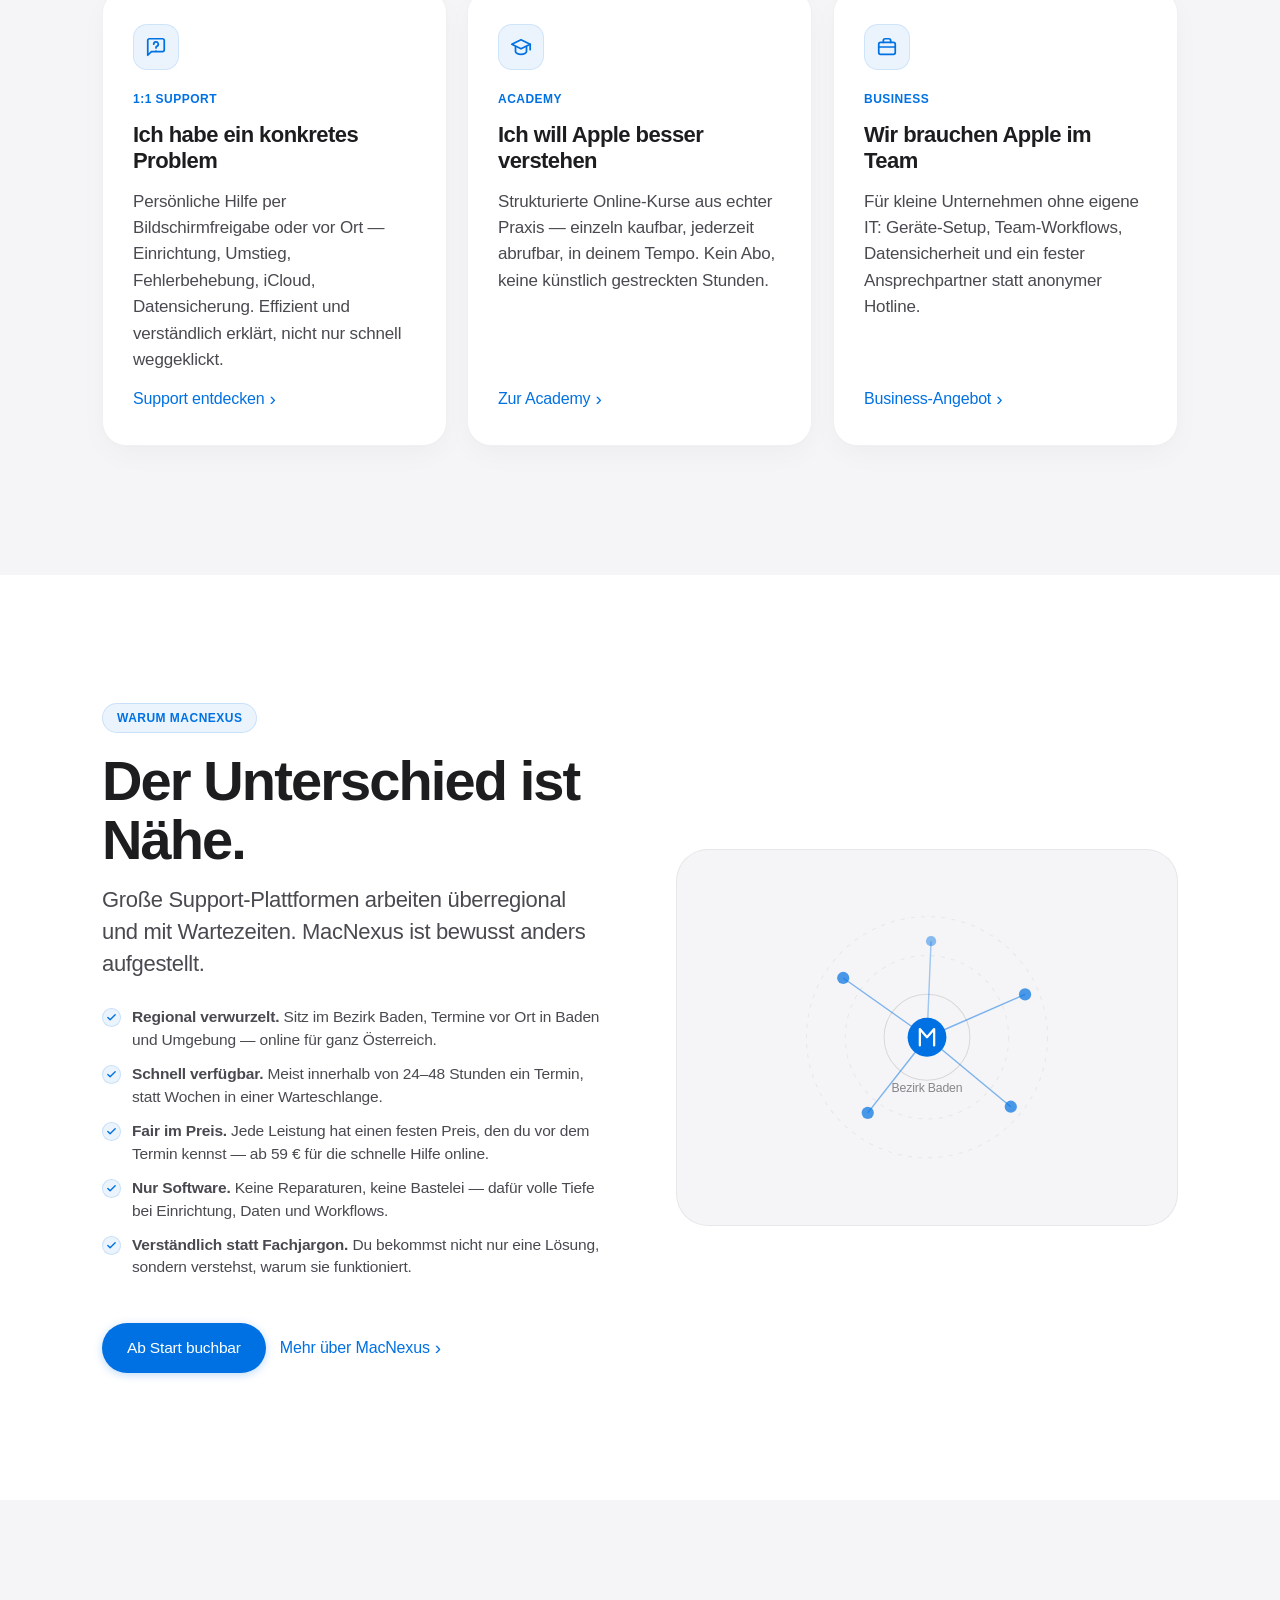
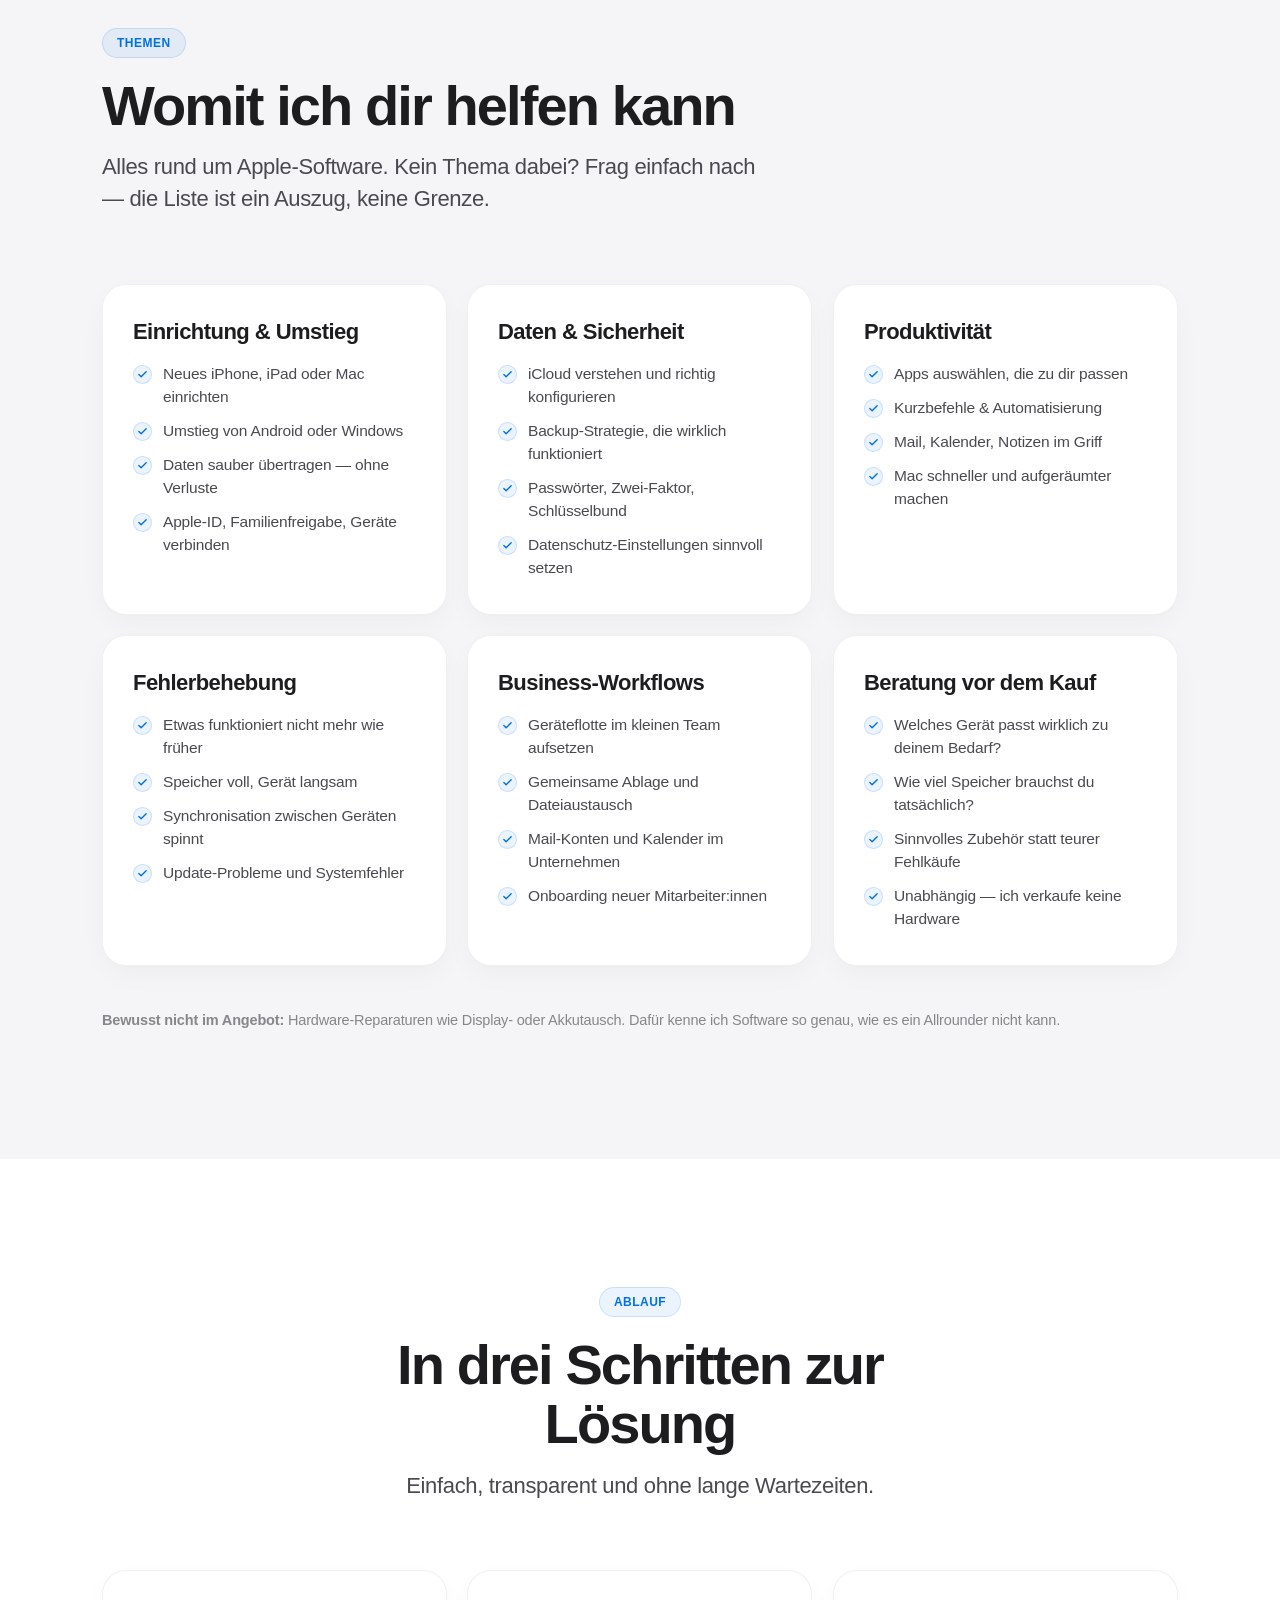
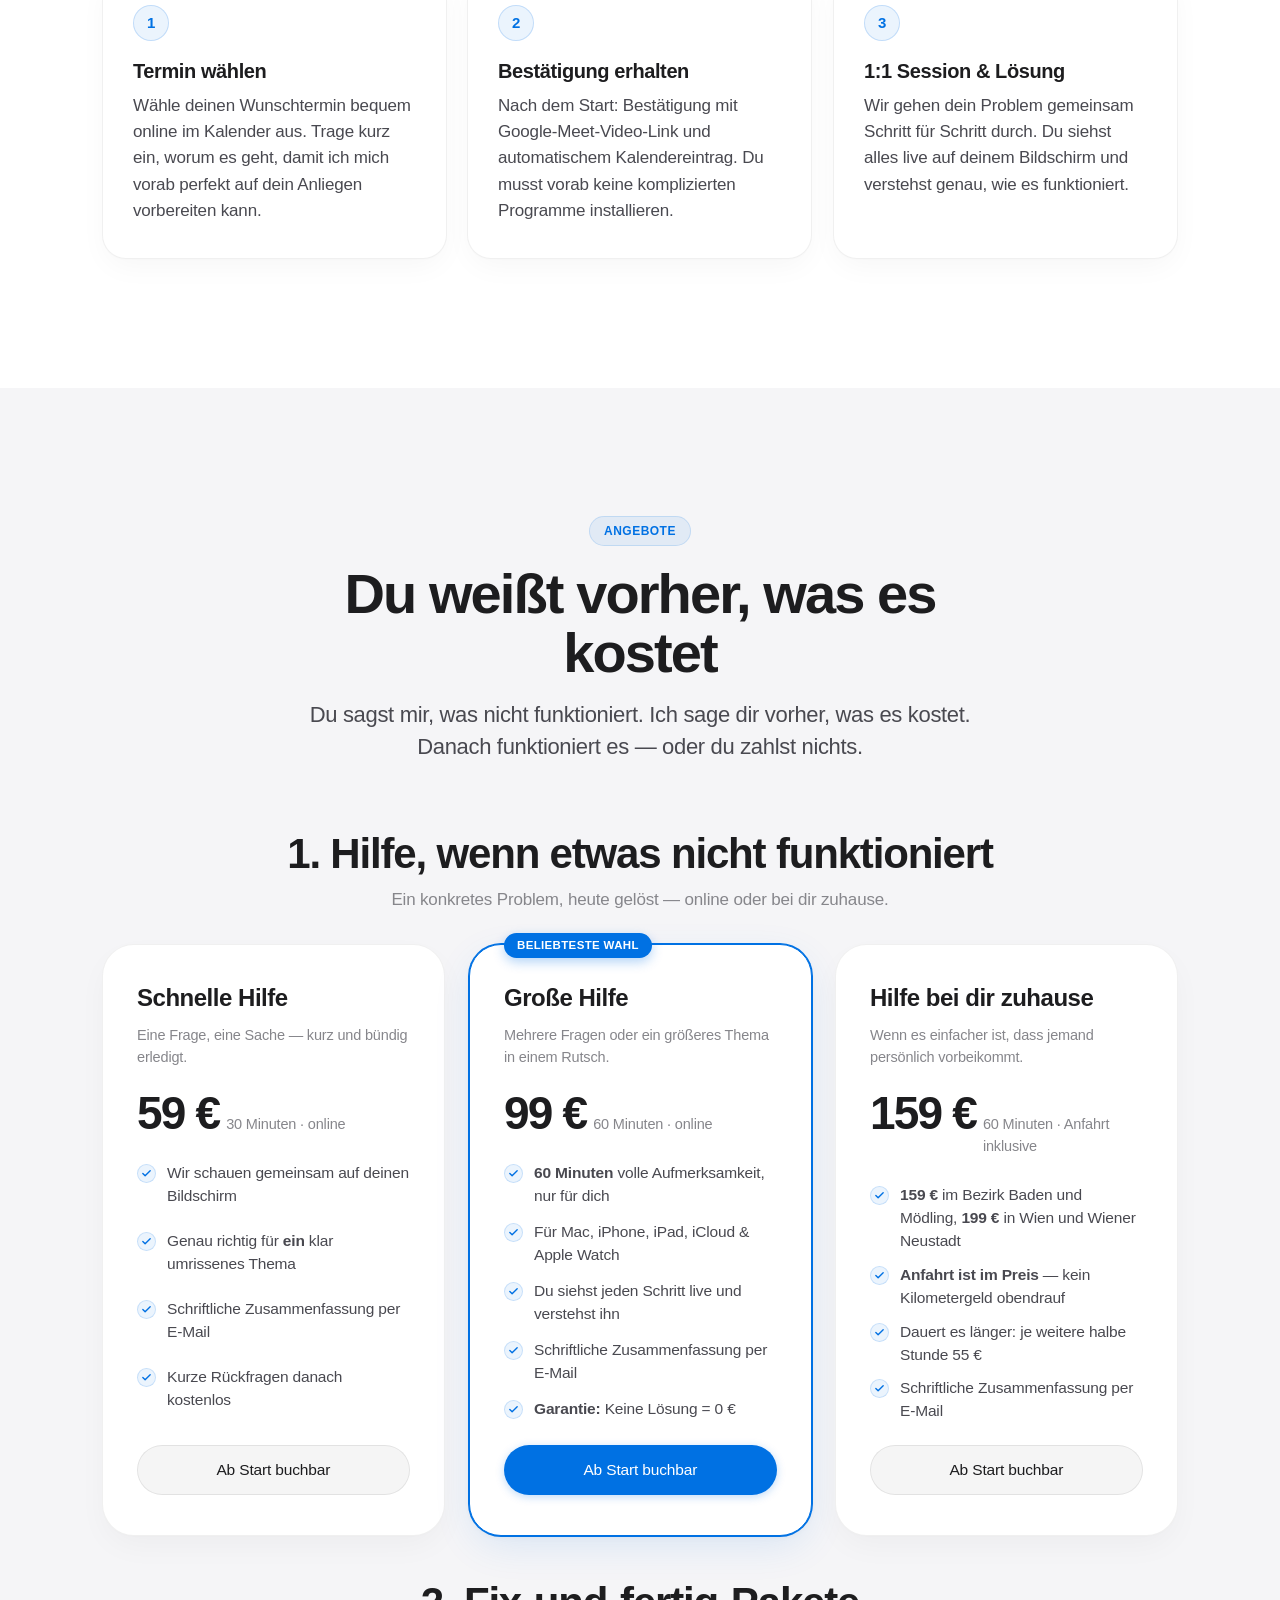
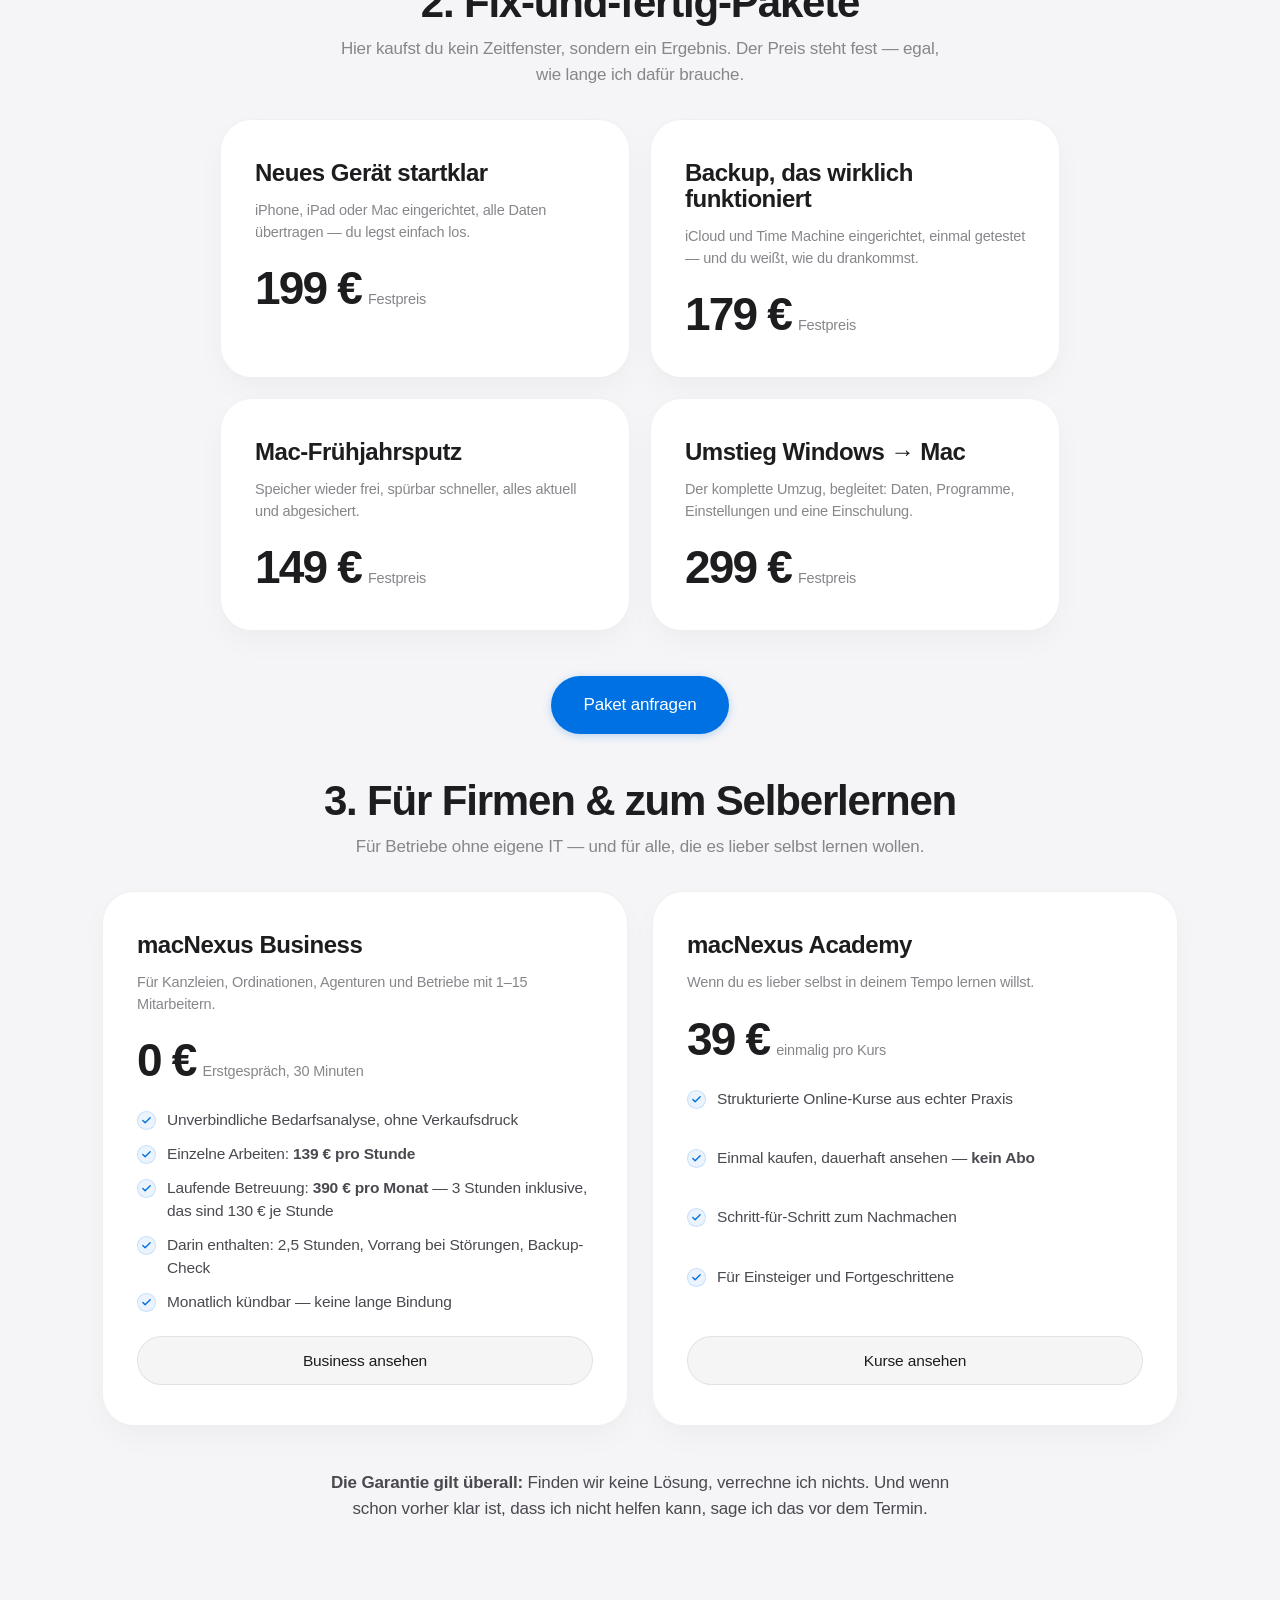
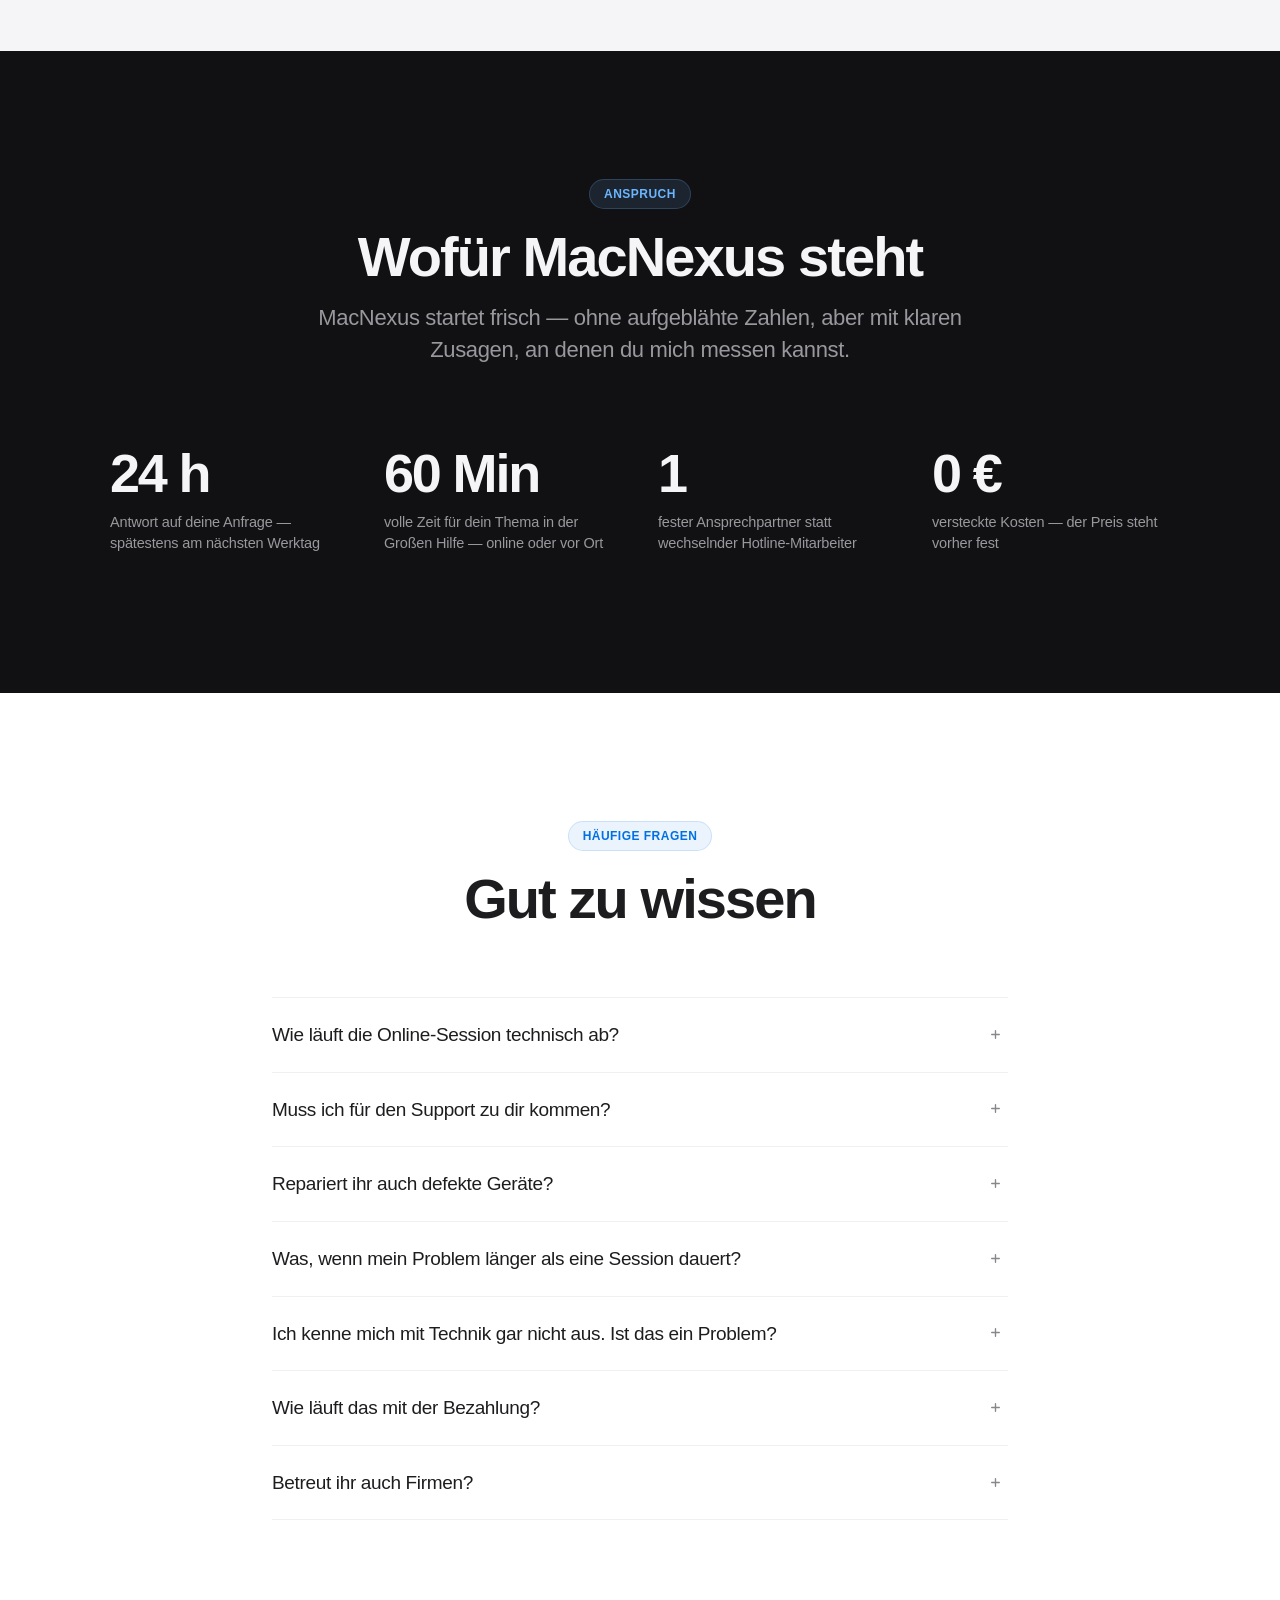
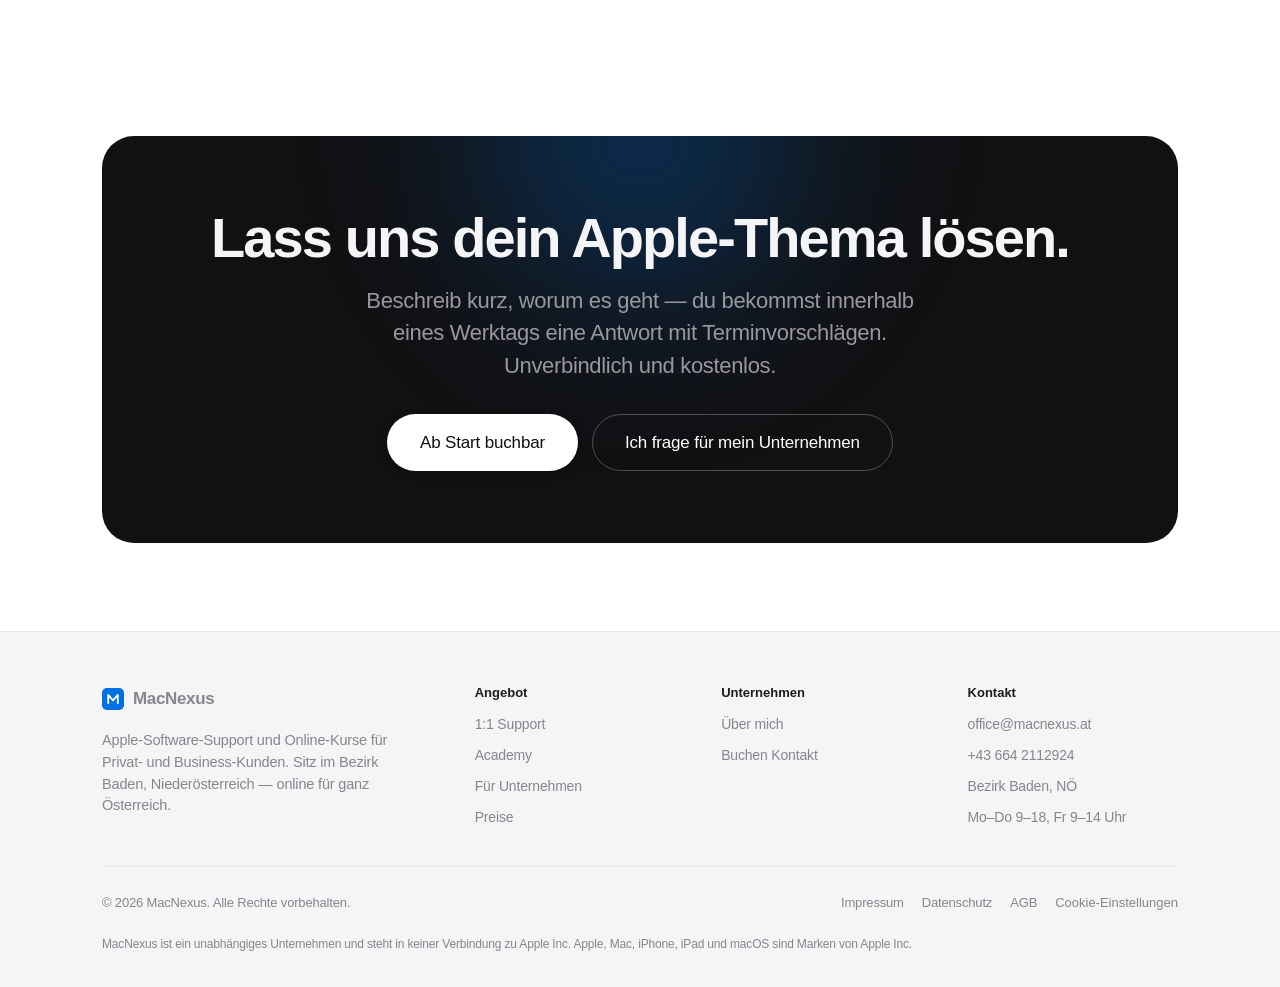
==== commit 82d6b714: "Cookie-Banner (DSGVO/TKG): Ablehnen gleichwertig, Cookie-Einstellungen im Footer - consent.js: Einwi" ====
--- a/index.html
+++ b/index.html
@@ -15,7 +15,7 @@
 <meta name="theme-color" content="#ffffff" media="(prefers-color-scheme: light)">
 <meta name="theme-color" content="#000000" media="(prefers-color-scheme: dark)">
 <link rel="icon" href="data:image/svg+xml,%3Csvg xmlns='http://www.w3.org/2000/svg' viewBox='0 0 32 32'%3E%3Crect width='32' height='32' rx='7' fill='%230071e3'/%3E%3Cpath d='M9 22V10l7 8 7-8v12' stroke='white' stroke-width='2.6' fill='none' stroke-linecap='round' stroke-linejoin='round'/%3E%3C/svg%3E">
-<link rel="stylesheet" href="assets/css/style.css?v=8">
+<link rel="stylesheet" href="assets/css/style.css?v=9">
 </head>
 <body>
 
@@ -754,6 +754,7 @@
         <a href="impressum.html">Impressum</a>
         <a href="datenschutz.html">Datenschutz</a>
         <a href="agb.html">AGB</a>
+        <button type="button" class="link-btn" data-cookie-settings>Cookie-Einstellungen</button>
       </div>
     </div>
 
@@ -767,5 +768,6 @@
 <script src="assets/js/theme.js"></script>
 <script src="assets/js/config.js"></script>
 <script src="assets/js/main.js"></script>
+<script src="assets/js/consent.js"></script>
 </body>
 </html>
--- a/assets/css/style.css
+++ b/assets/css/style.css
@@ -1920,3 +1920,37 @@
 }
 .artcard--aus { cursor: default; opacity: .65; pointer-events: none; }
 .artcard--aus .artcard__cta { color: var(--c-text-muted); }
+
+
+/* ---------- Cookie-Banner ---------- */
+.cookie-banner {
+  position: fixed;
+  left: 16px;
+  right: 16px;
+  bottom: 16px;
+  z-index: 1000;
+  max-width: 720px;
+  margin: 0 auto;
+  display: flex;
+  flex-wrap: wrap;
+  align-items: center;
+  gap: 14px 20px;
+  padding: 18px 20px;
+  background: var(--c-surface);
+  color: var(--c-text);
+  border: 1px solid var(--c-border-strong);
+  border-radius: var(--r-md);
+  box-shadow: var(--shadow-lg);
+}
+.cookie-banner__text { flex: 1 1 320px; margin: 0; font-size: .92rem; line-height: 1.5; color: var(--c-text-soft); }
+.cookie-banner__text strong { color: var(--c-text); }
+.cookie-banner__actions { display: flex; gap: 10px; flex: 0 0 auto; }
+.cookie-banner__actions .btn { min-width: 120px; justify-content: center; }
+@media (max-width: 520px) {
+  .cookie-banner__actions { width: 100%; }
+  .cookie-banner__actions .btn { flex: 1 1 0; min-width: 0; }
+}
+.footer__legal button.link-btn {
+  background: none; border: 0; padding: 0; font: inherit; color: inherit; cursor: pointer;
+}
+.footer__legal button.link-btn:hover { text-decoration: underline; }
